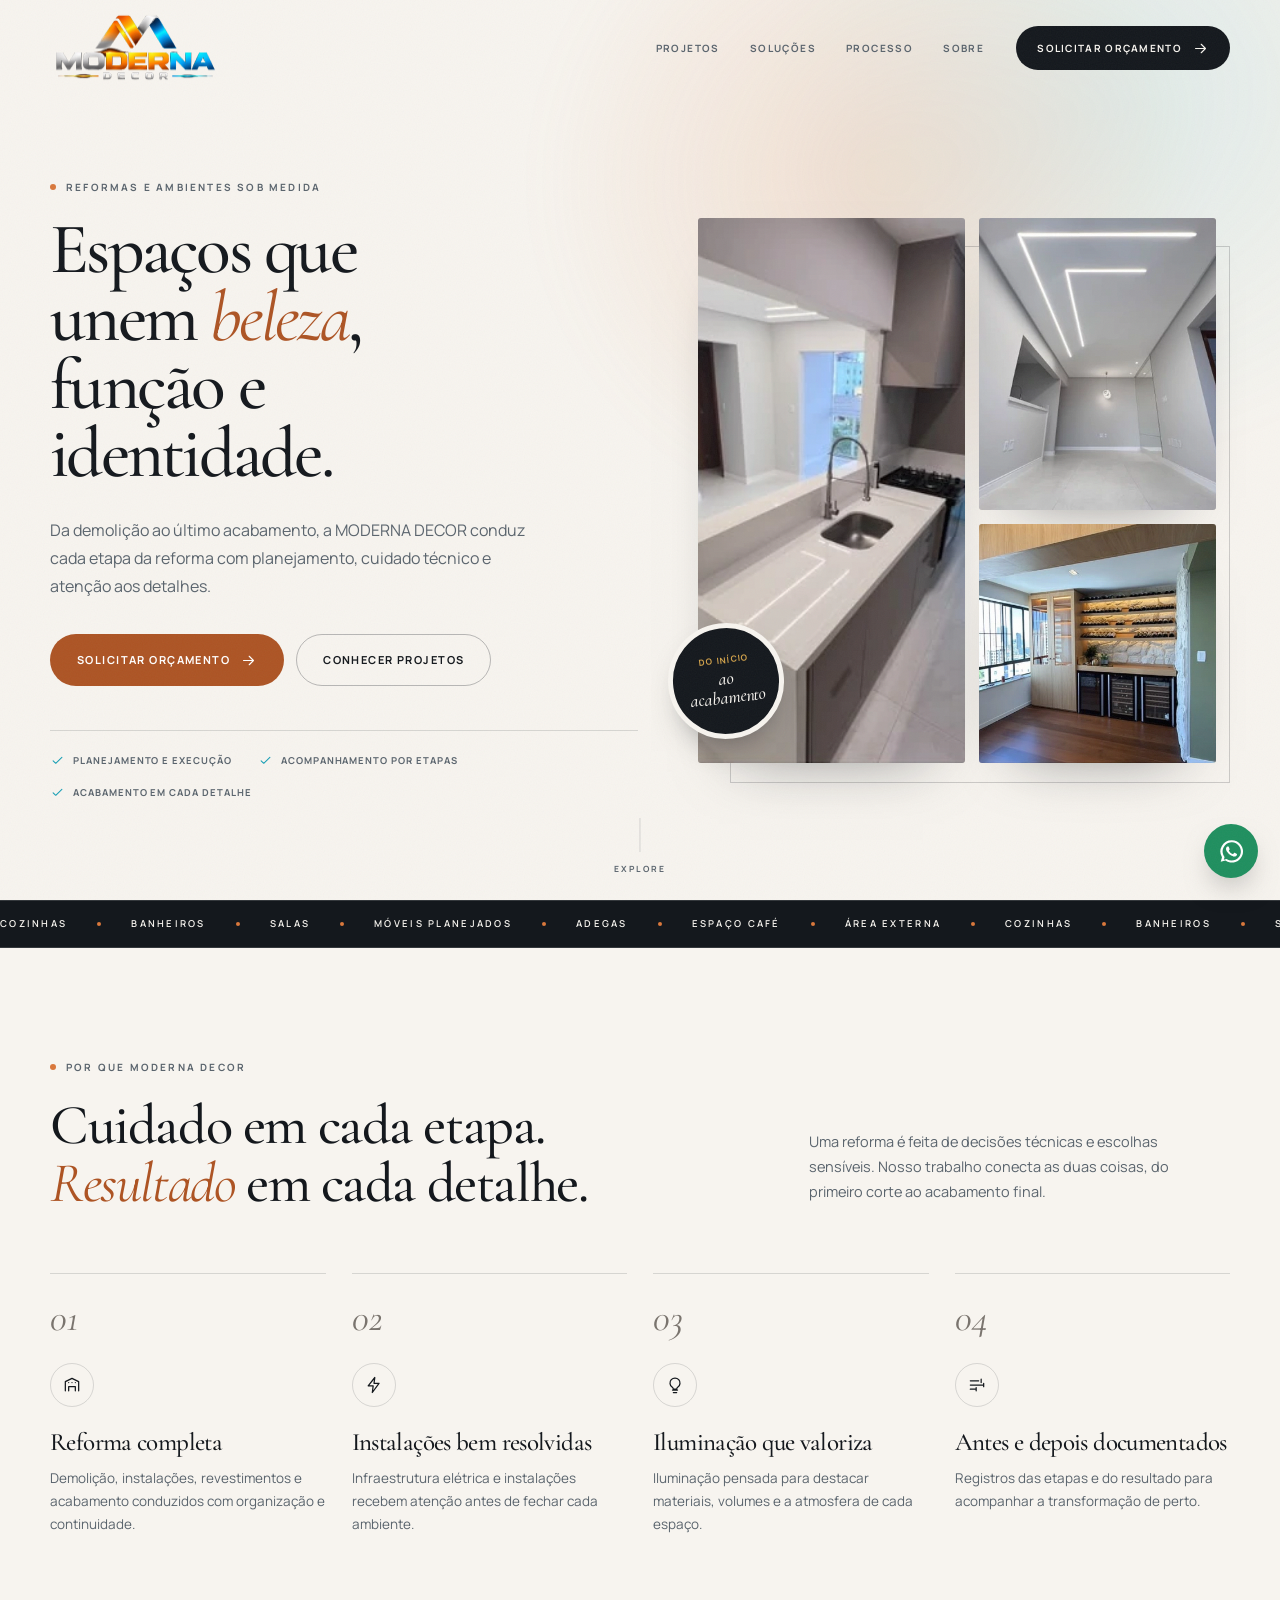
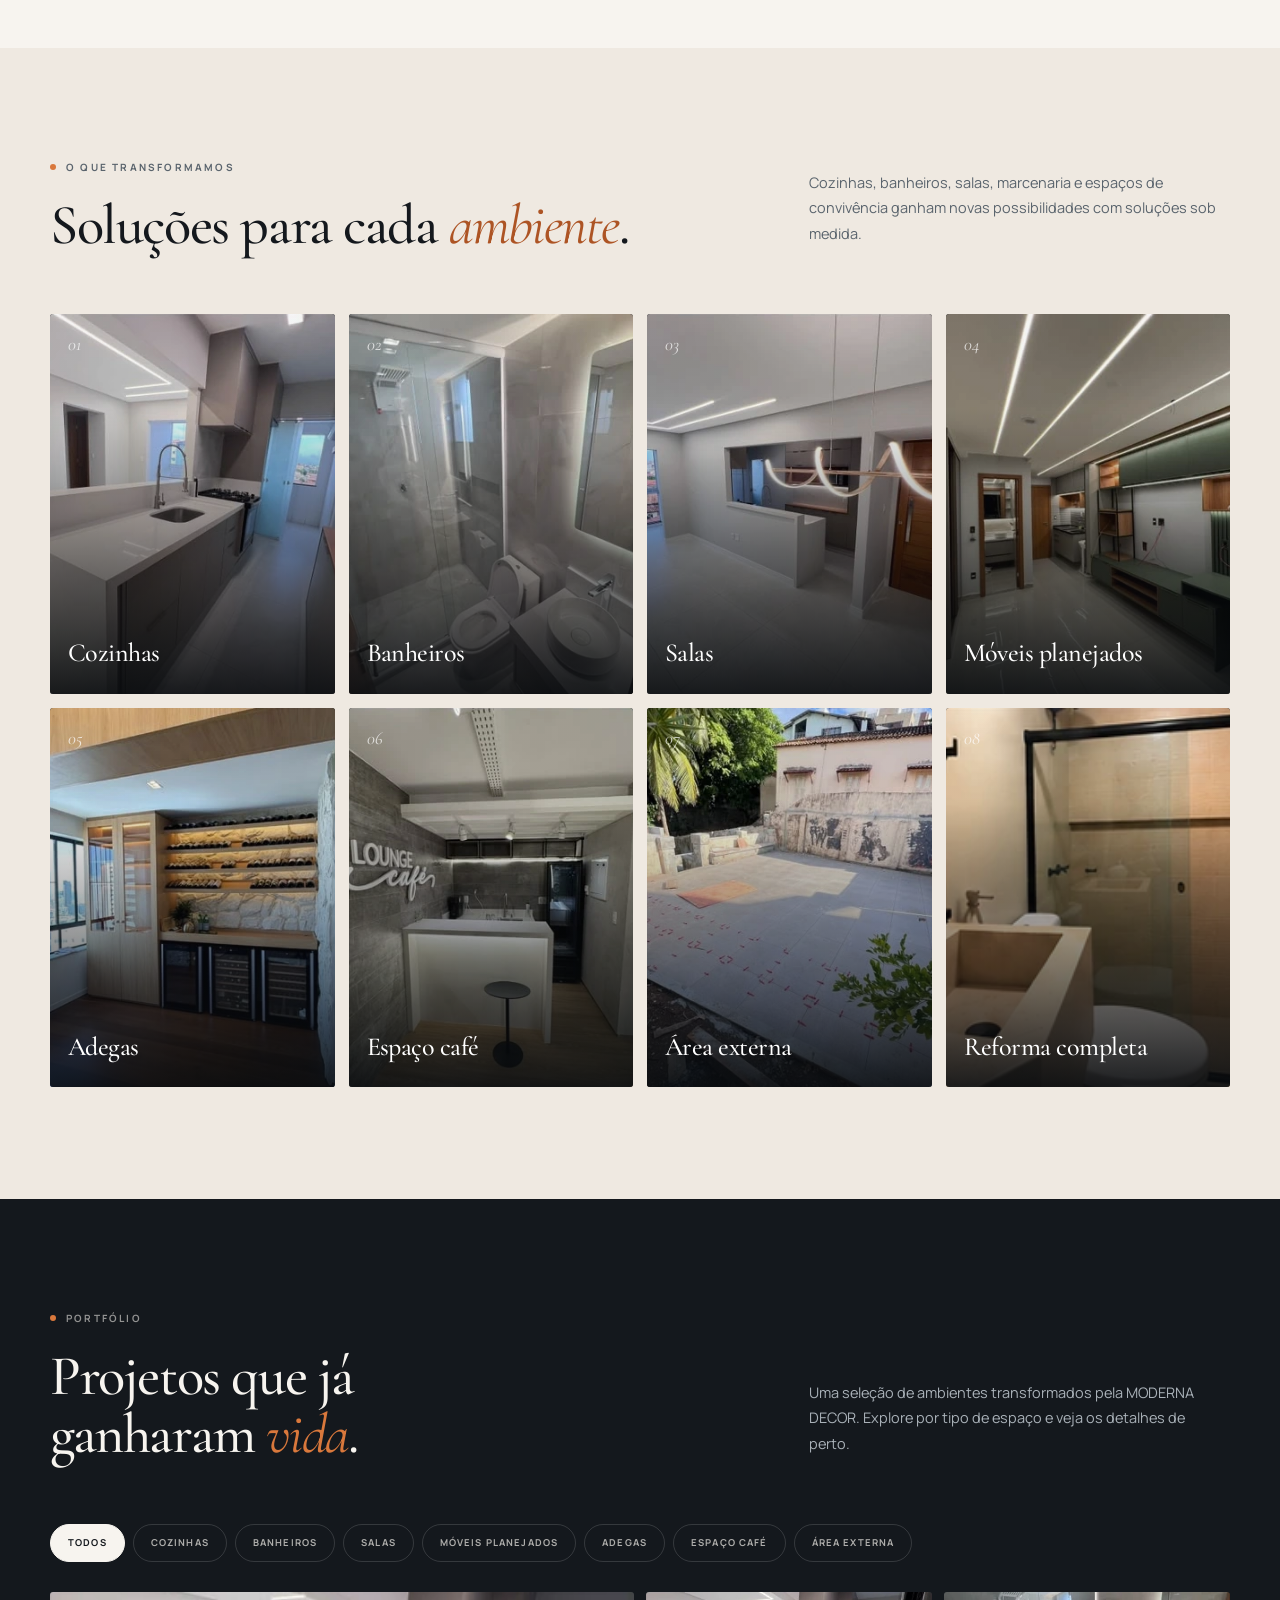
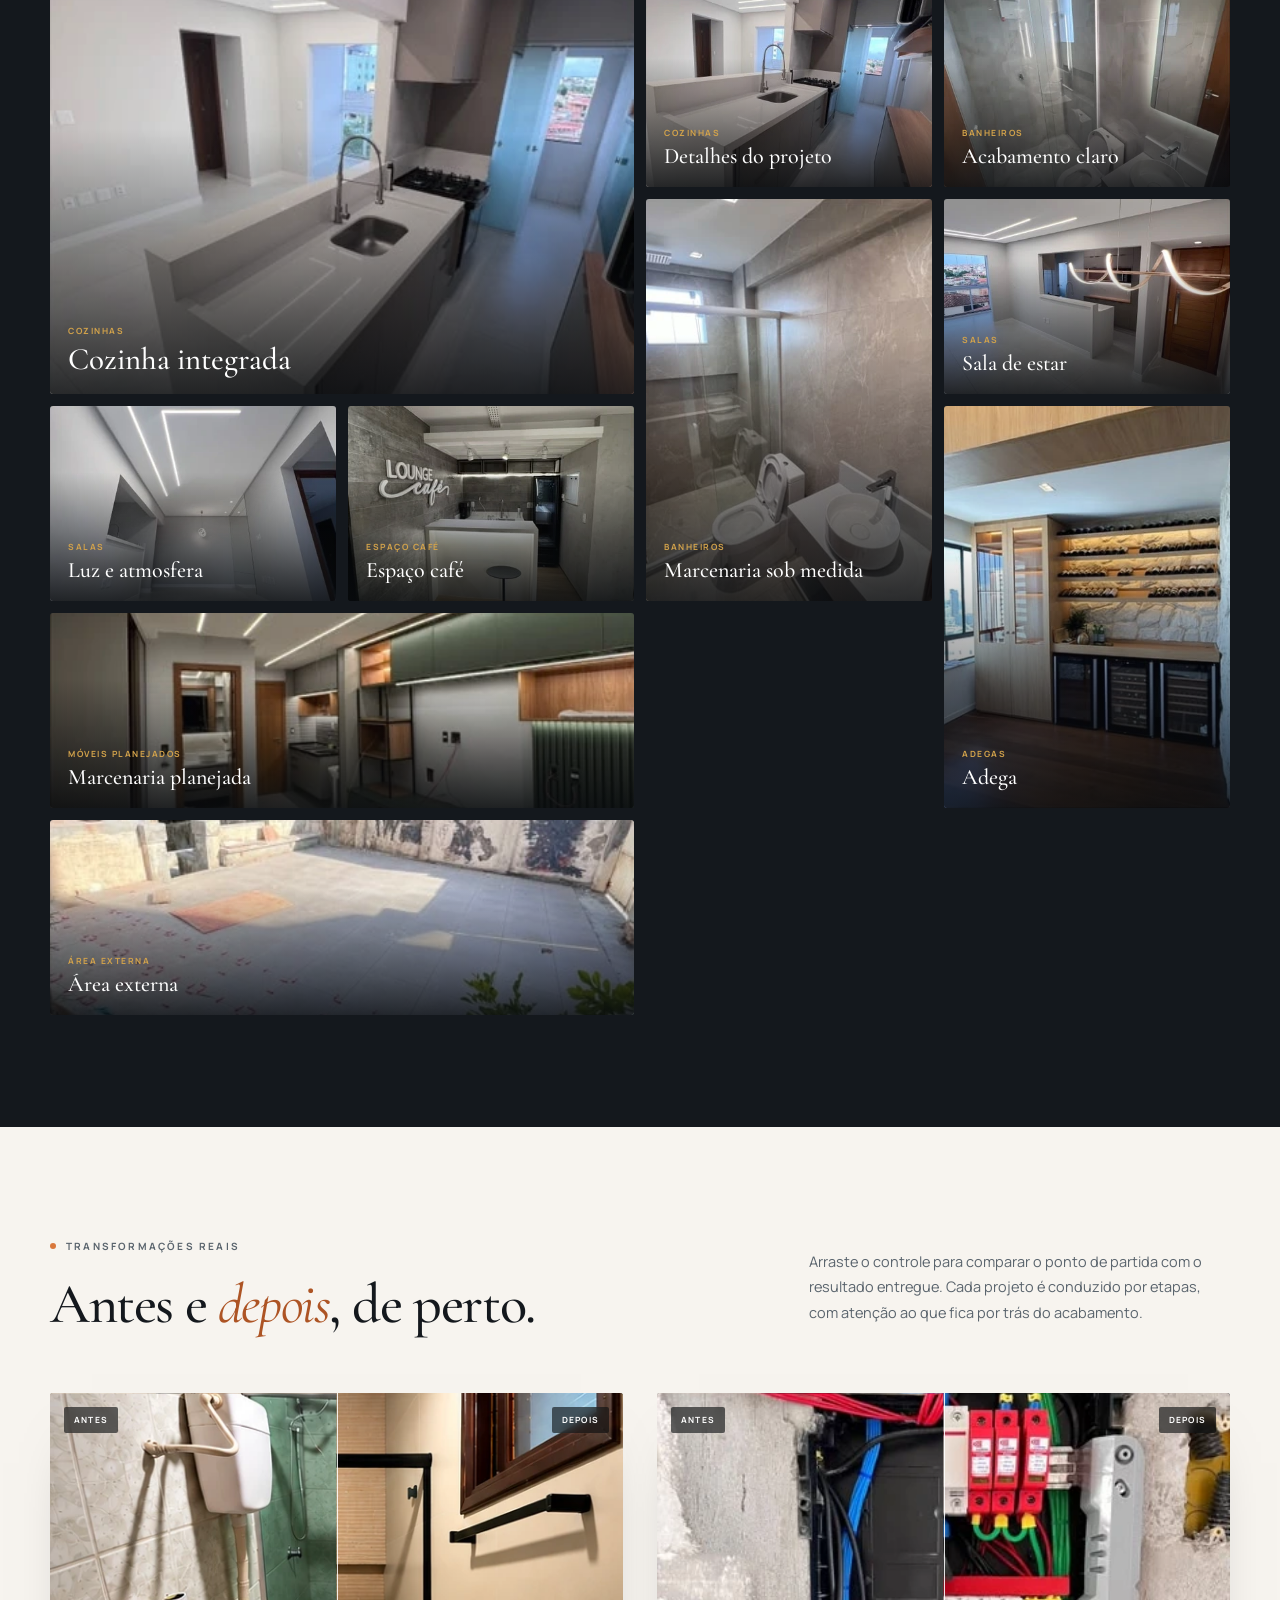
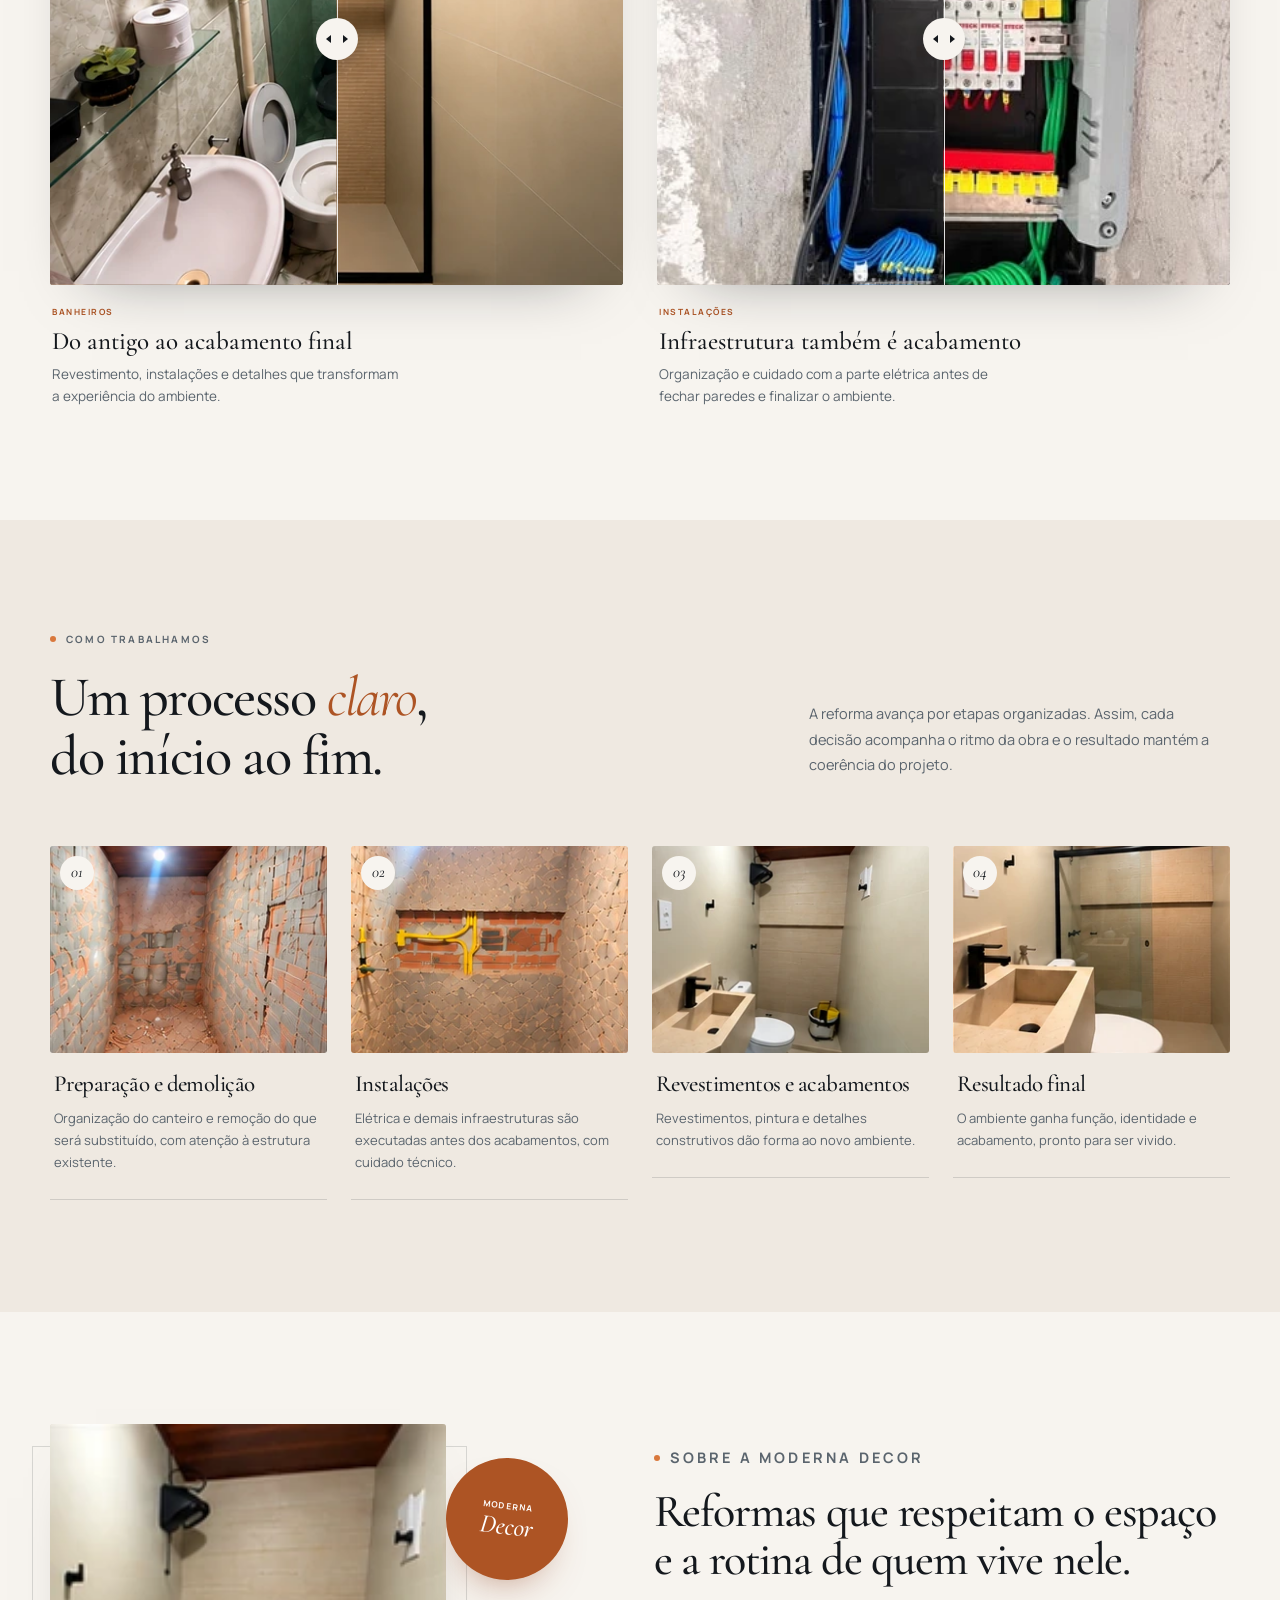
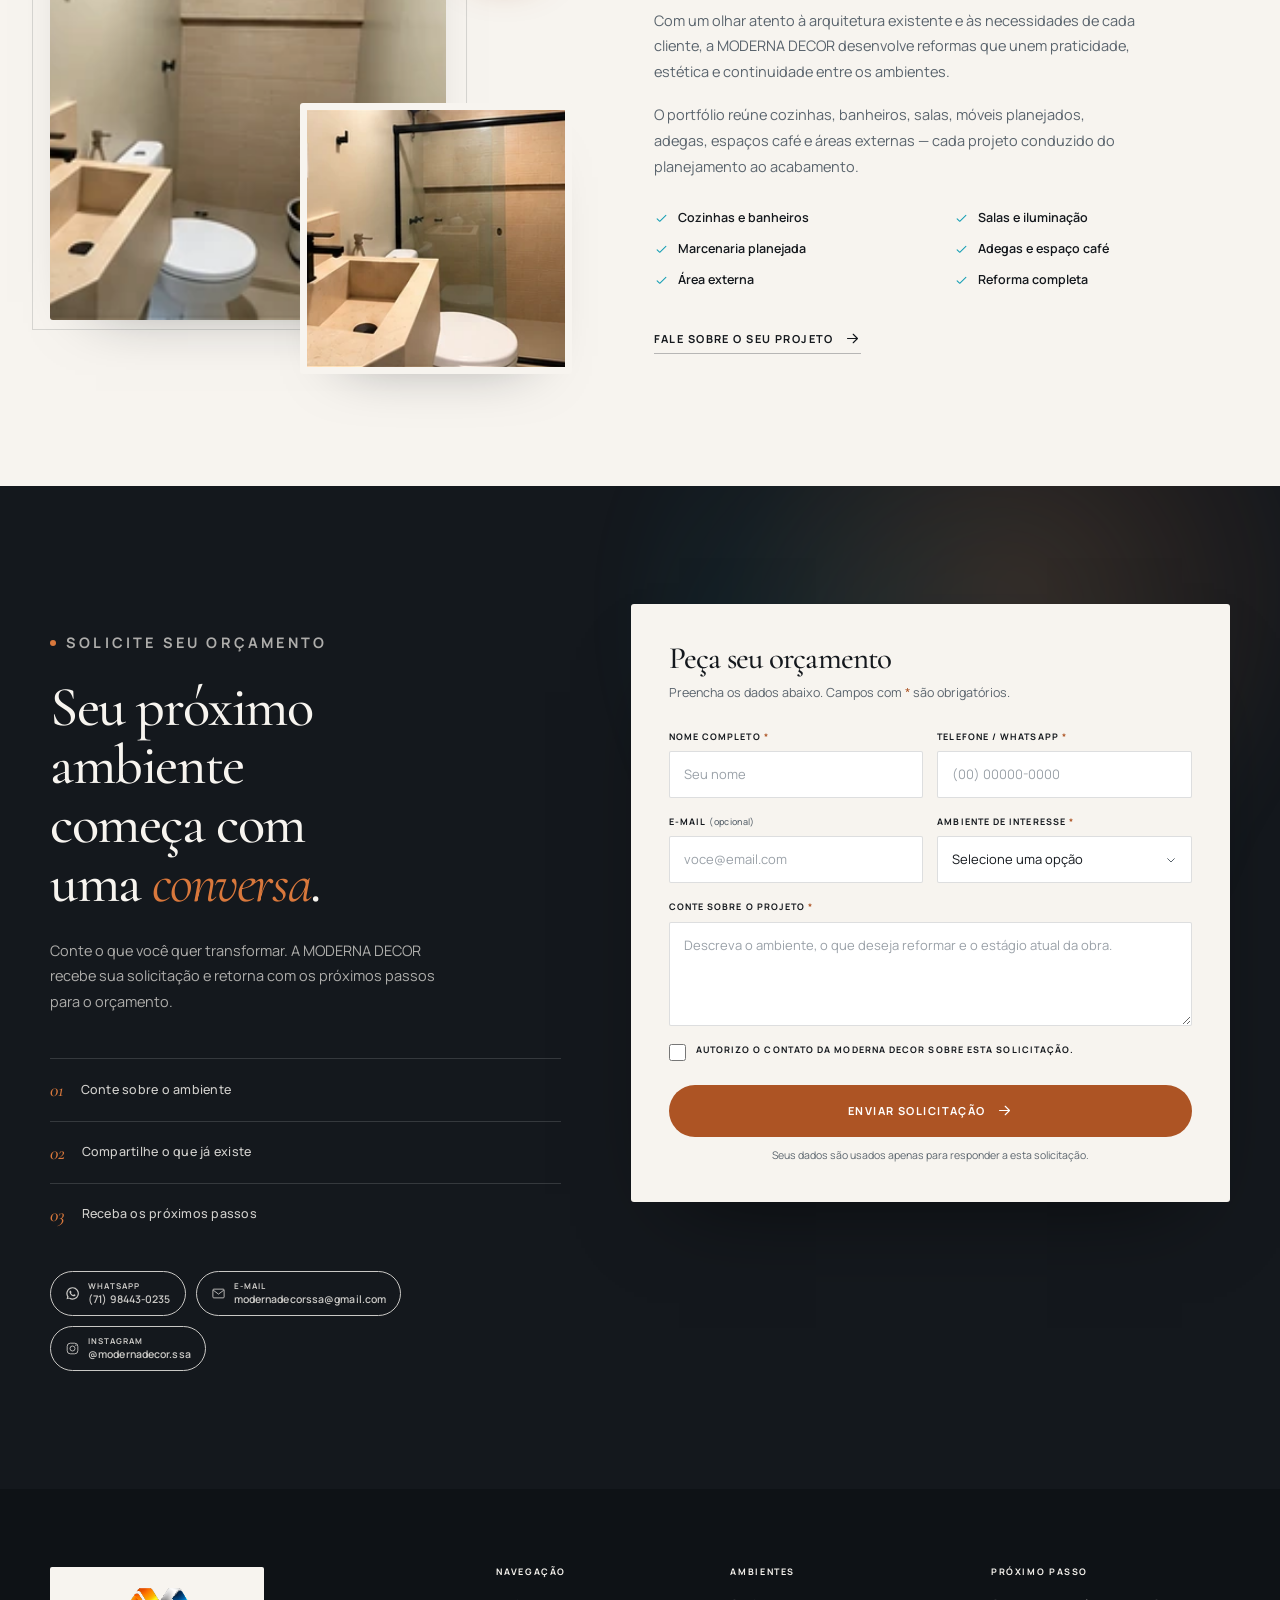
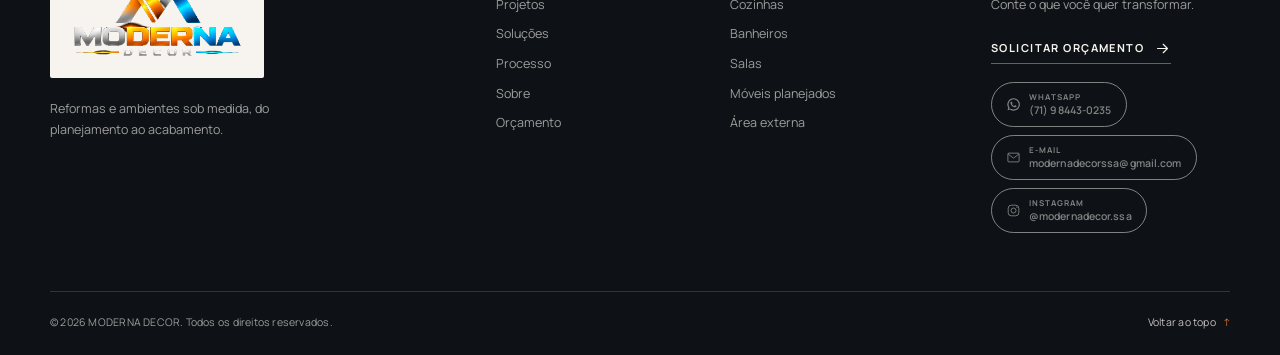
==== index.html @ 0ec61a16 "Site institucional MODERNA DECOR" ====
<!DOCTYPE html>
<html lang="pt-BR">
<head>
  <meta charset="UTF-8">
  <meta name="viewport" content="width=device-width, initial-scale=1.0">
  <title>MODERNA DECOR | Reformas e ambientes sob medida</title>
  <meta name="description" content="Reformas com planejamento, execução e acabamento: cozinhas, banheiros, salas, móveis planejados, adegas, espaço café e área externa. Solicite seu orçamento à MODERNA DECOR.">
  <meta name="theme-color" content="#14181d">
  <meta property="og:type" content="website">
  <meta property="og:locale" content="pt_BR">
  <meta property="og:site_name" content="MODERNA DECOR">
  <meta property="og:title" content="MODERNA DECOR | Reformas e ambientes sob medida">
  <meta property="og:description" content="Da demolição ao último acabamento, transformamos ambientes com planejamento, cuidado técnico e atenção aos detalhes.">
  <meta property="og:image" content="assets/images/marca/og-moderna-decor.jpg">
  <meta property="og:image:type" content="image/jpeg">
  <meta property="og:image:width" content="1200">
  <meta property="og:image:height" content="630">
  <meta property="og:image:alt" content="MODERNA DECOR — reformas e ambientes sob medida">
  <meta name="twitter:card" content="summary_large_image">
  <meta name="twitter:image" content="assets/images/marca/og-moderna-decor.jpg">
  <link rel="icon" href="assets/images/marca/favicon.ico" sizes="any">
  <link rel="icon" type="image/png" sizes="32x32" href="assets/images/marca/favicon-32.png">
  <link rel="apple-touch-icon" href="assets/images/marca/apple-touch-icon.png">
  <link rel="preload" href="assets/fonts/cormorant-garamond-latin.woff2" as="font" type="font/woff2" crossorigin>
  <link rel="preload" href="assets/fonts/cormorant-garamond-italic-latin.woff2" as="font" type="font/woff2" crossorigin>
  <link rel="preload" href="assets/fonts/manrope-latin.woff2" as="font" type="font/woff2" crossorigin>
  <script>document.documentElement.classList.add("js");</script>
  <link rel="stylesheet" href="css/styles.css">
  <script src="js/config.js" defer></script>
  <script src="js/main.js" defer></script>
  <script type="application/ld+json">
  {
    "@context": "https://schema.org",
    "@type": "Organization",
    "name": "MODERNA DECOR",
    "description": "Reformas e ambientes sob medida, com atuação em cozinhas, banheiros, salas, móveis planejados, adegas, espaço café e área externa.",
    "email": "modernadecorssa@gmail.com",
    "telephone": "+55-71-98443-0235",
    "sameAs": [
      "https://www.instagram.com/modernadecor.ssa/"
    ],
    "logo": "assets/images/marca/logo-moderna-decor.png",
    "image": "assets/images/ambientes/cozinha-01.webp"
  }
  </script>
</head>
<body>
  <a class="skip-link" href="#conteudo">Pular para o conteúdo</a>

  <header class="site-header" data-header>
    <div class="container site-header__inner">
      <a class="brand" href="#inicio" aria-label="MODERNA DECOR — página inicial">
        <img src="assets/images/marca/logo-transparente.png" width="680" height="315" alt="MODERNA DECOR">
      </a>

      <nav class="main-nav" aria-label="Navegação principal" data-nav>
        <a href="#projetos">Projetos</a>
        <a href="#solucoes">Soluções</a>
        <a href="#processo">Processo</a>
        <a href="#sobre">Sobre</a>
      </nav>

      <div class="site-header__actions">
        <a class="btn btn--primary btn--small header-cta" href="#contato">
          Solicitar orçamento
          <svg aria-hidden="true" viewBox="0 0 24 24" fill="none"><path d="M5 12h14M13 6l6 6-6 6" stroke="currentColor" stroke-width="1.6" stroke-linecap="round" stroke-linejoin="round"/></svg>
        </a>
        <button class="menu-toggle" type="button" aria-label="Abrir menu" aria-expanded="false" aria-controls="menu-mobile" data-menu-toggle>
          <span></span><span></span>
        </button>
      </div>
    </div>

    <div class="mobile-menu" id="menu-mobile" aria-hidden="true" data-menu inert>
      <div class="mobile-menu__inner">
        <p class="mobile-menu__eyebrow">Navegue pelo site</p>
        <nav class="mobile-menu__nav" aria-label="Navegação móvel">
          <a href="#projetos"><span>01</span>Projetos</a>
          <a href="#solucoes"><span>02</span>Soluções</a>
          <a href="#processo"><span>03</span>Processo</a>
          <a href="#sobre"><span>04</span>Sobre</a>
          <a href="#contato"><span>05</span>Contato</a>
        </nav>
        <a class="btn btn--accent" href="#contato">Solicitar orçamento</a>
        <div class="mobile-menu__channels" data-contact-channels hidden></div>
      </div>
    </div>
  </header>

  <main id="conteudo">
    <section class="hero" id="inicio" aria-labelledby="hero-title">
      <div class="hero__glow" aria-hidden="true"></div>
      <div class="container hero__inner">
        <div class="hero__content" data-reveal>
          <p class="eyebrow"><span class="eyebrow__dot"></span>Reformas e ambientes sob medida</p>
          <h1 id="hero-title">Espaços que unem <em>beleza</em>, função e identidade.</h1>
          <p class="hero__lead">Da demolição ao último acabamento, a MODERNA DECOR conduz cada etapa da reforma com planejamento, cuidado técnico e atenção aos detalhes.</p>

          <div class="hero__actions">
            <a class="btn btn--accent" href="#contato">
              Solicitar orçamento
              <svg aria-hidden="true" viewBox="0 0 24 24" fill="none"><path d="M5 12h14M13 6l6 6-6 6" stroke="currentColor" stroke-width="1.6" stroke-linecap="round" stroke-linejoin="round"/></svg>
            </a>
            <a class="btn btn--ghost" href="#projetos">Conhecer projetos</a>
          </div>

          <ul class="hero__meta" aria-label="Diferenciais do atendimento">
            <li>
              <svg aria-hidden="true" viewBox="0 0 24 24" fill="none"><path d="m5 12.5 4.2 4L19 7" stroke="currentColor" stroke-width="1.7" stroke-linecap="round" stroke-linejoin="round"/></svg>
              Planejamento e execução
            </li>
            <li>
              <svg aria-hidden="true" viewBox="0 0 24 24" fill="none"><path d="m5 12.5 4.2 4L19 7" stroke="currentColor" stroke-width="1.7" stroke-linecap="round" stroke-linejoin="round"/></svg>
              Acompanhamento por etapas
            </li>
            <li>
              <svg aria-hidden="true" viewBox="0 0 24 24" fill="none"><path d="m5 12.5 4.2 4L19 7" stroke="currentColor" stroke-width="1.7" stroke-linecap="round" stroke-linejoin="round"/></svg>
              Acabamento em cada detalhe
            </li>
          </ul>
        </div>

        <div class="hero__visual" role="group" aria-label="Seleção de ambientes reformados pela MODERNA DECOR" data-reveal>
          <figure class="hero__figure hero__figure--main">
            <img src="assets/images/ambientes/cozinha-01.webp" width="424" height="424" alt="Cozinha reformada pela MODERNA DECOR" fetchpriority="high">
          </figure>
          <figure class="hero__figure hero__figure--top">
            <img src="assets/images/ambientes/sala-iluminacao.webp" width="424" height="423" alt="Sala com iluminação valorizada" fetchpriority="high">
          </figure>
          <figure class="hero__figure hero__figure--bottom">
            <img src="assets/images/ambientes/adega.webp" width="424" height="424" alt="Adega planejada" fetchpriority="high">
          </figure>
          <div class="hero__seal" aria-hidden="true">
            <span>Do início</span>
            <strong>ao acabamento</strong>
          </div>
        </div>
      </div>
      <a class="hero__scroll" href="#diferenciais" aria-label="Explore os diferenciais">
        <span></span>
        Explore
      </a>
    </section>

    <div class="marquee" role="group" aria-label="Ambientes atendidos">
      <div class="marquee__track">
        <div class="marquee__group">
          <span>Cozinhas</span><i></i><span>Banheiros</span><i></i><span>Salas</span><i></i><span>Móveis planejados</span><i></i><span>Adegas</span><i></i><span>Espaço café</span><i></i><span>Área externa</span><i></i>
        </div>
        <div class="marquee__group" aria-hidden="true">
          <span>Cozinhas</span><i></i><span>Banheiros</span><i></i><span>Salas</span><i></i><span>Móveis planejados</span><i></i><span>Adegas</span><i></i><span>Espaço café</span><i></i><span>Área externa</span><i></i>
        </div>
      </div>
    </div>

    <section class="section features" id="diferenciais" aria-labelledby="features-title">
      <div class="container">
        <div class="section-heading" data-reveal>
          <div>
            <p class="eyebrow"><span class="eyebrow__dot"></span>Por que MODERNA DECOR</p>
            <h2 id="features-title">Cuidado em cada etapa.<br><em>Resultado</em> em cada detalhe.</h2>
          </div>
          <p class="section-heading__text">Uma reforma é feita de decisões técnicas e escolhas sensíveis. Nosso trabalho conecta as duas coisas, do primeiro corte ao acabamento final.</p>
        </div>

        <div class="features__grid">
          <article class="feature-card" data-reveal>
            <span class="feature-card__number">01</span>
            <span class="feature-card__icon" aria-hidden="true">
              <svg viewBox="0 0 24 24" fill="none"><path d="M4 19V8l8-4 8 4v11M8 19v-5h8v5M8 9h.01M12 9h.01M16 9h.01" stroke="currentColor" stroke-width="1.5" stroke-linecap="round" stroke-linejoin="round"/></svg>
            </span>
            <h3>Reforma completa</h3>
            <p>Demolição, instalações, revestimentos e acabamento conduzidos com organização e continuidade.</p>
          </article>
          <article class="feature-card" data-reveal>
            <span class="feature-card__number">02</span>
            <span class="feature-card__icon" aria-hidden="true">
              <svg viewBox="0 0 24 24" fill="none"><path d="M13 3 5 13h6l-1 8 8-11h-6l1-7Z" stroke="currentColor" stroke-width="1.5" stroke-linecap="round" stroke-linejoin="round"/></svg>
            </span>
            <h3>Instalações bem resolvidas</h3>
            <p>Infraestrutura elétrica e instalações recebem atenção antes de fechar cada ambiente.</p>
          </article>
          <article class="feature-card" data-reveal>
            <span class="feature-card__number">03</span>
            <span class="feature-card__icon" aria-hidden="true">
              <svg viewBox="0 0 24 24" fill="none"><path d="M9 18h6M10 21h4M8.5 14.5A6 6 0 1 1 15.5 14.5c-.9.7-1.5 1.5-1.5 2.5h-4c0-1-.6-1.8-1.5-2.5Z" stroke="currentColor" stroke-width="1.5" stroke-linecap="round" stroke-linejoin="round"/></svg>
            </span>
            <h3>Iluminação que valoriza</h3>
            <p>Iluminação pensada para destacar materiais, volumes e a atmosfera de cada espaço.</p>
          </article>
          <article class="feature-card" data-reveal>
            <span class="feature-card__number">04</span>
            <span class="feature-card__icon" aria-hidden="true">
              <svg viewBox="0 0 24 24" fill="none"><path d="M4 7h10M4 12h16M4 17h7M17 5v4M20 10v4M11 15v4" stroke="currentColor" stroke-width="1.5" stroke-linecap="round" stroke-linejoin="round"/></svg>
            </span>
            <h3>Antes e depois documentados</h3>
            <p>Registros das etapas e do resultado para acompanhar a transformação de perto.</p>
          </article>
        </div>
      </div>
    </section>

    <section class="section solutions" id="solucoes" aria-labelledby="solutions-title">
      <div class="container">
        <div class="section-heading" data-reveal>
          <div>
            <p class="eyebrow"><span class="eyebrow__dot"></span>O que transformamos</p>
            <h2 id="solutions-title">Soluções para cada <em>ambiente</em>.</h2>
          </div>
          <p class="section-heading__text">Cozinhas, banheiros, salas, marcenaria e espaços de convivência ganham novas possibilidades com soluções sob medida.</p>
        </div>

        <div class="solutions__grid">
          <a class="solution-card" href="#projetos" data-filter-link="cozinhas" data-reveal>
            <img src="assets/images/ambientes/cozinha-02.webp" width="424" height="422" alt="Cozinha reformada" loading="lazy">
            <span class="solution-card__index">01</span>
            <span class="solution-card__content">
              <strong>Cozinhas</strong>
              <span>Funcionalidade, materiais e acabamentos para a rotina.</span>
            </span>
            <span class="solution-card__arrow" aria-hidden="true">
              <svg viewBox="0 0 24 24" fill="none"><path d="M5 12h14M13 6l6 6-6 6" stroke="currentColor" stroke-width="1.6" stroke-linecap="round" stroke-linejoin="round"/></svg>
            </span>
          </a>

          <a class="solution-card" href="#projetos" data-filter-link="banheiros" data-reveal>
            <img src="assets/images/ambientes/banheiro-01.webp" width="424" height="424" alt="Banheiro reformado" loading="lazy">
            <span class="solution-card__index">02</span>
            <span class="solution-card__content">
              <strong>Banheiros</strong>
              <span>Conforto e sofisticação do revestimento à iluminação.</span>
            </span>
            <span class="solution-card__arrow" aria-hidden="true">
              <svg viewBox="0 0 24 24" fill="none"><path d="M5 12h14M13 6l6 6-6 6" stroke="currentColor" stroke-width="1.6" stroke-linecap="round" stroke-linejoin="round"/></svg>
            </span>
          </a>

          <a class="solution-card" href="#projetos" data-filter-link="salas" data-reveal>
            <img src="assets/images/ambientes/sala-01.webp" width="424" height="422" alt="Sala de estar reformada" loading="lazy">
            <span class="solution-card__index">03</span>
            <span class="solution-card__content">
              <strong>Salas</strong>
              <span>Ambientes integrados, acolhedores e com luz bem resolvida.</span>
            </span>
            <span class="solution-card__arrow" aria-hidden="true">
              <svg viewBox="0 0 24 24" fill="none"><path d="M5 12h14M13 6l6 6-6 6" stroke="currentColor" stroke-width="1.6" stroke-linecap="round" stroke-linejoin="round"/></svg>
            </span>
          </a>

          <a class="solution-card" href="#projetos" data-filter-link="moveis" data-reveal>
            <img src="assets/images/ambientes/moveis-planejados.webp" width="424" height="424" alt="Móveis planejados" loading="lazy">
            <span class="solution-card__index">04</span>
            <span class="solution-card__content">
              <strong>Móveis planejados</strong>
              <span>Soluções sob medida para aproveitar cada espaço.</span>
            </span>
            <span class="solution-card__arrow" aria-hidden="true">
              <svg viewBox="0 0 24 24" fill="none"><path d="M5 12h14M13 6l6 6-6 6" stroke="currentColor" stroke-width="1.6" stroke-linecap="round" stroke-linejoin="round"/></svg>
            </span>
          </a>

          <a class="solution-card" href="#projetos" data-filter-link="adegas" data-reveal>
            <img src="assets/images/ambientes/adega.webp" width="424" height="424" alt="Adega planejada" loading="lazy">
            <span class="solution-card__index">05</span>
            <span class="solution-card__content">
              <strong>Adegas</strong>
              <span>Armazenamento e convivência com personalidade.</span>
            </span>
            <span class="solution-card__arrow" aria-hidden="true">
              <svg viewBox="0 0 24 24" fill="none"><path d="M5 12h14M13 6l6 6-6 6" stroke="currentColor" stroke-width="1.6" stroke-linecap="round" stroke-linejoin="round"/></svg>
            </span>
          </a>

          <a class="solution-card" href="#projetos" data-filter-link="cafe" data-reveal>
            <img src="assets/images/ambientes/espaco-cafe.webp" width="424" height="422" alt="Espaço café reformado" loading="lazy">
            <span class="solution-card__index">06</span>
            <span class="solution-card__content">
              <strong>Espaço café</strong>
              <span>Cantinhos de pausa com conforto e identidade.</span>
            </span>
            <span class="solution-card__arrow" aria-hidden="true">
              <svg viewBox="0 0 24 24" fill="none"><path d="M5 12h14M13 6l6 6-6 6" stroke="currentColor" stroke-width="1.6" stroke-linecap="round" stroke-linejoin="round"/></svg>
            </span>
          </a>

          <a class="solution-card" href="#projetos" data-filter-link="externa" data-reveal>
            <img src="assets/images/ambientes/area-externa.webp" width="424" height="423" alt="Área externa reformada" loading="lazy">
            <span class="solution-card__index">07</span>
            <span class="solution-card__content">
              <strong>Área externa</strong>
              <span>Uma extensão da casa para viver e receber.</span>
            </span>
            <span class="solution-card__arrow" aria-hidden="true">
              <svg viewBox="0 0 24 24" fill="none"><path d="M5 12h14M13 6l6 6-6 6" stroke="currentColor" stroke-width="1.6" stroke-linecap="round" stroke-linejoin="round"/></svg>
            </span>
          </a>

          <a class="solution-card" href="#projetos" data-filter-link="todos" data-reveal>
            <img src="assets/images/projetos/reforma-resultado.webp" width="287" height="233" alt="Resultado de reforma completa" loading="lazy">
            <span class="solution-card__index">08</span>
            <span class="solution-card__content">
              <strong>Reforma completa</strong>
              <span>Do primeiro corte ao resultado final, com acompanhamento por etapas.</span>
            </span>
            <span class="solution-card__arrow" aria-hidden="true">
              <svg viewBox="0 0 24 24" fill="none"><path d="M5 12h14M13 6l6 6-6 6" stroke="currentColor" stroke-width="1.6" stroke-linecap="round" stroke-linejoin="round"/></svg>
            </span>
          </a>
        </div>
      </div>
    </section>

    <section class="section projects" id="projetos" aria-labelledby="projects-title">
      <div class="container">
        <div class="section-heading section-heading--light" data-reveal>
          <div>
            <p class="eyebrow"><span class="eyebrow__dot"></span>Portfólio</p>
            <h2 id="projects-title">Projetos que já<br>ganharam <em>vida</em>.</h2>
          </div>
          <p class="section-heading__text">Uma seleção de ambientes transformados pela MODERNA DECOR. Explore por tipo de espaço e veja os detalhes de perto.</p>
        </div>

        <div class="filters" role="group" aria-label="Filtrar projetos por ambiente" data-filters>
          <button class="filter is-active" type="button" data-filter="todos" aria-pressed="true">Todos</button>
          <button class="filter" type="button" data-filter="cozinhas" aria-pressed="false">Cozinhas</button>
          <button class="filter" type="button" data-filter="banheiros" aria-pressed="false">Banheiros</button>
          <button class="filter" type="button" data-filter="salas" aria-pressed="false">Salas</button>
          <button class="filter" type="button" data-filter="moveis" aria-pressed="false">Móveis planejados</button>
          <button class="filter" type="button" data-filter="adegas" aria-pressed="false">Adegas</button>
          <button class="filter" type="button" data-filter="cafe" aria-pressed="false">Espaço café</button>
          <button class="filter" type="button" data-filter="externa" aria-pressed="false">Área externa</button>
        </div>
        <p class="visually-hidden" role="status" aria-live="polite" data-filter-status>10 projetos exibidos</p>

        <div class="gallery" data-gallery>
          <button class="gallery__item gallery__item--featured" type="button" data-category="cozinhas" data-full="assets/images/ambientes/cozinha-01.webp" data-title="Cozinha integrada" data-category-label="Cozinhas" aria-haspopup="dialog">
            <img src="assets/images/ambientes/cozinha-01.webp" width="424" height="424" alt="Cozinha integrada reformada" loading="lazy">
            <span class="gallery__overlay">
              <span class="gallery__category">Cozinhas</span>
              <strong class="gallery__title">Cozinha integrada</strong>
              <span class="gallery__zoom" aria-hidden="true">
                <svg viewBox="0 0 24 24" fill="none"><circle cx="11" cy="11" r="6" stroke="currentColor" stroke-width="1.5"/><path d="m16 16 4 4M11 8v6M8 11h6" stroke="currentColor" stroke-width="1.5" stroke-linecap="round"/></svg>
              </span>
            </span>
          </button>

          <button class="gallery__item" type="button" data-category="cozinhas" data-full="assets/images/ambientes/cozinha-02.webp" data-title="Cozinha: detalhes do projeto" data-category-label="Cozinhas" aria-haspopup="dialog">
            <img src="assets/images/ambientes/cozinha-02.webp" width="424" height="422" alt="Detalhes de cozinha planejada" loading="lazy">
            <span class="gallery__overlay">
              <span class="gallery__category">Cozinhas</span>
              <strong class="gallery__title">Detalhes do projeto</strong>
            </span>
          </button>

          <button class="gallery__item" type="button" data-category="banheiros" data-full="assets/images/ambientes/banheiro-01.webp" data-title="Banheiro com acabamento claro" data-category-label="Banheiros" aria-haspopup="dialog">
            <img src="assets/images/ambientes/banheiro-01.webp" width="424" height="424" alt="Banheiro reformado com acabamento claro" loading="lazy">
            <span class="gallery__overlay">
              <span class="gallery__category">Banheiros</span>
              <strong class="gallery__title">Acabamento claro</strong>
            </span>
          </button>

          <button class="gallery__item gallery__item--tall" type="button" data-category="banheiros" data-full="assets/images/ambientes/banheiro-02.webp" data-title="Banheiro e marcenaria sob medida" data-category-label="Banheiros" aria-haspopup="dialog">
            <img src="assets/images/ambientes/banheiro-02.webp" width="424" height="423" alt="Banheiro com marcenaria planejada" loading="lazy">
            <span class="gallery__overlay">
              <span class="gallery__category">Banheiros</span>
              <strong class="gallery__title">Marcenaria sob medida</strong>
            </span>
          </button>

          <button class="gallery__item" type="button" data-category="salas" data-full="assets/images/ambientes/sala-01.webp" data-title="Sala de estar" data-category-label="Salas" aria-haspopup="dialog">
            <img src="assets/images/ambientes/sala-01.webp" width="424" height="422" alt="Sala de estar reformada" loading="lazy">
            <span class="gallery__overlay">
              <span class="gallery__category">Salas</span>
              <strong class="gallery__title">Sala de estar</strong>
            </span>
          </button>

          <button class="gallery__item" type="button" data-category="salas" data-full="assets/images/ambientes/sala-iluminacao.webp" data-title="Luz e atmosfera" data-category-label="Salas" aria-haspopup="dialog">
            <img src="assets/images/ambientes/sala-iluminacao.webp" width="424" height="423" alt="Sala com iluminação valorizada" loading="lazy">
            <span class="gallery__overlay">
              <span class="gallery__category">Salas</span>
              <strong class="gallery__title">Luz e atmosfera</strong>
            </span>
          </button>

          <button class="gallery__item gallery__item--wide" type="button" data-category="moveis" data-full="assets/images/ambientes/moveis-planejados.webp" data-title="Marcenaria planejada" data-category-label="Móveis planejados" aria-haspopup="dialog">
            <img src="assets/images/ambientes/moveis-planejados.webp" width="424" height="424" alt="Móveis planejados em ambiente integrado" loading="lazy">
            <span class="gallery__overlay">
              <span class="gallery__category">Móveis planejados</span>
              <strong class="gallery__title">Marcenaria planejada</strong>
            </span>
          </button>

          <button class="gallery__item gallery__item--tall" type="button" data-category="adegas" data-full="assets/images/ambientes/adega.webp" data-title="Adega" data-category-label="Adegas" aria-haspopup="dialog">
            <img src="assets/images/ambientes/adega.webp" width="424" height="424" alt="Adega planejada" loading="lazy">
            <span class="gallery__overlay">
              <span class="gallery__category">Adegas</span>
              <strong class="gallery__title">Adega</strong>
            </span>
          </button>

          <button class="gallery__item" type="button" data-category="cafe" data-full="assets/images/ambientes/espaco-cafe.webp" data-title="Espaço café" data-category-label="Espaço café" aria-haspopup="dialog">
            <img src="assets/images/ambientes/espaco-cafe.webp" width="424" height="422" alt="Espaço café reformado" loading="lazy">
            <span class="gallery__overlay">
              <span class="gallery__category">Espaço café</span>
              <strong class="gallery__title">Espaço café</strong>
            </span>
          </button>

          <button class="gallery__item gallery__item--wide" type="button" data-category="externa" data-full="assets/images/ambientes/area-externa.webp" data-title="Área externa" data-category-label="Área externa" aria-haspopup="dialog">
            <img src="assets/images/ambientes/area-externa.webp" width="424" height="423" alt="Área externa reformada" loading="lazy">
            <span class="gallery__overlay">
              <span class="gallery__category">Área externa</span>
              <strong class="gallery__title">Área externa</strong>
            </span>
          </button>
        </div>
      </div>
    </section>

    <section class="section before-after" id="antes-depois" aria-labelledby="before-after-title">
      <div class="container">
        <div class="section-heading" data-reveal>
          <div>
            <p class="eyebrow"><span class="eyebrow__dot"></span>Transformações reais</p>
            <h2 id="before-after-title">Antes e <em>depois</em>, de perto.</h2>
          </div>
          <p class="section-heading__text">Arraste o controle para comparar o ponto de partida com o resultado entregue. Cada projeto é conduzido por etapas, com atenção ao que fica por trás do acabamento.</p>
        </div>

        <div class="comparisons">
          <figure class="comparison" data-reveal>
            <div class="compare" data-compare style="--pos: 50%">
              <img class="compare__img" src="assets/images/antes-depois/banheiro-depois.webp" width="598" height="513" alt="Banheiro depois da reforma" loading="lazy">
              <div class="compare__before" aria-hidden="true">
                <img src="assets/images/antes-depois/banheiro-antes.webp" width="552" height="513" alt="" loading="lazy">
              </div>
              <span class="compare__label compare__label--before">Antes</span>
              <span class="compare__label compare__label--after">Depois</span>
              <span class="compare__line" aria-hidden="true"><span class="compare__handle"></span></span>
              <input class="compare__range" type="range" min="0" max="100" value="50" step="1" aria-label="Comparar banheiro antes e depois da reforma" data-compare-range>
            </div>
            <figcaption class="comparison__caption">
              <span class="comparison__tag">Banheiros</span>
              <strong>Do antigo ao acabamento final</strong>
              <p>Revestimento, instalações e detalhes que transformam a experiência do ambiente.</p>
            </figcaption>
          </figure>

          <figure class="comparison" data-reveal>
            <div class="compare" data-compare style="--pos: 50%">
              <img class="compare__img" src="assets/images/antes-depois/quadro-eletrico-depois.webp" width="424" height="423" alt="Quadro elétrico depois da reforma" loading="lazy">
              <div class="compare__before" aria-hidden="true">
                <img src="assets/images/antes-depois/quadro-eletrico-antes.webp" width="424" height="422" alt="" loading="lazy">
              </div>
              <span class="compare__label compare__label--before">Antes</span>
              <span class="compare__label compare__label--after">Depois</span>
              <span class="compare__line" aria-hidden="true"><span class="compare__handle"></span></span>
              <input class="compare__range" type="range" min="0" max="100" value="50" step="1" aria-label="Comparar quadro elétrico antes e depois da reforma" data-compare-range>
            </div>
            <figcaption class="comparison__caption">
              <span class="comparison__tag">Instalações</span>
              <strong>Infraestrutura também é acabamento</strong>
              <p>Organização e cuidado com a parte elétrica antes de fechar paredes e finalizar o ambiente.</p>
            </figcaption>
          </figure>
        </div>
      </div>
    </section>

    <section class="section process" id="processo" aria-labelledby="process-title">
      <div class="container">
        <div class="section-heading" data-reveal>
          <div>
            <p class="eyebrow"><span class="eyebrow__dot"></span>Como trabalhamos</p>
            <h2 id="process-title">Um processo <em>claro</em>,<br>do início ao fim.</h2>
          </div>
          <p class="section-heading__text">A reforma avança por etapas organizadas. Assim, cada decisão acompanha o ritmo da obra e o resultado mantém a coerência do projeto.</p>
        </div>

        <ol class="process__list">
          <li class="process-step" data-reveal>
            <div class="process-step__image">
              <img src="assets/images/etapas/etapa-demolicao.webp" width="286" height="233" alt="Etapa de demolição da reforma" loading="lazy">
              <span class="process-step__number">01</span>
            </div>
            <div class="process-step__content">
              <h3>Preparação e demolição</h3>
              <p>Organização do canteiro e remoção do que será substituído, com atenção à estrutura existente.</p>
            </div>
          </li>

          <li class="process-step" data-reveal>
            <div class="process-step__image">
              <img src="assets/images/etapas/etapa-instalacoes.webp" width="284" height="233" alt="Etapa de instalações da reforma" loading="lazy">
              <span class="process-step__number">02</span>
            </div>
            <div class="process-step__content">
              <h3>Instalações</h3>
              <p>Elétrica e demais infraestruturas são executadas antes dos acabamentos, com cuidado técnico.</p>
            </div>
          </li>

          <li class="process-step" data-reveal>
            <div class="process-step__image">
              <img src="assets/images/etapas/etapa-revestimento.webp" width="281" height="233" alt="Etapa de revestimento da reforma" loading="lazy">
              <span class="process-step__number">03</span>
            </div>
            <div class="process-step__content">
              <h3>Revestimentos e acabamentos</h3>
              <p>Revestimentos, pintura e detalhes construtivos dão forma ao novo ambiente.</p>
            </div>
          </li>

          <li class="process-step" data-reveal>
            <div class="process-step__image">
              <img src="assets/images/etapas/etapa-resultado.webp" width="287" height="233" alt="Resultado final da reforma" loading="lazy">
              <span class="process-step__number">04</span>
            </div>
            <div class="process-step__content">
              <h3>Resultado final</h3>
              <p>O ambiente ganha função, identidade e acabamento, pronto para ser vivido.</p>
            </div>
          </li>
        </ol>
      </div>
    </section>

    <section class="section about" id="sobre" aria-labelledby="about-title">
      <div class="container about__inner">
        <div class="about__visual" data-reveal>
          <figure class="about__figure about__figure--large">
            <img src="assets/images/etapas/etapa-revestimento.webp" width="281" height="233" alt="Detalhe de revestimento em obra da MODERNA DECOR" loading="lazy">
          </figure>
          <figure class="about__figure about__figure--small">
            <img src="assets/images/projetos/reforma-resultado.webp" width="287" height="233" alt="Ambiente finalizado após reforma" loading="lazy">
          </figure>
          <span class="about__stamp" aria-hidden="true">
            <span>Moderna</span>
            <strong>Decor</strong>
          </span>
        </div>

        <div class="about__content" data-reveal>
          <p class="eyebrow"><span class="eyebrow__dot"></span>Sobre a MODERNA DECOR</p>
          <h2 id="about-title">Reformas que respeitam o espaço e a rotina de quem vive nele.</h2>
          <p>Com um olhar atento à arquitetura existente e às necessidades de cada cliente, a MODERNA DECOR desenvolve reformas que unem praticidade, estética e continuidade entre os ambientes.</p>
          <p>O portfólio reúne cozinhas, banheiros, salas, móveis planejados, adegas, espaços café e áreas externas — cada projeto conduzido do planejamento ao acabamento.</p>

          <ul class="about__list">
            <li>
              <svg aria-hidden="true" viewBox="0 0 24 24" fill="none"><path d="m5 12.5 4.2 4L19 7" stroke="currentColor" stroke-width="1.7" stroke-linecap="round" stroke-linejoin="round"/></svg>
              Cozinhas e banheiros
            </li>
            <li>
              <svg aria-hidden="true" viewBox="0 0 24 24" fill="none"><path d="m5 12.5 4.2 4L19 7" stroke="currentColor" stroke-width="1.7" stroke-linecap="round" stroke-linejoin="round"/></svg>
              Salas e iluminação
            </li>
            <li>
              <svg aria-hidden="true" viewBox="0 0 24 24" fill="none"><path d="m5 12.5 4.2 4L19 7" stroke="currentColor" stroke-width="1.7" stroke-linecap="round" stroke-linejoin="round"/></svg>
              Marcenaria planejada
            </li>
            <li>
              <svg aria-hidden="true" viewBox="0 0 24 24" fill="none"><path d="m5 12.5 4.2 4L19 7" stroke="currentColor" stroke-width="1.7" stroke-linecap="round" stroke-linejoin="round"/></svg>
              Adegas e espaço café
            </li>
            <li>
              <svg aria-hidden="true" viewBox="0 0 24 24" fill="none"><path d="m5 12.5 4.2 4L19 7" stroke="currentColor" stroke-width="1.7" stroke-linecap="round" stroke-linejoin="round"/></svg>
              Área externa
            </li>
            <li>
              <svg aria-hidden="true" viewBox="0 0 24 24" fill="none"><path d="m5 12.5 4.2 4L19 7" stroke="currentColor" stroke-width="1.7" stroke-linecap="round" stroke-linejoin="round"/></svg>
              Reforma completa
            </li>
          </ul>

          <a class="text-link" href="#contato">
            Fale sobre o seu projeto
            <svg aria-hidden="true" viewBox="0 0 24 24" fill="none"><path d="M5 12h14M13 6l6 6-6 6" stroke="currentColor" stroke-width="1.6" stroke-linecap="round" stroke-linejoin="round"/></svg>
          </a>
        </div>
      </div>
    </section>

    <section class="section quote" id="contato" aria-labelledby="quote-title">
      <div class="quote__glow" aria-hidden="true"></div>
      <div class="container quote__inner">
        <div class="quote__content" data-reveal>
          <p class="eyebrow eyebrow--light"><span class="eyebrow__dot"></span>Solicite seu orçamento</p>
          <h2 id="quote-title">Seu próximo ambiente começa com uma <em>conversa</em>.</h2>
          <p>Conte o que você quer transformar. A MODERNA DECOR recebe sua solicitação e retorna com os próximos passos para o orçamento.</p>

          <ol class="quote__steps">
            <li><span>01</span>Conte sobre o ambiente</li>
            <li><span>02</span>Compartilhe o que já existe</li>
            <li><span>03</span>Receba os próximos passos</li>
          </ol>

          <div class="quote__channels" data-contact-channels hidden></div>
        </div>

        <div class="quote__form-card" data-reveal>
          <form class="quote-form" name="orcamento" method="POST" action="obrigado.html" data-netlify="true" netlify-honeypot="bot-field" data-quote-form>
            <input type="hidden" name="form-name" value="orcamento">
            <p class="hidden-field">
              <label>Não preencha este campo: <input type="text" name="bot-field" tabindex="-1" autocomplete="off"></label>
            </p>

            <div class="quote-form__header">
              <h3>Peça seu orçamento</h3>
              <p>Preencha os dados abaixo. Campos com <span aria-hidden="true">*</span> são obrigatórios.</p>
            </div>

            <div class="form-grid">
              <div class="field">
                <label for="nome">Nome completo <span aria-hidden="true">*</span></label>
                <input id="nome" name="nome" type="text" autocomplete="name" placeholder="Seu nome" required>
              </div>

              <div class="field">
                <label for="telefone">Telefone / WhatsApp <span aria-hidden="true">*</span></label>
                <input id="telefone" name="telefone" type="tel" inputmode="tel" autocomplete="tel" placeholder="(00) 00000-0000" required data-phone>
              </div>

              <div class="field">
                <label for="email">E-mail <span class="field__optional">(opcional)</span></label>
                <input id="email" name="email" type="email" autocomplete="email" placeholder="voce@email.com">
              </div>

              <div class="field">
                <label for="ambiente">Ambiente de interesse <span aria-hidden="true">*</span></label>
                <div class="select-wrap">
                  <select id="ambiente" name="ambiente" required>
                    <option value="" selected disabled>Selecione uma opção</option>
                    <option>Cozinha</option>
                    <option>Banheiro</option>
                    <option>Sala</option>
                    <option>Móveis planejados</option>
                    <option>Adega</option>
                    <option>Espaço café</option>
                    <option>Área externa</option>
                    <option>Reforma completa</option>
                    <option>Outro ambiente</option>
                  </select>
                  <svg aria-hidden="true" viewBox="0 0 24 24" fill="none"><path d="m7 10 5 5 5-5" stroke="currentColor" stroke-width="1.5" stroke-linecap="round" stroke-linejoin="round"/></svg>
                </div>
              </div>

              <div class="field field--full">
                <label for="mensagem">Conte sobre o projeto <span aria-hidden="true">*</span></label>
                <textarea id="mensagem" name="mensagem" rows="4" placeholder="Descreva o ambiente, o que deseja reformar e o estágio atual da obra." required></textarea>
              </div>

              <div class="field field--full">
                <label class="checkbox">
                  <input type="checkbox" name="consentimento" value="sim" required>
                  <span>Autorizo o contato da MODERNA DECOR sobre esta solicitação.</span>
                </label>
              </div>

              <div class="field field--full">
                <p class="form-error" role="alert" hidden data-form-error></p>
                <button class="btn btn--accent btn--full" type="submit" data-form-submit>
                  Enviar solicitação
                  <svg aria-hidden="true" viewBox="0 0 24 24" fill="none"><path d="M5 12h14M13 6l6 6-6 6" stroke="currentColor" stroke-width="1.6" stroke-linecap="round" stroke-linejoin="round"/></svg>
                </button>
                <p class="form-note">Seus dados são usados apenas para responder a esta solicitação.</p>
              </div>
            </div>
          </form>

          <div class="form-success" hidden data-form-success aria-live="polite" tabindex="-1">
            <span class="form-success__icon" aria-hidden="true">
              <svg viewBox="0 0 24 24" fill="none"><path d="m5 12.5 4.2 4L19 7" stroke="currentColor" stroke-width="1.8" stroke-linecap="round" stroke-linejoin="round"/></svg>
            </span>
            <h3>Solicitação recebida</h3>
            <p data-success-message>Obrigado. A MODERNA DECOR entrará em contato pelos dados informados.</p>
            <button class="btn btn--ghost btn--small" type="button" data-form-reset>Enviar outra solicitação</button>
          </div>
        </div>
      </div>
    </section>
  </main>

  <footer class="site-footer">
    <div class="container">
      <div class="site-footer__top">
        <div class="site-footer__brand">
          <a class="footer-logo" href="#inicio" aria-label="MODERNA DECOR — voltar ao início">
            <img src="assets/images/marca/logo-transparente.png" width="680" height="315" alt="MODERNA DECOR" loading="lazy">
          </a>
          <p>Reformas e ambientes sob medida, do planejamento ao acabamento.</p>
        </div>

        <div class="site-footer__column">
          <h3>Navegação</h3>
          <nav aria-label="Navegação do rodapé">
            <a href="#projetos">Projetos</a>
            <a href="#solucoes">Soluções</a>
            <a href="#processo">Processo</a>
            <a href="#sobre">Sobre</a>
            <a href="#contato">Orçamento</a>
          </nav>
        </div>

        <div class="site-footer__column">
          <h3>Ambientes</h3>
          <nav aria-label="Ambientes atendidos">
            <a href="#projetos" data-footer-filter="cozinhas">Cozinhas</a>
            <a href="#projetos" data-footer-filter="banheiros">Banheiros</a>
            <a href="#projetos" data-footer-filter="salas">Salas</a>
            <a href="#projetos" data-footer-filter="moveis">Móveis planejados</a>
            <a href="#projetos" data-footer-filter="externa">Área externa</a>
          </nav>
        </div>

        <div class="site-footer__column site-footer__cta">
          <h3>Próximo passo</h3>
          <p>Conte o que você quer transformar.</p>
          <a class="text-link text-link--light" href="#contato">
            Solicitar orçamento
            <svg aria-hidden="true" viewBox="0 0 24 24" fill="none"><path d="M5 12h14M13 6l6 6-6 6" stroke="currentColor" stroke-width="1.6" stroke-linecap="round" stroke-linejoin="round"/></svg>
          </a>
          <div class="site-footer__channels" data-contact-channels hidden></div>
        </div>
      </div>

      <div class="site-footer__bottom">
        <p>&copy; <span data-year>2026</span> MODERNA DECOR. Todos os direitos reservados.</p>
        <a href="#inicio">Voltar ao topo <span aria-hidden="true">↑</span></a>
      </div>
    </div>
  </footer>

  <aside class="whatsapp-float-wrap" aria-label="Contato rápido">
    <a class="whatsapp-float" href="#" target="_blank" rel="noopener noreferrer" aria-label="Falar com a MODERNA DECOR pelo WhatsApp" data-whatsapp hidden>
      <svg aria-hidden="true" viewBox="0 0 24 24" fill="currentColor"><path d="M12.04 2a9.9 9.9 0 0 0-8.5 15l-1.1 4 4.1-1.08A9.9 9.9 0 1 0 12.04 2Zm0 18.02a8.1 8.1 0 0 1-4.12-1.13l-.3-.18-2.43.64.65-2.37-.2-.31a8.1 8.1 0 1 1 6.4 3.35Zm4.44-6.07c-.24-.12-1.44-.71-1.66-.79-.22-.08-.39-.12-.55.12-.16.24-.63.79-.77.95-.14.16-.28.18-.53.06a6.62 6.62 0 0 1-1.94-1.2 7.3 7.3 0 0 1-1.34-1.67c-.14-.24-.02-.37.1-.49.11-.11.24-.28.36-.42.12-.14.16-.24.24-.4.08-.16.04-.3-.02-.42-.06-.12-.55-1.32-.75-1.8-.2-.47-.4-.4-.55-.41h-.47c-.16 0-.42.06-.64.3-.22.24-.84.82-.84 2s.86 2.32.98 2.48c.12.16 1.69 2.58 4.1 3.62.57.25 1.02.4 1.37.51.58.18 1.1.16 1.51.1.46-.07 1.42-.58 1.62-1.14.2-.56.2-1.04.14-1.14-.06-.1-.22-.16-.46-.28Z"/></svg>
    </a>
  </aside>

  <dialog class="lightbox" aria-labelledby="lightbox-title" data-lightbox>
    <div class="lightbox__inner">
      <button class="lightbox__close" type="button" aria-label="Fechar galeria" data-lightbox-close>
        <svg aria-hidden="true" viewBox="0 0 24 24" fill="none"><path d="m6 6 12 12M18 6 6 18" stroke="currentColor" stroke-width="1.6" stroke-linecap="round"/></svg>
      </button>
      <button class="lightbox__nav lightbox__nav--prev" type="button" aria-label="Projeto anterior" data-lightbox-prev>
        <svg aria-hidden="true" viewBox="0 0 24 24" fill="none"><path d="M19 12H5M11 6l-6 6 6 6" stroke="currentColor" stroke-width="1.6" stroke-linecap="round" stroke-linejoin="round"/></svg>
      </button>
      <figure class="lightbox__figure">
        <img src="[data-uri]" width="424" height="424" alt="" data-lightbox-image>
        <figcaption>
          <span class="lightbox__category" data-lightbox-category></span>
          <strong id="lightbox-title" data-lightbox-title></strong>
          <span class="lightbox__counter" data-lightbox-counter></span>
        </figcaption>
      </figure>
      <button class="lightbox__nav lightbox__nav--next" type="button" aria-label="Próximo projeto" data-lightbox-next>
        <svg aria-hidden="true" viewBox="0 0 24 24" fill="none"><path d="M5 12h14M13 6l6 6-6 6" stroke="currentColor" stroke-width="1.6" stroke-linecap="round" stroke-linejoin="round"/></svg>
      </button>
    </div>
  </dialog>

  <noscript>
    <div class="noscript-note">Ative o JavaScript para explorar a galeria com filtros e comparações antes e depois. O formulário de orçamento continua disponível.</div>
  </noscript>
</body>
</html>
---- css/styles.css ----
@font-face {
  font-family: "Cormorant Garamond";
  font-style: normal;
  font-weight: 300 700;
  font-display: swap;
  src: url("../assets/fonts/cormorant-garamond-latin.woff2") format("woff2");
  unicode-range: U+0000-00FF, U+0131, U+0152-0153, U+02BB-02BC, U+02C6, U+02DA, U+02DC, U+0304, U+0308, U+0329, U+2000-206F, U+20AC, U+2122, U+2191, U+2193, U+2212, U+2215, U+FEFF, U+FFFD;
}

@font-face {
  font-family: "Cormorant Garamond";
  font-style: italic;
  font-weight: 300 700;
  font-display: swap;
  src: url("../assets/fonts/cormorant-garamond-italic-latin.woff2") format("woff2");
  unicode-range: U+0000-00FF, U+0131, U+0152-0153, U+02BB-02BC, U+02C6, U+02DA, U+02DC, U+0304, U+0308, U+0329, U+2000-206F, U+20AC, U+2122, U+2191, U+2193, U+2212, U+2215, U+FEFF, U+FFFD;
}

@font-face {
  font-family: "Manrope";
  font-style: normal;
  font-weight: 200 800;
  font-display: swap;
  src: url("../assets/fonts/manrope-latin.woff2") format("woff2");
  unicode-range: U+0000-00FF, U+0131, U+0152-0153, U+02BB-02BC, U+02C6, U+02DA, U+02DC, U+0304, U+0308, U+0329, U+2000-206F, U+20AC, U+2122, U+2191, U+2193, U+2212, U+2215, U+FEFF, U+FFFD;
}

:root {
  --ink: #14181d;
  --ink-2: #1b2128;
  --ink-3: #29313a;
  --paper: #f7f4ef;
  --paper-2: #efe9e1;
  --paper-3: #e5ded3;
  --white: #ffffff;
  --orange: #d9783c;
  --orange-deep: #ad5424;
  --orange-darker: #8f3f1c;
  --cyan: #159fb5;
  --gold: #d3a34b;
  --green: #2f7d5b;
  --muted: #5a646d;
  --muted-light: #a9b1b8;
  --line: rgba(20, 24, 29, 0.14);
  --line-strong: rgba(20, 24, 29, 0.28);
  --line-light: rgba(255, 255, 255, 0.14);
  --shadow: 0 34px 90px -44px rgba(20, 24, 29, 0.5);
  --radius: 3px;
  --ease: cubic-bezier(0.22, 1, 0.36, 1);
  --header-h: 96px;
}

*,
*::before,
*::after {
  box-sizing: border-box;
}

html {
  scroll-behavior: smooth;
  scroll-padding-top: calc(var(--header-h) + 8px);
  -webkit-text-size-adjust: 100%;
}

body {
  margin: 0;
  background: var(--paper);
  color: var(--ink);
  font-family: "Manrope", "Segoe UI", system-ui, -apple-system, sans-serif;
  font-size: 16px;
  font-weight: 400;
  line-height: 1.65;
  overflow-x: hidden;
  -webkit-font-smoothing: antialiased;
  text-rendering: optimizeLegibility;
}

body::before {
  content: "";
  position: fixed;
  inset: 0;
  z-index: 9999;
  pointer-events: none;
  opacity: 0.045;
  background-image: url("data:image/svg+xml,%3Csvg xmlns='http://www.w3.org/2000/svg' width='140' height='140'%3E%3Cfilter id='n'%3E%3CfeTurbulence type='fractalNoise' baseFrequency='.85' numOctaves='2' stitchTiles='stitch'/%3E%3C/filter%3E%3Crect width='100%25' height='100%25' filter='url(%23n)'/%3E%3C/svg%3E");
}

body.menu-open,
body.lightbox-open {
  overflow: hidden;
}

img {
  max-width: 100%;
  display: block;
}

a {
  color: inherit;
  text-decoration: none;
}

button,
input,
select,
textarea {
  font: inherit;
  color: inherit;
}

button {
  cursor: pointer;
}

::selection {
  background: var(--orange-deep);
  color: var(--white);
}

:focus-visible {
  outline: 2px solid var(--orange);
  outline-offset: 4px;
}

[hidden] {
  display: none !important;
}

.skip-link {
  position: fixed;
  top: 12px;
  left: 12px;
  z-index: 200;
  padding: 12px 18px;
  background: var(--ink);
  color: var(--paper);
  border-radius: var(--radius);
  transform: translateY(-160%);
  transition: transform 0.3s var(--ease);
}

.skip-link:focus {
  transform: none;
}

.container {
  width: min(1180px, calc(100% - 56px));
  margin-inline: auto;
}

.visually-hidden {
  position: absolute !important;
  width: 1px;
  height: 1px;
  padding: 0;
  margin: -1px;
  overflow: hidden;
  clip: rect(0, 0, 0, 0);
  white-space: nowrap;
  border: 0;
}

.hidden-field {
  position: absolute !important;
  left: -9999px;
  opacity: 0;
  height: 0;
  overflow: hidden;
}

h1,
h2,
h3,
h4,
p,
figure,
blockquote {
  margin: 0;
}

h1,
h2,
h3 {
  font-family: "Cormorant Garamond", Georgia, "Times New Roman", serif;
  font-weight: 500;
  line-height: 1.04;
  letter-spacing: -0.025em;
}

h2 {
  font-size: clamp(2.45rem, 4.4vw, 4.15rem);
}

h2 em,
h1 em {
  font-style: italic;
  font-weight: 400;
  color: var(--orange-deep);
}

.projects h2 em,
.quote h2 em {
  color: var(--orange);
}

.eyebrow--center {
  justify-content: center;
}

.eyebrow {
  display: flex;
  align-items: center;
  gap: 10px;
  margin-bottom: 22px;
  color: var(--muted);
  font-size: 10px;
  font-weight: 700;
  letter-spacing: 0.22em;
  line-height: 1.4;
  text-transform: uppercase;
}

.eyebrow__dot {
  width: 6px;
  height: 6px;
  flex: 0 0 auto;
  border-radius: 50%;
  background: var(--orange);
}

.eyebrow--light {
  color: rgba(247, 244, 239, 0.62);
}

.btn {
  display: inline-flex;
  align-items: center;
  justify-content: center;
  gap: 10px;
  min-height: 52px;
  padding: 14px 26px;
  border: 1px solid transparent;
  border-radius: 999px;
  font-size: 11px;
  font-weight: 700;
  letter-spacing: 0.13em;
  line-height: 1.2;
  text-transform: uppercase;
  transition: background 0.35s var(--ease), color 0.35s var(--ease), border-color 0.35s var(--ease), transform 0.35s var(--ease);
}

.btn svg {
  width: 17px;
  height: 17px;
  transition: transform 0.35s var(--ease);
}

.btn:hover svg {
  transform: translateX(4px);
}

.btn:active {
  transform: translateY(1px);
}

.btn--small {
  min-height: 44px;
  padding: 11px 20px;
  font-size: 10px;
}

.btn--primary {
  background: var(--ink);
  color: var(--paper);
}

.btn--primary:hover {
  background: var(--orange-deep);
  color: var(--white);
}

.btn--accent {
  background: var(--orange-deep);
  color: var(--white);
}

.btn--accent:hover {
  background: var(--orange-darker);
}

.btn--ghost {
  border-color: var(--line-strong);
  color: var(--ink);
}

.btn--ghost:hover {
  background: var(--ink);
  border-color: var(--ink);
  color: var(--paper);
}

.btn--full {
  width: 100%;
}

.text-link {
  display: inline-flex;
  align-items: center;
  gap: 10px;
  padding-bottom: 5px;
  border-bottom: 1px solid var(--line-strong);
  font-size: 11px;
  font-weight: 700;
  letter-spacing: 0.13em;
  text-transform: uppercase;
  transition: color 0.3s var(--ease), border-color 0.3s var(--ease);
}

.text-link svg {
  width: 17px;
  height: 17px;
  transition: transform 0.35s var(--ease);
}

.text-link:hover {
  color: var(--orange-deep);
  border-color: var(--orange);
}

.text-link:hover svg {
  transform: translateX(4px);
}

.text-link--light {
  color: var(--paper);
  border-color: rgba(255, 255, 255, 0.34);
}

.text-link--light:hover {
  color: var(--gold);
  border-color: var(--gold);
}

/* Header */
.site-header {
  position: fixed;
  top: 0;
  right: 0;
  left: 0;
  z-index: 100;
  border-bottom: 1px solid transparent;
  transition: background 0.4s var(--ease), border-color 0.4s var(--ease), box-shadow 0.4s var(--ease);
}

.site-header.is-scrolled {
  background: rgba(247, 244, 239, 0.92);
  border-color: var(--line);
  box-shadow: 0 12px 40px -30px rgba(20, 24, 29, 0.4);
  backdrop-filter: blur(16px);
  -webkit-backdrop-filter: blur(16px);
}

.site-header__inner {
  display: flex;
  align-items: center;
  height: var(--header-h);
  gap: 32px;
}

.brand {
  flex: 0 0 auto;
  display: block;
}

.brand img {
  width: 170px;
  height: auto;
}

.main-nav {
  display: flex;
  align-items: center;
  gap: 30px;
  margin-left: auto;
}

.main-nav a {
  position: relative;
  padding: 6px 0;
  color: var(--muted);
  font-size: 10px;
  font-weight: 700;
  letter-spacing: 0.14em;
  text-transform: uppercase;
  transition: color 0.25s ease;
}

.main-nav a::after {
  content: "";
  position: absolute;
  right: 0;
  bottom: 0;
  left: 0;
  height: 1px;
  background: var(--orange);
  transform: scaleX(0);
  transform-origin: left;
  transition: transform 0.35s var(--ease);
}

.main-nav a:hover,
.main-nav a[aria-current="true"] {
  color: var(--ink);
}

.main-nav a:hover::after,
.main-nav a[aria-current="true"]::after {
  transform: scaleX(1);
}

.site-header__actions {
  display: flex;
  align-items: center;
  gap: 14px;
}

.menu-toggle {
  display: none;
  position: relative;
  width: 46px;
  height: 46px;
  padding: 0;
  border: 1px solid var(--line-strong);
  border-radius: 50%;
  background: transparent;
}

.menu-toggle span {
  position: absolute;
  left: 13px;
  width: 18px;
  height: 1px;
  background: var(--ink);
  transition: transform 0.35s var(--ease), top 0.35s var(--ease);
}

.menu-toggle span:first-child {
  top: 20px;
}

.menu-toggle span:last-child {
  top: 25px;
}

body.menu-open .menu-toggle span:first-child {
  top: 22px;
  transform: rotate(45deg);
}

body.menu-open .menu-toggle span:last-child {
  top: 22px;
  transform: rotate(-45deg);
}

.mobile-menu {
  position: fixed;
  inset: 0;
  z-index: 90;
  display: flex;
  padding: calc(var(--header-h) + 32px) 28px 36px;
  background: var(--paper);
  visibility: hidden;
  opacity: 0;
  transform: translateY(-14px);
  transition: opacity 0.35s var(--ease), transform 0.35s var(--ease), visibility 0.35s;
  overflow-y: auto;
}

body.menu-open .mobile-menu {
  visibility: visible;
  opacity: 1;
  transform: none;
}

.mobile-menu__inner {
  display: flex;
  flex-direction: column;
  width: 100%;
  max-width: 560px;
  margin-inline: auto;
}

.mobile-menu__eyebrow {
  margin-bottom: 28px;
  color: var(--muted);
  font-size: 10px;
  font-weight: 700;
  letter-spacing: 0.2em;
  text-transform: uppercase;
}

.mobile-menu__nav {
  display: flex;
  flex-direction: column;
  margin-bottom: 36px;
}

.mobile-menu__nav a {
  display: flex;
  align-items: baseline;
  gap: 18px;
  padding: 15px 0;
  border-bottom: 1px solid var(--line);
  font-family: "Cormorant Garamond", Georgia, serif;
  font-size: 36px;
  line-height: 1.1;
  transition: color 0.25s ease, padding-left 0.3s var(--ease);
}

.mobile-menu__nav a span {
  color: var(--orange-deep);
  font-family: "Manrope", sans-serif;
  font-size: 10px;
  font-weight: 700;
  letter-spacing: 0.1em;
}

.mobile-menu__nav a:hover {
  padding-left: 8px;
  color: var(--orange-deep);
}

.mobile-menu .btn {
  align-self: flex-start;
}

.mobile-menu__channels {
  display: flex;
  flex-wrap: wrap;
  gap: 8px;
  margin-top: 24px;
}

/* Hero */
.hero {
  position: relative;
  display: flex;
  align-items: center;
  min-height: 100vh;
  min-height: 100svh;
  padding: calc(var(--header-h) + 62px) 0 78px;
  overflow: hidden;
}

.hero__glow {
  position: absolute;
  top: -20%;
  right: -10%;
  width: 70vw;
  height: 80vh;
  border-radius: 50%;
  background:
    radial-gradient(circle at 40% 50%, rgba(217, 120, 60, 0.16), transparent 52%),
    radial-gradient(circle at 68% 38%, rgba(21, 159, 181, 0.1), transparent 48%);
  filter: blur(20px);
  pointer-events: none;
}

.hero__inner {
  position: relative;
  display: grid;
  grid-template-columns: 1.05fr 0.95fr;
  align-items: center;
  gap: 60px;
}

.hero__content {
  position: relative;
  z-index: 2;
}

.hero h1 {
  max-width: 12ch;
  font-size: clamp(3.2rem, 5.6vw, 5.7rem);
  line-height: 0.95;
  letter-spacing: -0.038em;
}

.hero__lead {
  max-width: 50ch;
  margin: 28px 0 34px;
  color: var(--muted);
  font-size: 16px;
  line-height: 1.75;
}

.hero__actions {
  display: flex;
  flex-wrap: wrap;
  gap: 12px;
}

.hero__meta {
  display: flex;
  flex-wrap: wrap;
  gap: 16px 26px;
  margin: 44px 0 0;
  padding: 22px 0 0;
  border-top: 1px solid var(--line);
  list-style: none;
}

.hero__meta li {
  display: flex;
  align-items: center;
  gap: 8px;
  color: var(--muted);
  font-size: 9.5px;
  font-weight: 700;
  letter-spacing: 0.1em;
  text-transform: uppercase;
}

.hero__meta svg {
  width: 15px;
  height: 15px;
  color: var(--cyan);
}

.hero__visual {
  position: relative;
  display: grid;
  grid-template-columns: 1.06fr 0.94fr;
  grid-template-rows: 1.1fr 0.9fr;
  gap: 14px;
  min-height: 545px;
  padding-right: 14px;
}

.hero__visual::before {
  content: "";
  position: absolute;
  top: 28px;
  right: 0;
  bottom: -20px;
  left: 32px;
  border: 1px solid rgba(20, 24, 29, 0.19);
  pointer-events: none;
}

.hero__figure {
  position: relative;
  margin: 0;
  overflow: hidden;
  background: var(--paper-3);
  border-radius: var(--radius);
  box-shadow: 0 30px 60px -42px rgba(20, 24, 29, 0.55);
}

.hero__figure img {
  width: 100%;
  height: 100%;
  object-fit: cover;
  transition: transform 1.2s var(--ease);
}

.hero__figure:hover img {
  transform: scale(1.035);
}

.hero__figure--main {
  grid-row: span 2;
}

.hero__seal {
  position: absolute;
  bottom: 24px;
  left: -30px;
  z-index: 3;
  display: flex;
  flex-direction: column;
  align-items: center;
  justify-content: center;
  width: 116px;
  height: 116px;
  padding: 14px;
  border: 5px solid var(--paper);
  border-radius: 50%;
  background: var(--ink);
  color: var(--paper);
  text-align: center;
  transform: rotate(-7deg);
  box-shadow: 0 16px 36px -22px rgba(20, 24, 29, 0.8);
}

.hero__seal span {
  color: var(--gold);
  font-size: 8.5px;
  font-weight: 700;
  letter-spacing: 0.16em;
  line-height: 1.3;
  text-transform: uppercase;
}

.hero__seal strong {
  margin-top: 3px;
  font-family: "Cormorant Garamond", Georgia, serif;
  font-size: 18px;
  font-style: italic;
  font-weight: 500;
  line-height: 1.05;
}

.hero__scroll {
  position: absolute;
  bottom: 24px;
  left: 50%;
  display: flex;
  flex-direction: column;
  align-items: center;
  gap: 10px;
  color: var(--muted);
  font-size: 8.5px;
  font-weight: 700;
  letter-spacing: 0.22em;
  text-transform: uppercase;
  transform: translateX(-50%);
}

.hero__scroll span {
  position: relative;
  width: 1px;
  height: 34px;
  overflow: hidden;
  background: var(--line);
}

.hero__scroll span::after {
  content: "";
  position: absolute;
  top: -100%;
  left: 0;
  width: 100%;
  height: 60%;
  background: var(--orange);
  animation: scrollLine 2.4s var(--ease) infinite;
}

@keyframes scrollLine {
  0% { top: -60%; }
  60%, 100% { top: 110%; }
}

/* Marquee */
.marquee {
  overflow: hidden;
  padding: 15px 0;
  border-top: 1px solid var(--line-light);
  border-bottom: 1px solid var(--line-light);
  background: var(--ink);
  color: var(--paper);
}

.marquee__track {
  display: flex;
  width: max-content;
  animation: marquee 34s linear infinite;
}

.marquee:hover .marquee__track {
  animation-play-state: paused;
}

.marquee__group {
  display: flex;
  align-items: center;
  gap: 30px;
  padding-right: 30px;
  white-space: nowrap;
}

.marquee__group span {
  font-size: 9.5px;
  font-weight: 600;
  letter-spacing: 0.24em;
  text-transform: uppercase;
}

.marquee__group i {
  width: 4px;
  height: 4px;
  flex: 0 0 auto;
  border-radius: 50%;
  background: var(--orange);
}

@keyframes marquee {
  to { transform: translateX(-50%); }
}

/* Shared sections */
.section {
  position: relative;
  padding: 112px 0;
}

.section-heading {
  display: grid;
  grid-template-columns: minmax(0, 1.25fr) minmax(260px, 0.75fr);
  align-items: end;
  gap: 56px;
  margin-bottom: 60px;
}

.section-heading__text {
  max-width: 46ch;
  padding-bottom: 8px;
  color: var(--muted);
  font-size: 14.5px;
  line-height: 1.75;
}

.section-heading--light h2 {
  color: var(--paper);
}

.section-heading--light .section-heading__text {
  color: var(--muted-light);
}

/* Features */
.features {
  background: var(--paper);
}

.features__grid {
  display: grid;
  grid-template-columns: repeat(4, minmax(0, 1fr));
  gap: 26px;
}

.feature-card {
  position: relative;
  padding: 25px 0 0;
  border-top: 1px solid var(--line);
  transition: transform 0.4s var(--ease);
}

.feature-card:hover {
  transform: translateY(-5px);
}

.feature-card__number {
  display: block;
  margin-bottom: 26px;
  color: #7a746e;
  font-family: "Cormorant Garamond", Georgia, serif;
  font-size: 38px;
  font-style: italic;
  line-height: 1;
  transition: color 0.35s ease;
}

.feature-card:hover .feature-card__number {
  color: var(--orange-deep);
}

.feature-card__icon {
  display: inline-flex;
  align-items: center;
  justify-content: center;
  width: 44px;
  height: 44px;
  margin-bottom: 22px;
  border: 1px solid var(--line);
  border-radius: 50%;
  transition: background 0.35s var(--ease), color 0.35s var(--ease), border-color 0.35s var(--ease);
}

.feature-card__icon svg {
  width: 20px;
  height: 20px;
}

.feature-card:hover .feature-card__icon {
  background: var(--ink);
  border-color: var(--ink);
  color: var(--paper);
}

.feature-card h3 {
  margin-bottom: 12px;
  font-size: 25px;
}

.feature-card p {
  color: var(--muted);
  font-size: 13.5px;
  line-height: 1.7;
}

/* Solutions */
.solutions {
  background: var(--paper-2);
}

.solutions__grid {
  display: grid;
  grid-template-columns: repeat(4, minmax(0, 1fr));
  gap: 14px;
}

.solution-card {
  position: relative;
  display: block;
  aspect-ratio: 3 / 4;
  overflow: hidden;
  border-radius: var(--radius);
  background: var(--ink);
  color: var(--white);
  isolation: isolate;
}

.solution-card::after {
  content: "";
  position: absolute;
  inset: 0;
  z-index: 1;
  background: linear-gradient(to top, rgba(8, 11, 14, 0.91) 0%, rgba(8, 11, 14, 0.36) 45%, rgba(8, 11, 14, 0.04) 75%);
  transition: opacity 0.45s var(--ease);
}

.solution-card img {
  position: absolute;
  inset: 0;
  width: 100%;
  height: 100%;
  object-fit: cover;
  transition: transform 1.1s var(--ease);
}

.solution-card:hover img,
.solution-card:focus-visible img {
  transform: scale(1.055);
}

.solution-card__index {
  position: absolute;
  top: 16px;
  left: 18px;
  z-index: 2;
  color: rgba(255, 255, 255, 0.72);
  font-family: "Cormorant Garamond", Georgia, serif;
  font-size: 18px;
  font-style: italic;
}

.solution-card__content {
  position: absolute;
  right: 18px;
  bottom: 20px;
  left: 18px;
  z-index: 2;
  display: flex;
  flex-direction: column;
  gap: 7px;
}

.solution-card__content strong {
  font-family: "Cormorant Garamond", Georgia, serif;
  font-size: 26px;
  font-weight: 500;
  line-height: 1.05;
  letter-spacing: -0.02em;
}

.solution-card__content span {
  max-height: 0;
  overflow: hidden;
  color: rgba(255, 255, 255, 0.76);
  font-size: 12px;
  line-height: 1.5;
  opacity: 0;
  transition: max-height 0.45s var(--ease), opacity 0.35s var(--ease);
}

.solution-card:hover .solution-card__content span,
.solution-card:focus-visible .solution-card__content span {
  max-height: 60px;
  opacity: 1;
}

.solution-card__arrow {
  position: absolute;
  right: 16px;
  bottom: 16px;
  z-index: 3;
  display: flex;
  align-items: center;
  justify-content: center;
  width: 36px;
  height: 36px;
  border: 1px solid rgba(255, 255, 255, 0.42);
  border-radius: 50%;
  opacity: 0;
  transform: translate(-4px, 4px);
  transition: opacity 0.35s var(--ease), transform 0.35s var(--ease), background 0.35s var(--ease), border-color 0.35s var(--ease);
}

.solution-card__arrow svg {
  width: 16px;
  height: 16px;
}

.solution-card:hover .solution-card__arrow,
.solution-card:focus-visible .solution-card__arrow {
  background: var(--orange);
  border-color: var(--orange);
  opacity: 1;
  transform: none;
}

/* Projects */
.projects {
  background: var(--ink);
  color: var(--paper);
}

.projects .eyebrow {
  color: rgba(247, 244, 239, 0.56);
}

.filters {
  display: flex;
  flex-wrap: wrap;
  gap: 8px;
  margin-bottom: 30px;
}

.filter {
  padding: 10px 17px;
  border: 1px solid var(--line-light);
  border-radius: 999px;
  background: transparent;
  color: rgba(247, 244, 239, 0.68);
  font-size: 9.5px;
  font-weight: 700;
  letter-spacing: 0.12em;
  text-transform: uppercase;
  transition: background 0.3s var(--ease), color 0.3s var(--ease), border-color 0.3s var(--ease);
}

.filter:hover {
  border-color: rgba(255, 255, 255, 0.42);
  color: var(--paper);
}

.filter.is-active {
  background: var(--paper);
  border-color: var(--paper);
  color: var(--ink);
}

.gallery {
  display: grid;
  grid-template-columns: repeat(4, minmax(0, 1fr));
  grid-auto-rows: 195px;
  grid-auto-flow: dense;
  gap: 12px;
}

.gallery__item {
  position: relative;
  display: block;
  overflow: hidden;
  padding: 0;
  border: 0;
  border-radius: var(--radius);
  background: var(--ink-2);
  color: var(--white);
  text-align: left;
  isolation: isolate;
}

.gallery__item img {
  position: absolute;
  inset: 0;
  width: 100%;
  height: 100%;
  object-fit: cover;
  filter: saturate(0.94);
  transition: transform 1.1s var(--ease), filter 0.5s var(--ease);
}

.gallery__item:hover img,
.gallery__item:focus-visible img {
  transform: scale(1.045);
  filter: saturate(1.02);
}

.gallery__item--featured {
  grid-column: span 2;
  grid-row: span 2;
}

.gallery__item--wide {
  grid-column: span 2;
}

.gallery__item--tall {
  grid-row: span 2;
}

.gallery__overlay {
  position: absolute;
  inset: 0;
  z-index: 2;
  display: flex;
  flex-direction: column;
  justify-content: flex-end;
  gap: 4px;
  padding: 18px;
  background: linear-gradient(to top, rgba(8, 11, 14, 0.84), rgba(8, 11, 14, 0) 66%);
  transition: background 0.4s var(--ease);
}

.gallery__item:hover .gallery__overlay,
.gallery__item:focus-visible .gallery__overlay {
  background: linear-gradient(to top, rgba(8, 11, 14, 0.92), rgba(8, 11, 14, 0.12) 76%);
}

.gallery__category {
  color: var(--gold);
  font-size: 8.5px;
  font-weight: 700;
  letter-spacing: 0.18em;
  text-transform: uppercase;
}

.gallery__title {
  font-family: "Cormorant Garamond", Georgia, serif;
  font-size: 22px;
  font-weight: 500;
  line-height: 1.1;
}

.gallery__item--featured .gallery__title {
  font-size: 31px;
}

.gallery__zoom {
  position: absolute;
  top: 14px;
  right: 14px;
  display: flex;
  align-items: center;
  justify-content: center;
  width: 38px;
  height: 38px;
  border: 1px solid rgba(255, 255, 255, 0.42);
  border-radius: 50%;
  background: rgba(8, 11, 14, 0.28);
  opacity: 0;
  transform: translateY(5px);
  backdrop-filter: blur(5px);
  transition: opacity 0.35s var(--ease), transform 0.35s var(--ease), background 0.35s var(--ease);
}

.gallery__zoom svg {
  width: 17px;
  height: 17px;
}

.gallery__item:hover .gallery__zoom,
.gallery__item:focus-visible .gallery__zoom {
  background: var(--orange);
  border-color: var(--orange);
  opacity: 1;
  transform: none;
}

/* Before and after */
.before-after {
  background: var(--paper);
}

.comparisons {
  display: grid;
  grid-template-columns: repeat(2, minmax(0, 1fr));
  gap: 34px;
}

.comparison {
  margin: 0;
}

.compare {
  position: relative;
  aspect-ratio: 598 / 513;
  overflow: hidden;
  border-radius: var(--radius);
  background: var(--ink);
  box-shadow: 0 28px 60px -42px rgba(20, 24, 29, 0.5);
  touch-action: pan-y;
}

.compare__img,
.compare__before img {
  position: absolute;
  inset: 0;
  width: 100%;
  height: 100%;
  object-fit: cover;
}

.compare__before {
  position: absolute;
  inset: 0;
  z-index: 2;
  clip-path: inset(0 calc(100% - var(--pos)) 0 0);
}

.compare__label {
  position: absolute;
  top: 14px;
  z-index: 4;
  padding: 6px 10px;
  border-radius: 2px;
  background: rgba(10, 13, 16, 0.62);
  color: var(--white);
  font-size: 8.5px;
  font-weight: 700;
  letter-spacing: 0.14em;
  text-transform: uppercase;
  backdrop-filter: blur(5px);
}

.compare__label--before {
  left: 14px;
}

.compare__label--after {
  right: 14px;
}

.compare__line {
  position: absolute;
  top: 0;
  bottom: 0;
  left: var(--pos);
  z-index: 3;
  width: 1px;
  background: rgba(255, 255, 255, 0.86);
  pointer-events: none;
}

.compare__handle {
  position: absolute;
  top: 50%;
  left: 50%;
  display: block;
  width: 42px;
  height: 42px;
  border-radius: 50%;
  background: var(--paper);
  box-shadow: 0 6px 24px rgba(0, 0, 0, 0.28);
  transform: translate(-50%, -50%);
}

.compare__handle::before,
.compare__handle::after {
  content: "";
  position: absolute;
  top: 50%;
  width: 0;
  height: 0;
  border-top: 4px solid transparent;
  border-bottom: 4px solid transparent;
}

.compare__handle::before {
  left: 10px;
  border-right: 5px solid var(--ink);
  transform: translateY(-50%);
}

.compare__handle::after {
  right: 10px;
  border-left: 5px solid var(--ink);
  transform: translateY(-50%);
}

.compare__range {
  position: absolute;
  inset: 0;
  z-index: 5;
  width: 100%;
  height: 100%;
  margin: 0;
  opacity: 0;
  cursor: ew-resize;
}

.compare:focus-within {
  outline: 2px solid var(--orange);
  outline-offset: 4px;
}

.comparison__caption {
  padding: 20px 2px 0;
}

.comparison__tag {
  display: block;
  margin-bottom: 8px;
  color: var(--orange-deep);
  font-size: 8.5px;
  font-weight: 700;
  letter-spacing: 0.18em;
  text-transform: uppercase;
}

.comparison__caption strong {
  display: block;
  margin-bottom: 7px;
  font-family: "Cormorant Garamond", Georgia, serif;
  font-size: 25px;
  font-weight: 500;
  line-height: 1.15;
}

.comparison__caption p {
  max-width: 44ch;
  color: var(--muted);
  font-size: 13.5px;
  line-height: 1.7;
}

/* Process */
.process {
  background: var(--paper-2);
}

.process__list {
  display: grid;
  grid-template-columns: repeat(4, minmax(0, 1fr));
  gap: 24px;
  margin: 0;
  padding: 0;
  list-style: none;
}

.process-step {
  position: relative;
}

.process-step__image {
  position: relative;
  aspect-ratio: 4 / 3;
  overflow: hidden;
  border-radius: var(--radius);
  background: var(--paper-3);
}

.process-step__image img {
  width: 100%;
  height: 100%;
  object-fit: cover;
  transition: transform 0.9s var(--ease);
}

.process-step:hover .process-step__image img {
  transform: scale(1.04);
}

.process-step__number {
  position: absolute;
  top: 10px;
  left: 10px;
  display: flex;
  align-items: center;
  justify-content: center;
  width: 34px;
  height: 34px;
  border-radius: 50%;
  background: var(--paper);
  color: var(--ink);
  font-family: "Cormorant Garamond", Georgia, serif;
  font-size: 16px;
  font-style: italic;
}

.process-step__content {
  padding: 20px 4px 0;
  border-bottom: 1px solid var(--line);
  padding-bottom: 26px;
}

.process-step__content h3 {
  margin-bottom: 10px;
  font-size: 23px;
}

.process-step__content p {
  color: var(--muted);
  font-size: 13px;
  line-height: 1.7;
}

/* About */
.about {
  background: var(--paper);
}

.about__inner {
  display: grid;
  grid-template-columns: minmax(0, 0.95fr) minmax(0, 1.05fr);
  align-items: center;
  gap: 82px;
}

.about__visual {
  position: relative;
  min-height: 550px;
}

.about__visual::before {
  content: "";
  position: absolute;
  top: 22px;
  right: 20%;
  bottom: 8%;
  left: -18px;
  border: 1px solid var(--line);
  pointer-events: none;
}

.about__figure {
  position: absolute;
  margin: 0;
  overflow: hidden;
  border-radius: var(--radius);
  background: var(--paper-3);
  box-shadow: 0 28px 60px -46px rgba(20, 24, 29, 0.5);
}

.about__figure img {
  width: 100%;
  height: 100%;
  object-fit: cover;
}

.about__figure--large {
  top: 0;
  left: 0;
  width: 76%;
  aspect-ratio: 4 / 5;
}

.about__figure--small {
  right: 0;
  bottom: 0;
  width: 52%;
  aspect-ratio: 1 / 1;
  border: 7px solid var(--paper);
}

.about__stamp {
  position: absolute;
  top: 34px;
  right: 4px;
  z-index: 3;
  display: flex;
  flex-direction: column;
  align-items: center;
  justify-content: center;
  width: 122px;
  height: 122px;
  padding: 14px;
  border-radius: 50%;
  background: var(--orange-deep);
  color: var(--white);
  text-align: center;
  transform: rotate(7deg);
  box-shadow: 0 20px 40px -24px rgba(143, 63, 28, 0.7);
}

.about__stamp span {
  font-size: 8.5px;
  font-weight: 700;
  letter-spacing: 0.15em;
  text-transform: uppercase;
}

.about__stamp strong {
  font-family: "Cormorant Garamond", Georgia, serif;
  font-size: 26px;
  font-style: italic;
  font-weight: 500;
  line-height: 1;
}

.about__content h2 {
  margin-bottom: 24px;
  font-size: clamp(2.2rem, 3.6vw, 3.55rem);
}

.about__content > p {
  max-width: 54ch;
  margin-bottom: 17px;
  color: var(--muted);
  font-size: 14.5px;
  line-height: 1.78;
}

.about__list {
  display: grid;
  grid-template-columns: repeat(2, minmax(0, 1fr));
  gap: 12px 24px;
  margin: 30px 0 34px;
  padding: 0;
  list-style: none;
}

.about__list li {
  display: flex;
  align-items: flex-start;
  gap: 9px;
  color: var(--ink);
  font-size: 12.5px;
  font-weight: 600;
  line-height: 1.5;
}

.about__list svg {
  width: 15px;
  height: 15px;
  margin-top: 2px;
  flex: 0 0 auto;
  color: var(--cyan);
}

/* Quote */
.quote {
  padding: 118px 0;
  background: var(--ink);
  color: var(--paper);
  overflow: hidden;
}

.quote__glow {
  position: absolute;
  top: -30%;
  right: -10%;
  width: 60vw;
  height: 90vh;
  border-radius: 50%;
  background:
    radial-gradient(circle at 50% 50%, rgba(217, 120, 60, 0.17), transparent 55%),
    radial-gradient(circle at 30% 68%, rgba(21, 159, 181, 0.12), transparent 50%);
  filter: blur(30px);
  pointer-events: none;
}

.quote__inner {
  position: relative;
  display: grid;
  grid-template-columns: minmax(0, 0.92fr) minmax(0, 1.08fr);
  align-items: start;
  gap: 70px;
}

.quote__content h2 {
  max-width: 12ch;
  color: var(--paper);
  font-size: clamp(2.5rem, 4.4vw, 4.1rem);
}

.quote__content > p {
  max-width: 44ch;
  margin-top: 26px;
  color: rgba(247, 244, 239, 0.68);
  font-size: 14.5px;
  line-height: 1.75;
}

.quote__steps {
  margin: 44px 0 0;
  padding: 0;
  list-style: none;
}

.quote__steps li {
  display: flex;
  align-items: center;
  gap: 16px;
  padding: 15px 0;
  border-top: 1px solid var(--line-light);
  color: rgba(247, 244, 239, 0.84);
  font-size: 12.5px;
  font-weight: 500;
  letter-spacing: 0.02em;
}

.quote__steps span {
  color: var(--orange);
  font-family: "Cormorant Garamond", Georgia, serif;
  font-size: 19px;
  font-style: italic;
}

.quote__channels {
  display: flex;
  flex-wrap: wrap;
  gap: 10px;
  margin-top: 26px;
}

.quote__form-card {
  padding: 38px;
  border-radius: var(--radius);
  background: var(--paper);
  color: var(--ink);
  box-shadow: 0 40px 90px -48px rgba(0, 0, 0, 0.65);
}

.quote-form__header {
  margin-bottom: 26px;
}

.quote-form__header h3 {
  font-size: 31px;
  line-height: 1.05;
}

.quote-form__header p {
  margin-top: 8px;
  color: var(--muted);
  font-size: 12.5px;
}

.quote-form__header p span {
  color: var(--orange-deep);
}

.form-grid {
  display: grid;
  grid-template-columns: repeat(2, minmax(0, 1fr));
  gap: 17px 14px;
}

.field {
  display: flex;
  flex-direction: column;
  min-width: 0;
}

.field--full {
  grid-column: 1 / -1;
}

.field label {
  margin-bottom: 7px;
  color: var(--ink);
  font-size: 9px;
  font-weight: 700;
  letter-spacing: 0.12em;
  text-transform: uppercase;
}

.field label > span[aria-hidden] {
  color: var(--orange-deep);
}

.field__optional {
  color: var(--muted);
  font-weight: 500;
  letter-spacing: 0.04em;
  text-transform: none;
}

.field input,
.field select,
.field textarea {
  width: 100%;
  border: 1px solid var(--line);
  border-radius: 2px;
  background: var(--white);
  padding: 13px 14px;
  color: var(--ink);
  font-size: 13px;
  line-height: 1.4;
  transition: border-color 0.25s ease, box-shadow 0.25s ease;
}

.field input::placeholder,
.field textarea::placeholder {
  color: #9aa1a8;
}

.field input:focus,
.field select:focus,
.field textarea:focus {
  outline: none;
  border-color: var(--ink);
  box-shadow: 0 0 0 3px rgba(217, 120, 60, 0.13);
}

.field textarea {
  min-height: 104px;
  resize: vertical;
}

.select-wrap {
  position: relative;
}

.select-wrap select {
  appearance: none;
  -webkit-appearance: none;
  padding-right: 38px;
  cursor: pointer;
}

.select-wrap svg {
  position: absolute;
  top: 50%;
  right: 13px;
  width: 16px;
  height: 16px;
  color: var(--muted);
  pointer-events: none;
  transform: translateY(-50%);
}

.checkbox {
  display: flex;
  align-items: flex-start;
  gap: 10px;
  color: var(--muted);
  font-size: 11.5px;
  line-height: 1.5;
  cursor: pointer;
}

.checkbox input {
  width: 17px;
  height: 17px;
  margin: 1px 0 0;
  flex: 0 0 auto;
  accent-color: var(--orange);
}

.form-note {
  margin-top: 10px;
  color: var(--muted);
  font-size: 10.5px;
  text-align: center;
}

.form-error {
  margin-bottom: 10px;
  padding: 10px 12px;
  border: 1px solid rgba(168, 55, 34, 0.22);
  border-radius: 2px;
  background: rgba(168, 55, 34, 0.07);
  color: #8d3524;
  font-size: 11.5px;
  line-height: 1.5;
  text-align: center;
}

.btn[disabled] {
  cursor: wait;
  opacity: 0.62;
}

.form-success {
  padding: 36px 10px 24px;
  text-align: center;
}

.form-success:focus {
  outline: none;
}

.form-success__icon {
  display: inline-flex;
  align-items: center;
  justify-content: center;
  width: 64px;
  height: 64px;
  margin-bottom: 22px;
  border-radius: 50%;
  background: rgba(47, 125, 91, 0.12);
  color: var(--green);
}

.form-success__icon svg {
  width: 30px;
  height: 30px;
}

.form-success h3 {
  margin-bottom: 10px;
  font-size: 31px;
}

.form-success p {
  max-width: 40ch;
  margin: 0 auto 24px;
  color: var(--muted);
  font-size: 13.5px;
}

/* Footer */
.site-footer {
  padding: 78px 0 24px;
  background: #0e1216;
  color: rgba(247, 244, 239, 0.62);
}

.site-footer__top {
  display: grid;
  grid-template-columns: 1.5fr 0.7fr 0.8fr 0.9fr;
  gap: 48px;
}

.site-footer__brand p {
  max-width: 30ch;
  margin-top: 20px;
  font-size: 12.5px;
  line-height: 1.7;
}

.footer-logo {
  display: inline-flex;
  padding: 14px 18px;
  border-radius: 2px;
  background: var(--paper);
}

.footer-logo img {
  width: 178px;
  height: auto;
}

.site-footer__column h3 {
  margin-bottom: 18px;
  color: var(--paper);
  font-family: "Manrope", sans-serif;
  font-size: 9px;
  font-weight: 700;
  letter-spacing: 0.18em;
  text-transform: uppercase;
}

.site-footer__column nav {
  display: flex;
  flex-direction: column;
  gap: 9px;
}

.site-footer__column nav a {
  width: fit-content;
  font-size: 12.5px;
  transition: color 0.25s ease;
}

.site-footer__column nav a:hover {
  color: var(--paper);
}

.site-footer__cta p {
  margin-bottom: 18px;
  font-size: 12.5px;
}

.site-footer__channels {
  display: flex;
  flex-wrap: wrap;
  gap: 8px;
  margin-top: 18px;
}

.site-footer__bottom {
  display: flex;
  align-items: center;
  justify-content: space-between;
  gap: 18px;
  margin-top: 58px;
  padding-top: 22px;
  border-top: 1px solid var(--line-light);
  font-size: 10.5px;
  letter-spacing: 0.02em;
}

.site-footer__bottom a {
  display: inline-flex;
  align-items: center;
  gap: 7px;
  color: rgba(247, 244, 239, 0.78);
  transition: color 0.25s ease;
}

.site-footer__bottom a:hover {
  color: var(--paper);
}

.site-footer__bottom a span {
  color: var(--orange);
}

/* Contact channels generated by JS */
.contact-channel {
  display: inline-flex;
  align-items: center;
  gap: 8px;
  padding: 9px 14px;
  border: 1px solid currentColor;
  border-radius: 999px;
  font-size: 9.5px;
  font-weight: 700;
  letter-spacing: 0.11em;
  text-transform: uppercase;
  opacity: 0.8;
  transition: opacity 0.25s ease, background 0.25s ease, color 0.25s ease;
}

.contact-channel svg {
  width: 15px;
  height: 15px;
  flex: 0 0 auto;
}

.contact-channel__text {
  display: flex;
  flex-direction: column;
  gap: 2px;
  line-height: 1.25;
}

.contact-channel__label {
  font-size: 8px;
  letter-spacing: 0.13em;
}

.contact-channel__value {
  font-size: 10.5px;
  font-weight: 600;
  letter-spacing: 0.01em;
  text-transform: none;
}

.contact-channel:hover {
  opacity: 1;
}

.quote .contact-channel:hover,
.site-footer .contact-channel:hover {
  background: var(--orange-deep);
  border-color: var(--orange-deep);
  color: var(--white);
}

/* WhatsApp */
.whatsapp-float {
  position: fixed;
  right: 22px;
  bottom: 22px;
  z-index: 80;
  display: flex;
  align-items: center;
  justify-content: center;
  width: 54px;
  height: 54px;
  border-radius: 50%;
  background: #1f8f5f;
  color: var(--white);
  box-shadow: 0 14px 32px -14px rgba(0, 0, 0, 0.55);
  transition: transform 0.3s var(--ease), background 0.3s ease;
}

.whatsapp-float:hover {
  background: #17754d;
  transform: translateY(-3px);
}

.whatsapp-float svg {
  width: 27px;
  height: 27px;
}

/* Lightbox */
.lightbox {
  width: min(1000px, 92vw);
  max-width: none;
  max-height: 92vh;
  padding: 0;
  border: 0;
  background: transparent;
  color: var(--paper);
}

.lightbox::backdrop {
  background: rgba(7, 9, 12, 0.92);
  backdrop-filter: blur(5px);
  -webkit-backdrop-filter: blur(5px);
}

.lightbox[open] {
  animation: lightboxIn 0.35s var(--ease);
}

@keyframes lightboxIn {
  from { opacity: 0; transform: translateY(14px) scale(0.985); }
  to { opacity: 1; transform: none; }
}

.lightbox__inner {
  position: relative;
  max-height: 92vh;
  overflow: auto;
  border-radius: var(--radius);
  background: var(--ink);
}

.lightbox__figure {
  margin: 0;
}

.lightbox__figure img {
  width: 100%;
  max-height: 74vh;
  object-fit: contain;
  background: #0a0d10;
}

.lightbox__figure figcaption {
  display: flex;
  align-items: center;
  gap: 14px;
  padding: 18px 26px 22px;
}

.lightbox__category {
  padding: 5px 9px;
  border: 1px solid rgba(255, 255, 255, 0.22);
  border-radius: 999px;
  color: var(--gold);
  font-size: 8px;
  font-weight: 700;
  letter-spacing: 0.13em;
  text-transform: uppercase;
}

.lightbox__figure strong {
  font-family: "Cormorant Garamond", Georgia, serif;
  font-size: 24px;
  font-weight: 500;
  line-height: 1.1;
}

.lightbox__counter {
  margin-left: auto;
  color: var(--muted-light);
  font-size: 10px;
  letter-spacing: 0.12em;
}

.lightbox__close,
.lightbox__nav {
  position: absolute;
  z-index: 3;
  display: flex;
  align-items: center;
  justify-content: center;
  width: 44px;
  height: 44px;
  padding: 0;
  border: 1px solid rgba(255, 255, 255, 0.25);
  border-radius: 50%;
  background: rgba(10, 13, 16, 0.62);
  color: var(--paper);
  backdrop-filter: blur(6px);
  transition: background 0.25s ease, border-color 0.25s ease;
}

.lightbox__close:hover,
.lightbox__nav:hover {
  background: var(--orange);
  border-color: var(--orange);
}

.lightbox__close {
  top: 14px;
  right: 14px;
}

.lightbox__nav {
  top: 44%;
  transform: translateY(-50%);
}

.lightbox__nav--prev {
  left: 14px;
}

.lightbox__nav--next {
  right: 14px;
}

.lightbox__close svg,
.lightbox__nav svg {
  width: 19px;
  height: 19px;
}

/* Reveal */
.js [data-reveal] {
  opacity: 0;
  transform: translateY(28px);
  transition: opacity 0.9s var(--ease), transform 0.9s var(--ease);
}

.js [data-reveal].is-visible {
  opacity: 1;
  transform: none;
}

.noscript-note {
  position: fixed;
  right: 16px;
  bottom: 16px;
  left: 16px;
  z-index: 120;
  padding: 14px 18px;
  border-radius: var(--radius);
  background: var(--ink);
  color: var(--paper);
  font-size: 12px;
  text-align: center;
}

/* Thank-you page */
.thanks-page {
  display: flex;
  align-items: center;
  justify-content: center;
  min-height: 100svh;
  padding: calc(var(--header-h) + 60px) 0 70px;
  background:
    radial-gradient(circle at 68% 32%, rgba(217, 120, 60, 0.14), transparent 42%),
    radial-gradient(circle at 30% 70%, rgba(21, 159, 181, 0.1), transparent 44%),
    var(--paper);
}

.thanks-card {
  max-width: 660px;
  margin-inline: auto;
  padding: 54px 44px;
  border: 1px solid var(--line);
  border-radius: var(--radius);
  background: rgba(255, 255, 255, 0.62);
  text-align: center;
  box-shadow: var(--shadow);
}

.thanks-card__icon {
  display: inline-flex;
  align-items: center;
  justify-content: center;
  width: 72px;
  height: 72px;
  margin-bottom: 24px;
  border-radius: 50%;
  background: rgba(47, 125, 91, 0.12);
  color: var(--green);
}

.thanks-card__icon svg {
  width: 34px;
  height: 34px;
}

.thanks-card h1 {
  margin-bottom: 18px;
  font-size: clamp(2.6rem, 6vw, 4.2rem);
}

.thanks-card p {
  max-width: 48ch;
  margin: 0 auto 30px;
  color: var(--muted);
  font-size: 15px;
  line-height: 1.75;
}

.thanks-card__actions {
  display: flex;
  flex-wrap: wrap;
  justify-content: center;
  gap: 10px;
}

.thanks-header {
  position: absolute;
  top: 0;
  right: 0;
  left: 0;
  z-index: 2;
}

.thanks-header__inner {
  display: flex;
  align-items: center;
  height: var(--header-h);
}

.thanks-header img {
  width: 150px;
  height: auto;
}

@media (max-width: 640px) {
  .thanks-card {
    padding: 38px 22px;
  }

  .thanks-card__actions {
    flex-direction: column;
    align-items: stretch;
  }
}

/* Responsive */
@media (max-width: 1100px) {
  :root {
    --header-h: 88px;
  }

  .container {
    width: min(1180px, calc(100% - 44px));
  }

  .brand img {
    width: 154px;
  }

  .main-nav {
    gap: 22px;
  }

  .hero {
    padding-top: calc(var(--header-h) + 54px);
  }

  .hero__inner {
    gap: 42px;
  }

  .hero__visual {
    min-height: 505px;
  }

  .features__grid {
    gap: 20px;
  }

  .solutions__grid {
    gap: 12px;
  }

  .gallery {
    grid-auto-rows: 170px;
  }

  .about__inner {
    gap: 54px;
  }

  .quote__inner {
    gap: 46px;
  }
}

@media (max-width: 980px) {
  .main-nav,
  .header-cta {
    display: none;
  }

  .menu-toggle {
    display: block;
  }

  .site-header__actions {
    margin-left: auto;
  }

  .hero {
    min-height: auto;
    padding: calc(var(--header-h) + 66px) 0 86px;
  }

  .hero__inner {
    grid-template-columns: 1fr;
    gap: 52px;
  }

  .hero h1 {
    max-width: 13ch;
  }

  .hero__lead {
    max-width: 58ch;
  }

  .hero__visual {
    width: min(100%, 640px);
    min-height: 500px;
    margin-left: auto;
  }

  .hero__scroll {
    display: none;
  }

  .section {
    padding: 92px 0;
  }

  .section-heading {
    grid-template-columns: 1fr;
    gap: 20px;
    margin-bottom: 46px;
  }

  .section-heading__text {
    max-width: 58ch;
  }

  .features__grid {
    grid-template-columns: repeat(2, minmax(0, 1fr));
    gap: 30px 24px;
  }

  .solutions__grid {
    grid-template-columns: repeat(3, minmax(0, 1fr));
  }

  .gallery {
    grid-template-columns: repeat(3, minmax(0, 1fr));
    grid-auto-rows: 185px;
  }

  .gallery__item--featured {
    grid-column: span 2;
    grid-row: span 2;
  }

  .comparisons {
    gap: 26px;
  }

  .process__list {
    grid-template-columns: repeat(2, minmax(0, 1fr));
    gap: 32px 24px;
  }

  .about__inner {
    grid-template-columns: 1fr;
    gap: 58px;
  }

  .about__visual {
    min-height: 520px;
    max-width: 600px;
  }

  .about__content {
    max-width: 720px;
  }

  .quote__inner {
    grid-template-columns: 1fr;
    gap: 48px;
  }

  .quote__content h2 {
    max-width: 15ch;
  }

  .quote__form-card {
    max-width: 720px;
  }

  .site-footer__top {
    grid-template-columns: 1.3fr 0.8fr 0.9fr;
  }

  .site-footer__cta {
    grid-column: 1 / -1;
    padding-top: 30px;
    border-top: 1px solid var(--line-light);
  }
}

@media (max-width: 760px) {
  :root {
    --header-h: 78px;
  }

  .container {
    width: calc(100% - 40px);
  }

  .brand img {
    width: 138px;
  }

  .hero {
    padding-top: calc(var(--header-h) + 46px);
  }

  .hero h1 {
    font-size: clamp(2.9rem, 10vw, 4.3rem);
  }

  .hero__lead {
    font-size: 14.5px;
  }

  .hero__meta {
    gap: 12px 18px;
  }

  .hero__visual {
    min-height: 430px;
    gap: 10px;
    padding-right: 8px;
  }

  .hero__visual::before {
    left: 20px;
    bottom: -14px;
  }

  .hero__seal {
    width: 96px;
    height: 96px;
    bottom: 14px;
    left: -10px;
    border-width: 4px;
  }

  .hero__seal span {
    font-size: 7px;
  }

  .hero__seal strong {
    font-size: 15px;
  }

  .section {
    padding: 78px 0;
  }

  .section-heading {
    margin-bottom: 38px;
  }

  .solutions__grid {
    grid-template-columns: repeat(2, minmax(0, 1fr));
    gap: 10px;
  }

  .solution-card__content strong {
    font-size: 23px;
  }

  .solution-card__content span {
    display: none;
  }

  .solution-card__arrow {
    opacity: 1;
    transform: none;
  }

  .filters {
    flex-wrap: nowrap;
    margin-inline: -20px;
    padding: 0 20px 6px;
    overflow-x: auto;
    scrollbar-width: none;
  }

  .filters::-webkit-scrollbar {
    display: none;
  }

  .filter {
    flex: 0 0 auto;
  }

  .gallery {
    grid-template-columns: repeat(2, minmax(0, 1fr));
    grid-auto-rows: 170px;
    gap: 9px;
  }

  .gallery__item--featured {
    grid-column: span 2;
    grid-row: span 2;
  }

  .gallery__item--wide {
    grid-column: span 2;
  }

  .gallery__item--tall {
    grid-row: span 1;
  }

  .gallery__item--featured .gallery__title {
    font-size: 26px;
  }

  .gallery__overlay {
    padding: 14px;
  }

  .gallery__title {
    font-size: 19px;
  }

  .gallery__zoom {
    width: 34px;
    height: 34px;
    opacity: 1;
    transform: none;
  }

  .comparisons {
    grid-template-columns: 1fr;
    gap: 38px;
  }

  .process__list {
    grid-template-columns: 1fr;
    gap: 30px;
  }

  .process-step {
    display: grid;
    grid-template-columns: 0.85fr 1fr;
    align-items: center;
    gap: 20px;
  }

  .process-step__content {
    padding: 0;
    border-bottom: 0;
  }

  .about__visual {
    min-height: 430px;
  }

  .about__stamp {
    width: 100px;
    height: 100px;
    top: 18px;
    right: -4px;
  }

  .about__stamp strong {
    font-size: 21px;
  }

  .quote {
    padding: 86px 0;
  }

  .quote__form-card {
    padding: 28px;
  }

  .form-grid {
    grid-template-columns: 1fr;
  }

  .field--full {
    grid-column: auto;
  }

  .site-footer {
    padding-top: 60px;
  }

  .site-footer__top {
    grid-template-columns: 1fr 1fr;
    gap: 38px 28px;
  }

  .site-footer__brand {
    grid-column: 1 / -1;
  }

  .site-footer__cta {
    grid-column: 1 / -1;
  }

  .site-footer__bottom {
    flex-direction: column;
    align-items: flex-start;
    gap: 10px;
  }

  .lightbox__figure img {
    max-height: 64vh;
  }

  .lightbox__figure figcaption {
    flex-wrap: wrap;
    padding: 16px 18px 20px;
  }

  .lightbox__counter {
    width: 100%;
    margin-left: 0;
  }

  .lightbox__nav {
    top: 36%;
  }
}

@media (max-width: 520px) {
  .hero__actions {
    flex-direction: column;
    align-items: stretch;
  }

  .hero__actions .btn {
    width: 100%;
  }

  .hero__visual {
    min-height: 380px;
  }

  .hero__meta {
    flex-direction: column;
    align-items: flex-start;
  }

  .hero__seal {
    display: none;
  }

  .solutions__grid {
    grid-template-columns: 1fr 1fr;
  }

  .solution-card {
    aspect-ratio: 4 / 5;
  }

  .solution-card__content {
    right: 13px;
    bottom: 14px;
    left: 13px;
  }

  .solution-card__content strong {
    font-size: 20px;
  }

  .solution-card__index {
    top: 12px;
    left: 13px;
  }

  .solution-card__arrow {
    display: none;
  }

  .gallery {
    grid-auto-rows: 150px;
  }

  .gallery__title {
    font-size: 17px;
  }

  .gallery__item--featured .gallery__title {
    font-size: 23px;
  }

  .features__grid {
    grid-template-columns: 1fr;
    gap: 28px;
  }

  .process-step {
    grid-template-columns: 1fr;
    gap: 14px;
  }

  .about__list {
    grid-template-columns: 1fr;
  }

  .about__visual {
    min-height: 360px;
  }

  .about__stamp {
    display: none;
  }

  .quote__form-card {
    padding: 22px 18px;
  }

  .quote-form__header h3 {
    font-size: 27px;
  }

  .mobile-menu__nav a {
    font-size: 31px;
  }

  .site-footer__top {
    grid-template-columns: 1fr;
  }

  .footer-logo img {
    width: 158px;
  }

}

@media (prefers-reduced-motion: reduce) {
  html {
    scroll-behavior: auto;
  }

  *,
  *::before,
  *::after {
    animation-duration: 0.001ms !important;
    animation-iteration-count: 1 !important;
    transition-duration: 0.001ms !important;
    scroll-behavior: auto !important;
  }

  .js [data-reveal] {
    opacity: 1;
    transform: none;
  }

  .marquee__track {
    animation: none;
  }
}
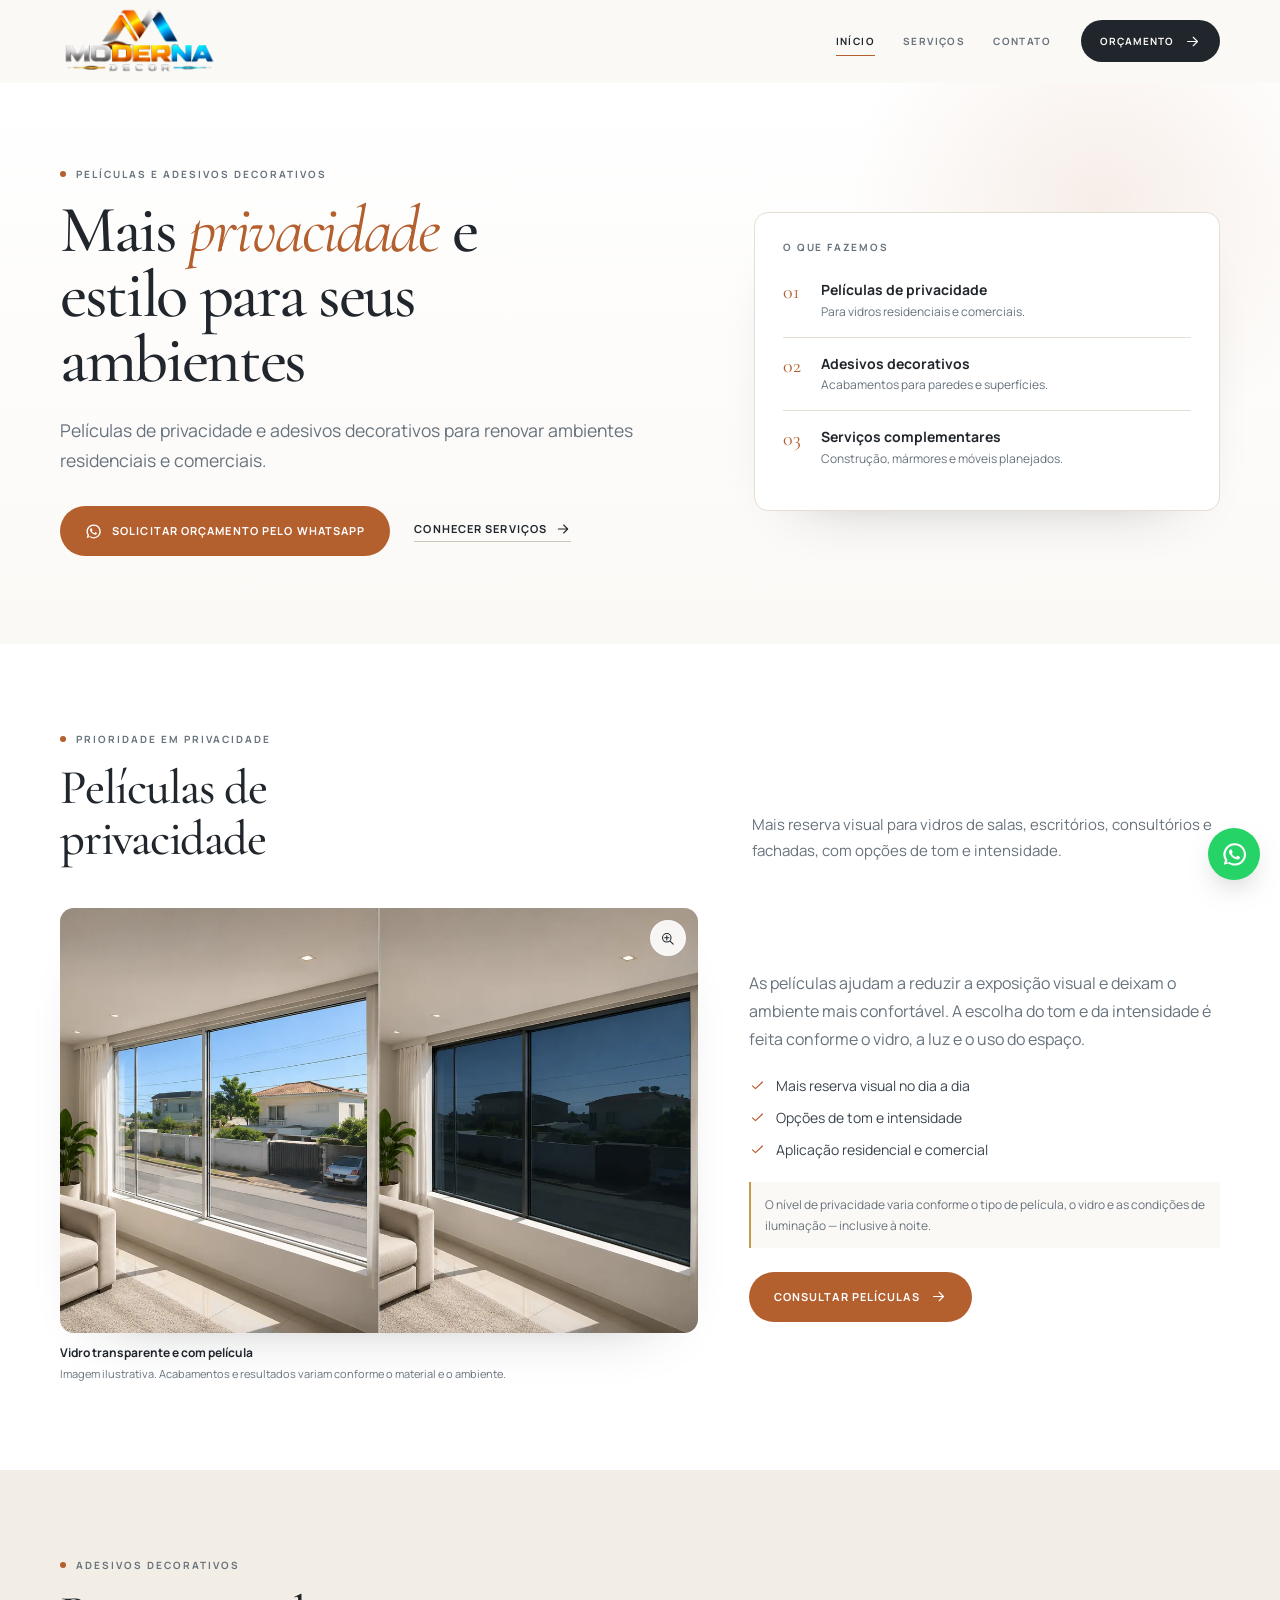
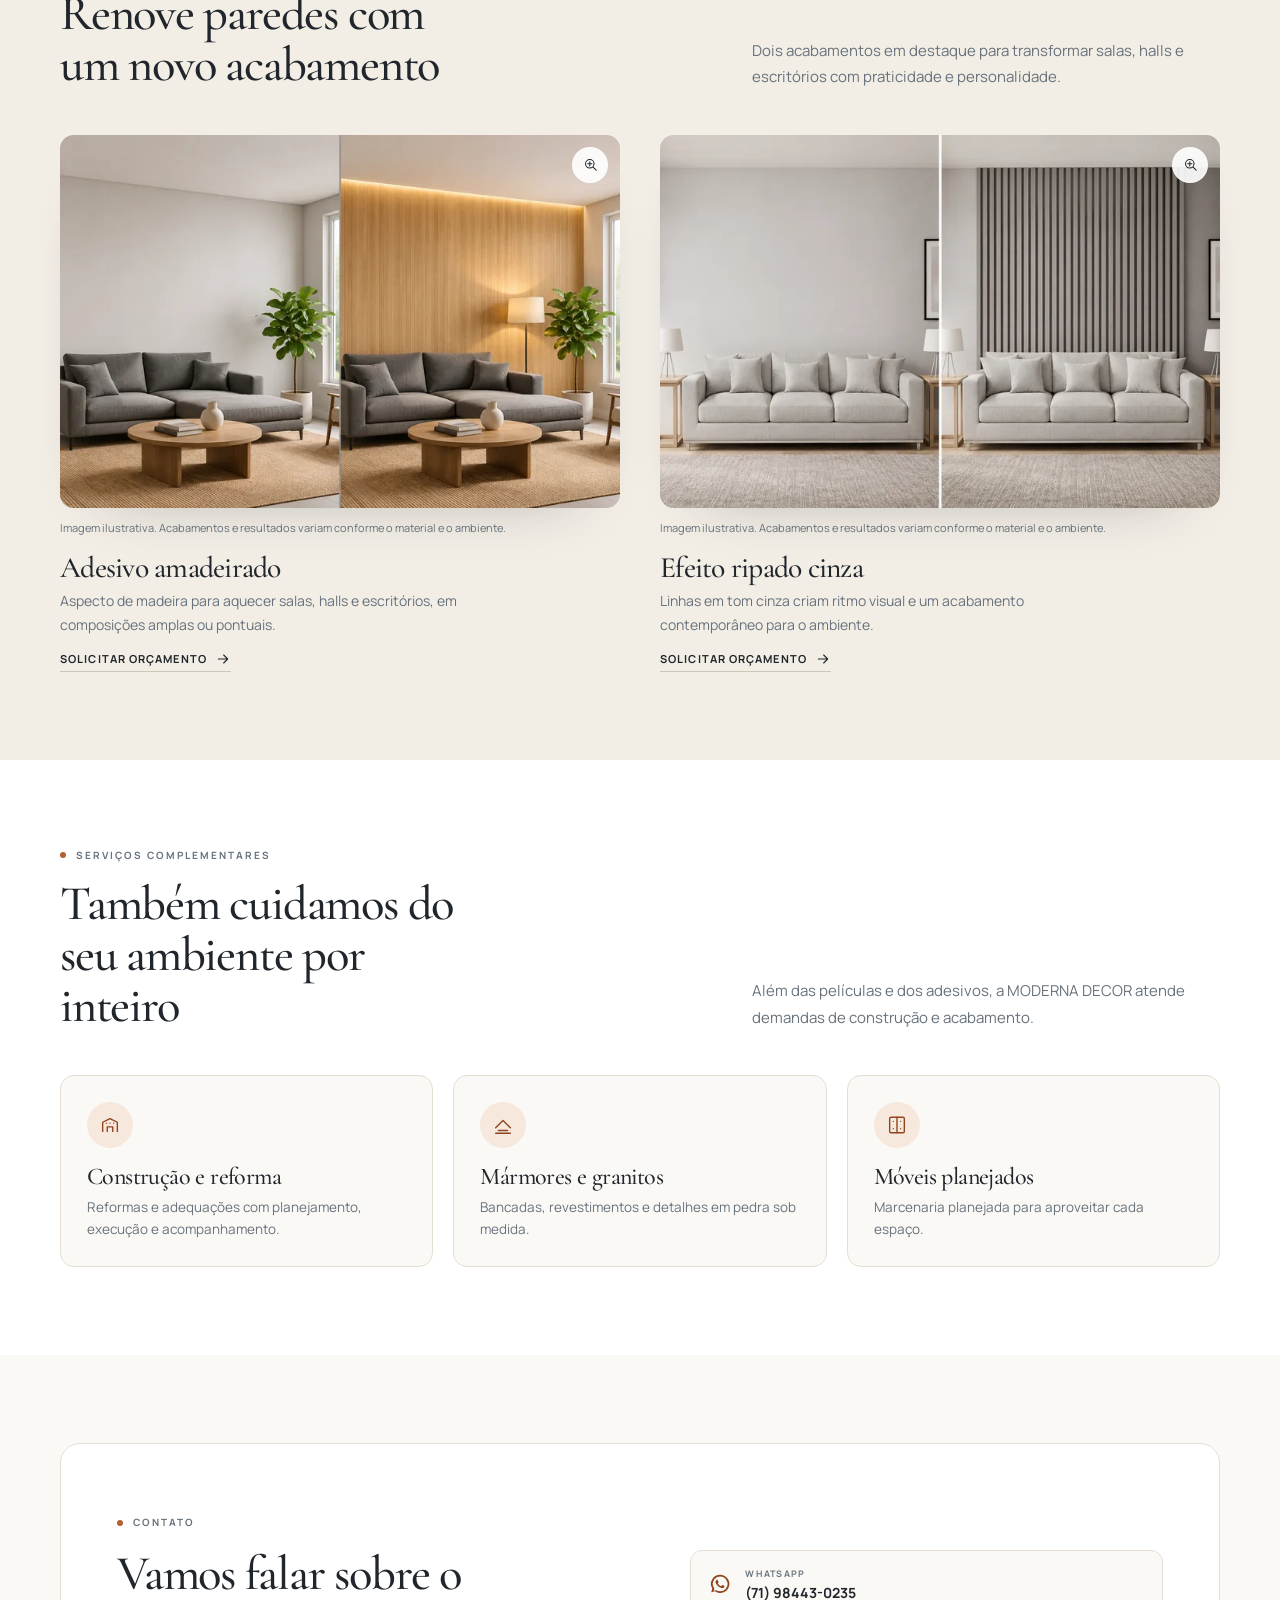
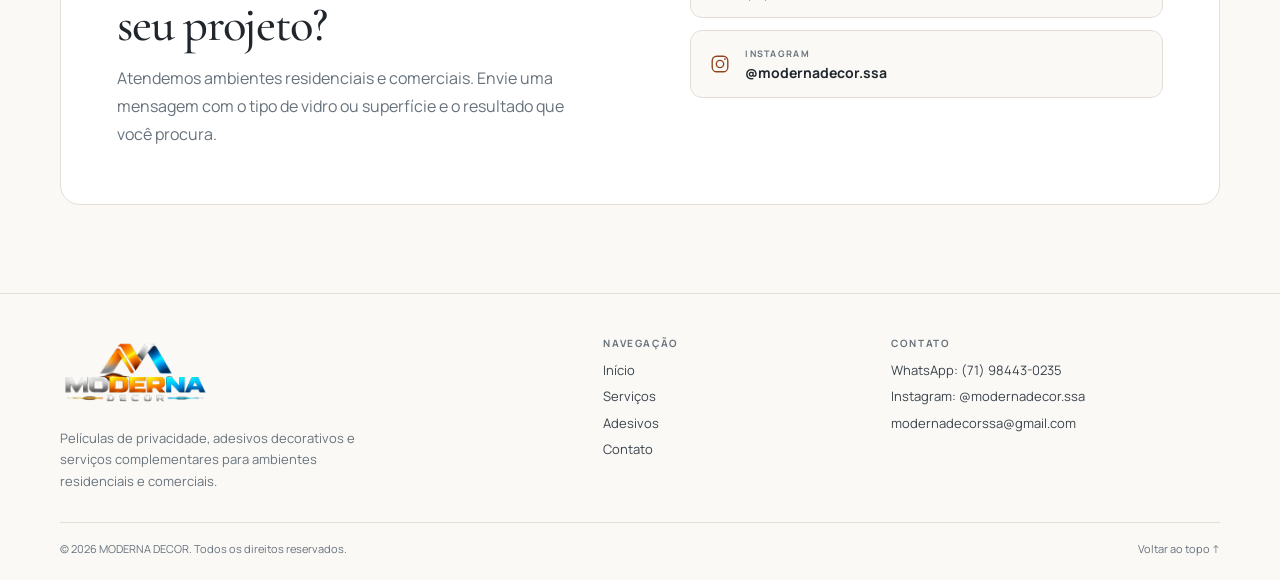
==== commit 414670a2: "Atualiza apresentacao para peliculas e adesivos decorativos" ====
--- a/index.html
+++ b/index.html
@@ -3,19 +3,20 @@
 <head>
   <meta charset="UTF-8">
   <meta name="viewport" content="width=device-width, initial-scale=1.0">
-  <title>MODERNA DECOR | Reformas e ambientes sob medida</title>
-  <meta name="description" content="Reformas com planejamento, execução e acabamento: cozinhas, banheiros, salas, móveis planejados, adegas, espaço café e área externa. Solicite seu orçamento à MODERNA DECOR.">
-  <meta name="theme-color" content="#14181d">
+  <title>MODERNA DECOR | Películas de privacidade e adesivos decorativos</title>
+  <meta name="description" content="Películas de privacidade para vidros e adesivos decorativos para paredes. Atendimento residencial e comercial. Solicite orçamento pelo WhatsApp.">
+  <meta name="robots" content="noindex, nofollow">
+  <meta name="theme-color" content="#fbf9f6">
   <meta property="og:type" content="website">
   <meta property="og:locale" content="pt_BR">
   <meta property="og:site_name" content="MODERNA DECOR">
-  <meta property="og:title" content="MODERNA DECOR | Reformas e ambientes sob medida">
-  <meta property="og:description" content="Da demolição ao último acabamento, transformamos ambientes com planejamento, cuidado técnico e atenção aos detalhes.">
+  <meta property="og:title" content="MODERNA DECOR | Películas de privacidade e adesivos decorativos">
+  <meta property="og:description" content="Mais privacidade e estilo para seus ambientes. Películas para vidros e adesivos decorativos para ambientes residenciais e comerciais.">
   <meta property="og:image" content="assets/images/marca/og-moderna-decor.jpg">
   <meta property="og:image:type" content="image/jpeg">
   <meta property="og:image:width" content="1200">
   <meta property="og:image:height" content="630">
-  <meta property="og:image:alt" content="MODERNA DECOR — reformas e ambientes sob medida">
+  <meta property="og:image:alt" content="MODERNA DECOR — películas de privacidade e adesivos decorativos">
   <meta name="twitter:card" content="summary_large_image">
   <meta name="twitter:image" content="assets/images/marca/og-moderna-decor.jpg">
   <link rel="icon" href="assets/images/marca/favicon.ico" sizes="any">
@@ -33,14 +34,14 @@
     "@context": "https://schema.org",
     "@type": "Organization",
     "name": "MODERNA DECOR",
-    "description": "Reformas e ambientes sob medida, com atuação em cozinhas, banheiros, salas, móveis planejados, adegas, espaço café e área externa.",
+    "description": "Películas de privacidade, adesivos decorativos e serviços complementares de construção, mármores e granitos e móveis planejados.",
     "email": "modernadecorssa@gmail.com",
     "telephone": "+55-71-98443-0235",
     "sameAs": [
       "https://www.instagram.com/modernadecor.ssa/"
     ],
     "logo": "assets/images/marca/logo-moderna-decor.png",
-    "image": "assets/images/ambientes/cozinha-01.webp"
+    "image": "assets/images/montagens/pelicula-privacidade.webp"
   }
   </script>
 </head>
@@ -53,16 +54,15 @@
         <img src="assets/images/marca/logo-transparente.png" width="680" height="315" alt="MODERNA DECOR">
       </a>
 
-      <nav class="main-nav" aria-label="Navegação principal" data-nav>
-        <a href="#projetos">Projetos</a>
-        <a href="#solucoes">Soluções</a>
-        <a href="#processo">Processo</a>
-        <a href="#sobre">Sobre</a>
+      <nav class="main-nav" aria-label="Navegação principal">
+        <a href="#inicio">Início</a>
+        <a href="#servicos">Serviços</a>
+        <a href="#contato">Contato</a>
       </nav>
 
       <div class="site-header__actions">
-        <a class="btn btn--primary btn--small header-cta" href="#contato">
-          Solicitar orçamento
+        <a class="btn btn--primary btn--small header-cta" href="https://wa.me/5571984430235" target="_blank" rel="noopener noreferrer" data-whatsapp>
+          Orçamento
           <svg aria-hidden="true" viewBox="0 0 24 24" fill="none"><path d="M5 12h14M13 6l6 6-6 6" stroke="currentColor" stroke-width="1.6" stroke-linecap="round" stroke-linejoin="round"/></svg>
         </a>
         <button class="menu-toggle" type="button" aria-label="Abrir menu" aria-expanded="false" aria-controls="menu-mobile" data-menu-toggle>
@@ -73,610 +73,237 @@
 
     <div class="mobile-menu" id="menu-mobile" aria-hidden="true" data-menu inert>
       <div class="mobile-menu__inner">
-        <p class="mobile-menu__eyebrow">Navegue pelo site</p>
+        <p class="mobile-menu__eyebrow">Menu</p>
         <nav class="mobile-menu__nav" aria-label="Navegação móvel">
-          <a href="#projetos"><span>01</span>Projetos</a>
-          <a href="#solucoes"><span>02</span>Soluções</a>
-          <a href="#processo"><span>03</span>Processo</a>
-          <a href="#sobre"><span>04</span>Sobre</a>
-          <a href="#contato"><span>05</span>Contato</a>
+          <a href="#inicio">Início</a>
+          <a href="#servicos">Serviços</a>
+          <a href="#contato">Contato</a>
         </nav>
-        <a class="btn btn--accent" href="#contato">Solicitar orçamento</a>
-        <div class="mobile-menu__channels" data-contact-channels hidden></div>
+        <a class="btn btn--primary" href="https://wa.me/5571984430235" target="_blank" rel="noopener noreferrer" data-whatsapp>
+          Solicitar orçamento pelo WhatsApp
+        </a>
       </div>
     </div>
   </header>
 
   <main id="conteudo">
     <section class="hero" id="inicio" aria-labelledby="hero-title">
-      <div class="hero__glow" aria-hidden="true"></div>
       <div class="container hero__inner">
-        <div class="hero__content" data-reveal>
-          <p class="eyebrow"><span class="eyebrow__dot"></span>Reformas e ambientes sob medida</p>
-          <h1 id="hero-title">Espaços que unem <em>beleza</em>, função e identidade.</h1>
-          <p class="hero__lead">Da demolição ao último acabamento, a MODERNA DECOR conduz cada etapa da reforma com planejamento, cuidado técnico e atenção aos detalhes.</p>
+        <div class="hero__content">
+          <p class="eyebrow"><span class="eyebrow__dot"></span>Películas e adesivos decorativos</p>
+          <h1 id="hero-title">Mais <em>privacidade</em> e estilo para seus ambientes</h1>
+          <p class="hero__lead">Películas de privacidade e adesivos decorativos para renovar ambientes residenciais e comerciais.</p>
 
           <div class="hero__actions">
-            <a class="btn btn--accent" href="#contato">
-              Solicitar orçamento
+            <a class="btn btn--brand" href="https://wa.me/5571984430235" target="_blank" rel="noopener noreferrer" data-whatsapp>
+              <svg aria-hidden="true" viewBox="0 0 24 24" fill="currentColor"><path d="M12.04 2a9.9 9.9 0 0 0-8.5 15l-1.1 4 4.1-1.08A9.9 9.9 0 1 0 12.04 2Zm0 18.02a8.1 8.1 0 0 1-4.12-1.13l-.3-.18-2.43.64.65-2.37-.2-.31a8.1 8.1 0 1 1 6.4 3.35Zm4.44-6.07c-.24-.12-1.44-.71-1.66-.79-.22-.08-.39-.12-.55.12-.16.24-.63.79-.77.95-.14.16-.28.18-.53.06a6.62 6.62 0 0 1-1.94-1.2 7.3 7.3 0 0 1-1.34-1.67c-.14-.24-.02-.37.1-.49.11-.11.24-.28.36-.42.12-.14.16-.24.24-.4.08-.16.04-.3-.02-.42-.06-.12-.55-1.32-.75-1.8-.2-.47-.4-.4-.55-.41h-.47c-.16 0-.42.06-.64.3-.22.24-.84.82-.84 2s.86 2.32.98 2.48c.12.16 1.69 2.58 4.1 3.62.57.25 1.02.4 1.37.51.58.18 1.1.16 1.51.1.46-.07 1.42-.58 1.62-1.14.2-.56.2-1.04.14-1.14-.06-.1-.22-.16-.46-.28Z"/></svg>
+              Solicitar orçamento pelo WhatsApp
+            </a>
+            <a class="text-link" href="#servicos">
+              Conhecer serviços
               <svg aria-hidden="true" viewBox="0 0 24 24" fill="none"><path d="M5 12h14M13 6l6 6-6 6" stroke="currentColor" stroke-width="1.6" stroke-linecap="round" stroke-linejoin="round"/></svg>
             </a>
-            <a class="btn btn--ghost" href="#projetos">Conhecer projetos</a>
-          </div>
-
-          <ul class="hero__meta" aria-label="Diferenciais do atendimento">
+          </div>
+        </div>
+
+        <div class="hero__panel" aria-label="Resumo dos serviços">
+          <p class="hero__panel-title">O que fazemos</p>
+          <ol class="hero__list">
             <li>
-              <svg aria-hidden="true" viewBox="0 0 24 24" fill="none"><path d="m5 12.5 4.2 4L19 7" stroke="currentColor" stroke-width="1.7" stroke-linecap="round" stroke-linejoin="round"/></svg>
-              Planejamento e execução
+              <span>01</span>
+              <div>
+                <strong>Películas de privacidade</strong>
+                <small>Para vidros residenciais e comerciais.</small>
+              </div>
             </li>
             <li>
-              <svg aria-hidden="true" viewBox="0 0 24 24" fill="none"><path d="m5 12.5 4.2 4L19 7" stroke="currentColor" stroke-width="1.7" stroke-linecap="round" stroke-linejoin="round"/></svg>
-              Acompanhamento por etapas
+              <span>02</span>
+              <div>
+                <strong>Adesivos decorativos</strong>
+                <small>Acabamentos para paredes e superfícies.</small>
+              </div>
             </li>
             <li>
-              <svg aria-hidden="true" viewBox="0 0 24 24" fill="none"><path d="m5 12.5 4.2 4L19 7" stroke="currentColor" stroke-width="1.7" stroke-linecap="round" stroke-linejoin="round"/></svg>
-              Acabamento em cada detalhe
+              <span>03</span>
+              <div>
+                <strong>Serviços complementares</strong>
+                <small>Construção, mármores e móveis planejados.</small>
+              </div>
             </li>
-          </ul>
-        </div>
-
-        <div class="hero__visual" role="group" aria-label="Seleção de ambientes reformados pela MODERNA DECOR" data-reveal>
-          <figure class="hero__figure hero__figure--main">
-            <img src="assets/images/ambientes/cozinha-01.webp" width="424" height="424" alt="Cozinha reformada pela MODERNA DECOR" fetchpriority="high">
-          </figure>
-          <figure class="hero__figure hero__figure--top">
-            <img src="assets/images/ambientes/sala-iluminacao.webp" width="424" height="423" alt="Sala com iluminação valorizada" fetchpriority="high">
-          </figure>
-          <figure class="hero__figure hero__figure--bottom">
-            <img src="assets/images/ambientes/adega.webp" width="424" height="424" alt="Adega planejada" fetchpriority="high">
-          </figure>
-          <div class="hero__seal" aria-hidden="true">
-            <span>Do início</span>
-            <strong>ao acabamento</strong>
-          </div>
-        </div>
-      </div>
-      <a class="hero__scroll" href="#diferenciais" aria-label="Explore os diferenciais">
-        <span></span>
-        Explore
-      </a>
-    </section>
-
-    <div class="marquee" role="group" aria-label="Ambientes atendidos">
-      <div class="marquee__track">
-        <div class="marquee__group">
-          <span>Cozinhas</span><i></i><span>Banheiros</span><i></i><span>Salas</span><i></i><span>Móveis planejados</span><i></i><span>Adegas</span><i></i><span>Espaço café</span><i></i><span>Área externa</span><i></i>
-        </div>
-        <div class="marquee__group" aria-hidden="true">
-          <span>Cozinhas</span><i></i><span>Banheiros</span><i></i><span>Salas</span><i></i><span>Móveis planejados</span><i></i><span>Adegas</span><i></i><span>Espaço café</span><i></i><span>Área externa</span><i></i>
-        </div>
-      </div>
-    </div>
-
-    <section class="section features" id="diferenciais" aria-labelledby="features-title">
+          </ol>
+        </div>
+      </div>
+    </section>
+
+    <section class="section section--white" id="servicos" aria-labelledby="privacy-title">
       <div class="container">
-        <div class="section-heading" data-reveal>
+        <div class="section-heading">
           <div>
-            <p class="eyebrow"><span class="eyebrow__dot"></span>Por que MODERNA DECOR</p>
-            <h2 id="features-title">Cuidado em cada etapa.<br><em>Resultado</em> em cada detalhe.</h2>
-          </div>
-          <p class="section-heading__text">Uma reforma é feita de decisões técnicas e escolhas sensíveis. Nosso trabalho conecta as duas coisas, do primeiro corte ao acabamento final.</p>
-        </div>
-
-        <div class="features__grid">
-          <article class="feature-card" data-reveal>
-            <span class="feature-card__number">01</span>
-            <span class="feature-card__icon" aria-hidden="true">
-              <svg viewBox="0 0 24 24" fill="none"><path d="M4 19V8l8-4 8 4v11M8 19v-5h8v5M8 9h.01M12 9h.01M16 9h.01" stroke="currentColor" stroke-width="1.5" stroke-linecap="round" stroke-linejoin="round"/></svg>
-            </span>
-            <h3>Reforma completa</h3>
-            <p>Demolição, instalações, revestimentos e acabamento conduzidos com organização e continuidade.</p>
-          </article>
-          <article class="feature-card" data-reveal>
-            <span class="feature-card__number">02</span>
-            <span class="feature-card__icon" aria-hidden="true">
-              <svg viewBox="0 0 24 24" fill="none"><path d="M13 3 5 13h6l-1 8 8-11h-6l1-7Z" stroke="currentColor" stroke-width="1.5" stroke-linecap="round" stroke-linejoin="round"/></svg>
-            </span>
-            <h3>Instalações bem resolvidas</h3>
-            <p>Infraestrutura elétrica e instalações recebem atenção antes de fechar cada ambiente.</p>
-          </article>
-          <article class="feature-card" data-reveal>
-            <span class="feature-card__number">03</span>
-            <span class="feature-card__icon" aria-hidden="true">
-              <svg viewBox="0 0 24 24" fill="none"><path d="M9 18h6M10 21h4M8.5 14.5A6 6 0 1 1 15.5 14.5c-.9.7-1.5 1.5-1.5 2.5h-4c0-1-.6-1.8-1.5-2.5Z" stroke="currentColor" stroke-width="1.5" stroke-linecap="round" stroke-linejoin="round"/></svg>
-            </span>
-            <h3>Iluminação que valoriza</h3>
-            <p>Iluminação pensada para destacar materiais, volumes e a atmosfera de cada espaço.</p>
-          </article>
-          <article class="feature-card" data-reveal>
-            <span class="feature-card__number">04</span>
-            <span class="feature-card__icon" aria-hidden="true">
-              <svg viewBox="0 0 24 24" fill="none"><path d="M4 7h10M4 12h16M4 17h7M17 5v4M20 10v4M11 15v4" stroke="currentColor" stroke-width="1.5" stroke-linecap="round" stroke-linejoin="round"/></svg>
-            </span>
-            <h3>Antes e depois documentados</h3>
-            <p>Registros das etapas e do resultado para acompanhar a transformação de perto.</p>
-          </article>
-        </div>
-      </div>
-    </section>
-
-    <section class="section solutions" id="solucoes" aria-labelledby="solutions-title">
-      <div class="container">
-        <div class="section-heading" data-reveal>
-          <div>
-            <p class="eyebrow"><span class="eyebrow__dot"></span>O que transformamos</p>
-            <h2 id="solutions-title">Soluções para cada <em>ambiente</em>.</h2>
-          </div>
-          <p class="section-heading__text">Cozinhas, banheiros, salas, marcenaria e espaços de convivência ganham novas possibilidades com soluções sob medida.</p>
-        </div>
-
-        <div class="solutions__grid">
-          <a class="solution-card" href="#projetos" data-filter-link="cozinhas" data-reveal>
-            <img src="assets/images/ambientes/cozinha-02.webp" width="424" height="422" alt="Cozinha reformada" loading="lazy">
-            <span class="solution-card__index">01</span>
-            <span class="solution-card__content">
-              <strong>Cozinhas</strong>
-              <span>Funcionalidade, materiais e acabamentos para a rotina.</span>
-            </span>
-            <span class="solution-card__arrow" aria-hidden="true">
-              <svg viewBox="0 0 24 24" fill="none"><path d="M5 12h14M13 6l6 6-6 6" stroke="currentColor" stroke-width="1.6" stroke-linecap="round" stroke-linejoin="round"/></svg>
-            </span>
-          </a>
-
-          <a class="solution-card" href="#projetos" data-filter-link="banheiros" data-reveal>
-            <img src="assets/images/ambientes/banheiro-01.webp" width="424" height="424" alt="Banheiro reformado" loading="lazy">
-            <span class="solution-card__index">02</span>
-            <span class="solution-card__content">
-              <strong>Banheiros</strong>
-              <span>Conforto e sofisticação do revestimento à iluminação.</span>
-            </span>
-            <span class="solution-card__arrow" aria-hidden="true">
-              <svg viewBox="0 0 24 24" fill="none"><path d="M5 12h14M13 6l6 6-6 6" stroke="currentColor" stroke-width="1.6" stroke-linecap="round" stroke-linejoin="round"/></svg>
-            </span>
-          </a>
-
-          <a class="solution-card" href="#projetos" data-filter-link="salas" data-reveal>
-            <img src="assets/images/ambientes/sala-01.webp" width="424" height="422" alt="Sala de estar reformada" loading="lazy">
-            <span class="solution-card__index">03</span>
-            <span class="solution-card__content">
-              <strong>Salas</strong>
-              <span>Ambientes integrados, acolhedores e com luz bem resolvida.</span>
-            </span>
-            <span class="solution-card__arrow" aria-hidden="true">
-              <svg viewBox="0 0 24 24" fill="none"><path d="M5 12h14M13 6l6 6-6 6" stroke="currentColor" stroke-width="1.6" stroke-linecap="round" stroke-linejoin="round"/></svg>
-            </span>
-          </a>
-
-          <a class="solution-card" href="#projetos" data-filter-link="moveis" data-reveal>
-            <img src="assets/images/ambientes/moveis-planejados.webp" width="424" height="424" alt="Móveis planejados" loading="lazy">
-            <span class="solution-card__index">04</span>
-            <span class="solution-card__content">
-              <strong>Móveis planejados</strong>
-              <span>Soluções sob medida para aproveitar cada espaço.</span>
-            </span>
-            <span class="solution-card__arrow" aria-hidden="true">
-              <svg viewBox="0 0 24 24" fill="none"><path d="M5 12h14M13 6l6 6-6 6" stroke="currentColor" stroke-width="1.6" stroke-linecap="round" stroke-linejoin="round"/></svg>
-            </span>
-          </a>
-
-          <a class="solution-card" href="#projetos" data-filter-link="adegas" data-reveal>
-            <img src="assets/images/ambientes/adega.webp" width="424" height="424" alt="Adega planejada" loading="lazy">
-            <span class="solution-card__index">05</span>
-            <span class="solution-card__content">
-              <strong>Adegas</strong>
-              <span>Armazenamento e convivência com personalidade.</span>
-            </span>
-            <span class="solution-card__arrow" aria-hidden="true">
-              <svg viewBox="0 0 24 24" fill="none"><path d="M5 12h14M13 6l6 6-6 6" stroke="currentColor" stroke-width="1.6" stroke-linecap="round" stroke-linejoin="round"/></svg>
-            </span>
-          </a>
-
-          <a class="solution-card" href="#projetos" data-filter-link="cafe" data-reveal>
-            <img src="assets/images/ambientes/espaco-cafe.webp" width="424" height="422" alt="Espaço café reformado" loading="lazy">
-            <span class="solution-card__index">06</span>
-            <span class="solution-card__content">
-              <strong>Espaço café</strong>
-              <span>Cantinhos de pausa com conforto e identidade.</span>
-            </span>
-            <span class="solution-card__arrow" aria-hidden="true">
-              <svg viewBox="0 0 24 24" fill="none"><path d="M5 12h14M13 6l6 6-6 6" stroke="currentColor" stroke-width="1.6" stroke-linecap="round" stroke-linejoin="round"/></svg>
-            </span>
-          </a>
-
-          <a class="solution-card" href="#projetos" data-filter-link="externa" data-reveal>
-            <img src="assets/images/ambientes/area-externa.webp" width="424" height="423" alt="Área externa reformada" loading="lazy">
-            <span class="solution-card__index">07</span>
-            <span class="solution-card__content">
-              <strong>Área externa</strong>
-              <span>Uma extensão da casa para viver e receber.</span>
-            </span>
-            <span class="solution-card__arrow" aria-hidden="true">
-              <svg viewBox="0 0 24 24" fill="none"><path d="M5 12h14M13 6l6 6-6 6" stroke="currentColor" stroke-width="1.6" stroke-linecap="round" stroke-linejoin="round"/></svg>
-            </span>
-          </a>
-
-          <a class="solution-card" href="#projetos" data-filter-link="todos" data-reveal>
-            <img src="assets/images/projetos/reforma-resultado.webp" width="287" height="233" alt="Resultado de reforma completa" loading="lazy">
-            <span class="solution-card__index">08</span>
-            <span class="solution-card__content">
-              <strong>Reforma completa</strong>
-              <span>Do primeiro corte ao resultado final, com acompanhamento por etapas.</span>
-            </span>
-            <span class="solution-card__arrow" aria-hidden="true">
-              <svg viewBox="0 0 24 24" fill="none"><path d="M5 12h14M13 6l6 6-6 6" stroke="currentColor" stroke-width="1.6" stroke-linecap="round" stroke-linejoin="round"/></svg>
-            </span>
-          </a>
-        </div>
-      </div>
-    </section>
-
-    <section class="section projects" id="projetos" aria-labelledby="projects-title">
-      <div class="container">
-        <div class="section-heading section-heading--light" data-reveal>
-          <div>
-            <p class="eyebrow"><span class="eyebrow__dot"></span>Portfólio</p>
-            <h2 id="projects-title">Projetos que já<br>ganharam <em>vida</em>.</h2>
-          </div>
-          <p class="section-heading__text">Uma seleção de ambientes transformados pela MODERNA DECOR. Explore por tipo de espaço e veja os detalhes de perto.</p>
-        </div>
-
-        <div class="filters" role="group" aria-label="Filtrar projetos por ambiente" data-filters>
-          <button class="filter is-active" type="button" data-filter="todos" aria-pressed="true">Todos</button>
-          <button class="filter" type="button" data-filter="cozinhas" aria-pressed="false">Cozinhas</button>
-          <button class="filter" type="button" data-filter="banheiros" aria-pressed="false">Banheiros</button>
-          <button class="filter" type="button" data-filter="salas" aria-pressed="false">Salas</button>
-          <button class="filter" type="button" data-filter="moveis" aria-pressed="false">Móveis planejados</button>
-          <button class="filter" type="button" data-filter="adegas" aria-pressed="false">Adegas</button>
-          <button class="filter" type="button" data-filter="cafe" aria-pressed="false">Espaço café</button>
-          <button class="filter" type="button" data-filter="externa" aria-pressed="false">Área externa</button>
-        </div>
-        <p class="visually-hidden" role="status" aria-live="polite" data-filter-status>10 projetos exibidos</p>
-
-        <div class="gallery" data-gallery>
-          <button class="gallery__item gallery__item--featured" type="button" data-category="cozinhas" data-full="assets/images/ambientes/cozinha-01.webp" data-title="Cozinha integrada" data-category-label="Cozinhas" aria-haspopup="dialog">
-            <img src="assets/images/ambientes/cozinha-01.webp" width="424" height="424" alt="Cozinha integrada reformada" loading="lazy">
-            <span class="gallery__overlay">
-              <span class="gallery__category">Cozinhas</span>
-              <strong class="gallery__title">Cozinha integrada</strong>
-              <span class="gallery__zoom" aria-hidden="true">
+            <p class="eyebrow"><span class="eyebrow__dot"></span>Prioridade em privacidade</p>
+            <h2 id="privacy-title">Películas de privacidade</h2>
+          </div>
+          <p class="section-heading__text">Mais reserva visual para vidros de salas, escritórios, consultórios e fachadas, com opções de tom e intensidade.</p>
+        </div>
+
+        <div class="privacy__layout">
+          <figure class="media media--wide">
+            <button class="media__trigger" type="button" data-lightbox-trigger data-full="assets/images/montagens/pelicula-privacidade.webp" data-alt="Comparação ilustrativa de ambiente com vidros: à esquerda, vidro transparente; à direita, vidro com película de privacidade." data-caption="Vidro transparente e vidro com película de privacidade" aria-label="Ampliar imagem ilustrativa de comparação de vidro transparente e com película de privacidade">
+              <img src="assets/images/montagens/pelicula-privacidade.webp" srcset="assets/images/montagens/pelicula-privacidade-720.webp 720w, assets/images/montagens/pelicula-privacidade.webp 1200w" sizes="(max-width: 820px) 100vw, 58vw" width="1200" height="800" alt="Comparação ilustrativa de ambiente com vidros: à esquerda, vidro transparente; à direita, vidro com película de privacidade." fetchpriority="high">
+              <span class="media__hint" aria-hidden="true">
                 <svg viewBox="0 0 24 24" fill="none"><circle cx="11" cy="11" r="6" stroke="currentColor" stroke-width="1.5"/><path d="m16 16 4 4M11 8v6M8 11h6" stroke="currentColor" stroke-width="1.5" stroke-linecap="round"/></svg>
               </span>
-            </span>
-          </button>
-
-          <button class="gallery__item" type="button" data-category="cozinhas" data-full="assets/images/ambientes/cozinha-02.webp" data-title="Cozinha: detalhes do projeto" data-category-label="Cozinhas" aria-haspopup="dialog">
-            <img src="assets/images/ambientes/cozinha-02.webp" width="424" height="422" alt="Detalhes de cozinha planejada" loading="lazy">
-            <span class="gallery__overlay">
-              <span class="gallery__category">Cozinhas</span>
-              <strong class="gallery__title">Detalhes do projeto</strong>
-            </span>
-          </button>
-
-          <button class="gallery__item" type="button" data-category="banheiros" data-full="assets/images/ambientes/banheiro-01.webp" data-title="Banheiro com acabamento claro" data-category-label="Banheiros" aria-haspopup="dialog">
-            <img src="assets/images/ambientes/banheiro-01.webp" width="424" height="424" alt="Banheiro reformado com acabamento claro" loading="lazy">
-            <span class="gallery__overlay">
-              <span class="gallery__category">Banheiros</span>
-              <strong class="gallery__title">Acabamento claro</strong>
-            </span>
-          </button>
-
-          <button class="gallery__item gallery__item--tall" type="button" data-category="banheiros" data-full="assets/images/ambientes/banheiro-02.webp" data-title="Banheiro e marcenaria sob medida" data-category-label="Banheiros" aria-haspopup="dialog">
-            <img src="assets/images/ambientes/banheiro-02.webp" width="424" height="423" alt="Banheiro com marcenaria planejada" loading="lazy">
-            <span class="gallery__overlay">
-              <span class="gallery__category">Banheiros</span>
-              <strong class="gallery__title">Marcenaria sob medida</strong>
-            </span>
-          </button>
-
-          <button class="gallery__item" type="button" data-category="salas" data-full="assets/images/ambientes/sala-01.webp" data-title="Sala de estar" data-category-label="Salas" aria-haspopup="dialog">
-            <img src="assets/images/ambientes/sala-01.webp" width="424" height="422" alt="Sala de estar reformada" loading="lazy">
-            <span class="gallery__overlay">
-              <span class="gallery__category">Salas</span>
-              <strong class="gallery__title">Sala de estar</strong>
-            </span>
-          </button>
-
-          <button class="gallery__item" type="button" data-category="salas" data-full="assets/images/ambientes/sala-iluminacao.webp" data-title="Luz e atmosfera" data-category-label="Salas" aria-haspopup="dialog">
-            <img src="assets/images/ambientes/sala-iluminacao.webp" width="424" height="423" alt="Sala com iluminação valorizada" loading="lazy">
-            <span class="gallery__overlay">
-              <span class="gallery__category">Salas</span>
-              <strong class="gallery__title">Luz e atmosfera</strong>
-            </span>
-          </button>
-
-          <button class="gallery__item gallery__item--wide" type="button" data-category="moveis" data-full="assets/images/ambientes/moveis-planejados.webp" data-title="Marcenaria planejada" data-category-label="Móveis planejados" aria-haspopup="dialog">
-            <img src="assets/images/ambientes/moveis-planejados.webp" width="424" height="424" alt="Móveis planejados em ambiente integrado" loading="lazy">
-            <span class="gallery__overlay">
-              <span class="gallery__category">Móveis planejados</span>
-              <strong class="gallery__title">Marcenaria planejada</strong>
-            </span>
-          </button>
-
-          <button class="gallery__item gallery__item--tall" type="button" data-category="adegas" data-full="assets/images/ambientes/adega.webp" data-title="Adega" data-category-label="Adegas" aria-haspopup="dialog">
-            <img src="assets/images/ambientes/adega.webp" width="424" height="424" alt="Adega planejada" loading="lazy">
-            <span class="gallery__overlay">
-              <span class="gallery__category">Adegas</span>
-              <strong class="gallery__title">Adega</strong>
-            </span>
-          </button>
-
-          <button class="gallery__item" type="button" data-category="cafe" data-full="assets/images/ambientes/espaco-cafe.webp" data-title="Espaço café" data-category-label="Espaço café" aria-haspopup="dialog">
-            <img src="assets/images/ambientes/espaco-cafe.webp" width="424" height="422" alt="Espaço café reformado" loading="lazy">
-            <span class="gallery__overlay">
-              <span class="gallery__category">Espaço café</span>
-              <strong class="gallery__title">Espaço café</strong>
-            </span>
-          </button>
-
-          <button class="gallery__item gallery__item--wide" type="button" data-category="externa" data-full="assets/images/ambientes/area-externa.webp" data-title="Área externa" data-category-label="Área externa" aria-haspopup="dialog">
-            <img src="assets/images/ambientes/area-externa.webp" width="424" height="423" alt="Área externa reformada" loading="lazy">
-            <span class="gallery__overlay">
-              <span class="gallery__category">Área externa</span>
-              <strong class="gallery__title">Área externa</strong>
-            </span>
-          </button>
-        </div>
-      </div>
-    </section>
-
-    <section class="section before-after" id="antes-depois" aria-labelledby="before-after-title">
-      <div class="container">
-        <div class="section-heading" data-reveal>
-          <div>
-            <p class="eyebrow"><span class="eyebrow__dot"></span>Transformações reais</p>
-            <h2 id="before-after-title">Antes e <em>depois</em>, de perto.</h2>
-          </div>
-          <p class="section-heading__text">Arraste o controle para comparar o ponto de partida com o resultado entregue. Cada projeto é conduzido por etapas, com atenção ao que fica por trás do acabamento.</p>
-        </div>
-
-        <div class="comparisons">
-          <figure class="comparison" data-reveal>
-            <div class="compare" data-compare style="--pos: 50%">
-              <img class="compare__img" src="assets/images/antes-depois/banheiro-depois.webp" width="598" height="513" alt="Banheiro depois da reforma" loading="lazy">
-              <div class="compare__before" aria-hidden="true">
-                <img src="assets/images/antes-depois/banheiro-antes.webp" width="552" height="513" alt="" loading="lazy">
-              </div>
-              <span class="compare__label compare__label--before">Antes</span>
-              <span class="compare__label compare__label--after">Depois</span>
-              <span class="compare__line" aria-hidden="true"><span class="compare__handle"></span></span>
-              <input class="compare__range" type="range" min="0" max="100" value="50" step="1" aria-label="Comparar banheiro antes e depois da reforma" data-compare-range>
-            </div>
-            <figcaption class="comparison__caption">
-              <span class="comparison__tag">Banheiros</span>
-              <strong>Do antigo ao acabamento final</strong>
-              <p>Revestimento, instalações e detalhes que transformam a experiência do ambiente.</p>
+            </button>
+            <figcaption class="media__caption">
+              <strong>Vidro transparente e com película</strong>
+              <span class="media__note">Imagem ilustrativa. Acabamentos e resultados variam conforme o material e o ambiente.</span>
             </figcaption>
           </figure>
 
-          <figure class="comparison" data-reveal>
-            <div class="compare" data-compare style="--pos: 50%">
-              <img class="compare__img" src="assets/images/antes-depois/quadro-eletrico-depois.webp" width="424" height="423" alt="Quadro elétrico depois da reforma" loading="lazy">
-              <div class="compare__before" aria-hidden="true">
-                <img src="assets/images/antes-depois/quadro-eletrico-antes.webp" width="424" height="422" alt="" loading="lazy">
-              </div>
-              <span class="compare__label compare__label--before">Antes</span>
-              <span class="compare__label compare__label--after">Depois</span>
-              <span class="compare__line" aria-hidden="true"><span class="compare__handle"></span></span>
-              <input class="compare__range" type="range" min="0" max="100" value="50" step="1" aria-label="Comparar quadro elétrico antes e depois da reforma" data-compare-range>
+          <div class="privacy__content">
+            <p>As películas ajudam a reduzir a exposição visual e deixam o ambiente mais confortável. A escolha do tom e da intensidade é feita conforme o vidro, a luz e o uso do espaço.</p>
+            <ul class="privacy__list">
+              <li>
+                <svg aria-hidden="true" viewBox="0 0 24 24" fill="none"><path d="m5 12.5 4.2 4L19 7" stroke="currentColor" stroke-width="1.7" stroke-linecap="round" stroke-linejoin="round"/></svg>
+                Mais reserva visual no dia a dia
+              </li>
+              <li>
+                <svg aria-hidden="true" viewBox="0 0 24 24" fill="none"><path d="m5 12.5 4.2 4L19 7" stroke="currentColor" stroke-width="1.7" stroke-linecap="round" stroke-linejoin="round"/></svg>
+                Opções de tom e intensidade
+              </li>
+              <li>
+                <svg aria-hidden="true" viewBox="0 0 24 24" fill="none"><path d="m5 12.5 4.2 4L19 7" stroke="currentColor" stroke-width="1.7" stroke-linecap="round" stroke-linejoin="round"/></svg>
+                Aplicação residencial e comercial
+              </li>
+            </ul>
+            <p class="privacy__note">O nível de privacidade varia conforme o tipo de película, o vidro e as condições de iluminação — inclusive à noite.</p>
+            <a class="btn btn--brand" href="https://wa.me/5571984430235" target="_blank" rel="noopener noreferrer" data-whatsapp>
+              Consultar películas
+              <svg aria-hidden="true" viewBox="0 0 24 24" fill="none"><path d="M5 12h14M13 6l6 6-6 6" stroke="currentColor" stroke-width="1.6" stroke-linecap="round" stroke-linejoin="round"/></svg>
+            </a>
+          </div>
+        </div>
+      </div>
+    </section>
+
+    <section class="section section--tint" id="adesivos" aria-labelledby="adhesives-title">
+      <div class="container">
+        <div class="section-heading">
+          <div>
+            <p class="eyebrow"><span class="eyebrow__dot"></span>Adesivos decorativos</p>
+            <h2 id="adhesives-title">Renove paredes com um novo acabamento</h2>
+          </div>
+          <p class="section-heading__text">Dois acabamentos em destaque para transformar salas, halls e escritórios com praticidade e personalidade.</p>
+        </div>
+
+        <div class="media-grid">
+          <article class="ad-card">
+            <figure class="media">
+              <button class="media__trigger" type="button" data-lightbox-trigger data-full="assets/images/montagens/adesivo-amadeirado.webp" data-alt="Comparação ilustrativa de sala com sofá cinza: à esquerda, parede lisa; à direita, parede com adesivo de aspecto amadeirado." data-caption="Sala com parede lisa e acabamento amadeirado" aria-label="Ampliar imagem ilustrativa de parede lisa e parede com adesivo amadeirado">
+                <img src="assets/images/montagens/adesivo-amadeirado.webp" srcset="assets/images/montagens/adesivo-amadeirado-720.webp 720w, assets/images/montagens/adesivo-amadeirado.webp 1200w" sizes="(max-width: 760px) 100vw, 46vw" width="1200" height="800" alt="Comparação ilustrativa de sala com sofá cinza: à esquerda, parede lisa; à direita, parede com adesivo de aspecto amadeirado." loading="lazy">
+                <span class="media__hint" aria-hidden="true">
+                  <svg viewBox="0 0 24 24" fill="none"><circle cx="11" cy="11" r="6" stroke="currentColor" stroke-width="1.5"/><path d="m16 16 4 4M11 8v6M8 11h6" stroke="currentColor" stroke-width="1.5" stroke-linecap="round"/></svg>
+                </span>
+              </button>
+              <figcaption class="media__caption">
+                <span class="media__note">Imagem ilustrativa. Acabamentos e resultados variam conforme o material e o ambiente.</span>
+              </figcaption>
+            </figure>
+            <div class="ad-card__body">
+              <h3>Adesivo amadeirado</h3>
+              <p>Aspecto de madeira para aquecer salas, halls e escritórios, em composições amplas ou pontuais.</p>
+              <a class="text-link" href="https://wa.me/5571984430235" target="_blank" rel="noopener noreferrer" data-whatsapp>
+                Solicitar orçamento
+                <svg aria-hidden="true" viewBox="0 0 24 24" fill="none"><path d="M5 12h14M13 6l6 6-6 6" stroke="currentColor" stroke-width="1.6" stroke-linecap="round" stroke-linejoin="round"/></svg>
+              </a>
             </div>
-            <figcaption class="comparison__caption">
-              <span class="comparison__tag">Instalações</span>
-              <strong>Infraestrutura também é acabamento</strong>
-              <p>Organização e cuidado com a parte elétrica antes de fechar paredes e finalizar o ambiente.</p>
-            </figcaption>
-          </figure>
-        </div>
-      </div>
-    </section>
-
-    <section class="section process" id="processo" aria-labelledby="process-title">
+          </article>
+
+          <article class="ad-card">
+            <figure class="media">
+              <button class="media__trigger" type="button" data-lightbox-trigger data-full="assets/images/montagens/adesivo-ripado-cinza.webp" data-alt="Comparação ilustrativa de sala com sofá claro: à esquerda, parede lisa; à direita, parede com adesivo de efeito ripado cinza." data-caption="Sala com parede lisa e efeito ripado cinza" aria-label="Ampliar imagem ilustrativa de parede lisa e parede com efeito ripado cinza">
+                <img src="assets/images/montagens/adesivo-ripado-cinza.webp" srcset="assets/images/montagens/adesivo-ripado-cinza-720.webp 720w, assets/images/montagens/adesivo-ripado-cinza.webp 1200w" sizes="(max-width: 760px) 100vw, 46vw" width="1200" height="800" alt="Comparação ilustrativa de sala com sofá claro: à esquerda, parede lisa; à direita, parede com adesivo de efeito ripado cinza." loading="lazy">
+                <span class="media__hint" aria-hidden="true">
+                  <svg viewBox="0 0 24 24" fill="none"><circle cx="11" cy="11" r="6" stroke="currentColor" stroke-width="1.5"/><path d="m16 16 4 4M11 8v6M8 11h6" stroke="currentColor" stroke-width="1.5" stroke-linecap="round"/></svg>
+                </span>
+              </button>
+              <figcaption class="media__caption">
+                <span class="media__note">Imagem ilustrativa. Acabamentos e resultados variam conforme o material e o ambiente.</span>
+              </figcaption>
+            </figure>
+            <div class="ad-card__body">
+              <h3>Efeito ripado cinza</h3>
+              <p>Linhas em tom cinza criam ritmo visual e um acabamento contemporâneo para o ambiente.</p>
+              <a class="text-link" href="https://wa.me/5571984430235" target="_blank" rel="noopener noreferrer" data-whatsapp>
+                Solicitar orçamento
+                <svg aria-hidden="true" viewBox="0 0 24 24" fill="none"><path d="M5 12h14M13 6l6 6-6 6" stroke="currentColor" stroke-width="1.6" stroke-linecap="round" stroke-linejoin="round"/></svg>
+              </a>
+            </div>
+          </article>
+        </div>
+      </div>
+    </section>
+
+    <section class="section section--white" id="outros-servicos" aria-labelledby="services-title">
       <div class="container">
-        <div class="section-heading" data-reveal>
+        <div class="section-heading">
           <div>
-            <p class="eyebrow"><span class="eyebrow__dot"></span>Como trabalhamos</p>
-            <h2 id="process-title">Um processo <em>claro</em>,<br>do início ao fim.</h2>
-          </div>
-          <p class="section-heading__text">A reforma avança por etapas organizadas. Assim, cada decisão acompanha o ritmo da obra e o resultado mantém a coerência do projeto.</p>
-        </div>
-
-        <ol class="process__list">
-          <li class="process-step" data-reveal>
-            <div class="process-step__image">
-              <img src="assets/images/etapas/etapa-demolicao.webp" width="286" height="233" alt="Etapa de demolição da reforma" loading="lazy">
-              <span class="process-step__number">01</span>
-            </div>
-            <div class="process-step__content">
-              <h3>Preparação e demolição</h3>
-              <p>Organização do canteiro e remoção do que será substituído, com atenção à estrutura existente.</p>
-            </div>
+            <p class="eyebrow"><span class="eyebrow__dot"></span>Serviços complementares</p>
+            <h2 id="services-title">Também cuidamos do seu ambiente por inteiro</h2>
+          </div>
+          <p class="section-heading__text">Além das películas e dos adesivos, a MODERNA DECOR atende demandas de construção e acabamento.</p>
+        </div>
+
+        <ul class="services-grid">
+          <li class="service-card">
+            <span class="service-card__icon" aria-hidden="true">
+              <svg viewBox="0 0 24 24" fill="none"><path d="M4 19V9l8-4 8 4v10M9 19v-5h6v5M8 10h.01M12 10h.01M16 10h.01" stroke="currentColor" stroke-width="1.5" stroke-linecap="round" stroke-linejoin="round"/></svg>
+            </span>
+            <h3>Construção e reforma</h3>
+            <p>Reformas e adequações com planejamento, execução e acompanhamento.</p>
           </li>
-
-          <li class="process-step" data-reveal>
-            <div class="process-step__image">
-              <img src="assets/images/etapas/etapa-instalacoes.webp" width="284" height="233" alt="Etapa de instalações da reforma" loading="lazy">
-              <span class="process-step__number">02</span>
-            </div>
-            <div class="process-step__content">
-              <h3>Instalações</h3>
-              <p>Elétrica e demais infraestruturas são executadas antes dos acabamentos, com cuidado técnico.</p>
-            </div>
+          <li class="service-card">
+            <span class="service-card__icon" aria-hidden="true">
+              <svg viewBox="0 0 24 24" fill="none"><path d="M4 15 12 7l8 8M7 18h10M4 21h16" stroke="currentColor" stroke-width="1.5" stroke-linecap="round" stroke-linejoin="round"/></svg>
+            </span>
+            <h3>Mármores e granitos</h3>
+            <p>Bancadas, revestimentos e detalhes em pedra sob medida.</p>
           </li>
-
-          <li class="process-step" data-reveal>
-            <div class="process-step__image">
-              <img src="assets/images/etapas/etapa-revestimento.webp" width="281" height="233" alt="Etapa de revestimento da reforma" loading="lazy">
-              <span class="process-step__number">03</span>
-            </div>
-            <div class="process-step__content">
-              <h3>Revestimentos e acabamentos</h3>
-              <p>Revestimentos, pintura e detalhes construtivos dão forma ao novo ambiente.</p>
-            </div>
+          <li class="service-card">
+            <span class="service-card__icon" aria-hidden="true">
+              <svg viewBox="0 0 24 24" fill="none"><rect x="4" y="3.5" width="16" height="17" rx="1.5" stroke="currentColor" stroke-width="1.5"/><path d="M12 3.5v17M8 8h.01M16 8h.01M8 16h.01M16 16h.01" stroke="currentColor" stroke-width="1.5" stroke-linecap="round"/></svg>
+            </span>
+            <h3>Móveis planejados</h3>
+            <p>Marcenaria planejada para aproveitar cada espaço.</p>
           </li>
-
-          <li class="process-step" data-reveal>
-            <div class="process-step__image">
-              <img src="assets/images/etapas/etapa-resultado.webp" width="287" height="233" alt="Resultado final da reforma" loading="lazy">
-              <span class="process-step__number">04</span>
-            </div>
-            <div class="process-step__content">
-              <h3>Resultado final</h3>
-              <p>O ambiente ganha função, identidade e acabamento, pronto para ser vivido.</p>
-            </div>
-          </li>
-        </ol>
-      </div>
-    </section>
-
-    <section class="section about" id="sobre" aria-labelledby="about-title">
-      <div class="container about__inner">
-        <div class="about__visual" data-reveal>
-          <figure class="about__figure about__figure--large">
-            <img src="assets/images/etapas/etapa-revestimento.webp" width="281" height="233" alt="Detalhe de revestimento em obra da MODERNA DECOR" loading="lazy">
-          </figure>
-          <figure class="about__figure about__figure--small">
-            <img src="assets/images/projetos/reforma-resultado.webp" width="287" height="233" alt="Ambiente finalizado após reforma" loading="lazy">
-          </figure>
-          <span class="about__stamp" aria-hidden="true">
-            <span>Moderna</span>
-            <strong>Decor</strong>
-          </span>
-        </div>
-
-        <div class="about__content" data-reveal>
-          <p class="eyebrow"><span class="eyebrow__dot"></span>Sobre a MODERNA DECOR</p>
-          <h2 id="about-title">Reformas que respeitam o espaço e a rotina de quem vive nele.</h2>
-          <p>Com um olhar atento à arquitetura existente e às necessidades de cada cliente, a MODERNA DECOR desenvolve reformas que unem praticidade, estética e continuidade entre os ambientes.</p>
-          <p>O portfólio reúne cozinhas, banheiros, salas, móveis planejados, adegas, espaços café e áreas externas — cada projeto conduzido do planejamento ao acabamento.</p>
-
-          <ul class="about__list">
-            <li>
-              <svg aria-hidden="true" viewBox="0 0 24 24" fill="none"><path d="m5 12.5 4.2 4L19 7" stroke="currentColor" stroke-width="1.7" stroke-linecap="round" stroke-linejoin="round"/></svg>
-              Cozinhas e banheiros
-            </li>
-            <li>
-              <svg aria-hidden="true" viewBox="0 0 24 24" fill="none"><path d="m5 12.5 4.2 4L19 7" stroke="currentColor" stroke-width="1.7" stroke-linecap="round" stroke-linejoin="round"/></svg>
-              Salas e iluminação
-            </li>
-            <li>
-              <svg aria-hidden="true" viewBox="0 0 24 24" fill="none"><path d="m5 12.5 4.2 4L19 7" stroke="currentColor" stroke-width="1.7" stroke-linecap="round" stroke-linejoin="round"/></svg>
-              Marcenaria planejada
-            </li>
-            <li>
-              <svg aria-hidden="true" viewBox="0 0 24 24" fill="none"><path d="m5 12.5 4.2 4L19 7" stroke="currentColor" stroke-width="1.7" stroke-linecap="round" stroke-linejoin="round"/></svg>
-              Adegas e espaço café
-            </li>
-            <li>
-              <svg aria-hidden="true" viewBox="0 0 24 24" fill="none"><path d="m5 12.5 4.2 4L19 7" stroke="currentColor" stroke-width="1.7" stroke-linecap="round" stroke-linejoin="round"/></svg>
-              Área externa
-            </li>
-            <li>
-              <svg aria-hidden="true" viewBox="0 0 24 24" fill="none"><path d="m5 12.5 4.2 4L19 7" stroke="currentColor" stroke-width="1.7" stroke-linecap="round" stroke-linejoin="round"/></svg>
-              Reforma completa
-            </li>
-          </ul>
-
-          <a class="text-link" href="#contato">
-            Fale sobre o seu projeto
-            <svg aria-hidden="true" viewBox="0 0 24 24" fill="none"><path d="M5 12h14M13 6l6 6-6 6" stroke="currentColor" stroke-width="1.6" stroke-linecap="round" stroke-linejoin="round"/></svg>
-          </a>
-        </div>
-      </div>
-    </section>
-
-    <section class="section quote" id="contato" aria-labelledby="quote-title">
-      <div class="quote__glow" aria-hidden="true"></div>
-      <div class="container quote__inner">
-        <div class="quote__content" data-reveal>
-          <p class="eyebrow eyebrow--light"><span class="eyebrow__dot"></span>Solicite seu orçamento</p>
-          <h2 id="quote-title">Seu próximo ambiente começa com uma <em>conversa</em>.</h2>
-          <p>Conte o que você quer transformar. A MODERNA DECOR recebe sua solicitação e retorna com os próximos passos para o orçamento.</p>
-
-          <ol class="quote__steps">
-            <li><span>01</span>Conte sobre o ambiente</li>
-            <li><span>02</span>Compartilhe o que já existe</li>
-            <li><span>03</span>Receba os próximos passos</li>
-          </ol>
-
-          <div class="quote__channels" data-contact-channels hidden></div>
-        </div>
-
-        <div class="quote__form-card" data-reveal>
-          <form class="quote-form" name="orcamento" method="POST" action="obrigado.html" data-netlify="true" netlify-honeypot="bot-field" data-quote-form>
-            <input type="hidden" name="form-name" value="orcamento">
-            <p class="hidden-field">
-              <label>Não preencha este campo: <input type="text" name="bot-field" tabindex="-1" autocomplete="off"></label>
-            </p>
-
-            <div class="quote-form__header">
-              <h3>Peça seu orçamento</h3>
-              <p>Preencha os dados abaixo. Campos com <span aria-hidden="true">*</span> são obrigatórios.</p>
-            </div>
-
-            <div class="form-grid">
-              <div class="field">
-                <label for="nome">Nome completo <span aria-hidden="true">*</span></label>
-                <input id="nome" name="nome" type="text" autocomplete="name" placeholder="Seu nome" required>
-              </div>
-
-              <div class="field">
-                <label for="telefone">Telefone / WhatsApp <span aria-hidden="true">*</span></label>
-                <input id="telefone" name="telefone" type="tel" inputmode="tel" autocomplete="tel" placeholder="(00) 00000-0000" required data-phone>
-              </div>
-
-              <div class="field">
-                <label for="email">E-mail <span class="field__optional">(opcional)</span></label>
-                <input id="email" name="email" type="email" autocomplete="email" placeholder="voce@email.com">
-              </div>
-
-              <div class="field">
-                <label for="ambiente">Ambiente de interesse <span aria-hidden="true">*</span></label>
-                <div class="select-wrap">
-                  <select id="ambiente" name="ambiente" required>
-                    <option value="" selected disabled>Selecione uma opção</option>
-                    <option>Cozinha</option>
-                    <option>Banheiro</option>
-                    <option>Sala</option>
-                    <option>Móveis planejados</option>
-                    <option>Adega</option>
-                    <option>Espaço café</option>
-                    <option>Área externa</option>
-                    <option>Reforma completa</option>
-                    <option>Outro ambiente</option>
-                  </select>
-                  <svg aria-hidden="true" viewBox="0 0 24 24" fill="none"><path d="m7 10 5 5 5-5" stroke="currentColor" stroke-width="1.5" stroke-linecap="round" stroke-linejoin="round"/></svg>
-                </div>
-              </div>
-
-              <div class="field field--full">
-                <label for="mensagem">Conte sobre o projeto <span aria-hidden="true">*</span></label>
-                <textarea id="mensagem" name="mensagem" rows="4" placeholder="Descreva o ambiente, o que deseja reformar e o estágio atual da obra." required></textarea>
-              </div>
-
-              <div class="field field--full">
-                <label class="checkbox">
-                  <input type="checkbox" name="consentimento" value="sim" required>
-                  <span>Autorizo o contato da MODERNA DECOR sobre esta solicitação.</span>
-                </label>
-              </div>
-
-              <div class="field field--full">
-                <p class="form-error" role="alert" hidden data-form-error></p>
-                <button class="btn btn--accent btn--full" type="submit" data-form-submit>
-                  Enviar solicitação
-                  <svg aria-hidden="true" viewBox="0 0 24 24" fill="none"><path d="M5 12h14M13 6l6 6-6 6" stroke="currentColor" stroke-width="1.6" stroke-linecap="round" stroke-linejoin="round"/></svg>
-                </button>
-                <p class="form-note">Seus dados são usados apenas para responder a esta solicitação.</p>
-              </div>
-            </div>
-          </form>
-
-          <div class="form-success" hidden data-form-success aria-live="polite" tabindex="-1">
-            <span class="form-success__icon" aria-hidden="true">
-              <svg viewBox="0 0 24 24" fill="none"><path d="m5 12.5 4.2 4L19 7" stroke="currentColor" stroke-width="1.8" stroke-linecap="round" stroke-linejoin="round"/></svg>
-            </span>
-            <h3>Solicitação recebida</h3>
-            <p data-success-message>Obrigado. A MODERNA DECOR entrará em contato pelos dados informados.</p>
-            <button class="btn btn--ghost btn--small" type="button" data-form-reset>Enviar outra solicitação</button>
+        </ul>
+      </div>
+    </section>
+
+    <section class="section section--contact" id="contato" aria-labelledby="contact-title">
+      <div class="container">
+        <div class="contact-panel">
+          <div class="contact-panel__content">
+            <p class="eyebrow"><span class="eyebrow__dot"></span>Contato</p>
+            <h2 id="contact-title">Vamos falar sobre o seu projeto?</h2>
+            <p>Atendemos ambientes residenciais e comerciais. Envie uma mensagem com o tipo de vidro ou superfície e o resultado que você procura.</p>
+          </div>
+
+          <div class="contact-channels">
+            <a class="contact-channel" href="https://wa.me/5571984430235" target="_blank" rel="noopener noreferrer" data-whatsapp>
+              <svg aria-hidden="true" viewBox="0 0 24 24" fill="currentColor"><path d="M12.04 2a9.9 9.9 0 0 0-8.5 15l-1.1 4 4.1-1.08A9.9 9.9 0 1 0 12.04 2Zm0 18.02a8.1 8.1 0 0 1-4.12-1.13l-.3-.18-2.43.64.65-2.37-.2-.31a8.1 8.1 0 1 1 6.4 3.35Zm4.44-6.07c-.24-.12-1.44-.71-1.66-.79-.22-.08-.39-.12-.55.12-.16.24-.63.79-.77.95-.14.16-.28.18-.53.06a6.62 6.62 0 0 1-1.94-1.2 7.3 7.3 0 0 1-1.34-1.67c-.14-.24-.02-.37.1-.49.11-.11.24-.28.36-.42.12-.14.16-.24.24-.4.08-.16.04-.3-.02-.42-.06-.12-.55-1.32-.75-1.8-.2-.47-.4-.4-.55-.41h-.47c-.16 0-.42.06-.64.3-.22.24-.84.82-.84 2s.86 2.32.98 2.48c.12.16 1.69 2.58 4.1 3.62.57.25 1.02.4 1.37.51.58.18 1.1.16 1.51.1.46-.07 1.42-.58 1.62-1.14.2-.56.2-1.04.14-1.14-.06-.1-.22-.16-.46-.28Z"/></svg>
+              <span class="contact-channel__text">
+                <span class="contact-channel__label">WhatsApp</span>
+                <span class="contact-channel__value">(71) 98443-0235</span>
+              </span>
+            </a>
+
+            <a class="contact-channel" href="https://instagram.com/modernadecor.ssa" target="_blank" rel="noopener noreferrer" data-instagram>
+              <svg aria-hidden="true" viewBox="0 0 24 24" fill="none"><rect x="3.5" y="3.5" width="17" height="17" rx="5" stroke="currentColor" stroke-width="1.5"/><circle cx="12" cy="12" r="4" stroke="currentColor" stroke-width="1.5"/><circle cx="17.4" cy="6.6" r="1" fill="currentColor"/></svg>
+              <span class="contact-channel__text">
+                <span class="contact-channel__label">Instagram</span>
+                <span class="contact-channel__value">@modernadecor.ssa</span>
+              </span>
+            </a>
           </div>
         </div>
       </div>
@@ -690,39 +317,26 @@
           <a class="footer-logo" href="#inicio" aria-label="MODERNA DECOR — voltar ao início">
             <img src="assets/images/marca/logo-transparente.png" width="680" height="315" alt="MODERNA DECOR" loading="lazy">
           </a>
-          <p>Reformas e ambientes sob medida, do planejamento ao acabamento.</p>
+          <p>Películas de privacidade, adesivos decorativos e serviços complementares para ambientes residenciais e comerciais.</p>
         </div>
 
         <div class="site-footer__column">
           <h3>Navegação</h3>
           <nav aria-label="Navegação do rodapé">
-            <a href="#projetos">Projetos</a>
-            <a href="#solucoes">Soluções</a>
-            <a href="#processo">Processo</a>
-            <a href="#sobre">Sobre</a>
-            <a href="#contato">Orçamento</a>
+            <a href="#inicio">Início</a>
+            <a href="#servicos">Serviços</a>
+            <a href="#adesivos">Adesivos</a>
+            <a href="#contato">Contato</a>
           </nav>
         </div>
 
         <div class="site-footer__column">
-          <h3>Ambientes</h3>
-          <nav aria-label="Ambientes atendidos">
-            <a href="#projetos" data-footer-filter="cozinhas">Cozinhas</a>
-            <a href="#projetos" data-footer-filter="banheiros">Banheiros</a>
-            <a href="#projetos" data-footer-filter="salas">Salas</a>
-            <a href="#projetos" data-footer-filter="moveis">Móveis planejados</a>
-            <a href="#projetos" data-footer-filter="externa">Área externa</a>
-          </nav>
-        </div>
-
-        <div class="site-footer__column site-footer__cta">
-          <h3>Próximo passo</h3>
-          <p>Conte o que você quer transformar.</p>
-          <a class="text-link text-link--light" href="#contato">
-            Solicitar orçamento
-            <svg aria-hidden="true" viewBox="0 0 24 24" fill="none"><path d="M5 12h14M13 6l6 6-6 6" stroke="currentColor" stroke-width="1.6" stroke-linecap="round" stroke-linejoin="round"/></svg>
-          </a>
-          <div class="site-footer__channels" data-contact-channels hidden></div>
+          <h3>Contato</h3>
+          <div class="site-footer__links">
+            <a href="https://wa.me/5571984430235" target="_blank" rel="noopener noreferrer" data-whatsapp>WhatsApp: (71) 98443-0235</a>
+            <a href="https://instagram.com/modernadecor.ssa" target="_blank" rel="noopener noreferrer" data-instagram>Instagram: @modernadecor.ssa</a>
+            <a href="mailto:modernadecorssa@gmail.com">modernadecorssa@gmail.com</a>
+          </div>
         </div>
       </div>
 
@@ -733,36 +347,27 @@
     </div>
   </footer>
 
-  <aside class="whatsapp-float-wrap" aria-label="Contato rápido">
-    <a class="whatsapp-float" href="#" target="_blank" rel="noopener noreferrer" aria-label="Falar com a MODERNA DECOR pelo WhatsApp" data-whatsapp hidden>
-      <svg aria-hidden="true" viewBox="0 0 24 24" fill="currentColor"><path d="M12.04 2a9.9 9.9 0 0 0-8.5 15l-1.1 4 4.1-1.08A9.9 9.9 0 1 0 12.04 2Zm0 18.02a8.1 8.1 0 0 1-4.12-1.13l-.3-.18-2.43.64.65-2.37-.2-.31a8.1 8.1 0 1 1 6.4 3.35Zm4.44-6.07c-.24-.12-1.44-.71-1.66-.79-.22-.08-.39-.12-.55.12-.16.24-.63.79-.77.95-.14.16-.28.18-.53.06a6.62 6.62 0 0 1-1.94-1.2 7.3 7.3 0 0 1-1.34-1.67c-.14-.24-.02-.37.1-.49.11-.11.24-.28.36-.42.12-.14.16-.24.24-.4.08-.16.04-.3-.02-.42-.06-.12-.55-1.32-.75-1.8-.2-.47-.4-.4-.55-.41h-.47c-.16 0-.42.06-.64.3-.22.24-.84.82-.84 2s.86 2.32.98 2.48c.12.16 1.69 2.58 4.1 3.62.57.25 1.02.4 1.37.51.58.18 1.1.16 1.51.1.46-.07 1.42-.58 1.62-1.14.2-.56.2-1.04.14-1.14-.06-.1-.22-.16-.46-.28Z"/></svg>
-    </a>
-  </aside>
-
-  <dialog class="lightbox" aria-labelledby="lightbox-title" data-lightbox>
+  <a class="whatsapp-float" href="https://wa.me/5571984430235" target="_blank" rel="noopener noreferrer" aria-label="Falar com a MODERNA DECOR pelo WhatsApp" data-whatsapp>
+    <svg aria-hidden="true" viewBox="0 0 24 24" fill="currentColor"><path d="M12.04 2a9.9 9.9 0 0 0-8.5 15l-1.1 4 4.1-1.08A9.9 9.9 0 1 0 12.04 2Zm0 18.02a8.1 8.1 0 0 1-4.12-1.13l-.3-.18-2.43.64.65-2.37-.2-.31a8.1 8.1 0 1 1 6.4 3.35Zm4.44-6.07c-.24-.12-1.44-.71-1.66-.79-.22-.08-.39-.12-.55.12-.16.24-.63.79-.77.95-.14.16-.28.18-.53.06a6.62 6.62 0 0 1-1.94-1.2 7.3 7.3 0 0 1-1.34-1.67c-.14-.24-.02-.37.1-.49.11-.11.24-.28.36-.42.12-.14.16-.24.24-.4.08-.16.04-.3-.02-.42-.06-.12-.55-1.32-.75-1.8-.2-.47-.4-.4-.55-.41h-.47c-.16 0-.42.06-.64.3-.22.24-.84.82-.84 2s.86 2.32.98 2.48c.12.16 1.69 2.58 4.1 3.62.57.25 1.02.4 1.37.51.58.18 1.1.16 1.51.1.46-.07 1.42-.58 1.62-1.14.2-.56.2-1.04.14-1.14-.06-.1-.22-.16-.46-.28Z"/></svg>
+  </a>
+
+  <dialog class="lightbox" aria-labelledby="lightbox-caption" data-lightbox>
     <div class="lightbox__inner">
-      <button class="lightbox__close" type="button" aria-label="Fechar galeria" data-lightbox-close>
-        <svg aria-hidden="true" viewBox="0 0 24 24" fill="none"><path d="m6 6 12 12M18 6 6 18" stroke="currentColor" stroke-width="1.6" stroke-linecap="round"/></svg>
-      </button>
-      <button class="lightbox__nav lightbox__nav--prev" type="button" aria-label="Projeto anterior" data-lightbox-prev>
-        <svg aria-hidden="true" viewBox="0 0 24 24" fill="none"><path d="M19 12H5M11 6l-6 6 6 6" stroke="currentColor" stroke-width="1.6" stroke-linecap="round" stroke-linejoin="round"/></svg>
+      <button class="lightbox__close" type="button" aria-label="Fechar imagem" data-lightbox-close>
+        <svg aria-hidden="true" viewBox="0 0 24 24" fill="none"><path d="m6 6 12 12M18 6 6 18" stroke="currentColor" stroke-width="1.8" stroke-linecap="round"/></svg>
       </button>
       <figure class="lightbox__figure">
-        <img src="[data-uri]" width="424" height="424" alt="" data-lightbox-image>
-        <figcaption>
-          <span class="lightbox__category" data-lightbox-category></span>
-          <strong id="lightbox-title" data-lightbox-title></strong>
-          <span class="lightbox__counter" data-lightbox-counter></span>
+        <img src="[data-uri]" width="1200" height="800" alt="" data-lightbox-image>
+        <figcaption class="lightbox__caption">
+          <strong id="lightbox-caption" data-lightbox-caption></strong>
+          <span>Imagem ilustrativa. Acabamentos e resultados variam conforme o material e o ambiente.</span>
         </figcaption>
       </figure>
-      <button class="lightbox__nav lightbox__nav--next" type="button" aria-label="Próximo projeto" data-lightbox-next>
-        <svg aria-hidden="true" viewBox="0 0 24 24" fill="none"><path d="M5 12h14M13 6l6 6-6 6" stroke="currentColor" stroke-width="1.6" stroke-linecap="round" stroke-linejoin="round"/></svg>
-      </button>
     </div>
   </dialog>
 
   <noscript>
-    <div class="noscript-note">Ative o JavaScript para explorar a galeria com filtros e comparações antes e depois. O formulário de orçamento continua disponível.</div>
+    <div class="noscript-note">Ative o JavaScript para abrir o menu e ampliar as imagens. Todo o conteúdo principal permanece visível.</div>
   </noscript>
 </body>
 </html>
--- a/css/styles.css
+++ b/css/styles.css
@@ -26,28 +26,23 @@
 }
 
 :root {
-  --ink: #14181d;
-  --ink-2: #1b2128;
-  --ink-3: #29313a;
-  --paper: #f7f4ef;
-  --paper-2: #efe9e1;
-  --paper-3: #e5ded3;
+  --ink: #20262c;
+  --ink-soft: #3b444d;
+  --muted: #67727c;
+  --paper: #fbf9f6;
+  --paper-2: #f2ede5;
+  --paper-3: #e8e1d7;
   --white: #ffffff;
-  --orange: #d9783c;
-  --orange-deep: #ad5424;
-  --orange-darker: #8f3f1c;
-  --cyan: #159fb5;
-  --gold: #d3a34b;
-  --green: #2f7d5b;
-  --muted: #5a646d;
-  --muted-light: #a9b1b8;
-  --line: rgba(20, 24, 29, 0.14);
-  --line-strong: rgba(20, 24, 29, 0.28);
-  --line-light: rgba(255, 255, 255, 0.14);
-  --shadow: 0 34px 90px -44px rgba(20, 24, 29, 0.5);
-  --radius: 3px;
+  --brand: #b45f2e;
+  --brand-deep: #8f451f;
+  --brand-soft: #f6e8dc;
+  --gold: #c99a4b;
+  --line: #e5ded4;
+  --line-strong: #cfc5b8;
+  --radius: 14px;
+  --header-h: 82px;
+  --shadow-soft: 0 26px 60px -48px rgba(32, 38, 44, 0.45);
   --ease: cubic-bezier(0.22, 1, 0.36, 1);
-  --header-h: 96px;
 }
 
 *,
@@ -58,7 +53,7 @@
 
 html {
   scroll-behavior: smooth;
-  scroll-padding-top: calc(var(--header-h) + 8px);
+  scroll-padding-top: calc(var(--header-h) + 16px);
   -webkit-text-size-adjust: 100%;
 }
 
@@ -69,20 +64,10 @@
   font-family: "Manrope", "Segoe UI", system-ui, -apple-system, sans-serif;
   font-size: 16px;
   font-weight: 400;
-  line-height: 1.65;
+  line-height: 1.7;
   overflow-x: hidden;
   -webkit-font-smoothing: antialiased;
   text-rendering: optimizeLegibility;
-}
-
-body::before {
-  content: "";
-  position: fixed;
-  inset: 0;
-  z-index: 9999;
-  pointer-events: none;
-  opacity: 0.045;
-  background-image: url("data:image/svg+xml,%3Csvg xmlns='http://www.w3.org/2000/svg' width='140' height='140'%3E%3Cfilter id='n'%3E%3CfeTurbulence type='fractalNoise' baseFrequency='.85' numOctaves='2' stitchTiles='stitch'/%3E%3C/filter%3E%3Crect width='100%25' height='100%25' filter='url(%23n)'/%3E%3C/svg%3E");
 }
 
 body.menu-open,
@@ -113,12 +98,12 @@
 }
 
 ::selection {
-  background: var(--orange-deep);
+  background: var(--brand);
   color: var(--white);
 }
 
 :focus-visible {
-  outline: 2px solid var(--orange);
+  outline: 2px solid var(--brand);
   outline-offset: 4px;
 }
 
@@ -130,12 +115,12 @@
   position: fixed;
   top: 12px;
   left: 12px;
-  z-index: 200;
+  z-index: 300;
   padding: 12px 18px;
+  border-radius: 10px;
   background: var(--ink);
   color: var(--paper);
-  border-radius: var(--radius);
-  transform: translateY(-160%);
+  transform: translateY(-180%);
   transition: transform 0.3s var(--ease);
 }
 
@@ -144,28 +129,8 @@
 }
 
 .container {
-  width: min(1180px, calc(100% - 56px));
+  width: min(1160px, calc(100% - 56px));
   margin-inline: auto;
-}
-
-.visually-hidden {
-  position: absolute !important;
-  width: 1px;
-  height: 1px;
-  padding: 0;
-  margin: -1px;
-  overflow: hidden;
-  clip: rect(0, 0, 0, 0);
-  white-space: nowrap;
-  border: 0;
-}
-
-.hidden-field {
-  position: absolute !important;
-  left: -9999px;
-  opacity: 0;
-  height: 0;
-  overflow: hidden;
 }
 
 h1,
@@ -183,39 +148,26 @@
 h3 {
   font-family: "Cormorant Garamond", Georgia, "Times New Roman", serif;
   font-weight: 500;
-  line-height: 1.04;
   letter-spacing: -0.025em;
-}
-
-h2 {
-  font-size: clamp(2.45rem, 4.4vw, 4.15rem);
+  line-height: 1.05;
 }
 
 h2 em,
 h1 em {
   font-style: italic;
   font-weight: 400;
-  color: var(--orange-deep);
-}
-
-.projects h2 em,
-.quote h2 em {
-  color: var(--orange);
-}
-
-.eyebrow--center {
-  justify-content: center;
+  color: var(--brand);
 }
 
 .eyebrow {
   display: flex;
   align-items: center;
   gap: 10px;
-  margin-bottom: 22px;
+  margin-bottom: 16px;
   color: var(--muted);
   font-size: 10px;
   font-weight: 700;
-  letter-spacing: 0.22em;
+  letter-spacing: 0.2em;
   line-height: 1.4;
   text-transform: uppercase;
 }
@@ -225,11 +177,11 @@
   height: 6px;
   flex: 0 0 auto;
   border-radius: 50%;
-  background: var(--orange);
-}
-
-.eyebrow--light {
-  color: rgba(247, 244, 239, 0.62);
+  background: var(--brand);
+}
+
+.eyebrow--center {
+  justify-content: center;
 }
 
 .btn {
@@ -237,26 +189,28 @@
   align-items: center;
   justify-content: center;
   gap: 10px;
-  min-height: 52px;
-  padding: 14px 26px;
+  min-height: 50px;
+  padding: 13px 24px;
   border: 1px solid transparent;
   border-radius: 999px;
   font-size: 11px;
   font-weight: 700;
-  letter-spacing: 0.13em;
-  line-height: 1.2;
+  letter-spacing: 0.1em;
+  line-height: 1.3;
+  text-align: center;
   text-transform: uppercase;
-  transition: background 0.35s var(--ease), color 0.35s var(--ease), border-color 0.35s var(--ease), transform 0.35s var(--ease);
+  transition: background 0.3s var(--ease), color 0.3s var(--ease), border-color 0.3s var(--ease), transform 0.3s var(--ease);
 }
 
 .btn svg {
   width: 17px;
   height: 17px;
-  transition: transform 0.35s var(--ease);
+  flex: 0 0 auto;
+  transition: transform 0.3s var(--ease);
 }
 
 .btn:hover svg {
-  transform: translateX(4px);
+  transform: translateX(3px);
 }
 
 .btn:active {
@@ -264,8 +218,8 @@
 }
 
 .btn--small {
-  min-height: 44px;
-  padding: 11px 20px;
+  min-height: 42px;
+  padding: 10px 18px;
   font-size: 10px;
 }
 
@@ -275,96 +229,70 @@
 }
 
 .btn--primary:hover {
-  background: var(--orange-deep);
+  background: var(--brand-deep);
   color: var(--white);
 }
 
-.btn--accent {
-  background: var(--orange-deep);
+.btn--brand {
+  background: var(--brand);
   color: var(--white);
 }
 
-.btn--accent:hover {
-  background: var(--orange-darker);
-}
-
-.btn--ghost {
-  border-color: var(--line-strong);
-  color: var(--ink);
-}
-
-.btn--ghost:hover {
-  background: var(--ink);
-  border-color: var(--ink);
-  color: var(--paper);
-}
-
-.btn--full {
-  width: 100%;
+.btn--brand:hover {
+  background: var(--brand-deep);
 }
 
 .text-link {
   display: inline-flex;
   align-items: center;
-  gap: 10px;
-  padding-bottom: 5px;
+  gap: 8px;
+  padding-bottom: 4px;
   border-bottom: 1px solid var(--line-strong);
   font-size: 11px;
   font-weight: 700;
-  letter-spacing: 0.13em;
+  letter-spacing: 0.1em;
+  line-height: 1.4;
   text-transform: uppercase;
-  transition: color 0.3s var(--ease), border-color 0.3s var(--ease);
+  transition: color 0.25s ease, border-color 0.25s ease;
 }
 
 .text-link svg {
-  width: 17px;
-  height: 17px;
-  transition: transform 0.35s var(--ease);
+  width: 16px;
+  height: 16px;
+  transition: transform 0.3s var(--ease);
 }
 
 .text-link:hover {
-  color: var(--orange-deep);
-  border-color: var(--orange);
+  color: var(--brand-deep);
+  border-color: var(--brand);
 }
 
 .text-link:hover svg {
-  transform: translateX(4px);
-}
-
-.text-link--light {
-  color: var(--paper);
-  border-color: rgba(255, 255, 255, 0.34);
-}
-
-.text-link--light:hover {
-  color: var(--gold);
-  border-color: var(--gold);
-}
-
-/* Header */
+  transform: translateX(3px);
+}
+
 .site-header {
-  position: fixed;
+  position: sticky;
   top: 0;
-  right: 0;
-  left: 0;
   z-index: 100;
   border-bottom: 1px solid transparent;
-  transition: background 0.4s var(--ease), border-color 0.4s var(--ease), box-shadow 0.4s var(--ease);
+  background: rgba(251, 249, 246, 0.94);
+  transition: border-color 0.3s ease, box-shadow 0.3s ease, background 0.3s ease;
+  backdrop-filter: blur(14px);
+  -webkit-backdrop-filter: blur(14px);
 }
 
 .site-header.is-scrolled {
-  background: rgba(247, 244, 239, 0.92);
   border-color: var(--line);
-  box-shadow: 0 12px 40px -30px rgba(20, 24, 29, 0.4);
-  backdrop-filter: blur(16px);
-  -webkit-backdrop-filter: blur(16px);
+  background: rgba(251, 249, 246, 0.98);
+  box-shadow: 0 10px 30px -28px rgba(32, 38, 44, 0.4);
 }
 
 .site-header__inner {
   display: flex;
   align-items: center;
+  gap: 30px;
   height: var(--header-h);
-  gap: 32px;
 }
 
 .brand {
@@ -373,14 +301,14 @@
 }
 
 .brand img {
-  width: 170px;
+  width: 158px;
   height: auto;
 }
 
 .main-nav {
   display: flex;
   align-items: center;
-  gap: 30px;
+  gap: 28px;
   margin-left: auto;
 }
 
@@ -402,10 +330,10 @@
   bottom: 0;
   left: 0;
   height: 1px;
-  background: var(--orange);
+  background: var(--brand);
   transform: scaleX(0);
   transform-origin: left;
-  transition: transform 0.35s var(--ease);
+  transition: transform 0.3s var(--ease);
 }
 
 .main-nav a:hover,
@@ -421,14 +349,14 @@
 .site-header__actions {
   display: flex;
   align-items: center;
-  gap: 14px;
+  gap: 12px;
 }
 
 .menu-toggle {
   display: none;
   position: relative;
-  width: 46px;
-  height: 46px;
+  width: 44px;
+  height: 44px;
   padding: 0;
   border: 1px solid var(--line-strong);
   border-radius: 50%;
@@ -437,28 +365,28 @@
 
 .menu-toggle span {
   position: absolute;
-  left: 13px;
+  left: 12px;
   width: 18px;
   height: 1px;
   background: var(--ink);
-  transition: transform 0.35s var(--ease), top 0.35s var(--ease);
+  transition: transform 0.3s var(--ease), top 0.3s var(--ease);
 }
 
 .menu-toggle span:first-child {
-  top: 20px;
+  top: 19px;
 }
 
 .menu-toggle span:last-child {
-  top: 25px;
+  top: 24px;
 }
 
 body.menu-open .menu-toggle span:first-child {
-  top: 22px;
+  top: 21px;
   transform: rotate(45deg);
 }
 
 body.menu-open .menu-toggle span:last-child {
-  top: 22px;
+  top: 21px;
   transform: rotate(-45deg);
 }
 
@@ -467,12 +395,12 @@
   inset: 0;
   z-index: 90;
   display: flex;
-  padding: calc(var(--header-h) + 32px) 28px 36px;
+  padding: calc(var(--header-h) + 32px) 28px 40px;
   background: var(--paper);
   visibility: hidden;
   opacity: 0;
-  transform: translateY(-14px);
-  transition: opacity 0.35s var(--ease), transform 0.35s var(--ease), visibility 0.35s;
+  transform: translateY(-12px);
+  transition: opacity 0.3s var(--ease), transform 0.3s var(--ease), visibility 0.3s;
   overflow-y: auto;
 }
 
@@ -486,12 +414,12 @@
   display: flex;
   flex-direction: column;
   width: 100%;
-  max-width: 560px;
+  max-width: 520px;
   margin-inline: auto;
 }
 
 .mobile-menu__eyebrow {
-  margin-bottom: 28px;
+  margin-bottom: 20px;
   color: var(--muted);
   font-size: 10px;
   font-weight: 700;
@@ -502,14 +430,11 @@
 .mobile-menu__nav {
   display: flex;
   flex-direction: column;
-  margin-bottom: 36px;
+  margin-bottom: 32px;
 }
 
 .mobile-menu__nav a {
-  display: flex;
-  align-items: baseline;
-  gap: 18px;
-  padding: 15px 0;
+  padding: 16px 0;
   border-bottom: 1px solid var(--line);
   font-family: "Cormorant Garamond", Georgia, serif;
   font-size: 36px;
@@ -517,1473 +442,506 @@
   transition: color 0.25s ease, padding-left 0.3s var(--ease);
 }
 
-.mobile-menu__nav a span {
-  color: var(--orange-deep);
+.mobile-menu__nav a:hover {
+  padding-left: 8px;
+  color: var(--brand-deep);
+}
+
+.mobile-menu .btn {
+  align-self: flex-start;
+}
+
+.hero {
+  position: relative;
+  padding: clamp(48px, 7vw, 84px) 0 clamp(56px, 7vw, 88px);
+  background: linear-gradient(180deg, var(--white) 0%, var(--paper) 100%);
+  overflow: hidden;
+}
+
+.hero::after {
+  content: "";
+  position: absolute;
+  top: -140px;
+  right: -80px;
+  width: 520px;
+  height: 520px;
+  border-radius: 50%;
+  background: radial-gradient(circle, rgba(180, 95, 46, 0.1), transparent 68%);
+  pointer-events: none;
+}
+
+.hero__inner {
+  position: relative;
+  z-index: 1;
+  display: grid;
+  grid-template-columns: minmax(0, 1.15fr) minmax(280px, 0.85fr);
+  align-items: center;
+  gap: clamp(32px, 5vw, 72px);
+}
+
+.hero h1 {
+  max-width: 15ch;
+  font-size: clamp(2.8rem, 5.2vw, 4.8rem);
+  line-height: 0.98;
+  letter-spacing: -0.035em;
+}
+
+.hero__lead {
+  max-width: 54ch;
+  margin: 22px 0 30px;
+  color: var(--muted);
+  font-size: clamp(1rem, 1.5vw, 1.1rem);
+  line-height: 1.75;
+}
+
+.hero__actions {
+  display: flex;
+  flex-wrap: wrap;
+  align-items: center;
+  gap: 18px 24px;
+}
+
+.hero__panel {
+  padding: 26px 28px;
+  border: 1px solid var(--line);
+  border-radius: var(--radius);
+  background: var(--white);
+  box-shadow: var(--shadow-soft);
+}
+
+.hero__panel-title {
+  margin-bottom: 8px;
+  color: var(--muted);
+  font-size: 10px;
+  font-weight: 700;
+  letter-spacing: 0.18em;
+  text-transform: uppercase;
+}
+
+.hero__list {
+  margin: 0;
+  padding: 0;
+  list-style: none;
+}
+
+.hero__list li {
+  display: flex;
+  align-items: flex-start;
+  gap: 14px;
+  padding: 16px 0;
+  border-top: 1px solid var(--line);
+}
+
+.hero__list li:first-child {
+  border-top: 0;
+}
+
+.hero__list > li > span {
+  min-width: 24px;
+  padding-top: 2px;
+  color: var(--brand);
+  font-family: "Cormorant Garamond", Georgia, serif;
+  font-size: 20px;
+  line-height: 1;
+}
+
+.hero__list strong {
+  display: block;
+  font-size: 14px;
+  font-weight: 700;
+  line-height: 1.4;
+}
+
+.hero__list small {
+  display: block;
+  margin-top: 3px;
+  color: var(--muted);
+  font-size: 12px;
+  line-height: 1.5;
+}
+
+.section {
+  padding: clamp(56px, 7vw, 88px) 0;
+}
+
+.section--white {
+  background: var(--white);
+}
+
+.section--tint {
+  background: var(--paper-2);
+}
+
+.section--contact {
+  background: var(--paper);
+}
+
+.section-heading {
+  display: grid;
+  grid-template-columns: minmax(0, 1fr) minmax(0, 0.8fr);
+  gap: 24px 48px;
+  align-items: end;
+  margin-bottom: clamp(28px, 4vw, 44px);
+}
+
+.section-heading h2 {
+  max-width: 18ch;
+  font-size: clamp(2rem, 3.8vw, 3.25rem);
+}
+
+.section-heading__text {
+  max-width: 52ch;
+  margin-left: auto;
+  color: var(--muted);
+  font-size: 15px;
+  line-height: 1.75;
+}
+
+.privacy__layout {
+  display: grid;
+  grid-template-columns: minmax(0, 1.15fr) minmax(0, 0.85fr);
+  gap: clamp(28px, 4vw, 52px);
+  align-items: center;
+}
+
+.privacy__content p {
+  color: var(--muted);
+  line-height: 1.75;
+}
+
+.privacy__list {
+  display: grid;
+  gap: 11px;
+  margin: 22px 0;
+  padding: 0;
+  list-style: none;
+}
+
+.privacy__list li {
+  display: flex;
+  align-items: flex-start;
+  gap: 10px;
+  color: var(--ink-soft);
+  font-size: 14px;
+  line-height: 1.5;
+}
+
+.privacy__list svg {
+  width: 17px;
+  height: 17px;
+  flex: 0 0 auto;
+  margin-top: 2px;
+  color: var(--brand);
+}
+
+.privacy__note {
+  margin-bottom: 24px;
+  padding: 12px 14px;
+  border-left: 2px solid var(--gold);
+  background: var(--paper);
+  color: var(--muted) !important;
+  font-size: 12px;
+  line-height: 1.65;
+}
+
+.media {
+  margin: 0;
+}
+
+.media__trigger {
+  position: relative;
+  display: block;
+  width: 100%;
+  padding: 0;
+  border: 0;
+  border-radius: var(--radius);
+  background: var(--paper-3);
+  box-shadow: var(--shadow-soft);
+  overflow: hidden;
+  cursor: zoom-in;
+}
+
+.media__trigger img {
+  width: 100%;
+  height: auto;
+  aspect-ratio: 3 / 2;
+  object-fit: cover;
+}
+
+.media__hint {
+  position: absolute;
+  top: 12px;
+  right: 12px;
+  display: grid;
+  place-items: center;
+  width: 36px;
+  height: 36px;
+  border: 1px solid rgba(255, 255, 255, 0.6);
+  border-radius: 50%;
+  background: rgba(255, 255, 255, 0.9);
+  color: var(--ink);
+  transition: background 0.25s ease, color 0.25s ease;
+}
+
+.media__hint svg {
+  width: 17px;
+  height: 17px;
+}
+
+.media__trigger:hover .media__hint,
+.media__trigger:focus-visible .media__hint {
+  background: var(--brand);
+  color: var(--white);
+}
+
+.media__caption {
+  display: grid;
+  gap: 3px;
+  margin-top: 11px;
+}
+
+.media__caption strong {
+  font-size: 12px;
+  font-weight: 700;
+  line-height: 1.5;
+}
+
+.media__note {
+  color: var(--muted);
+  font-size: 11px;
+  line-height: 1.55;
+}
+
+.media-grid {
+  display: grid;
+  grid-template-columns: repeat(2, minmax(0, 1fr));
+  gap: clamp(24px, 4vw, 40px);
+}
+
+.ad-card__body {
+  padding-top: 16px;
+}
+
+.ad-card h3 {
+  font-size: clamp(1.5rem, 2.4vw, 1.85rem);
+}
+
+.ad-card p {
+  max-width: 46ch;
+  margin-top: 6px;
+  color: var(--muted);
+  font-size: 14px;
+  line-height: 1.7;
+}
+
+.ad-card .text-link {
+  margin-top: 14px;
+}
+
+.services-grid {
+  display: grid;
+  grid-template-columns: repeat(3, minmax(0, 1fr));
+  gap: 20px;
+  margin: 0;
+  padding: 0;
+  list-style: none;
+}
+
+.service-card {
+  padding: 26px;
+  border: 1px solid var(--line);
+  border-radius: var(--radius);
+  background: var(--paper);
+}
+
+.service-card__icon {
+  display: grid;
+  place-items: center;
+  width: 46px;
+  height: 46px;
+  margin-bottom: 16px;
+  border-radius: 50%;
+  background: var(--brand-soft);
+  color: var(--brand-deep);
+}
+
+.service-card__icon svg {
+  width: 22px;
+  height: 22px;
+}
+
+.service-card h3 {
+  font-size: 1.5rem;
+}
+
+.service-card p {
+  margin-top: 7px;
+  color: var(--muted);
+  font-size: 13.5px;
+  line-height: 1.65;
+}
+
+.contact-panel {
+  display: grid;
+  grid-template-columns: minmax(0, 1.05fr) minmax(0, 0.95fr);
+  gap: clamp(28px, 4vw, 56px);
+  padding: clamp(28px, 5vw, 56px);
+  border: 1px solid var(--line);
+  border-radius: calc(var(--radius) + 6px);
+  background: var(--white);
+}
+
+.contact-panel h2 {
+  max-width: 16ch;
+  font-size: clamp(2rem, 3.8vw, 3.25rem);
+}
+
+.contact-panel__content p {
+  max-width: 48ch;
+  margin-top: 14px;
+  color: var(--muted);
+  line-height: 1.75;
+}
+
+.contact-channels {
+  display: grid;
+  gap: 12px;
+  align-content: center;
+}
+
+.contact-channel {
+  display: flex;
+  align-items: center;
+  gap: 14px;
+  padding: 15px 18px;
+  border: 1px solid var(--line);
+  border-radius: 12px;
+  background: var(--paper);
+  transition: border-color 0.25s ease, background 0.25s ease, transform 0.25s var(--ease);
+}
+
+.contact-channel:hover {
+  border-color: var(--brand);
+  background: var(--brand-soft);
+  transform: translateY(-1px);
+}
+
+.contact-channel svg {
+  width: 22px;
+  height: 22px;
+  flex: 0 0 auto;
+  color: var(--brand-deep);
+}
+
+.contact-channel__text {
+  display: grid;
+  gap: 1px;
+}
+
+.contact-channel__label {
+  color: var(--muted);
+  font-size: 9px;
+  font-weight: 700;
+  letter-spacing: 0.14em;
+  text-transform: uppercase;
+}
+
+.contact-channel__value {
+  font-size: 14px;
+  font-weight: 700;
+  line-height: 1.4;
+}
+
+.site-footer {
+  padding: 44px 0 22px;
+  border-top: 1px solid var(--line);
+  background: var(--paper);
+}
+
+.site-footer__top {
+  display: grid;
+  grid-template-columns: 1.4fr 0.7fr 0.9fr;
+  gap: 32px;
+  padding-bottom: 30px;
+  border-bottom: 1px solid var(--line);
+}
+
+.footer-logo {
+  display: inline-block;
+}
+
+.footer-logo img {
+  width: 150px;
+  height: auto;
+}
+
+.site-footer__brand p {
+  max-width: 38ch;
+  margin-top: 12px;
+  color: var(--muted);
+  font-size: 13px;
+  line-height: 1.65;
+}
+
+.site-footer h3 {
+  margin-bottom: 12px;
+  color: var(--muted);
   font-family: "Manrope", sans-serif;
   font-size: 10px;
   font-weight: 700;
-  letter-spacing: 0.1em;
-}
-
-.mobile-menu__nav a:hover {
-  padding-left: 8px;
-  color: var(--orange-deep);
-}
-
-.mobile-menu .btn {
-  align-self: flex-start;
-}
-
-.mobile-menu__channels {
-  display: flex;
-  flex-wrap: wrap;
-  gap: 8px;
-  margin-top: 24px;
-}
-
-/* Hero */
-.hero {
-  position: relative;
-  display: flex;
-  align-items: center;
-  min-height: 100vh;
-  min-height: 100svh;
-  padding: calc(var(--header-h) + 62px) 0 78px;
-  overflow: hidden;
-}
-
-.hero__glow {
-  position: absolute;
-  top: -20%;
-  right: -10%;
-  width: 70vw;
-  height: 80vh;
-  border-radius: 50%;
-  background:
-    radial-gradient(circle at 40% 50%, rgba(217, 120, 60, 0.16), transparent 52%),
-    radial-gradient(circle at 68% 38%, rgba(21, 159, 181, 0.1), transparent 48%);
-  filter: blur(20px);
-  pointer-events: none;
-}
-
-.hero__inner {
-  position: relative;
-  display: grid;
-  grid-template-columns: 1.05fr 0.95fr;
-  align-items: center;
-  gap: 60px;
-}
-
-.hero__content {
-  position: relative;
-  z-index: 2;
-}
-
-.hero h1 {
-  max-width: 12ch;
-  font-size: clamp(3.2rem, 5.6vw, 5.7rem);
-  line-height: 0.95;
-  letter-spacing: -0.038em;
-}
-
-.hero__lead {
-  max-width: 50ch;
-  margin: 28px 0 34px;
-  color: var(--muted);
-  font-size: 16px;
-  line-height: 1.75;
-}
-
-.hero__actions {
-  display: flex;
-  flex-wrap: wrap;
-  gap: 12px;
-}
-
-.hero__meta {
-  display: flex;
-  flex-wrap: wrap;
-  gap: 16px 26px;
-  margin: 44px 0 0;
-  padding: 22px 0 0;
-  border-top: 1px solid var(--line);
-  list-style: none;
-}
-
-.hero__meta li {
-  display: flex;
-  align-items: center;
-  gap: 8px;
-  color: var(--muted);
-  font-size: 9.5px;
-  font-weight: 700;
-  letter-spacing: 0.1em;
+  letter-spacing: 0.16em;
   text-transform: uppercase;
 }
 
-.hero__meta svg {
-  width: 15px;
-  height: 15px;
-  color: var(--cyan);
-}
-
-.hero__visual {
-  position: relative;
-  display: grid;
-  grid-template-columns: 1.06fr 0.94fr;
-  grid-template-rows: 1.1fr 0.9fr;
-  gap: 14px;
-  min-height: 545px;
-  padding-right: 14px;
-}
-
-.hero__visual::before {
-  content: "";
-  position: absolute;
-  top: 28px;
-  right: 0;
-  bottom: -20px;
-  left: 32px;
-  border: 1px solid rgba(20, 24, 29, 0.19);
-  pointer-events: none;
-}
-
-.hero__figure {
-  position: relative;
-  margin: 0;
-  overflow: hidden;
-  background: var(--paper-3);
-  border-radius: var(--radius);
-  box-shadow: 0 30px 60px -42px rgba(20, 24, 29, 0.55);
-}
-
-.hero__figure img {
-  width: 100%;
-  height: 100%;
-  object-fit: cover;
-  transition: transform 1.2s var(--ease);
-}
-
-.hero__figure:hover img {
-  transform: scale(1.035);
-}
-
-.hero__figure--main {
-  grid-row: span 2;
-}
-
-.hero__seal {
-  position: absolute;
-  bottom: 24px;
-  left: -30px;
-  z-index: 3;
-  display: flex;
-  flex-direction: column;
-  align-items: center;
-  justify-content: center;
-  width: 116px;
-  height: 116px;
-  padding: 14px;
-  border: 5px solid var(--paper);
-  border-radius: 50%;
-  background: var(--ink);
-  color: var(--paper);
-  text-align: center;
-  transform: rotate(-7deg);
-  box-shadow: 0 16px 36px -22px rgba(20, 24, 29, 0.8);
-}
-
-.hero__seal span {
-  color: var(--gold);
-  font-size: 8.5px;
-  font-weight: 700;
-  letter-spacing: 0.16em;
-  line-height: 1.3;
-  text-transform: uppercase;
-}
-
-.hero__seal strong {
-  margin-top: 3px;
-  font-family: "Cormorant Garamond", Georgia, serif;
-  font-size: 18px;
-  font-style: italic;
-  font-weight: 500;
-  line-height: 1.05;
-}
-
-.hero__scroll {
-  position: absolute;
-  bottom: 24px;
-  left: 50%;
-  display: flex;
-  flex-direction: column;
-  align-items: center;
-  gap: 10px;
-  color: var(--muted);
-  font-size: 8.5px;
-  font-weight: 700;
-  letter-spacing: 0.22em;
-  text-transform: uppercase;
-  transform: translateX(-50%);
-}
-
-.hero__scroll span {
-  position: relative;
-  width: 1px;
-  height: 34px;
-  overflow: hidden;
-  background: var(--line);
-}
-
-.hero__scroll span::after {
-  content: "";
-  position: absolute;
-  top: -100%;
-  left: 0;
-  width: 100%;
-  height: 60%;
-  background: var(--orange);
-  animation: scrollLine 2.4s var(--ease) infinite;
-}
-
-@keyframes scrollLine {
-  0% { top: -60%; }
-  60%, 100% { top: 110%; }
-}
-
-/* Marquee */
-.marquee {
-  overflow: hidden;
-  padding: 15px 0;
-  border-top: 1px solid var(--line-light);
-  border-bottom: 1px solid var(--line-light);
-  background: var(--ink);
-  color: var(--paper);
-}
-
-.marquee__track {
-  display: flex;
-  width: max-content;
-  animation: marquee 34s linear infinite;
-}
-
-.marquee:hover .marquee__track {
-  animation-play-state: paused;
-}
-
-.marquee__group {
-  display: flex;
-  align-items: center;
-  gap: 30px;
-  padding-right: 30px;
-  white-space: nowrap;
-}
-
-.marquee__group span {
-  font-size: 9.5px;
-  font-weight: 600;
-  letter-spacing: 0.24em;
-  text-transform: uppercase;
-}
-
-.marquee__group i {
-  width: 4px;
-  height: 4px;
-  flex: 0 0 auto;
-  border-radius: 50%;
-  background: var(--orange);
-}
-
-@keyframes marquee {
-  to { transform: translateX(-50%); }
-}
-
-/* Shared sections */
-.section {
-  position: relative;
-  padding: 112px 0;
-}
-
-.section-heading {
-  display: grid;
-  grid-template-columns: minmax(0, 1.25fr) minmax(260px, 0.75fr);
-  align-items: end;
-  gap: 56px;
-  margin-bottom: 60px;
-}
-
-.section-heading__text {
-  max-width: 46ch;
-  padding-bottom: 8px;
-  color: var(--muted);
-  font-size: 14.5px;
-  line-height: 1.75;
-}
-
-.section-heading--light h2 {
-  color: var(--paper);
-}
-
-.section-heading--light .section-heading__text {
-  color: var(--muted-light);
-}
-
-/* Features */
-.features {
-  background: var(--paper);
-}
-
-.features__grid {
-  display: grid;
-  grid-template-columns: repeat(4, minmax(0, 1fr));
-  gap: 26px;
-}
-
-.feature-card {
-  position: relative;
-  padding: 25px 0 0;
-  border-top: 1px solid var(--line);
-  transition: transform 0.4s var(--ease);
-}
-
-.feature-card:hover {
-  transform: translateY(-5px);
-}
-
-.feature-card__number {
-  display: block;
-  margin-bottom: 26px;
-  color: #7a746e;
-  font-family: "Cormorant Garamond", Georgia, serif;
-  font-size: 38px;
-  font-style: italic;
-  line-height: 1;
-  transition: color 0.35s ease;
-}
-
-.feature-card:hover .feature-card__number {
-  color: var(--orange-deep);
-}
-
-.feature-card__icon {
-  display: inline-flex;
-  align-items: center;
-  justify-content: center;
-  width: 44px;
-  height: 44px;
-  margin-bottom: 22px;
-  border: 1px solid var(--line);
-  border-radius: 50%;
-  transition: background 0.35s var(--ease), color 0.35s var(--ease), border-color 0.35s var(--ease);
-}
-
-.feature-card__icon svg {
-  width: 20px;
-  height: 20px;
-}
-
-.feature-card:hover .feature-card__icon {
-  background: var(--ink);
-  border-color: var(--ink);
-  color: var(--paper);
-}
-
-.feature-card h3 {
-  margin-bottom: 12px;
-  font-size: 25px;
-}
-
-.feature-card p {
-  color: var(--muted);
-  font-size: 13.5px;
-  line-height: 1.7;
-}
-
-/* Solutions */
-.solutions {
-  background: var(--paper-2);
-}
-
-.solutions__grid {
-  display: grid;
-  grid-template-columns: repeat(4, minmax(0, 1fr));
-  gap: 14px;
-}
-
-.solution-card {
-  position: relative;
-  display: block;
-  aspect-ratio: 3 / 4;
-  overflow: hidden;
-  border-radius: var(--radius);
-  background: var(--ink);
-  color: var(--white);
-  isolation: isolate;
-}
-
-.solution-card::after {
-  content: "";
-  position: absolute;
-  inset: 0;
-  z-index: 1;
-  background: linear-gradient(to top, rgba(8, 11, 14, 0.91) 0%, rgba(8, 11, 14, 0.36) 45%, rgba(8, 11, 14, 0.04) 75%);
-  transition: opacity 0.45s var(--ease);
-}
-
-.solution-card img {
-  position: absolute;
-  inset: 0;
-  width: 100%;
-  height: 100%;
-  object-fit: cover;
-  transition: transform 1.1s var(--ease);
-}
-
-.solution-card:hover img,
-.solution-card:focus-visible img {
-  transform: scale(1.055);
-}
-
-.solution-card__index {
-  position: absolute;
-  top: 16px;
-  left: 18px;
-  z-index: 2;
-  color: rgba(255, 255, 255, 0.72);
-  font-family: "Cormorant Garamond", Georgia, serif;
-  font-size: 18px;
-  font-style: italic;
-}
-
-.solution-card__content {
-  position: absolute;
-  right: 18px;
-  bottom: 20px;
-  left: 18px;
-  z-index: 2;
-  display: flex;
-  flex-direction: column;
+.site-footer nav,
+.site-footer__links {
+  display: grid;
   gap: 7px;
 }
 
-.solution-card__content strong {
-  font-family: "Cormorant Garamond", Georgia, serif;
-  font-size: 26px;
-  font-weight: 500;
-  line-height: 1.05;
-  letter-spacing: -0.02em;
-}
-
-.solution-card__content span {
-  max-height: 0;
-  overflow: hidden;
-  color: rgba(255, 255, 255, 0.76);
-  font-size: 12px;
+.site-footer nav a,
+.site-footer__links a {
+  width: fit-content;
+  color: var(--ink-soft);
+  font-size: 13px;
   line-height: 1.5;
-  opacity: 0;
-  transition: max-height 0.45s var(--ease), opacity 0.35s var(--ease);
-}
-
-.solution-card:hover .solution-card__content span,
-.solution-card:focus-visible .solution-card__content span {
-  max-height: 60px;
-  opacity: 1;
-}
-
-.solution-card__arrow {
-  position: absolute;
-  right: 16px;
-  bottom: 16px;
-  z-index: 3;
-  display: flex;
-  align-items: center;
-  justify-content: center;
-  width: 36px;
-  height: 36px;
-  border: 1px solid rgba(255, 255, 255, 0.42);
-  border-radius: 50%;
-  opacity: 0;
-  transform: translate(-4px, 4px);
-  transition: opacity 0.35s var(--ease), transform 0.35s var(--ease), background 0.35s var(--ease), border-color 0.35s var(--ease);
-}
-
-.solution-card__arrow svg {
-  width: 16px;
-  height: 16px;
-}
-
-.solution-card:hover .solution-card__arrow,
-.solution-card:focus-visible .solution-card__arrow {
-  background: var(--orange);
-  border-color: var(--orange);
-  opacity: 1;
-  transform: none;
-}
-
-/* Projects */
-.projects {
-  background: var(--ink);
-  color: var(--paper);
-}
-
-.projects .eyebrow {
-  color: rgba(247, 244, 239, 0.56);
-}
-
-.filters {
-  display: flex;
-  flex-wrap: wrap;
-  gap: 8px;
-  margin-bottom: 30px;
-}
-
-.filter {
-  padding: 10px 17px;
-  border: 1px solid var(--line-light);
-  border-radius: 999px;
-  background: transparent;
-  color: rgba(247, 244, 239, 0.68);
-  font-size: 9.5px;
-  font-weight: 700;
-  letter-spacing: 0.12em;
-  text-transform: uppercase;
-  transition: background 0.3s var(--ease), color 0.3s var(--ease), border-color 0.3s var(--ease);
-}
-
-.filter:hover {
-  border-color: rgba(255, 255, 255, 0.42);
-  color: var(--paper);
-}
-
-.filter.is-active {
-  background: var(--paper);
-  border-color: var(--paper);
-  color: var(--ink);
-}
-
-.gallery {
-  display: grid;
-  grid-template-columns: repeat(4, minmax(0, 1fr));
-  grid-auto-rows: 195px;
-  grid-auto-flow: dense;
-  gap: 12px;
-}
-
-.gallery__item {
-  position: relative;
-  display: block;
-  overflow: hidden;
-  padding: 0;
-  border: 0;
-  border-radius: var(--radius);
-  background: var(--ink-2);
-  color: var(--white);
-  text-align: left;
-  isolation: isolate;
-}
-
-.gallery__item img {
-  position: absolute;
-  inset: 0;
-  width: 100%;
-  height: 100%;
-  object-fit: cover;
-  filter: saturate(0.94);
-  transition: transform 1.1s var(--ease), filter 0.5s var(--ease);
-}
-
-.gallery__item:hover img,
-.gallery__item:focus-visible img {
-  transform: scale(1.045);
-  filter: saturate(1.02);
-}
-
-.gallery__item--featured {
-  grid-column: span 2;
-  grid-row: span 2;
-}
-
-.gallery__item--wide {
-  grid-column: span 2;
-}
-
-.gallery__item--tall {
-  grid-row: span 2;
-}
-
-.gallery__overlay {
-  position: absolute;
-  inset: 0;
-  z-index: 2;
-  display: flex;
-  flex-direction: column;
-  justify-content: flex-end;
-  gap: 4px;
-  padding: 18px;
-  background: linear-gradient(to top, rgba(8, 11, 14, 0.84), rgba(8, 11, 14, 0) 66%);
-  transition: background 0.4s var(--ease);
-}
-
-.gallery__item:hover .gallery__overlay,
-.gallery__item:focus-visible .gallery__overlay {
-  background: linear-gradient(to top, rgba(8, 11, 14, 0.92), rgba(8, 11, 14, 0.12) 76%);
-}
-
-.gallery__category {
-  color: var(--gold);
-  font-size: 8.5px;
-  font-weight: 700;
-  letter-spacing: 0.18em;
-  text-transform: uppercase;
-}
-
-.gallery__title {
-  font-family: "Cormorant Garamond", Georgia, serif;
-  font-size: 22px;
-  font-weight: 500;
-  line-height: 1.1;
-}
-
-.gallery__item--featured .gallery__title {
-  font-size: 31px;
-}
-
-.gallery__zoom {
-  position: absolute;
-  top: 14px;
-  right: 14px;
-  display: flex;
-  align-items: center;
-  justify-content: center;
-  width: 38px;
-  height: 38px;
-  border: 1px solid rgba(255, 255, 255, 0.42);
-  border-radius: 50%;
-  background: rgba(8, 11, 14, 0.28);
-  opacity: 0;
-  transform: translateY(5px);
-  backdrop-filter: blur(5px);
-  transition: opacity 0.35s var(--ease), transform 0.35s var(--ease), background 0.35s var(--ease);
-}
-
-.gallery__zoom svg {
-  width: 17px;
-  height: 17px;
-}
-
-.gallery__item:hover .gallery__zoom,
-.gallery__item:focus-visible .gallery__zoom {
-  background: var(--orange);
-  border-color: var(--orange);
-  opacity: 1;
-  transform: none;
-}
-
-/* Before and after */
-.before-after {
-  background: var(--paper);
-}
-
-.comparisons {
-  display: grid;
-  grid-template-columns: repeat(2, minmax(0, 1fr));
-  gap: 34px;
-}
-
-.comparison {
-  margin: 0;
-}
-
-.compare {
-  position: relative;
-  aspect-ratio: 598 / 513;
-  overflow: hidden;
-  border-radius: var(--radius);
-  background: var(--ink);
-  box-shadow: 0 28px 60px -42px rgba(20, 24, 29, 0.5);
-  touch-action: pan-y;
-}
-
-.compare__img,
-.compare__before img {
-  position: absolute;
-  inset: 0;
-  width: 100%;
-  height: 100%;
-  object-fit: cover;
-}
-
-.compare__before {
-  position: absolute;
-  inset: 0;
-  z-index: 2;
-  clip-path: inset(0 calc(100% - var(--pos)) 0 0);
-}
-
-.compare__label {
-  position: absolute;
-  top: 14px;
-  z-index: 4;
-  padding: 6px 10px;
-  border-radius: 2px;
-  background: rgba(10, 13, 16, 0.62);
-  color: var(--white);
-  font-size: 8.5px;
-  font-weight: 700;
-  letter-spacing: 0.14em;
-  text-transform: uppercase;
-  backdrop-filter: blur(5px);
-}
-
-.compare__label--before {
-  left: 14px;
-}
-
-.compare__label--after {
-  right: 14px;
-}
-
-.compare__line {
-  position: absolute;
-  top: 0;
-  bottom: 0;
-  left: var(--pos);
-  z-index: 3;
-  width: 1px;
-  background: rgba(255, 255, 255, 0.86);
-  pointer-events: none;
-}
-
-.compare__handle {
-  position: absolute;
-  top: 50%;
-  left: 50%;
-  display: block;
-  width: 42px;
-  height: 42px;
-  border-radius: 50%;
-  background: var(--paper);
-  box-shadow: 0 6px 24px rgba(0, 0, 0, 0.28);
-  transform: translate(-50%, -50%);
-}
-
-.compare__handle::before,
-.compare__handle::after {
-  content: "";
-  position: absolute;
-  top: 50%;
-  width: 0;
-  height: 0;
-  border-top: 4px solid transparent;
-  border-bottom: 4px solid transparent;
-}
-
-.compare__handle::before {
-  left: 10px;
-  border-right: 5px solid var(--ink);
-  transform: translateY(-50%);
-}
-
-.compare__handle::after {
-  right: 10px;
-  border-left: 5px solid var(--ink);
-  transform: translateY(-50%);
-}
-
-.compare__range {
-  position: absolute;
-  inset: 0;
-  z-index: 5;
-  width: 100%;
-  height: 100%;
-  margin: 0;
-  opacity: 0;
-  cursor: ew-resize;
-}
-
-.compare:focus-within {
-  outline: 2px solid var(--orange);
-  outline-offset: 4px;
-}
-
-.comparison__caption {
-  padding: 20px 2px 0;
-}
-
-.comparison__tag {
-  display: block;
-  margin-bottom: 8px;
-  color: var(--orange-deep);
-  font-size: 8.5px;
-  font-weight: 700;
-  letter-spacing: 0.18em;
-  text-transform: uppercase;
-}
-
-.comparison__caption strong {
-  display: block;
-  margin-bottom: 7px;
-  font-family: "Cormorant Garamond", Georgia, serif;
-  font-size: 25px;
-  font-weight: 500;
-  line-height: 1.15;
-}
-
-.comparison__caption p {
-  max-width: 44ch;
-  color: var(--muted);
-  font-size: 13.5px;
-  line-height: 1.7;
-}
-
-/* Process */
-.process {
-  background: var(--paper-2);
-}
-
-.process__list {
-  display: grid;
-  grid-template-columns: repeat(4, minmax(0, 1fr));
-  gap: 24px;
-  margin: 0;
-  padding: 0;
-  list-style: none;
-}
-
-.process-step {
-  position: relative;
-}
-
-.process-step__image {
-  position: relative;
-  aspect-ratio: 4 / 3;
-  overflow: hidden;
-  border-radius: var(--radius);
-  background: var(--paper-3);
-}
-
-.process-step__image img {
-  width: 100%;
-  height: 100%;
-  object-fit: cover;
-  transition: transform 0.9s var(--ease);
-}
-
-.process-step:hover .process-step__image img {
-  transform: scale(1.04);
-}
-
-.process-step__number {
-  position: absolute;
-  top: 10px;
-  left: 10px;
-  display: flex;
-  align-items: center;
-  justify-content: center;
-  width: 34px;
-  height: 34px;
-  border-radius: 50%;
-  background: var(--paper);
-  color: var(--ink);
-  font-family: "Cormorant Garamond", Georgia, serif;
-  font-size: 16px;
-  font-style: italic;
-}
-
-.process-step__content {
-  padding: 20px 4px 0;
-  border-bottom: 1px solid var(--line);
-  padding-bottom: 26px;
-}
-
-.process-step__content h3 {
-  margin-bottom: 10px;
-  font-size: 23px;
-}
-
-.process-step__content p {
-  color: var(--muted);
-  font-size: 13px;
-  line-height: 1.7;
-}
-
-/* About */
-.about {
-  background: var(--paper);
-}
-
-.about__inner {
-  display: grid;
-  grid-template-columns: minmax(0, 0.95fr) minmax(0, 1.05fr);
-  align-items: center;
-  gap: 82px;
-}
-
-.about__visual {
-  position: relative;
-  min-height: 550px;
-}
-
-.about__visual::before {
-  content: "";
-  position: absolute;
-  top: 22px;
-  right: 20%;
-  bottom: 8%;
-  left: -18px;
-  border: 1px solid var(--line);
-  pointer-events: none;
-}
-
-.about__figure {
-  position: absolute;
-  margin: 0;
-  overflow: hidden;
-  border-radius: var(--radius);
-  background: var(--paper-3);
-  box-shadow: 0 28px 60px -46px rgba(20, 24, 29, 0.5);
-}
-
-.about__figure img {
-  width: 100%;
-  height: 100%;
-  object-fit: cover;
-}
-
-.about__figure--large {
-  top: 0;
-  left: 0;
-  width: 76%;
-  aspect-ratio: 4 / 5;
-}
-
-.about__figure--small {
-  right: 0;
-  bottom: 0;
-  width: 52%;
-  aspect-ratio: 1 / 1;
-  border: 7px solid var(--paper);
-}
-
-.about__stamp {
-  position: absolute;
-  top: 34px;
-  right: 4px;
-  z-index: 3;
-  display: flex;
-  flex-direction: column;
-  align-items: center;
-  justify-content: center;
-  width: 122px;
-  height: 122px;
-  padding: 14px;
-  border-radius: 50%;
-  background: var(--orange-deep);
-  color: var(--white);
-  text-align: center;
-  transform: rotate(7deg);
-  box-shadow: 0 20px 40px -24px rgba(143, 63, 28, 0.7);
-}
-
-.about__stamp span {
-  font-size: 8.5px;
-  font-weight: 700;
-  letter-spacing: 0.15em;
-  text-transform: uppercase;
-}
-
-.about__stamp strong {
-  font-family: "Cormorant Garamond", Georgia, serif;
-  font-size: 26px;
-  font-style: italic;
-  font-weight: 500;
-  line-height: 1;
-}
-
-.about__content h2 {
-  margin-bottom: 24px;
-  font-size: clamp(2.2rem, 3.6vw, 3.55rem);
-}
-
-.about__content > p {
-  max-width: 54ch;
-  margin-bottom: 17px;
-  color: var(--muted);
-  font-size: 14.5px;
-  line-height: 1.78;
-}
-
-.about__list {
-  display: grid;
-  grid-template-columns: repeat(2, minmax(0, 1fr));
-  gap: 12px 24px;
-  margin: 30px 0 34px;
-  padding: 0;
-  list-style: none;
-}
-
-.about__list li {
-  display: flex;
-  align-items: flex-start;
-  gap: 9px;
-  color: var(--ink);
-  font-size: 12.5px;
-  font-weight: 600;
-  line-height: 1.5;
-}
-
-.about__list svg {
-  width: 15px;
-  height: 15px;
-  margin-top: 2px;
-  flex: 0 0 auto;
-  color: var(--cyan);
-}
-
-/* Quote */
-.quote {
-  padding: 118px 0;
-  background: var(--ink);
-  color: var(--paper);
-  overflow: hidden;
-}
-
-.quote__glow {
-  position: absolute;
-  top: -30%;
-  right: -10%;
-  width: 60vw;
-  height: 90vh;
-  border-radius: 50%;
-  background:
-    radial-gradient(circle at 50% 50%, rgba(217, 120, 60, 0.17), transparent 55%),
-    radial-gradient(circle at 30% 68%, rgba(21, 159, 181, 0.12), transparent 50%);
-  filter: blur(30px);
-  pointer-events: none;
-}
-
-.quote__inner {
-  position: relative;
-  display: grid;
-  grid-template-columns: minmax(0, 0.92fr) minmax(0, 1.08fr);
-  align-items: start;
-  gap: 70px;
-}
-
-.quote__content h2 {
-  max-width: 12ch;
-  color: var(--paper);
-  font-size: clamp(2.5rem, 4.4vw, 4.1rem);
-}
-
-.quote__content > p {
-  max-width: 44ch;
-  margin-top: 26px;
-  color: rgba(247, 244, 239, 0.68);
-  font-size: 14.5px;
-  line-height: 1.75;
-}
-
-.quote__steps {
-  margin: 44px 0 0;
-  padding: 0;
-  list-style: none;
-}
-
-.quote__steps li {
-  display: flex;
-  align-items: center;
-  gap: 16px;
-  padding: 15px 0;
-  border-top: 1px solid var(--line-light);
-  color: rgba(247, 244, 239, 0.84);
-  font-size: 12.5px;
-  font-weight: 500;
-  letter-spacing: 0.02em;
-}
-
-.quote__steps span {
-  color: var(--orange);
-  font-family: "Cormorant Garamond", Georgia, serif;
-  font-size: 19px;
-  font-style: italic;
-}
-
-.quote__channels {
-  display: flex;
-  flex-wrap: wrap;
-  gap: 10px;
-  margin-top: 26px;
-}
-
-.quote__form-card {
-  padding: 38px;
-  border-radius: var(--radius);
-  background: var(--paper);
-  color: var(--ink);
-  box-shadow: 0 40px 90px -48px rgba(0, 0, 0, 0.65);
-}
-
-.quote-form__header {
-  margin-bottom: 26px;
-}
-
-.quote-form__header h3 {
-  font-size: 31px;
-  line-height: 1.05;
-}
-
-.quote-form__header p {
-  margin-top: 8px;
-  color: var(--muted);
-  font-size: 12.5px;
-}
-
-.quote-form__header p span {
-  color: var(--orange-deep);
-}
-
-.form-grid {
-  display: grid;
-  grid-template-columns: repeat(2, minmax(0, 1fr));
-  gap: 17px 14px;
-}
-
-.field {
-  display: flex;
-  flex-direction: column;
-  min-width: 0;
-}
-
-.field--full {
-  grid-column: 1 / -1;
-}
-
-.field label {
-  margin-bottom: 7px;
-  color: var(--ink);
-  font-size: 9px;
-  font-weight: 700;
-  letter-spacing: 0.12em;
-  text-transform: uppercase;
-}
-
-.field label > span[aria-hidden] {
-  color: var(--orange-deep);
-}
-
-.field__optional {
-  color: var(--muted);
-  font-weight: 500;
-  letter-spacing: 0.04em;
-  text-transform: none;
-}
-
-.field input,
-.field select,
-.field textarea {
-  width: 100%;
-  border: 1px solid var(--line);
-  border-radius: 2px;
-  background: var(--white);
-  padding: 13px 14px;
-  color: var(--ink);
-  font-size: 13px;
-  line-height: 1.4;
-  transition: border-color 0.25s ease, box-shadow 0.25s ease;
-}
-
-.field input::placeholder,
-.field textarea::placeholder {
-  color: #9aa1a8;
-}
-
-.field input:focus,
-.field select:focus,
-.field textarea:focus {
-  outline: none;
-  border-color: var(--ink);
-  box-shadow: 0 0 0 3px rgba(217, 120, 60, 0.13);
-}
-
-.field textarea {
-  min-height: 104px;
-  resize: vertical;
-}
-
-.select-wrap {
-  position: relative;
-}
-
-.select-wrap select {
-  appearance: none;
-  -webkit-appearance: none;
-  padding-right: 38px;
-  cursor: pointer;
-}
-
-.select-wrap svg {
-  position: absolute;
-  top: 50%;
-  right: 13px;
-  width: 16px;
-  height: 16px;
-  color: var(--muted);
-  pointer-events: none;
-  transform: translateY(-50%);
-}
-
-.checkbox {
-  display: flex;
-  align-items: flex-start;
-  gap: 10px;
-  color: var(--muted);
-  font-size: 11.5px;
-  line-height: 1.5;
-  cursor: pointer;
-}
-
-.checkbox input {
-  width: 17px;
-  height: 17px;
-  margin: 1px 0 0;
-  flex: 0 0 auto;
-  accent-color: var(--orange);
-}
-
-.form-note {
-  margin-top: 10px;
-  color: var(--muted);
-  font-size: 10.5px;
-  text-align: center;
-}
-
-.form-error {
-  margin-bottom: 10px;
-  padding: 10px 12px;
-  border: 1px solid rgba(168, 55, 34, 0.22);
-  border-radius: 2px;
-  background: rgba(168, 55, 34, 0.07);
-  color: #8d3524;
-  font-size: 11.5px;
-  line-height: 1.5;
-  text-align: center;
-}
-
-.btn[disabled] {
-  cursor: wait;
-  opacity: 0.62;
-}
-
-.form-success {
-  padding: 36px 10px 24px;
-  text-align: center;
-}
-
-.form-success:focus {
-  outline: none;
-}
-
-.form-success__icon {
-  display: inline-flex;
-  align-items: center;
-  justify-content: center;
-  width: 64px;
-  height: 64px;
-  margin-bottom: 22px;
-  border-radius: 50%;
-  background: rgba(47, 125, 91, 0.12);
-  color: var(--green);
-}
-
-.form-success__icon svg {
-  width: 30px;
-  height: 30px;
-}
-
-.form-success h3 {
-  margin-bottom: 10px;
-  font-size: 31px;
-}
-
-.form-success p {
-  max-width: 40ch;
-  margin: 0 auto 24px;
-  color: var(--muted);
-  font-size: 13.5px;
-}
-
-/* Footer */
-.site-footer {
-  padding: 78px 0 24px;
-  background: #0e1216;
-  color: rgba(247, 244, 239, 0.62);
-}
-
-.site-footer__top {
-  display: grid;
-  grid-template-columns: 1.5fr 0.7fr 0.8fr 0.9fr;
-  gap: 48px;
-}
-
-.site-footer__brand p {
-  max-width: 30ch;
-  margin-top: 20px;
-  font-size: 12.5px;
-  line-height: 1.7;
-}
-
-.footer-logo {
-  display: inline-flex;
-  padding: 14px 18px;
-  border-radius: 2px;
-  background: var(--paper);
-}
-
-.footer-logo img {
-  width: 178px;
-  height: auto;
-}
-
-.site-footer__column h3 {
-  margin-bottom: 18px;
-  color: var(--paper);
-  font-family: "Manrope", sans-serif;
-  font-size: 9px;
-  font-weight: 700;
-  letter-spacing: 0.18em;
-  text-transform: uppercase;
-}
-
-.site-footer__column nav {
-  display: flex;
-  flex-direction: column;
-  gap: 9px;
-}
-
-.site-footer__column nav a {
-  width: fit-content;
-  font-size: 12.5px;
   transition: color 0.25s ease;
 }
 
-.site-footer__column nav a:hover {
-  color: var(--paper);
-}
-
-.site-footer__cta p {
-  margin-bottom: 18px;
-  font-size: 12.5px;
-}
-
-.site-footer__channels {
-  display: flex;
-  flex-wrap: wrap;
-  gap: 8px;
-  margin-top: 18px;
+.site-footer nav a:hover,
+.site-footer__links a:hover {
+  color: var(--brand-deep);
 }
 
 .site-footer__bottom {
   display: flex;
   align-items: center;
   justify-content: space-between;
-  gap: 18px;
-  margin-top: 58px;
-  padding-top: 22px;
-  border-top: 1px solid var(--line-light);
-  font-size: 10.5px;
-  letter-spacing: 0.02em;
-}
-
-.site-footer__bottom a {
-  display: inline-flex;
-  align-items: center;
-  gap: 7px;
-  color: rgba(247, 244, 239, 0.78);
-  transition: color 0.25s ease;
+  gap: 16px;
+  padding-top: 18px;
+  color: var(--muted);
+  font-size: 11px;
+  line-height: 1.5;
 }
 
 .site-footer__bottom a:hover {
-  color: var(--paper);
-}
-
-.site-footer__bottom a span {
-  color: var(--orange);
-}
-
-/* Contact channels generated by JS */
-.contact-channel {
-  display: inline-flex;
-  align-items: center;
-  gap: 8px;
-  padding: 9px 14px;
-  border: 1px solid currentColor;
-  border-radius: 999px;
-  font-size: 9.5px;
-  font-weight: 700;
-  letter-spacing: 0.11em;
-  text-transform: uppercase;
-  opacity: 0.8;
-  transition: opacity 0.25s ease, background 0.25s ease, color 0.25s ease;
-}
-
-.contact-channel svg {
-  width: 15px;
-  height: 15px;
-  flex: 0 0 auto;
-}
-
-.contact-channel__text {
-  display: flex;
-  flex-direction: column;
-  gap: 2px;
-  line-height: 1.25;
-}
-
-.contact-channel__label {
-  font-size: 8px;
-  letter-spacing: 0.13em;
-}
-
-.contact-channel__value {
-  font-size: 10.5px;
-  font-weight: 600;
-  letter-spacing: 0.01em;
-  text-transform: none;
-}
-
-.contact-channel:hover {
-  opacity: 1;
-}
-
-.quote .contact-channel:hover,
-.site-footer .contact-channel:hover {
-  background: var(--orange-deep);
-  border-color: var(--orange-deep);
-  color: var(--white);
-}
-
-/* WhatsApp */
+  color: var(--brand-deep);
+}
+
 .whatsapp-float {
   position: fixed;
-  right: 22px;
-  bottom: 22px;
+  right: 20px;
+  bottom: 20px;
   z-index: 80;
-  display: flex;
-  align-items: center;
-  justify-content: center;
-  width: 54px;
-  height: 54px;
+  display: grid;
+  place-items: center;
+  width: 52px;
+  height: 52px;
   border-radius: 50%;
-  background: #1f8f5f;
+  background: #25d366;
   color: var(--white);
-  box-shadow: 0 14px 32px -14px rgba(0, 0, 0, 0.55);
-  transition: transform 0.3s var(--ease), background 0.3s ease;
-}
-
-.whatsapp-float:hover {
-  background: #17754d;
-  transform: translateY(-3px);
+  box-shadow: 0 12px 30px -14px rgba(32, 38, 44, 0.55);
+  transition: transform 0.25s var(--ease), background 0.25s ease;
 }
 
 .whatsapp-float svg {
@@ -1991,230 +949,118 @@
   height: 27px;
 }
 
-/* Lightbox */
+.whatsapp-float:hover {
+  background: #1ebe5b;
+  transform: translateY(-2px);
+}
+
 .lightbox {
-  width: min(1000px, 92vw);
+  width: min(1100px, 94vw);
   max-width: none;
-  max-height: 92vh;
   padding: 0;
   border: 0;
   background: transparent;
-  color: var(--paper);
+  color: var(--ink);
 }
 
 .lightbox::backdrop {
-  background: rgba(7, 9, 12, 0.92);
-  backdrop-filter: blur(5px);
-  -webkit-backdrop-filter: blur(5px);
-}
-
-.lightbox[open] {
-  animation: lightboxIn 0.35s var(--ease);
-}
-
-@keyframes lightboxIn {
-  from { opacity: 0; transform: translateY(14px) scale(0.985); }
-  to { opacity: 1; transform: none; }
+  background: rgba(24, 29, 34, 0.78);
+  backdrop-filter: blur(3px);
+  -webkit-backdrop-filter: blur(3px);
 }
 
 .lightbox__inner {
   position: relative;
-  max-height: 92vh;
-  overflow: auto;
+  padding: 16px;
   border-radius: var(--radius);
-  background: var(--ink);
+  background: var(--white);
+  box-shadow: 0 40px 100px -40px rgba(0, 0, 0, 0.6);
 }
 
 .lightbox__figure {
+  display: flex;
+  flex-direction: column;
+  align-items: center;
   margin: 0;
 }
 
 .lightbox__figure img {
+  width: auto;
+  max-width: 100%;
+  height: auto;
+  max-height: calc(100vh - 190px);
+  border-radius: 8px;
+  object-fit: contain;
+}
+
+.lightbox__caption {
+  display: grid;
+  gap: 3px;
   width: 100%;
-  max-height: 74vh;
-  object-fit: contain;
-  background: #0a0d10;
-}
-
-.lightbox__figure figcaption {
-  display: flex;
-  align-items: center;
-  gap: 14px;
-  padding: 18px 26px 22px;
-}
-
-.lightbox__category {
-  padding: 5px 9px;
-  border: 1px solid rgba(255, 255, 255, 0.22);
-  border-radius: 999px;
-  color: var(--gold);
-  font-size: 8px;
+  padding: 12px 46px 4px 4px;
+  text-align: left;
+}
+
+.lightbox__caption strong {
+  font-size: 13px;
   font-weight: 700;
-  letter-spacing: 0.13em;
-  text-transform: uppercase;
-}
-
-.lightbox__figure strong {
-  font-family: "Cormorant Garamond", Georgia, serif;
-  font-size: 24px;
-  font-weight: 500;
-  line-height: 1.1;
-}
-
-.lightbox__counter {
-  margin-left: auto;
-  color: var(--muted-light);
-  font-size: 10px;
-  letter-spacing: 0.12em;
-}
-
-.lightbox__close,
-.lightbox__nav {
+}
+
+.lightbox__caption span {
+  color: var(--muted);
+  font-size: 11px;
+  line-height: 1.5;
+}
+
+.lightbox__close {
   position: absolute;
-  z-index: 3;
-  display: flex;
-  align-items: center;
-  justify-content: center;
-  width: 44px;
-  height: 44px;
+  top: 10px;
+  right: 10px;
+  z-index: 2;
+  display: grid;
+  place-items: center;
+  width: 40px;
+  height: 40px;
   padding: 0;
-  border: 1px solid rgba(255, 255, 255, 0.25);
+  border: 1px solid var(--line);
   border-radius: 50%;
-  background: rgba(10, 13, 16, 0.62);
-  color: var(--paper);
-  backdrop-filter: blur(6px);
-  transition: background 0.25s ease, border-color 0.25s ease;
-}
-
-.lightbox__close:hover,
-.lightbox__nav:hover {
-  background: var(--orange);
-  border-color: var(--orange);
-}
-
-.lightbox__close {
-  top: 14px;
-  right: 14px;
-}
-
-.lightbox__nav {
-  top: 44%;
-  transform: translateY(-50%);
-}
-
-.lightbox__nav--prev {
-  left: 14px;
-}
-
-.lightbox__nav--next {
-  right: 14px;
-}
-
-.lightbox__close svg,
-.lightbox__nav svg {
-  width: 19px;
-  height: 19px;
-}
-
-/* Reveal */
-.js [data-reveal] {
-  opacity: 0;
-  transform: translateY(28px);
-  transition: opacity 0.9s var(--ease), transform 0.9s var(--ease);
-}
-
-.js [data-reveal].is-visible {
-  opacity: 1;
-  transform: none;
+  background: rgba(255, 255, 255, 0.94);
+  color: var(--ink);
+  transition: background 0.25s ease, color 0.25s ease;
+}
+
+.lightbox__close svg {
+  width: 18px;
+  height: 18px;
+}
+
+.lightbox__close:hover {
+  background: var(--brand);
+  color: var(--white);
 }
 
 .noscript-note {
   position: fixed;
   right: 16px;
-  bottom: 16px;
+  bottom: 84px;
   left: 16px;
-  z-index: 120;
-  padding: 14px 18px;
-  border-radius: var(--radius);
-  background: var(--ink);
-  color: var(--paper);
+  z-index: 70;
+  max-width: 520px;
+  margin-inline: auto;
+  padding: 12px 16px;
+  border: 1px solid var(--line-strong);
+  border-radius: 10px;
+  background: var(--white);
+  color: var(--ink-soft);
   font-size: 12px;
   text-align: center;
-}
-
-/* Thank-you page */
-.thanks-page {
-  display: flex;
-  align-items: center;
-  justify-content: center;
-  min-height: 100svh;
-  padding: calc(var(--header-h) + 60px) 0 70px;
-  background:
-    radial-gradient(circle at 68% 32%, rgba(217, 120, 60, 0.14), transparent 42%),
-    radial-gradient(circle at 30% 70%, rgba(21, 159, 181, 0.1), transparent 44%),
-    var(--paper);
-}
-
-.thanks-card {
-  max-width: 660px;
-  margin-inline: auto;
-  padding: 54px 44px;
-  border: 1px solid var(--line);
-  border-radius: var(--radius);
-  background: rgba(255, 255, 255, 0.62);
-  text-align: center;
-  box-shadow: var(--shadow);
-}
-
-.thanks-card__icon {
-  display: inline-flex;
-  align-items: center;
-  justify-content: center;
-  width: 72px;
-  height: 72px;
-  margin-bottom: 24px;
-  border-radius: 50%;
-  background: rgba(47, 125, 91, 0.12);
-  color: var(--green);
-}
-
-.thanks-card__icon svg {
-  width: 34px;
-  height: 34px;
-}
-
-.thanks-card h1 {
-  margin-bottom: 18px;
-  font-size: clamp(2.6rem, 6vw, 4.2rem);
-}
-
-.thanks-card p {
-  max-width: 48ch;
-  margin: 0 auto 30px;
-  color: var(--muted);
-  font-size: 15px;
-  line-height: 1.75;
-}
-
-.thanks-card__actions {
-  display: flex;
-  flex-wrap: wrap;
-  justify-content: center;
-  gap: 10px;
+  box-shadow: var(--shadow-soft);
 }
 
 .thanks-header {
-  position: absolute;
-  top: 0;
-  right: 0;
-  left: 0;
-  z-index: 2;
-}
-
-.thanks-header__inner {
-  display: flex;
-  align-items: center;
-  height: var(--header-h);
+  padding: 26px 0;
+  border-bottom: 1px solid var(--line);
+  background: var(--paper);
 }
 
 .thanks-header img {
@@ -2222,525 +1068,198 @@
   height: auto;
 }
 
+.thanks-page {
+  display: grid;
+  place-items: center;
+  min-height: 60vh;
+  padding: 56px 0;
+}
+
+.thanks-card {
+  max-width: 620px;
+  margin-inline: auto;
+  padding: clamp(28px, 5vw, 56px);
+  border: 1px solid var(--line);
+  border-radius: var(--radius);
+  background: var(--white);
+  text-align: center;
+  box-shadow: var(--shadow-soft);
+}
+
+.thanks-card__icon {
+  display: grid;
+  place-items: center;
+  width: 56px;
+  height: 56px;
+  margin: 0 auto 20px;
+  border-radius: 50%;
+  background: var(--brand-soft);
+  color: var(--brand-deep);
+}
+
+.thanks-card__icon svg {
+  width: 26px;
+  height: 26px;
+}
+
+.thanks-card h1 {
+  margin-bottom: 14px;
+  font-size: clamp(2rem, 4vw, 3rem);
+}
+
+.thanks-card p {
+  color: var(--muted);
+  line-height: 1.75;
+}
+
+.thanks-card__actions {
+  display: flex;
+  flex-wrap: wrap;
+  justify-content: center;
+  gap: 12px;
+  margin-top: 26px;
+}
+
+@media (max-width: 980px) {
+  .main-nav {
+    display: none;
+  }
+
+  .menu-toggle {
+    display: block;
+  }
+
+  .site-header__actions {
+    margin-left: auto;
+  }
+
+  .hero__inner {
+    grid-template-columns: 1fr;
+  }
+
+  .hero h1 {
+    max-width: 18ch;
+  }
+
+  .hero__panel {
+    max-width: 620px;
+  }
+
+  .privacy__layout {
+    grid-template-columns: 1fr;
+  }
+
+  .privacy__content {
+    max-width: 720px;
+  }
+
+  .services-grid {
+    grid-template-columns: repeat(3, minmax(0, 1fr));
+  }
+}
+
+@media (max-width: 820px) {
+  .section-heading,
+  .contact-panel {
+    grid-template-columns: 1fr;
+  }
+
+  .section-heading__text {
+    margin-left: 0;
+  }
+
+  .media-grid {
+    grid-template-columns: 1fr;
+  }
+
+  .services-grid {
+    grid-template-columns: 1fr;
+  }
+
+  .site-footer__top {
+    grid-template-columns: 1fr 1fr;
+  }
+
+  .site-footer__brand {
+    grid-column: 1 / -1;
+  }
+}
+
 @media (max-width: 640px) {
-  .thanks-card {
-    padding: 38px 22px;
-  }
-
-  .thanks-card__actions {
-    flex-direction: column;
-    align-items: stretch;
-  }
-}
-
-/* Responsive */
-@media (max-width: 1100px) {
   :root {
-    --header-h: 88px;
+    --header-h: 72px;
   }
 
   .container {
-    width: min(1180px, calc(100% - 44px));
+    width: calc(100% - 40px);
   }
 
   .brand img {
-    width: 154px;
-  }
-
-  .main-nav {
-    gap: 22px;
-  }
-
-  .hero {
-    padding-top: calc(var(--header-h) + 54px);
-  }
-
-  .hero__inner {
-    gap: 42px;
-  }
-
-  .hero__visual {
-    min-height: 505px;
-  }
-
-  .features__grid {
-    gap: 20px;
-  }
-
-  .solutions__grid {
-    gap: 12px;
-  }
-
-  .gallery {
-    grid-auto-rows: 170px;
-  }
-
-  .about__inner {
-    gap: 54px;
-  }
-
-  .quote__inner {
-    gap: 46px;
-  }
-}
-
-@media (max-width: 980px) {
-  .main-nav,
+    width: 132px;
+  }
+
   .header-cta {
     display: none;
   }
 
-  .menu-toggle {
-    display: block;
-  }
-
-  .site-header__actions {
-    margin-left: auto;
-  }
-
   .hero {
-    min-height: auto;
-    padding: calc(var(--header-h) + 66px) 0 86px;
-  }
-
-  .hero__inner {
-    grid-template-columns: 1fr;
-    gap: 52px;
+    padding-top: 42px;
   }
 
   .hero h1 {
-    max-width: 13ch;
-  }
-
-  .hero__lead {
-    max-width: 58ch;
-  }
-
-  .hero__visual {
-    width: min(100%, 640px);
-    min-height: 500px;
-    margin-left: auto;
-  }
-
-  .hero__scroll {
-    display: none;
+    font-size: clamp(2.4rem, 11vw, 3.4rem);
+  }
+
+  .hero__actions {
+    align-items: flex-start;
+    flex-direction: column;
+  }
+
+  .hero__panel {
+    padding: 22px;
   }
 
   .section {
-    padding: 92px 0;
-  }
-
-  .section-heading {
-    grid-template-columns: 1fr;
-    gap: 20px;
-    margin-bottom: 46px;
-  }
-
-  .section-heading__text {
-    max-width: 58ch;
-  }
-
-  .features__grid {
-    grid-template-columns: repeat(2, minmax(0, 1fr));
-    gap: 30px 24px;
-  }
-
-  .solutions__grid {
-    grid-template-columns: repeat(3, minmax(0, 1fr));
-  }
-
-  .gallery {
-    grid-template-columns: repeat(3, minmax(0, 1fr));
-    grid-auto-rows: 185px;
-  }
-
-  .gallery__item--featured {
-    grid-column: span 2;
-    grid-row: span 2;
-  }
-
-  .comparisons {
-    gap: 26px;
-  }
-
-  .process__list {
-    grid-template-columns: repeat(2, minmax(0, 1fr));
-    gap: 32px 24px;
-  }
-
-  .about__inner {
-    grid-template-columns: 1fr;
-    gap: 58px;
-  }
-
-  .about__visual {
-    min-height: 520px;
-    max-width: 600px;
-  }
-
-  .about__content {
-    max-width: 720px;
-  }
-
-  .quote__inner {
-    grid-template-columns: 1fr;
-    gap: 48px;
-  }
-
-  .quote__content h2 {
-    max-width: 15ch;
-  }
-
-  .quote__form-card {
-    max-width: 720px;
-  }
-
-  .site-footer__top {
-    grid-template-columns: 1.3fr 0.8fr 0.9fr;
-  }
-
-  .site-footer__cta {
-    grid-column: 1 / -1;
-    padding-top: 30px;
-    border-top: 1px solid var(--line-light);
-  }
-}
-
-@media (max-width: 760px) {
-  :root {
-    --header-h: 78px;
-  }
-
-  .container {
-    width: calc(100% - 40px);
-  }
-
-  .brand img {
-    width: 138px;
-  }
-
-  .hero {
-    padding-top: calc(var(--header-h) + 46px);
-  }
-
-  .hero h1 {
-    font-size: clamp(2.9rem, 10vw, 4.3rem);
-  }
-
-  .hero__lead {
-    font-size: 14.5px;
-  }
-
-  .hero__meta {
-    gap: 12px 18px;
-  }
-
-  .hero__visual {
-    min-height: 430px;
-    gap: 10px;
-    padding-right: 8px;
-  }
-
-  .hero__visual::before {
-    left: 20px;
-    bottom: -14px;
-  }
-
-  .hero__seal {
-    width: 96px;
-    height: 96px;
-    bottom: 14px;
-    left: -10px;
-    border-width: 4px;
-  }
-
-  .hero__seal span {
-    font-size: 7px;
-  }
-
-  .hero__seal strong {
-    font-size: 15px;
-  }
-
-  .section {
-    padding: 78px 0;
-  }
-
-  .section-heading {
-    margin-bottom: 38px;
-  }
-
-  .solutions__grid {
-    grid-template-columns: repeat(2, minmax(0, 1fr));
-    gap: 10px;
-  }
-
-  .solution-card__content strong {
-    font-size: 23px;
-  }
-
-  .solution-card__content span {
-    display: none;
-  }
-
-  .solution-card__arrow {
-    opacity: 1;
-    transform: none;
-  }
-
-  .filters {
-    flex-wrap: nowrap;
-    margin-inline: -20px;
-    padding: 0 20px 6px;
-    overflow-x: auto;
-    scrollbar-width: none;
-  }
-
-  .filters::-webkit-scrollbar {
-    display: none;
-  }
-
-  .filter {
-    flex: 0 0 auto;
-  }
-
-  .gallery {
-    grid-template-columns: repeat(2, minmax(0, 1fr));
-    grid-auto-rows: 170px;
-    gap: 9px;
-  }
-
-  .gallery__item--featured {
-    grid-column: span 2;
-    grid-row: span 2;
-  }
-
-  .gallery__item--wide {
-    grid-column: span 2;
-  }
-
-  .gallery__item--tall {
-    grid-row: span 1;
-  }
-
-  .gallery__item--featured .gallery__title {
-    font-size: 26px;
-  }
-
-  .gallery__overlay {
-    padding: 14px;
-  }
-
-  .gallery__title {
-    font-size: 19px;
-  }
-
-  .gallery__zoom {
-    width: 34px;
-    height: 34px;
-    opacity: 1;
-    transform: none;
-  }
-
-  .comparisons {
-    grid-template-columns: 1fr;
-    gap: 38px;
-  }
-
-  .process__list {
-    grid-template-columns: 1fr;
-    gap: 30px;
-  }
-
-  .process-step {
-    display: grid;
-    grid-template-columns: 0.85fr 1fr;
-    align-items: center;
-    gap: 20px;
-  }
-
-  .process-step__content {
-    padding: 0;
-    border-bottom: 0;
-  }
-
-  .about__visual {
-    min-height: 430px;
-  }
-
-  .about__stamp {
-    width: 100px;
-    height: 100px;
-    top: 18px;
-    right: -4px;
-  }
-
-  .about__stamp strong {
-    font-size: 21px;
-  }
-
-  .quote {
-    padding: 86px 0;
-  }
-
-  .quote__form-card {
-    padding: 28px;
-  }
-
-  .form-grid {
-    grid-template-columns: 1fr;
-  }
-
-  .field--full {
-    grid-column: auto;
-  }
-
-  .site-footer {
-    padding-top: 60px;
-  }
-
-  .site-footer__top {
-    grid-template-columns: 1fr 1fr;
-    gap: 38px 28px;
-  }
-
-  .site-footer__brand {
-    grid-column: 1 / -1;
-  }
-
-  .site-footer__cta {
-    grid-column: 1 / -1;
-  }
-
-  .site-footer__bottom {
-    flex-direction: column;
-    align-items: flex-start;
-    gap: 10px;
-  }
-
-  .lightbox__figure img {
-    max-height: 64vh;
-  }
-
-  .lightbox__figure figcaption {
-    flex-wrap: wrap;
-    padding: 16px 18px 20px;
-  }
-
-  .lightbox__counter {
-    width: 100%;
-    margin-left: 0;
-  }
-
-  .lightbox__nav {
-    top: 36%;
-  }
-}
-
-@media (max-width: 520px) {
-  .hero__actions {
-    flex-direction: column;
-    align-items: stretch;
-  }
-
-  .hero__actions .btn {
-    width: 100%;
-  }
-
-  .hero__visual {
-    min-height: 380px;
-  }
-
-  .hero__meta {
-    flex-direction: column;
-    align-items: flex-start;
-  }
-
-  .hero__seal {
-    display: none;
-  }
-
-  .solutions__grid {
-    grid-template-columns: 1fr 1fr;
-  }
-
-  .solution-card {
-    aspect-ratio: 4 / 5;
-  }
-
-  .solution-card__content {
-    right: 13px;
-    bottom: 14px;
-    left: 13px;
-  }
-
-  .solution-card__content strong {
-    font-size: 20px;
-  }
-
-  .solution-card__index {
-    top: 12px;
-    left: 13px;
-  }
-
-  .solution-card__arrow {
-    display: none;
-  }
-
-  .gallery {
-    grid-auto-rows: 150px;
-  }
-
-  .gallery__title {
-    font-size: 17px;
-  }
-
-  .gallery__item--featured .gallery__title {
-    font-size: 23px;
-  }
-
-  .features__grid {
-    grid-template-columns: 1fr;
-    gap: 28px;
-  }
-
-  .process-step {
-    grid-template-columns: 1fr;
-    gap: 14px;
-  }
-
-  .about__list {
-    grid-template-columns: 1fr;
-  }
-
-  .about__visual {
-    min-height: 360px;
-  }
-
-  .about__stamp {
-    display: none;
-  }
-
-  .quote__form-card {
-    padding: 22px 18px;
-  }
-
-  .quote-form__header h3 {
-    font-size: 27px;
-  }
-
-  .mobile-menu__nav a {
-    font-size: 31px;
+    padding: 52px 0;
+  }
+
+  .section-heading h2,
+  .contact-panel h2 {
+    font-size: clamp(1.85rem, 8vw, 2.6rem);
+  }
+
+  .media__caption strong {
+    font-size: 11px;
   }
 
   .site-footer__top {
     grid-template-columns: 1fr;
-  }
-
-  .footer-logo img {
-    width: 158px;
-  }
-
+    gap: 24px;
+  }
+
+  .site-footer__bottom {
+    align-items: flex-start;
+    flex-direction: column;
+  }
+
+  .whatsapp-float {
+    right: 16px;
+    bottom: 16px;
+    width: 50px;
+    height: 50px;
+  }
+
+  .lightbox__inner {
+    padding: 12px;
+  }
+
+  .lightbox__figure img {
+    max-height: calc(100vh - 210px);
+  }
+
+  .lightbox__caption {
+    padding-right: 4px;
+  }
 }
 
 @media (prefers-reduced-motion: reduce) {
@@ -2751,18 +1270,8 @@
   *,
   *::before,
   *::after {
-    animation-duration: 0.001ms !important;
+    transition-duration: 0.01ms !important;
+    animation-duration: 0.01ms !important;
     animation-iteration-count: 1 !important;
-    transition-duration: 0.001ms !important;
-    scroll-behavior: auto !important;
-  }
-
-  .js [data-reveal] {
-    opacity: 1;
-    transform: none;
-  }
-
-  .marquee__track {
-    animation: none;
-  }
-}
+  }
+}
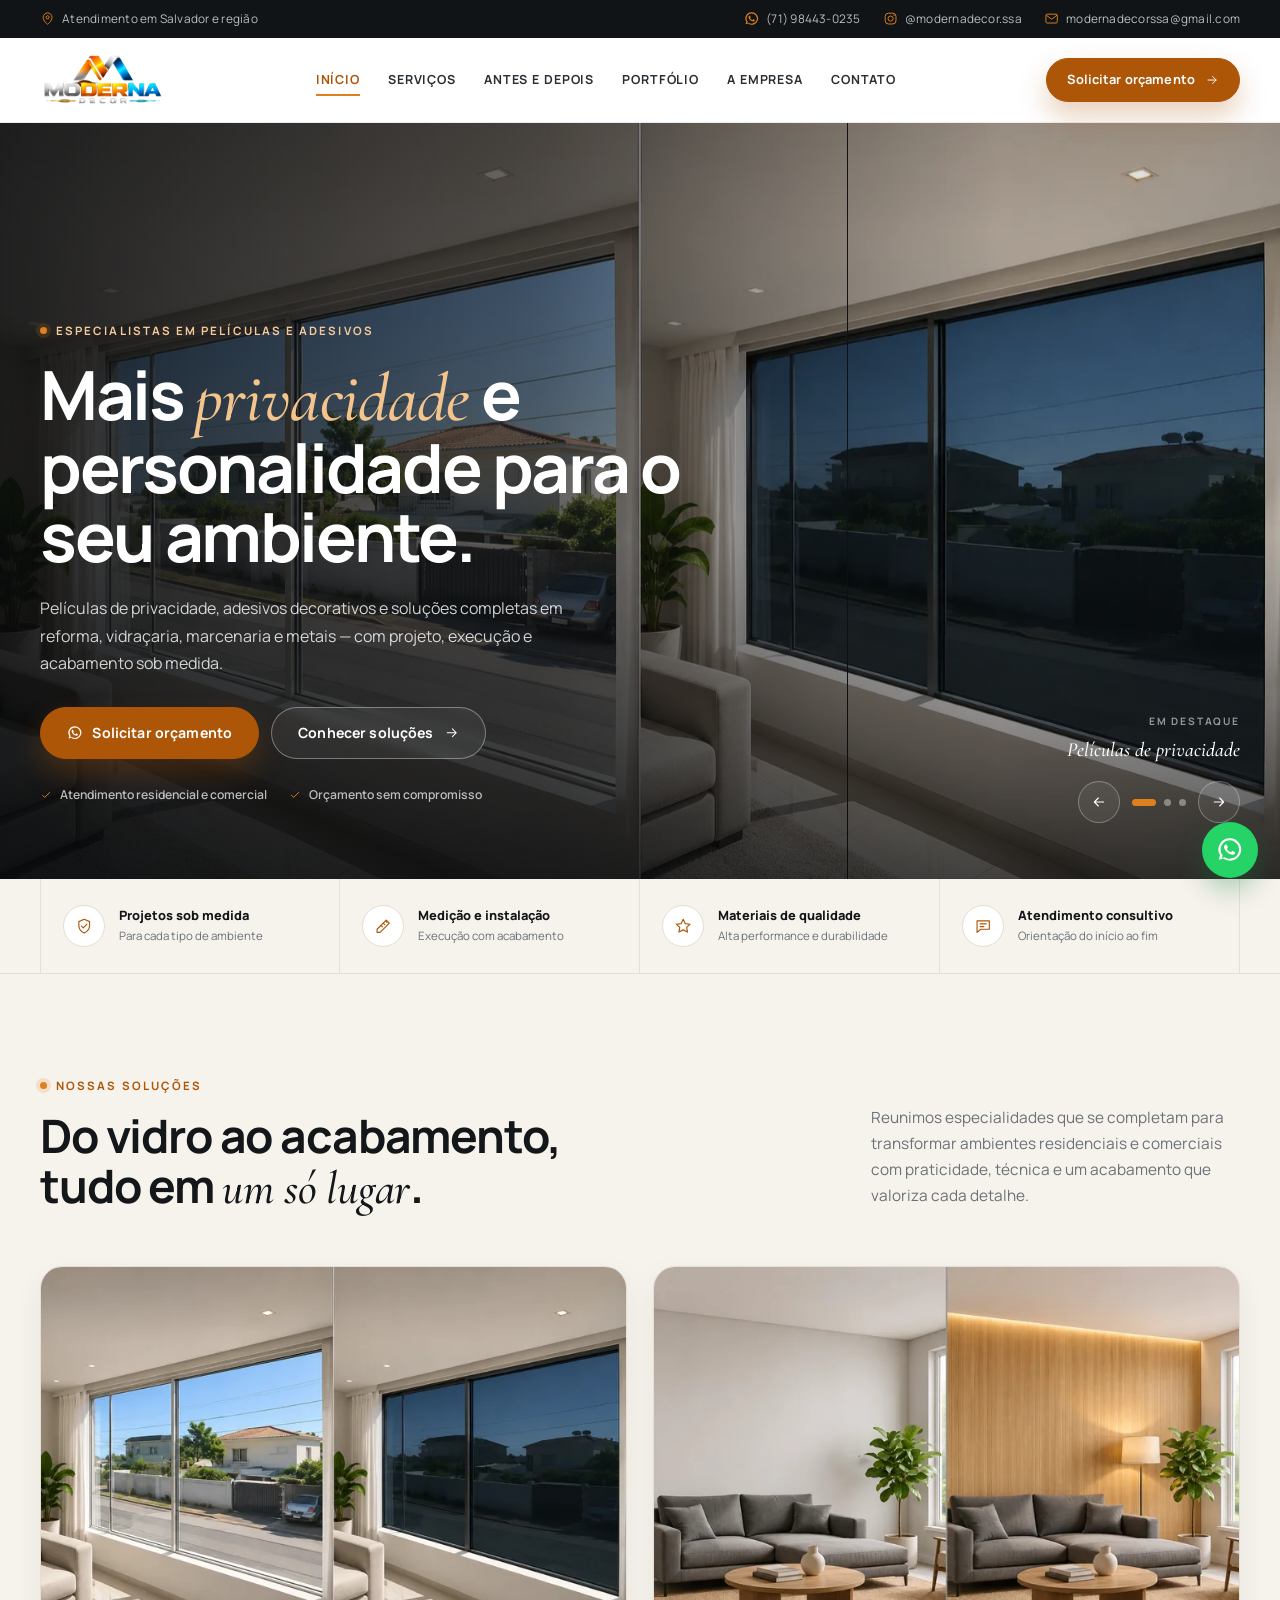
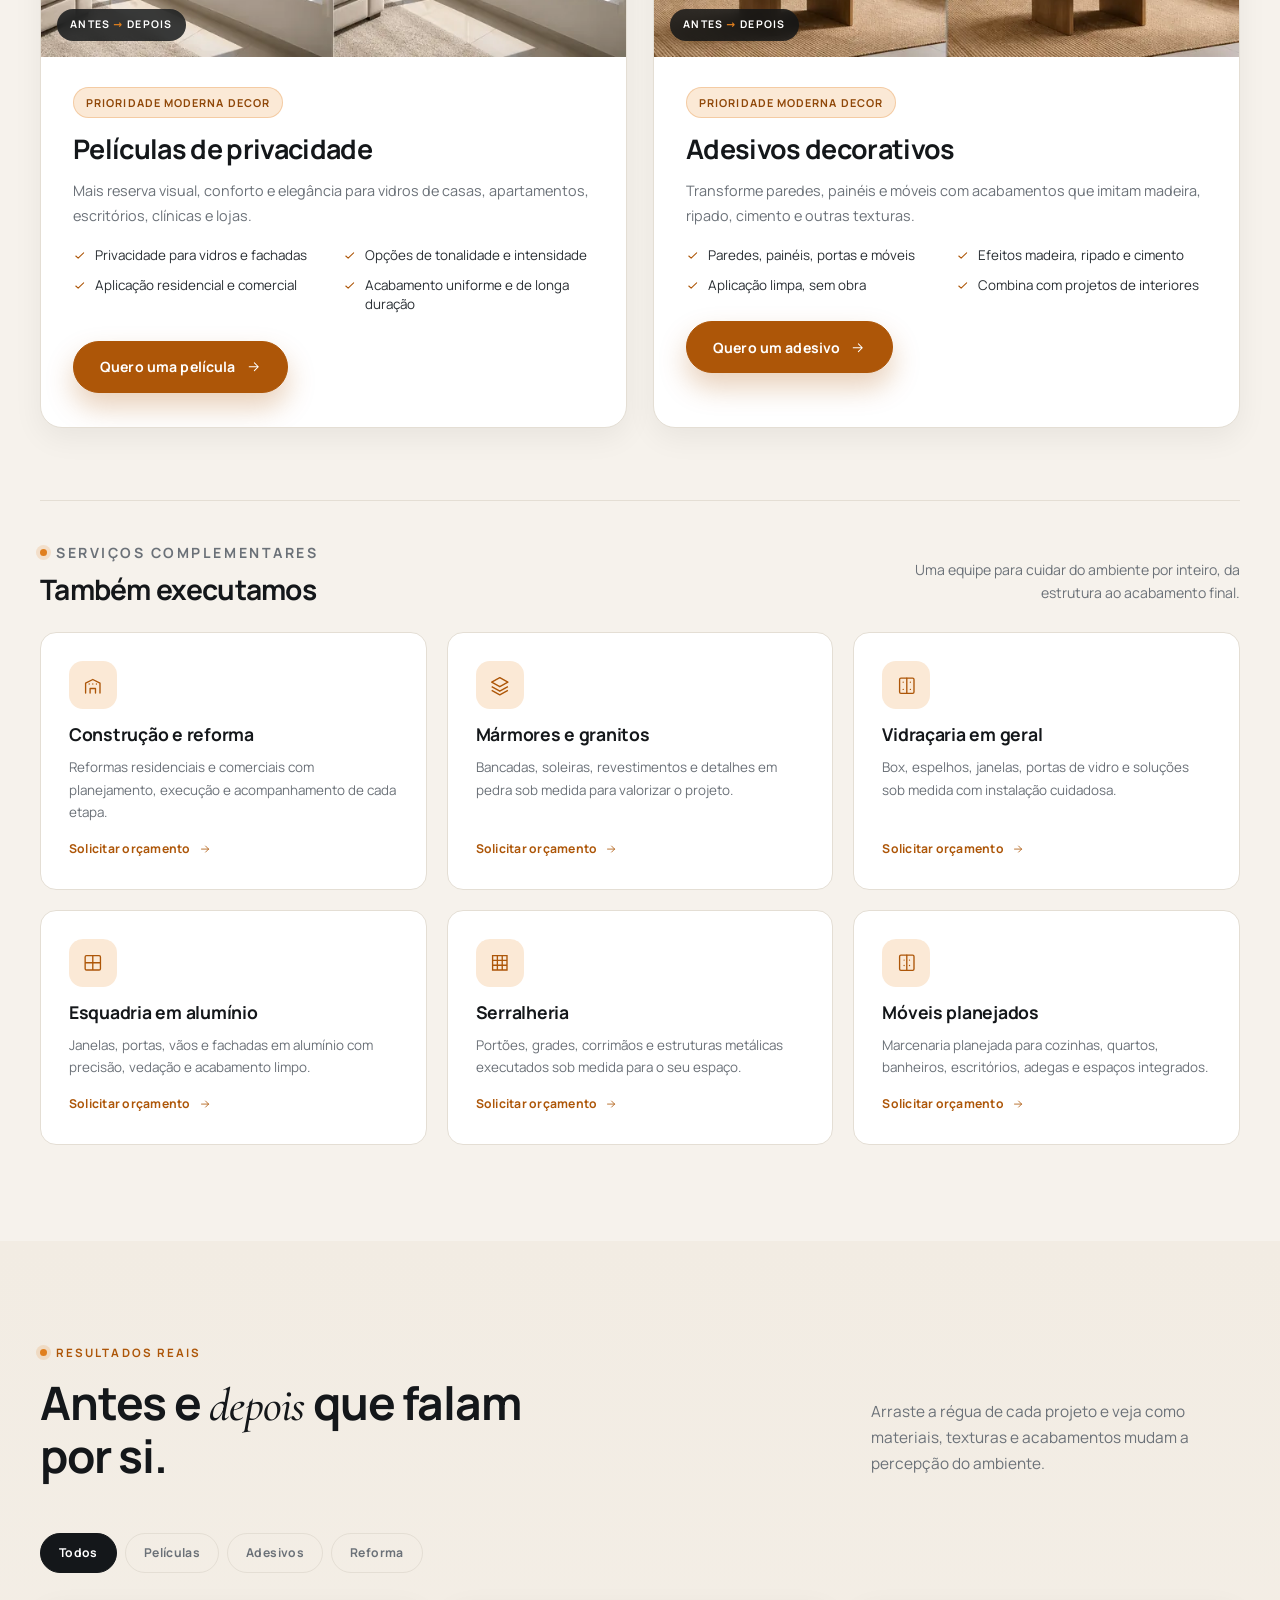
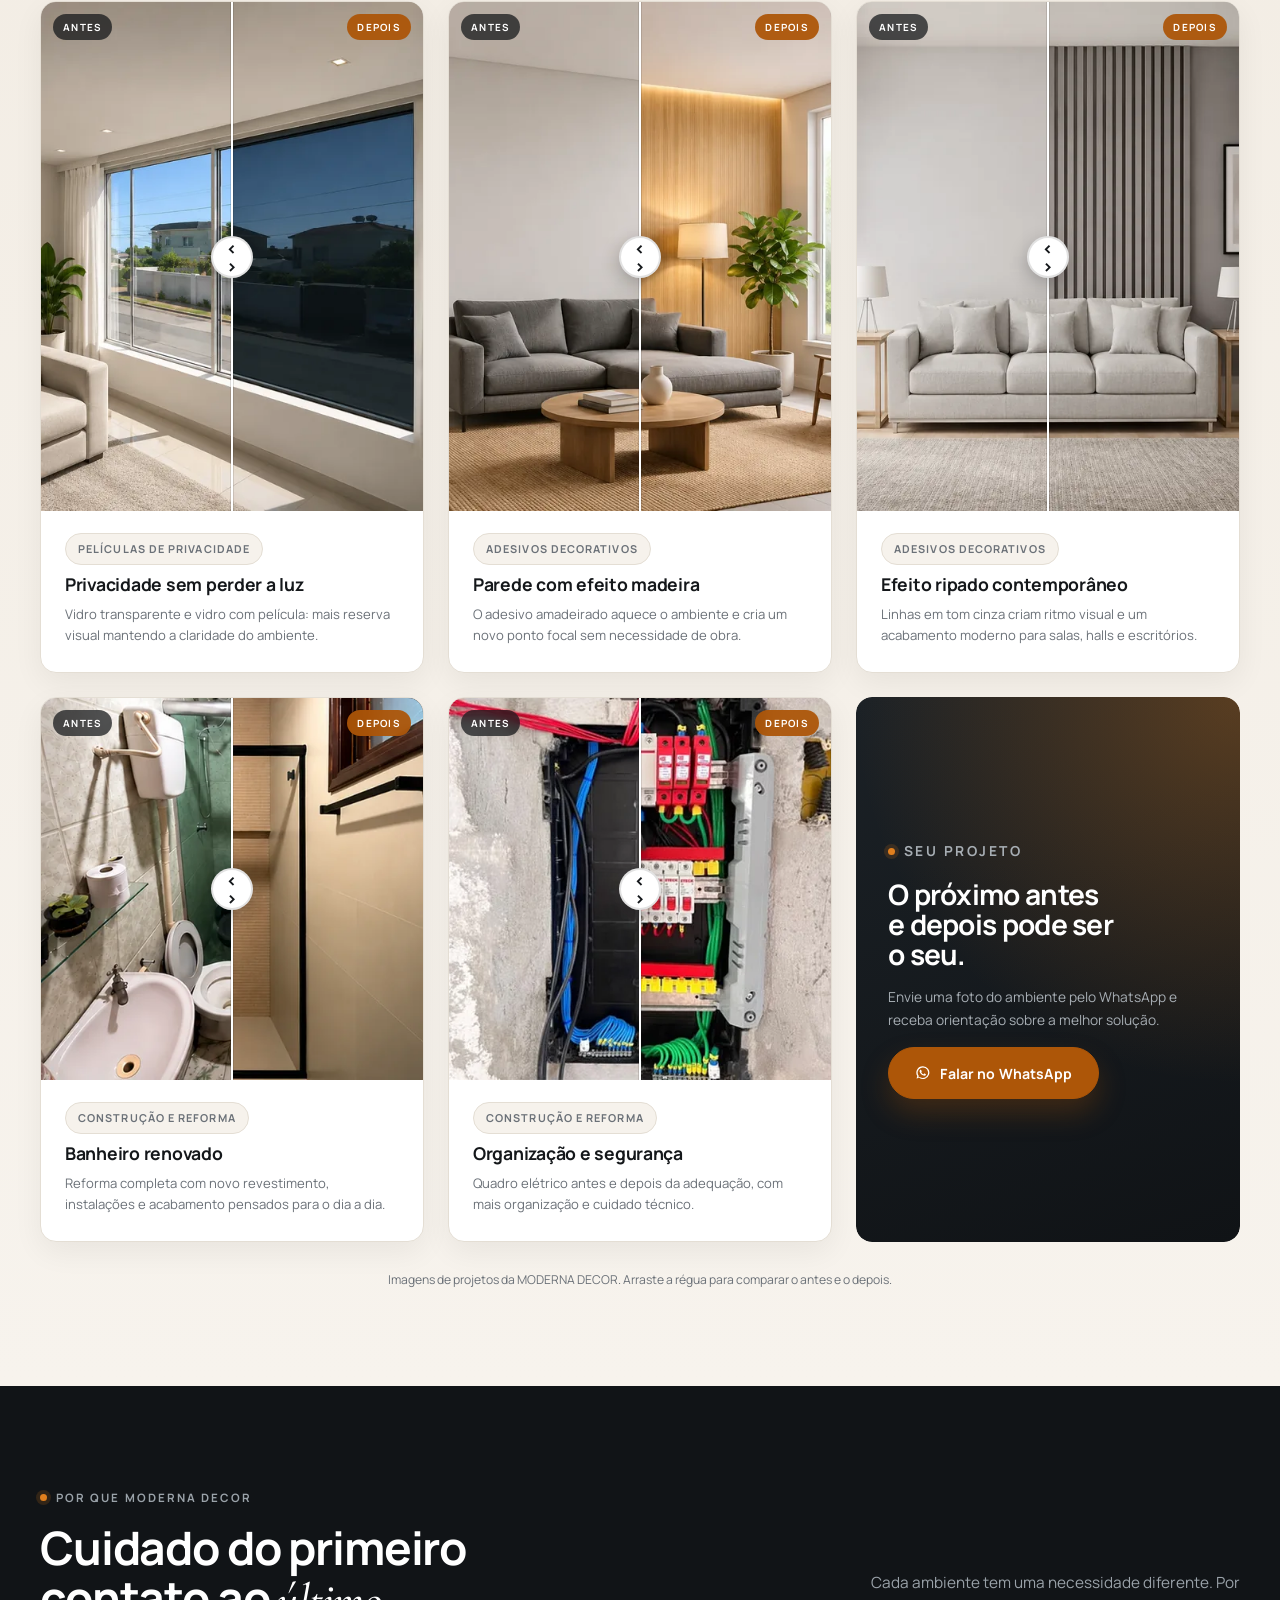
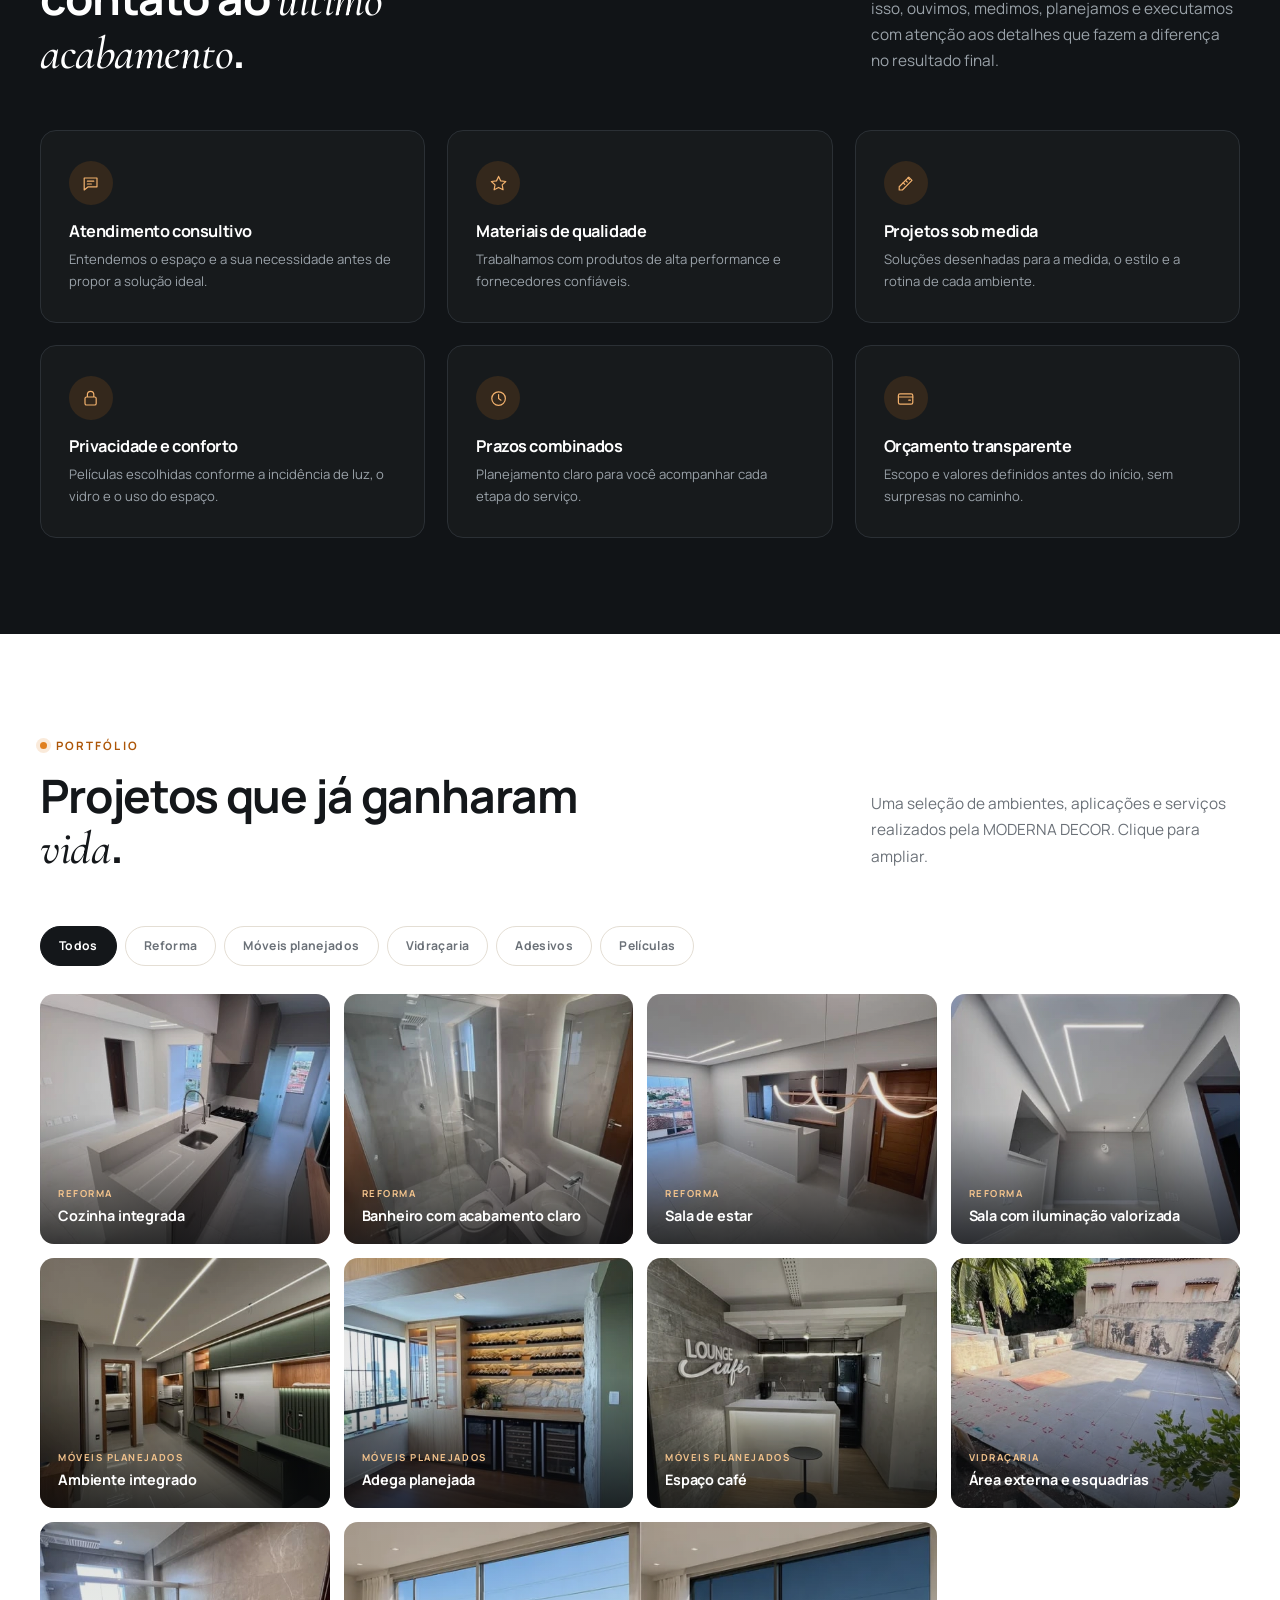
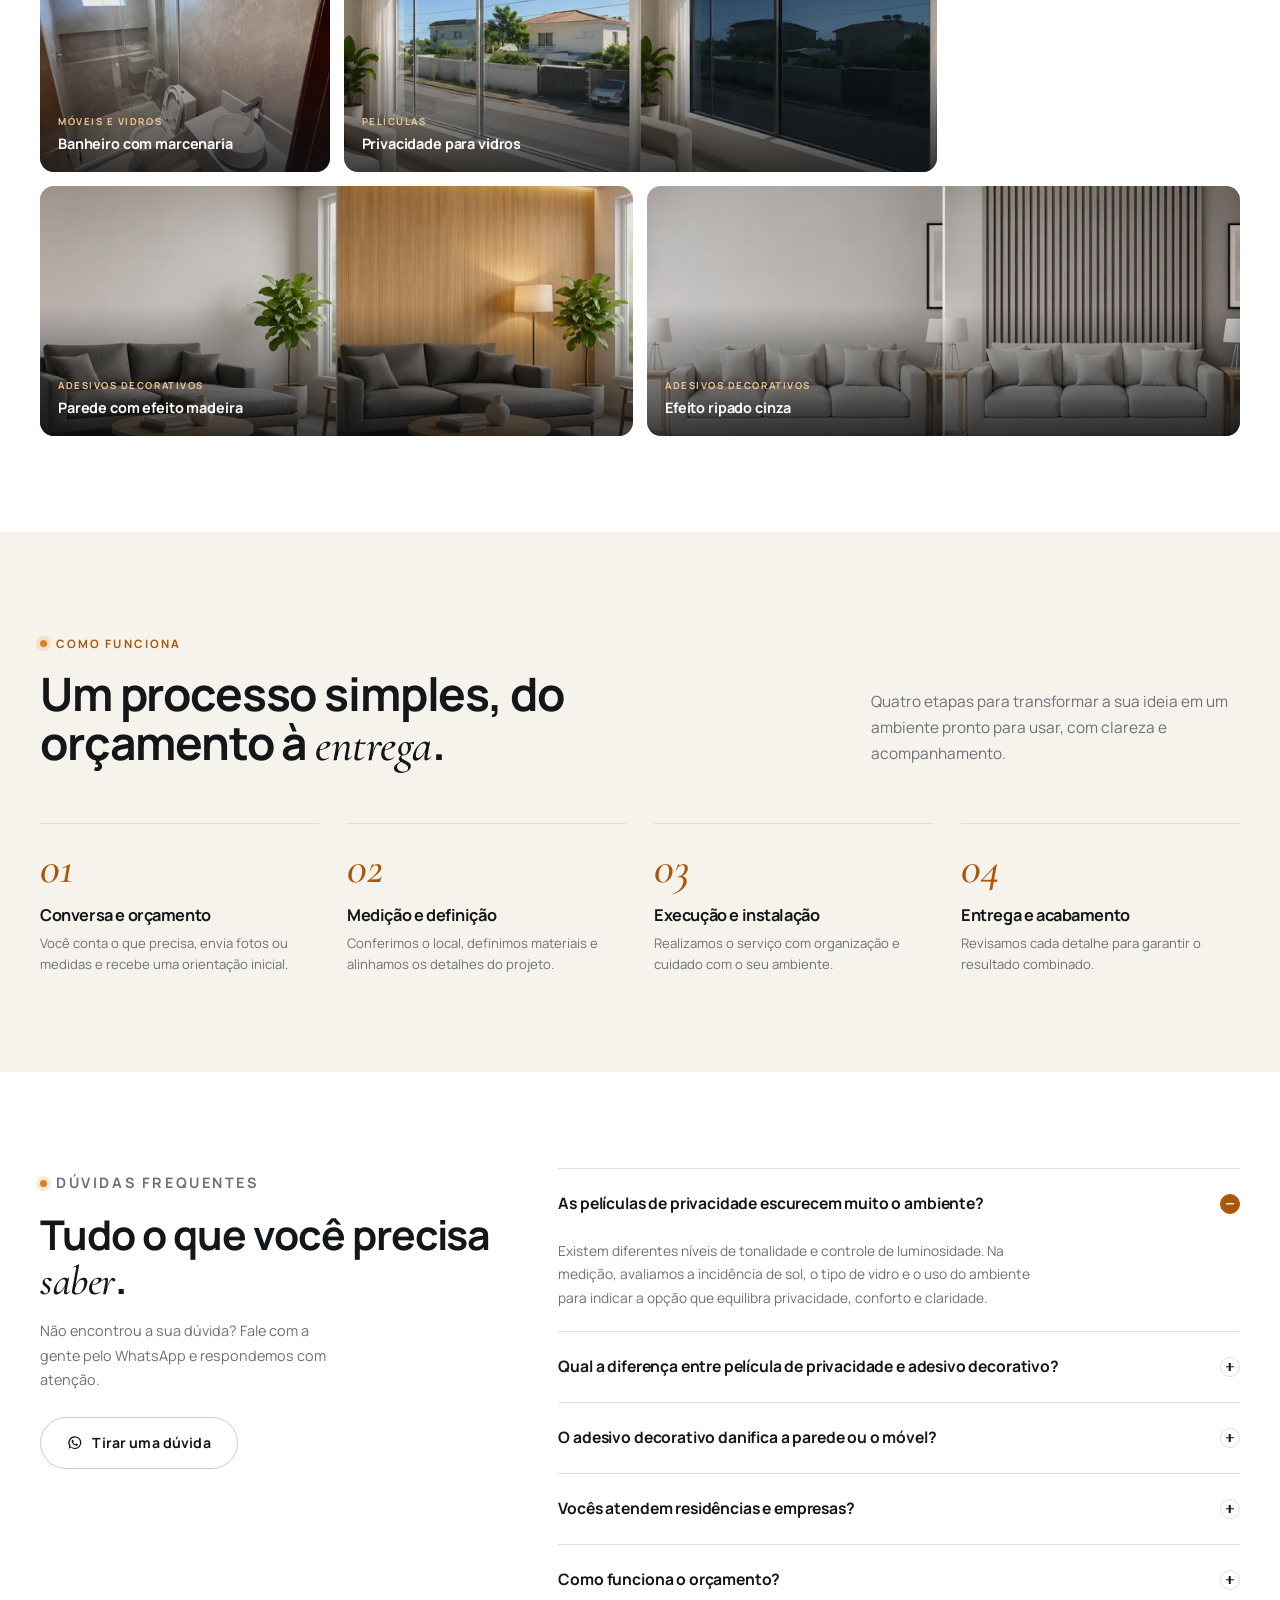
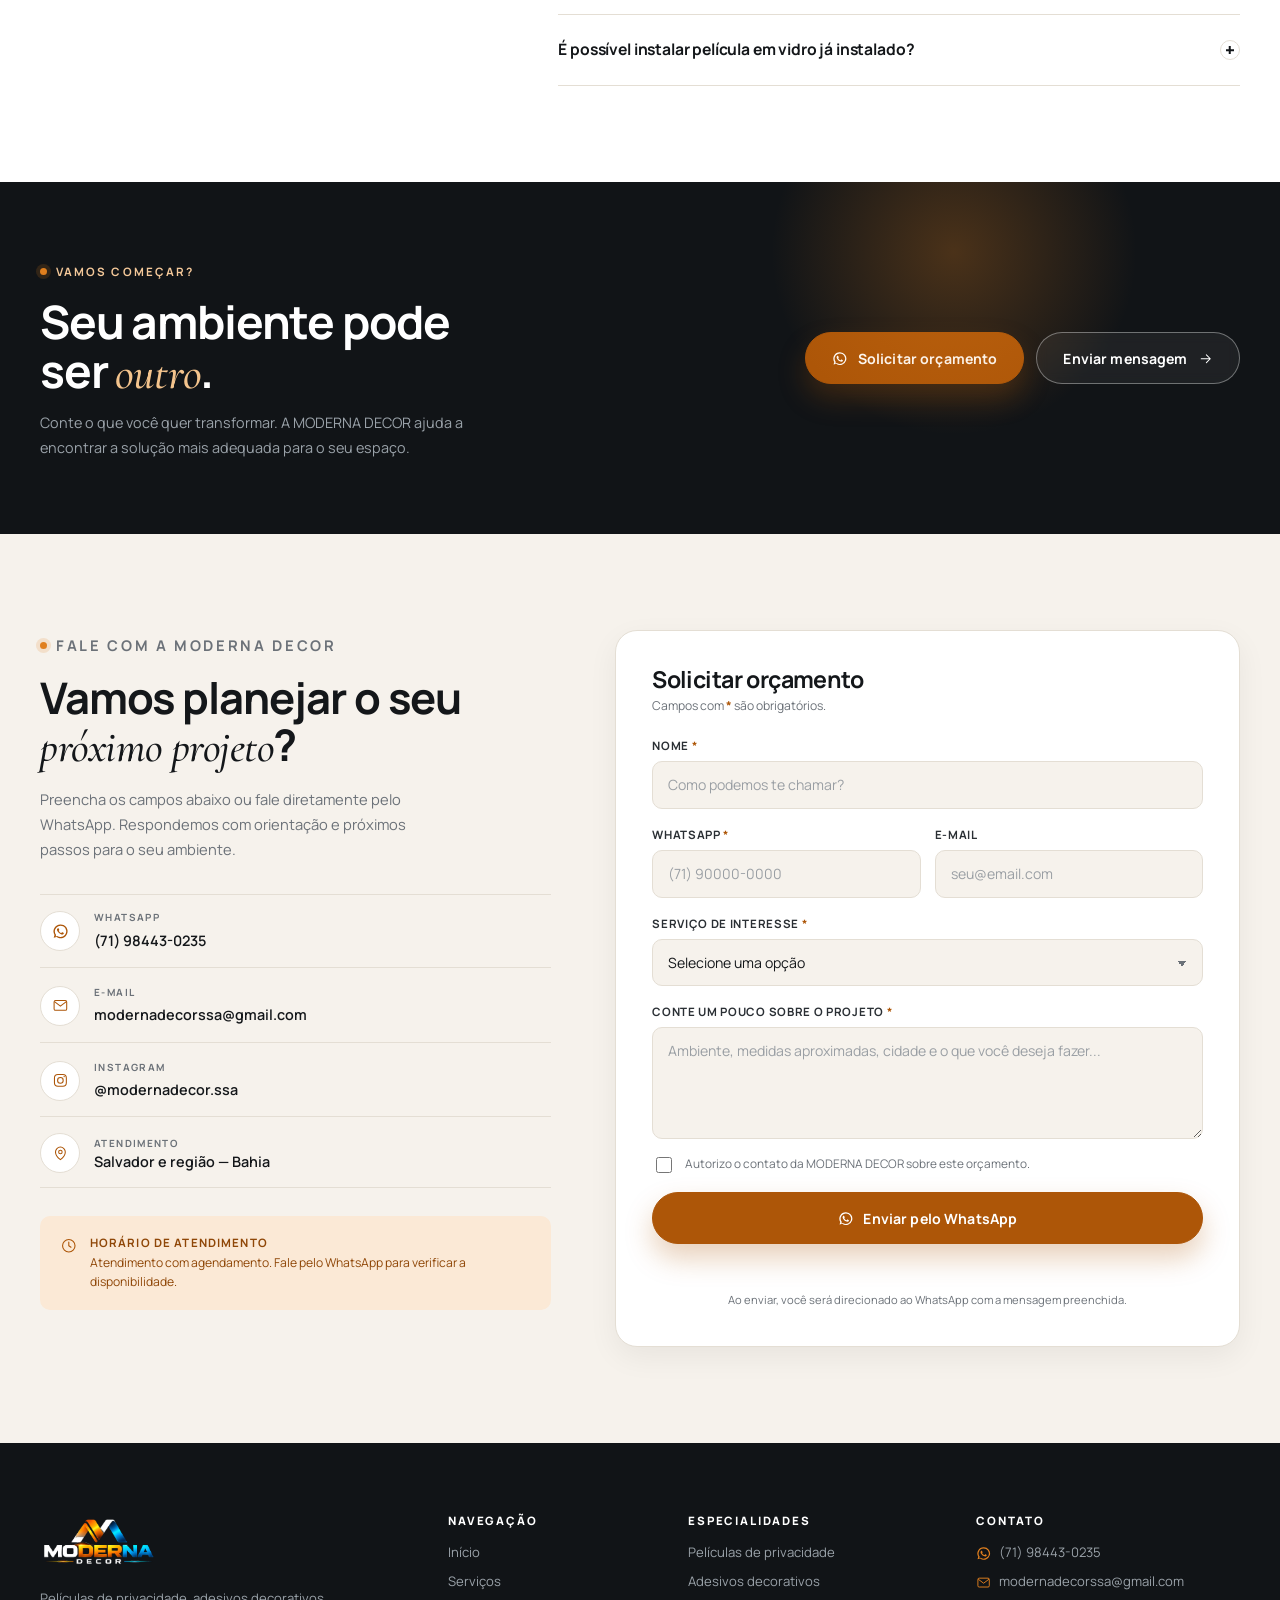
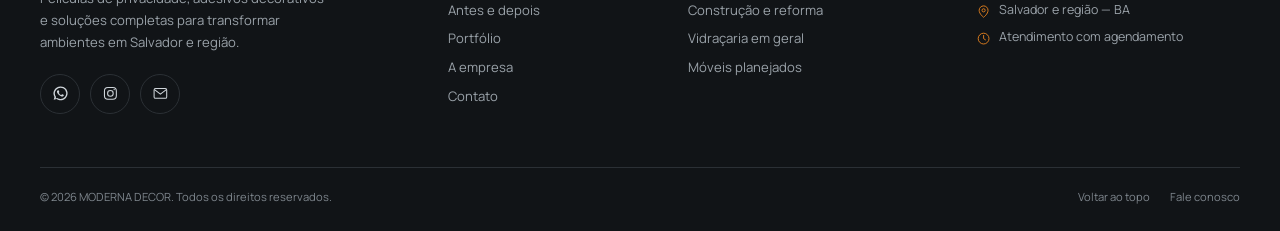
==== commit 6026107e: "Atualiza site com hero automatico, comparacoes e novos assets" ====
--- a/index.html
+++ b/index.html
@@ -3,15 +3,15 @@
 <head>
   <meta charset="UTF-8">
   <meta name="viewport" content="width=device-width, initial-scale=1.0">
-  <title>MODERNA DECOR | Películas de privacidade e adesivos decorativos</title>
-  <meta name="description" content="Películas de privacidade para vidros e adesivos decorativos para paredes. Atendimento residencial e comercial. Solicite orçamento pelo WhatsApp.">
-  <meta name="robots" content="noindex, nofollow">
-  <meta name="theme-color" content="#fbf9f6">
+  <title>MODERNA DECOR | Películas de privacidade, adesivos decorativos e reformas</title>
+  <meta name="description" content="Películas de privacidade, adesivos decorativos, construção e reforma, mármores e granitos, vidraçaria, esquadria de alumínio, serralheria e móveis planejados em Salvador e região. Solicite seu orçamento.">
+  <meta name="robots" content="index, follow">
+  <meta name="theme-color" content="#111417">
   <meta property="og:type" content="website">
   <meta property="og:locale" content="pt_BR">
   <meta property="og:site_name" content="MODERNA DECOR">
   <meta property="og:title" content="MODERNA DECOR | Películas de privacidade e adesivos decorativos">
-  <meta property="og:description" content="Mais privacidade e estilo para seus ambientes. Películas para vidros e adesivos decorativos para ambientes residenciais e comerciais.">
+  <meta property="og:description" content="Mais privacidade, design e acabamento para seus ambientes. Películas para vidros, adesivos decorativos e soluções completas em reforma, vidraçaria, marcenaria e metais.">
   <meta property="og:image" content="assets/images/marca/og-moderna-decor.jpg">
   <meta property="og:image:type" content="image/jpeg">
   <meta property="og:image:width" content="1200">
@@ -22,9 +22,9 @@
   <link rel="icon" href="assets/images/marca/favicon.ico" sizes="any">
   <link rel="icon" type="image/png" sizes="32x32" href="assets/images/marca/favicon-32.png">
   <link rel="apple-touch-icon" href="assets/images/marca/apple-touch-icon.png">
-  <link rel="preload" href="assets/fonts/cormorant-garamond-latin.woff2" as="font" type="font/woff2" crossorigin>
+  <link rel="preload" href="assets/fonts/manrope-latin.woff2" as="font" type="font/woff2" crossorigin>
   <link rel="preload" href="assets/fonts/cormorant-garamond-italic-latin.woff2" as="font" type="font/woff2" crossorigin>
-  <link rel="preload" href="assets/fonts/manrope-latin.woff2" as="font" type="font/woff2" crossorigin>
+  <link rel="preload" href="assets/images/hero/hero-pelicula-960.webp" as="image" type="image/webp" media="(max-width: 820px)">
   <script>document.documentElement.classList.add("js");</script>
   <link rel="stylesheet" href="css/styles.css">
   <script src="js/config.js" defer></script>
@@ -32,22 +32,73 @@
   <script type="application/ld+json">
   {
     "@context": "https://schema.org",
-    "@type": "Organization",
+    "@type": "HomeAndConstructionBusiness",
     "name": "MODERNA DECOR",
-    "description": "Películas de privacidade, adesivos decorativos e serviços complementares de construção, mármores e granitos e móveis planejados.",
+    "description": "Películas de privacidade, adesivos decorativos, construção e reforma, mármores e granitos, vidraçaria em geral, esquadria em alumínio, serralheria e móveis planejados.",
     "email": "modernadecorssa@gmail.com",
     "telephone": "+55-71-98443-0235",
-    "sameAs": [
-      "https://www.instagram.com/modernadecor.ssa/"
-    ],
     "logo": "assets/images/marca/logo-moderna-decor.png",
-    "image": "assets/images/montagens/pelicula-privacidade.webp"
+    "image": "assets/images/marca/og-moderna-decor.jpg",
+    "sameAs": ["https://www.instagram.com/modernadecor.ssa/"],
+    "areaServed": { "@type": "City", "name": "Salvador" },
+    "address": { "@type": "PostalAddress", "addressLocality": "Salvador", "addressRegion": "BA", "addressCountry": "BR" },
+    "hasOfferCatalog": {
+      "@type": "OfferCatalog",
+      "name": "Serviços MODERNA DECOR",
+      "itemListElement": [
+        { "@type": "Offer", "itemOffered": { "@type": "Service", "name": "Películas de privacidade" } },
+        { "@type": "Offer", "itemOffered": { "@type": "Service", "name": "Adesivos decorativos" } },
+        { "@type": "Offer", "itemOffered": { "@type": "Service", "name": "Construção e reforma" } },
+        { "@type": "Offer", "itemOffered": { "@type": "Service", "name": "Mármores e granitos" } },
+        { "@type": "Offer", "itemOffered": { "@type": "Service", "name": "Vidraçaria em geral" } },
+        { "@type": "Offer", "itemOffered": { "@type": "Service", "name": "Esquadria em alumínio" } },
+        { "@type": "Offer", "itemOffered": { "@type": "Service", "name": "Serralheria" } },
+        { "@type": "Offer", "itemOffered": { "@type": "Service", "name": "Móveis planejados" } }
+      ]
+    }
   }
   </script>
 </head>
 <body>
   <a class="skip-link" href="#conteudo">Pular para o conteúdo</a>
 
+  <svg class="svg-sprite" aria-hidden="true" focusable="false">
+    <symbol id="i-whatsapp" viewBox="0 0 24 24"><path fill="currentColor" d="M12.04 2a9.9 9.9 0 0 0-8.5 15l-1.1 4 4.1-1.08A9.9 9.9 0 1 0 12.04 2Zm0 18.02a8.1 8.1 0 0 1-4.12-1.13l-.3-.18-2.43.64.65-2.37-.2-.31a8.1 8.1 0 1 1 6.4 3.35Zm4.44-6.07c-.24-.12-1.44-.71-1.66-.79-.22-.08-.39-.12-.55.12-.16.24-.63.79-.77.95-.14.16-.28.18-.53.06a6.62 6.62 0 0 1-1.94-1.2 7.3 7.3 0 0 1-1.34-1.67c-.14-.24-.02-.37.1-.49.11-.11.24-.28.36-.42.12-.14.16-.24.24-.4.08-.16.04-.3-.02-.42-.06-.12-.55-1.32-.75-1.8-.2-.47-.4-.4-.55-.41h-.47c-.16 0-.42.06-.64.3-.22.24-.84.82-.84 2s.86 2.32.98 2.48c.12.16 1.69 2.58 4.1 3.62.57.25 1.02.4 1.37.51.58.18 1.1.16 1.51.1.46-.07 1.42-.58 1.62-1.14.2-.56.2-1.04.14-1.14-.06-.1-.22-.16-.46-.28Z"/></symbol>
+    <symbol id="i-instagram" viewBox="0 0 24 24"><rect x="3.5" y="3.5" width="17" height="17" rx="5" fill="none" stroke="currentColor" stroke-width="1.5"/><circle cx="12" cy="12" r="4" fill="none" stroke="currentColor" stroke-width="1.5"/><circle cx="17.4" cy="6.6" r="1" fill="currentColor"/></symbol>
+    <symbol id="i-mail" viewBox="0 0 24 24"><rect x="3" y="5" width="18" height="14" rx="2" fill="none" stroke="currentColor" stroke-width="1.5"/><path d="m4 7 8 6 8-6" fill="none" stroke="currentColor" stroke-width="1.5" stroke-linecap="round" stroke-linejoin="round"/></symbol>
+    <symbol id="i-pin" viewBox="0 0 24 24"><path d="M12 21s7-5.2 7-11a7 7 0 1 0-14 0c0 5.8 7 11 7 11Z" fill="none" stroke="currentColor" stroke-width="1.5"/><circle cx="12" cy="10" r="2.5" fill="none" stroke="currentColor" stroke-width="1.5"/></symbol>
+    <symbol id="i-arrow-right" viewBox="0 0 24 24"><path d="M5 12h14M13 6l6 6-6 6" fill="none" stroke="currentColor" stroke-width="1.6" stroke-linecap="round" stroke-linejoin="round"/></symbol>
+    <symbol id="i-arrow-left" viewBox="0 0 24 24"><path d="M19 12H5M11 6l-6 6 6 6" fill="none" stroke="currentColor" stroke-width="1.6" stroke-linecap="round" stroke-linejoin="round"/></symbol>
+    <symbol id="i-arrow-up" viewBox="0 0 24 24"><path d="M12 19V5M6 11l6-6 6 6" fill="none" stroke="currentColor" stroke-width="1.6" stroke-linecap="round" stroke-linejoin="round"/></symbol>
+    <symbol id="i-check" viewBox="0 0 24 24"><path d="m5 12.5 4.2 4L19 7" fill="none" stroke="currentColor" stroke-width="1.9" stroke-linecap="round" stroke-linejoin="round"/></symbol>
+    <symbol id="i-close" viewBox="0 0 24 24"><path d="m6 6 12 12M18 6 6 18" fill="none" stroke="currentColor" stroke-width="1.8" stroke-linecap="round"/></symbol>
+    <symbol id="i-zoom" viewBox="0 0 24 24"><circle cx="11" cy="11" r="6" fill="none" stroke="currentColor" stroke-width="1.5"/><path d="m16 16 4 4M11 8v6M8 11h6" fill="none" stroke="currentColor" stroke-width="1.5" stroke-linecap="round"/></symbol>
+    <symbol id="i-lock" viewBox="0 0 24 24"><rect x="5" y="10" width="14" height="10" rx="2" fill="none" stroke="currentColor" stroke-width="1.5"/><path d="M8 10V7a4 4 0 0 1 8 0v3" fill="none" stroke="currentColor" stroke-width="1.5"/></symbol>
+    <symbol id="i-shield" viewBox="0 0 24 24"><path d="M12 3 5 6v5c0 4.4 3 8 7 10 4-2 7-5.6 7-10V6l-7-3Z" fill="none" stroke="currentColor" stroke-width="1.5" stroke-linejoin="round"/><path d="m8.5 12 2.3 2.2 4.7-4.9" fill="none" stroke="currentColor" stroke-width="1.5" stroke-linecap="round" stroke-linejoin="round"/></symbol>
+    <symbol id="i-build" viewBox="0 0 24 24"><path d="M4 20V9l8-4 8 4v11M9 20v-5h6v5M8 10h.01M12 10h.01M16 10h.01" fill="none" stroke="currentColor" stroke-width="1.5" stroke-linecap="round" stroke-linejoin="round"/></symbol>
+    <symbol id="i-stone" viewBox="0 0 24 24"><path d="m12 3 9 5-9 5-9-5 9-5Z" fill="none" stroke="currentColor" stroke-width="1.5" stroke-linejoin="round"/><path d="m3 13 9 5 9-5" fill="none" stroke="currentColor" stroke-width="1.5" stroke-linejoin="round"/><path d="m3 17 9 5 9-5" fill="none" stroke="currentColor" stroke-width="1.5" stroke-linejoin="round"/></symbol>
+    <symbol id="i-glass" viewBox="0 0 24 24"><rect x="4" y="3.5" width="16" height="17" rx="1.5" fill="none" stroke="currentColor" stroke-width="1.5"/><path d="M12 3.5v17M8 8h.01M16 8h.01M8 16h.01M16 16h.01" fill="none" stroke="currentColor" stroke-width="1.5" stroke-linecap="round"/></symbol>
+    <symbol id="i-window" viewBox="0 0 24 24"><rect x="3.5" y="4" width="17" height="16" rx="1.5" fill="none" stroke="currentColor" stroke-width="1.5"/><path d="M12 4v16M3.5 12h17" fill="none" stroke="currentColor" stroke-width="1.5"/></symbol>
+    <symbol id="i-metal" viewBox="0 0 24 24"><path d="M4 4h16v16H4zM4 9.3h16M4 14.7h16M9.3 4v16M14.7 4v16" fill="none" stroke="currentColor" stroke-width="1.5"/></symbol>
+    <symbol id="i-cabinet" viewBox="0 0 24 24"><rect x="4" y="3.5" width="16" height="17" rx="1.5" fill="none" stroke="currentColor" stroke-width="1.5"/><path d="M12 3.5v17M9 9h.01M15 9h.01M9 15h.01M15 15h.01" fill="none" stroke="currentColor" stroke-width="1.5" stroke-linecap="round"/></symbol>
+    <symbol id="i-ruler" viewBox="0 0 24 24"><path d="m4 16 12-12 4 4L8 20H4v-4Z" fill="none" stroke="currentColor" stroke-width="1.5" stroke-linejoin="round"/><path d="m9 11 2 2M12 8l2 2M15 5l2 2" fill="none" stroke="currentColor" stroke-width="1.5" stroke-linecap="round"/></symbol>
+    <symbol id="i-clock" viewBox="0 0 24 24"><circle cx="12" cy="12" r="8.5" fill="none" stroke="currentColor" stroke-width="1.5"/><path d="M12 7v5l3 2" fill="none" stroke="currentColor" stroke-width="1.5" stroke-linecap="round" stroke-linejoin="round"/></symbol>
+    <symbol id="i-chat" viewBox="0 0 24 24"><path d="M4 5h16v11H9l-5 4V5Z" fill="none" stroke="currentColor" stroke-width="1.5" stroke-linejoin="round"/><path d="M8 9h8M8 12.5h5" fill="none" stroke="currentColor" stroke-width="1.5" stroke-linecap="round"/></symbol>
+    <symbol id="i-wallet" viewBox="0 0 24 24"><rect x="3" y="6" width="18" height="13" rx="2" fill="none" stroke="currentColor" stroke-width="1.5"/><path d="M3 10h18M16 14h2" fill="none" stroke="currentColor" stroke-width="1.5" stroke-linecap="round"/></symbol>
+    <symbol id="i-star" viewBox="0 0 24 24"><path d="m12 3 2.6 5.6L21 9.4l-4.5 4.2 1.1 6.1L12 16.8 6.4 19.7l1.1-6.1L3 9.4l6.4-.8L12 3Z" fill="none" stroke="currentColor" stroke-width="1.5" stroke-linejoin="round"/></symbol>
+  </svg>
+
+  <div class="topbar">
+    <div class="container topbar__inner">
+      <p class="topbar__area"><svg aria-hidden="true"><use href="#i-pin"></use></svg>Atendimento em Salvador e região</p>
+      <div class="topbar__links">
+        <a href="https://wa.me/5571984430235" target="_blank" rel="noopener noreferrer" data-whatsapp><svg aria-hidden="true"><use href="#i-whatsapp"></use></svg>(71) 98443-0235</a>
+        <a href="https://instagram.com/modernadecor.ssa" target="_blank" rel="noopener noreferrer" data-instagram><svg aria-hidden="true"><use href="#i-instagram"></use></svg>@modernadecor.ssa</a>
+        <a class="topbar__email" href="mailto:modernadecorssa@gmail.com"><svg aria-hidden="true"><use href="#i-mail"></use></svg>modernadecorssa@gmail.com</a>
+      </div>
+    </div>
+  </div>
+
   <header class="site-header" data-header>
     <div class="container site-header__inner">
       <a class="brand" href="#inicio" aria-label="MODERNA DECOR — página inicial">
@@ -57,13 +108,16 @@
       <nav class="main-nav" aria-label="Navegação principal">
         <a href="#inicio">Início</a>
         <a href="#servicos">Serviços</a>
+        <a href="#antes-depois">Antes e depois</a>
+        <a href="#portfolio">Portfólio</a>
+        <a href="#diferenciais">A empresa</a>
         <a href="#contato">Contato</a>
       </nav>
 
       <div class="site-header__actions">
-        <a class="btn btn--primary btn--small header-cta" href="https://wa.me/5571984430235" target="_blank" rel="noopener noreferrer" data-whatsapp>
-          Orçamento
-          <svg aria-hidden="true" viewBox="0 0 24 24" fill="none"><path d="M5 12h14M13 6l6 6-6 6" stroke="currentColor" stroke-width="1.6" stroke-linecap="round" stroke-linejoin="round"/></svg>
+        <a class="btn btn--brand btn--small header-cta" href="https://wa.me/5571984430235" target="_blank" rel="noopener noreferrer" data-whatsapp>
+          Solicitar orçamento
+          <svg aria-hidden="true"><use href="#i-arrow-right"></use></svg>
         </a>
         <button class="menu-toggle" type="button" aria-label="Abrir menu" aria-expanded="false" aria-controls="menu-mobile" data-menu-toggle>
           <span></span><span></span>
@@ -73,301 +127,721 @@
 
     <div class="mobile-menu" id="menu-mobile" aria-hidden="true" data-menu inert>
       <div class="mobile-menu__inner">
-        <p class="mobile-menu__eyebrow">Menu</p>
+        <p class="mobile-menu__eyebrow">Navegação</p>
         <nav class="mobile-menu__nav" aria-label="Navegação móvel">
           <a href="#inicio">Início</a>
           <a href="#servicos">Serviços</a>
+          <a href="#antes-depois">Antes e depois</a>
+          <a href="#portfolio">Portfólio</a>
+          <a href="#diferenciais">A empresa</a>
           <a href="#contato">Contato</a>
         </nav>
-        <a class="btn btn--primary" href="https://wa.me/5571984430235" target="_blank" rel="noopener noreferrer" data-whatsapp>
+        <div class="mobile-menu__contact">
+          <a href="https://wa.me/5571984430235" target="_blank" rel="noopener noreferrer" data-whatsapp><svg aria-hidden="true"><use href="#i-whatsapp"></use></svg>(71) 98443-0235</a>
+          <a href="https://instagram.com/modernadecor.ssa" target="_blank" rel="noopener noreferrer" data-instagram><svg aria-hidden="true"><use href="#i-instagram"></use></svg>@modernadecor.ssa</a>
+        </div>
+        <a class="btn btn--brand btn--full" href="https://wa.me/5571984430235" target="_blank" rel="noopener noreferrer" data-whatsapp>
           Solicitar orçamento pelo WhatsApp
+          <svg aria-hidden="true"><use href="#i-arrow-right"></use></svg>
         </a>
       </div>
     </div>
   </header>
-
   <main id="conteudo">
     <section class="hero" id="inicio" aria-labelledby="hero-title">
+      <div class="hero__slides" data-hero-slides aria-hidden="true">
+        <div class="hero__slide is-active">
+          <img src="assets/images/hero/hero-pelicula.webp" srcset="assets/images/hero/hero-pelicula-960.webp 960w, assets/images/hero/hero-pelicula.webp 1536w" sizes="100vw" width="1536" height="1024" alt="" fetchpriority="high">
+        </div>
+        <div class="hero__slide">
+          <img src="assets/images/hero/hero-adesivo-madeira.webp" srcset="assets/images/hero/hero-adesivo-madeira-960.webp 960w, assets/images/hero/hero-adesivo-madeira.webp 1536w" sizes="100vw" width="1536" height="1024" alt="" loading="lazy">
+        </div>
+        <div class="hero__slide">
+          <img src="assets/images/hero/hero-adesivo-ripado.webp" srcset="assets/images/hero/hero-adesivo-ripado-960.webp 960w, assets/images/hero/hero-adesivo-ripado.webp 1536w" sizes="100vw" width="1536" height="1024" alt="" loading="lazy">
+        </div>
+      </div>
+      <div class="hero__scrim" aria-hidden="true"></div>
+
       <div class="container hero__inner">
         <div class="hero__content">
-          <p class="eyebrow"><span class="eyebrow__dot"></span>Películas e adesivos decorativos</p>
-          <h1 id="hero-title">Mais <em>privacidade</em> e estilo para seus ambientes</h1>
-          <p class="hero__lead">Películas de privacidade e adesivos decorativos para renovar ambientes residenciais e comerciais.</p>
-
+          <p class="eyebrow eyebrow--light"><span class="eyebrow__dot"></span>Especialistas em películas e adesivos</p>
+          <h1 id="hero-title">Mais <em>privacidade</em> e personalidade para o seu ambiente.</h1>
+          <p class="hero__lead">Películas de privacidade, adesivos decorativos e soluções completas em reforma, vidraçaria, marcenaria e metais — com projeto, execução e acabamento sob medida.</p>
           <div class="hero__actions">
             <a class="btn btn--brand" href="https://wa.me/5571984430235" target="_blank" rel="noopener noreferrer" data-whatsapp>
-              <svg aria-hidden="true" viewBox="0 0 24 24" fill="currentColor"><path d="M12.04 2a9.9 9.9 0 0 0-8.5 15l-1.1 4 4.1-1.08A9.9 9.9 0 1 0 12.04 2Zm0 18.02a8.1 8.1 0 0 1-4.12-1.13l-.3-.18-2.43.64.65-2.37-.2-.31a8.1 8.1 0 1 1 6.4 3.35Zm4.44-6.07c-.24-.12-1.44-.71-1.66-.79-.22-.08-.39-.12-.55.12-.16.24-.63.79-.77.95-.14.16-.28.18-.53.06a6.62 6.62 0 0 1-1.94-1.2 7.3 7.3 0 0 1-1.34-1.67c-.14-.24-.02-.37.1-.49.11-.11.24-.28.36-.42.12-.14.16-.24.24-.4.08-.16.04-.3-.02-.42-.06-.12-.55-1.32-.75-1.8-.2-.47-.4-.4-.55-.41h-.47c-.16 0-.42.06-.64.3-.22.24-.84.82-.84 2s.86 2.32.98 2.48c.12.16 1.69 2.58 4.1 3.62.57.25 1.02.4 1.37.51.58.18 1.1.16 1.51.1.46-.07 1.42-.58 1.62-1.14.2-.56.2-1.04.14-1.14-.06-.1-.22-.16-.46-.28Z"/></svg>
-              Solicitar orçamento pelo WhatsApp
+              <svg aria-hidden="true"><use href="#i-whatsapp"></use></svg>
+              Solicitar orçamento
             </a>
-            <a class="text-link" href="#servicos">
-              Conhecer serviços
-              <svg aria-hidden="true" viewBox="0 0 24 24" fill="none"><path d="M5 12h14M13 6l6 6-6 6" stroke="currentColor" stroke-width="1.6" stroke-linecap="round" stroke-linejoin="round"/></svg>
+            <a class="btn btn--ghost-light" href="#servicos">
+              Conhecer soluções
+              <svg aria-hidden="true"><use href="#i-arrow-right"></use></svg>
             </a>
           </div>
-        </div>
-
-        <div class="hero__panel" aria-label="Resumo dos serviços">
-          <p class="hero__panel-title">O que fazemos</p>
-          <ol class="hero__list">
-            <li>
-              <span>01</span>
-              <div>
-                <strong>Películas de privacidade</strong>
-                <small>Para vidros residenciais e comerciais.</small>
-              </div>
-            </li>
-            <li>
-              <span>02</span>
-              <div>
-                <strong>Adesivos decorativos</strong>
-                <small>Acabamentos para paredes e superfícies.</small>
-              </div>
-            </li>
-            <li>
-              <span>03</span>
-              <div>
-                <strong>Serviços complementares</strong>
-                <small>Construção, mármores e móveis planejados.</small>
-              </div>
-            </li>
-          </ol>
-        </div>
-      </div>
-    </section>
-
-    <section class="section section--white" id="servicos" aria-labelledby="privacy-title">
+          <ul class="hero__badges">
+            <li><svg aria-hidden="true"><use href="#i-check"></use></svg>Atendimento residencial e comercial</li>
+            <li><svg aria-hidden="true"><use href="#i-check"></use></svg>Orçamento sem compromisso</li>
+          </ul>
+        </div>
+
+        <div class="hero__control">
+          <div class="hero__caption">
+            <span class="hero__caption-label">Em destaque</span>
+            <strong data-hero-label>Películas de privacidade</strong>
+          </div>
+          <div class="hero__nav">
+            <button class="hero__arrow" type="button" aria-label="Slide anterior" data-hero-prev>
+              <svg aria-hidden="true"><use href="#i-arrow-left"></use></svg>
+            </button>
+            <div class="hero__dots" data-hero-dots>
+              <button class="is-active" type="button" aria-label="Ir para o slide 1" aria-pressed="true" data-hero-dot="0"></button>
+              <button type="button" aria-label="Ir para o slide 2" aria-pressed="false" data-hero-dot="1"></button>
+              <button type="button" aria-label="Ir para o slide 3" aria-pressed="false" data-hero-dot="2"></button>
+            </div>
+            <button class="hero__arrow" type="button" aria-label="Próximo slide" data-hero-next>
+              <svg aria-hidden="true"><use href="#i-arrow-right"></use></svg>
+            </button>
+          </div>
+        </div>
+      </div>
+    </section>
+
+    <section class="trust" aria-label="Diferenciais de atendimento">
+      <div class="container trust__grid">
+        <div class="trust__item">
+          <span class="trust__icon" aria-hidden="true"><svg><use href="#i-shield"></use></svg></span>
+          <div><strong>Projetos sob medida</strong><span>Para cada tipo de ambiente</span></div>
+        </div>
+        <div class="trust__item">
+          <span class="trust__icon" aria-hidden="true"><svg><use href="#i-ruler"></use></svg></span>
+          <div><strong>Medição e instalação</strong><span>Execução com acabamento</span></div>
+        </div>
+        <div class="trust__item">
+          <span class="trust__icon" aria-hidden="true"><svg><use href="#i-star"></use></svg></span>
+          <div><strong>Materiais de qualidade</strong><span>Alta performance e durabilidade</span></div>
+        </div>
+        <div class="trust__item">
+          <span class="trust__icon" aria-hidden="true"><svg><use href="#i-chat"></use></svg></span>
+          <div><strong>Atendimento consultivo</strong><span>Orientação do início ao fim</span></div>
+        </div>
+      </div>
+    </section>
+
+    <section class="section section--light" id="servicos" aria-labelledby="services-title">
       <div class="container">
         <div class="section-heading">
           <div>
-            <p class="eyebrow"><span class="eyebrow__dot"></span>Prioridade em privacidade</p>
-            <h2 id="privacy-title">Películas de privacidade</h2>
-          </div>
-          <p class="section-heading__text">Mais reserva visual para vidros de salas, escritórios, consultórios e fachadas, com opções de tom e intensidade.</p>
-        </div>
-
-        <div class="privacy__layout">
-          <figure class="media media--wide">
-            <button class="media__trigger" type="button" data-lightbox-trigger data-full="assets/images/montagens/pelicula-privacidade.webp" data-alt="Comparação ilustrativa de ambiente com vidros: à esquerda, vidro transparente; à direita, vidro com película de privacidade." data-caption="Vidro transparente e vidro com película de privacidade" aria-label="Ampliar imagem ilustrativa de comparação de vidro transparente e com película de privacidade">
-              <img src="assets/images/montagens/pelicula-privacidade.webp" srcset="assets/images/montagens/pelicula-privacidade-720.webp 720w, assets/images/montagens/pelicula-privacidade.webp 1200w" sizes="(max-width: 820px) 100vw, 58vw" width="1200" height="800" alt="Comparação ilustrativa de ambiente com vidros: à esquerda, vidro transparente; à direita, vidro com película de privacidade." fetchpriority="high">
-              <span class="media__hint" aria-hidden="true">
-                <svg viewBox="0 0 24 24" fill="none"><circle cx="11" cy="11" r="6" stroke="currentColor" stroke-width="1.5"/><path d="m16 16 4 4M11 8v6M8 11h6" stroke="currentColor" stroke-width="1.5" stroke-linecap="round"/></svg>
-              </span>
-            </button>
-            <figcaption class="media__caption">
-              <strong>Vidro transparente e com película</strong>
-              <span class="media__note">Imagem ilustrativa. Acabamentos e resultados variam conforme o material e o ambiente.</span>
-            </figcaption>
-          </figure>
-
-          <div class="privacy__content">
-            <p>As películas ajudam a reduzir a exposição visual e deixam o ambiente mais confortável. A escolha do tom e da intensidade é feita conforme o vidro, a luz e o uso do espaço.</p>
-            <ul class="privacy__list">
-              <li>
-                <svg aria-hidden="true" viewBox="0 0 24 24" fill="none"><path d="m5 12.5 4.2 4L19 7" stroke="currentColor" stroke-width="1.7" stroke-linecap="round" stroke-linejoin="round"/></svg>
-                Mais reserva visual no dia a dia
-              </li>
-              <li>
-                <svg aria-hidden="true" viewBox="0 0 24 24" fill="none"><path d="m5 12.5 4.2 4L19 7" stroke="currentColor" stroke-width="1.7" stroke-linecap="round" stroke-linejoin="round"/></svg>
-                Opções de tom e intensidade
-              </li>
-              <li>
-                <svg aria-hidden="true" viewBox="0 0 24 24" fill="none"><path d="m5 12.5 4.2 4L19 7" stroke="currentColor" stroke-width="1.7" stroke-linecap="round" stroke-linejoin="round"/></svg>
-                Aplicação residencial e comercial
-              </li>
-            </ul>
-            <p class="privacy__note">O nível de privacidade varia conforme o tipo de película, o vidro e as condições de iluminação — inclusive à noite.</p>
-            <a class="btn btn--brand" href="https://wa.me/5571984430235" target="_blank" rel="noopener noreferrer" data-whatsapp>
-              Consultar películas
-              <svg aria-hidden="true" viewBox="0 0 24 24" fill="none"><path d="M5 12h14M13 6l6 6-6 6" stroke="currentColor" stroke-width="1.6" stroke-linecap="round" stroke-linejoin="round"/></svg>
-            </a>
-          </div>
-        </div>
-      </div>
-    </section>
-
-    <section class="section section--tint" id="adesivos" aria-labelledby="adhesives-title">
+            <p class="eyebrow"><span class="eyebrow__dot"></span>Nossas soluções</p>
+            <h2 id="services-title">Do vidro ao acabamento, tudo em <em>um só lugar</em>.</h2>
+          </div>
+          <p class="section-heading__text">Reunimos especialidades que se completam para transformar ambientes residenciais e comerciais com praticidade, técnica e um acabamento que valoriza cada detalhe.</p>
+        </div>
+
+        <div class="feature-grid">
+          <article class="feature-card" data-reveal>
+            <figure class="feature-card__media">
+              <img src="assets/images/antes-depois/comparacao-pelicula.webp" srcset="assets/images/antes-depois/comparacao-pelicula-720.webp 720w, assets/images/antes-depois/comparacao-pelicula.webp 1200w" sizes="(max-width: 820px) 92vw, 46vw" width="1200" height="800" alt="Comparação de vidro transparente e vidro com película de privacidade" loading="lazy">
+              <figcaption class="media-badge">Antes <span aria-hidden="true">→</span> Depois</figcaption>
+            </figure>
+            <div class="feature-card__body">
+              <span class="tag tag--brand">Prioridade MODERNA DECOR</span>
+              <h3>Películas de privacidade</h3>
+              <p>Mais reserva visual, conforto e elegância para vidros de casas, apartamentos, escritórios, clínicas e lojas.</p>
+              <ul class="check-list">
+                <li><svg aria-hidden="true"><use href="#i-check"></use></svg>Privacidade para vidros e fachadas</li>
+                <li><svg aria-hidden="true"><use href="#i-check"></use></svg>Opções de tonalidade e intensidade</li>
+                <li><svg aria-hidden="true"><use href="#i-check"></use></svg>Aplicação residencial e comercial</li>
+                <li><svg aria-hidden="true"><use href="#i-check"></use></svg>Acabamento uniforme e de longa duração</li>
+              </ul>
+              <a class="btn btn--brand" href="https://wa.me/5571984430235" target="_blank" rel="noopener noreferrer" data-whatsapp data-service="Películas de privacidade">
+                Quero uma película
+                <svg aria-hidden="true"><use href="#i-arrow-right"></use></svg>
+              </a>
+            </div>
+          </article>
+
+          <article class="feature-card" data-reveal>
+            <figure class="feature-card__media">
+              <img src="assets/images/antes-depois/comparacao-adesivo-madeira.webp" srcset="assets/images/antes-depois/comparacao-adesivo-madeira-720.webp 720w, assets/images/antes-depois/comparacao-adesivo-madeira.webp 1200w" sizes="(max-width: 820px) 92vw, 46vw" width="1200" height="800" alt="Sala antes e depois da aplicação de adesivo decorativo com efeito madeira" loading="lazy">
+              <figcaption class="media-badge">Antes <span aria-hidden="true">→</span> Depois</figcaption>
+            </figure>
+            <div class="feature-card__body">
+              <span class="tag tag--brand">Prioridade MODERNA DECOR</span>
+              <h3>Adesivos decorativos</h3>
+              <p>Transforme paredes, painéis e móveis com acabamentos que imitam madeira, ripado, cimento e outras texturas.</p>
+              <ul class="check-list">
+                <li><svg aria-hidden="true"><use href="#i-check"></use></svg>Paredes, painéis, portas e móveis</li>
+                <li><svg aria-hidden="true"><use href="#i-check"></use></svg>Efeitos madeira, ripado e cimento</li>
+                <li><svg aria-hidden="true"><use href="#i-check"></use></svg>Aplicação limpa, sem obra</li>
+                <li><svg aria-hidden="true"><use href="#i-check"></use></svg>Combina com projetos de interiores</li>
+              </ul>
+              <a class="btn btn--brand" href="https://wa.me/5571984430235" target="_blank" rel="noopener noreferrer" data-whatsapp data-service="Adesivos decorativos">
+                Quero um adesivo
+                <svg aria-hidden="true"><use href="#i-arrow-right"></use></svg>
+              </a>
+            </div>
+          </article>
+        </div>
+
+        <div class="subheading">
+          <div>
+            <p class="eyebrow"><span class="eyebrow__dot"></span>Serviços complementares</p>
+            <h3>Também executamos</h3>
+          </div>
+          <p>Uma equipe para cuidar do ambiente por inteiro, da estrutura ao acabamento final.</p>
+        </div>
+
+        <ul class="services-grid">
+          <li class="service-card" data-reveal>
+            <span class="service-card__icon" aria-hidden="true"><svg><use href="#i-build"></use></svg></span>
+            <h3>Construção e reforma</h3>
+            <p>Reformas residenciais e comerciais com planejamento, execução e acompanhamento de cada etapa.</p>
+            <a class="text-link" href="https://wa.me/5571984430235" target="_blank" rel="noopener noreferrer" data-whatsapp data-service="Construção e reforma">Solicitar orçamento <svg aria-hidden="true"><use href="#i-arrow-right"></use></svg></a>
+          </li>
+          <li class="service-card" data-reveal>
+            <span class="service-card__icon" aria-hidden="true"><svg><use href="#i-stone"></use></svg></span>
+            <h3>Mármores e granitos</h3>
+            <p>Bancadas, soleiras, revestimentos e detalhes em pedra sob medida para valorizar o projeto.</p>
+            <a class="text-link" href="https://wa.me/5571984430235" target="_blank" rel="noopener noreferrer" data-whatsapp data-service="Mármores e granitos">Solicitar orçamento <svg aria-hidden="true"><use href="#i-arrow-right"></use></svg></a>
+          </li>
+          <li class="service-card" data-reveal>
+            <span class="service-card__icon" aria-hidden="true"><svg><use href="#i-glass"></use></svg></span>
+            <h3>Vidraçaria em geral</h3>
+            <p>Box, espelhos, janelas, portas de vidro e soluções sob medida com instalação cuidadosa.</p>
+            <a class="text-link" href="https://wa.me/5571984430235" target="_blank" rel="noopener noreferrer" data-whatsapp data-service="Vidraçaria em geral">Solicitar orçamento <svg aria-hidden="true"><use href="#i-arrow-right"></use></svg></a>
+          </li>
+          <li class="service-card" data-reveal>
+            <span class="service-card__icon" aria-hidden="true"><svg><use href="#i-window"></use></svg></span>
+            <h3>Esquadria em alumínio</h3>
+            <p>Janelas, portas, vãos e fachadas em alumínio com precisão, vedação e acabamento limpo.</p>
+            <a class="text-link" href="https://wa.me/5571984430235" target="_blank" rel="noopener noreferrer" data-whatsapp data-service="Esquadria em alumínio">Solicitar orçamento <svg aria-hidden="true"><use href="#i-arrow-right"></use></svg></a>
+          </li>
+          <li class="service-card" data-reveal>
+            <span class="service-card__icon" aria-hidden="true"><svg><use href="#i-metal"></use></svg></span>
+            <h3>Serralheria</h3>
+            <p>Portões, grades, corrimãos e estruturas metálicas executados sob medida para o seu espaço.</p>
+            <a class="text-link" href="https://wa.me/5571984430235" target="_blank" rel="noopener noreferrer" data-whatsapp data-service="Serralheria">Solicitar orçamento <svg aria-hidden="true"><use href="#i-arrow-right"></use></svg></a>
+          </li>
+          <li class="service-card" data-reveal>
+            <span class="service-card__icon" aria-hidden="true"><svg><use href="#i-cabinet"></use></svg></span>
+            <h3>Móveis planejados</h3>
+            <p>Marcenaria planejada para cozinhas, quartos, banheiros, escritórios, adegas e espaços integrados.</p>
+            <a class="text-link" href="https://wa.me/5571984430235" target="_blank" rel="noopener noreferrer" data-whatsapp data-service="Móveis planejados">Solicitar orçamento <svg aria-hidden="true"><use href="#i-arrow-right"></use></svg></a>
+          </li>
+        </ul>
+      </div>
+    </section>
+    <section class="section section--before" id="antes-depois" aria-labelledby="before-title">
       <div class="container">
         <div class="section-heading">
           <div>
-            <p class="eyebrow"><span class="eyebrow__dot"></span>Adesivos decorativos</p>
-            <h2 id="adhesives-title">Renove paredes com um novo acabamento</h2>
-          </div>
-          <p class="section-heading__text">Dois acabamentos em destaque para transformar salas, halls e escritórios com praticidade e personalidade.</p>
-        </div>
-
-        <div class="media-grid">
-          <article class="ad-card">
-            <figure class="media">
-              <button class="media__trigger" type="button" data-lightbox-trigger data-full="assets/images/montagens/adesivo-amadeirado.webp" data-alt="Comparação ilustrativa de sala com sofá cinza: à esquerda, parede lisa; à direita, parede com adesivo de aspecto amadeirado." data-caption="Sala com parede lisa e acabamento amadeirado" aria-label="Ampliar imagem ilustrativa de parede lisa e parede com adesivo amadeirado">
-                <img src="assets/images/montagens/adesivo-amadeirado.webp" srcset="assets/images/montagens/adesivo-amadeirado-720.webp 720w, assets/images/montagens/adesivo-amadeirado.webp 1200w" sizes="(max-width: 760px) 100vw, 46vw" width="1200" height="800" alt="Comparação ilustrativa de sala com sofá cinza: à esquerda, parede lisa; à direita, parede com adesivo de aspecto amadeirado." loading="lazy">
-                <span class="media__hint" aria-hidden="true">
-                  <svg viewBox="0 0 24 24" fill="none"><circle cx="11" cy="11" r="6" stroke="currentColor" stroke-width="1.5"/><path d="m16 16 4 4M11 8v6M8 11h6" stroke="currentColor" stroke-width="1.5" stroke-linecap="round"/></svg>
-                </span>
-              </button>
-              <figcaption class="media__caption">
-                <span class="media__note">Imagem ilustrativa. Acabamentos e resultados variam conforme o material e o ambiente.</span>
-              </figcaption>
-            </figure>
-            <div class="ad-card__body">
-              <h3>Adesivo amadeirado</h3>
-              <p>Aspecto de madeira para aquecer salas, halls e escritórios, em composições amplas ou pontuais.</p>
-              <a class="text-link" href="https://wa.me/5571984430235" target="_blank" rel="noopener noreferrer" data-whatsapp>
-                Solicitar orçamento
-                <svg aria-hidden="true" viewBox="0 0 24 24" fill="none"><path d="M5 12h14M13 6l6 6-6 6" stroke="currentColor" stroke-width="1.6" stroke-linecap="round" stroke-linejoin="round"/></svg>
+            <p class="eyebrow"><span class="eyebrow__dot"></span>Resultados reais</p>
+            <h2 id="before-title">Antes e <em>depois</em> que falam por si.</h2>
+          </div>
+          <p class="section-heading__text">Arraste a régua de cada projeto e veja como materiais, texturas e acabamentos mudam a percepção do ambiente.</p>
+        </div>
+
+        <div class="filters" data-filters data-target="compare-grid">
+          <button class="filter is-active" type="button" data-filter="todos" aria-pressed="true">Todos</button>
+          <button class="filter" type="button" data-filter="peliculas" aria-pressed="false">Películas</button>
+          <button class="filter" type="button" data-filter="adesivos" aria-pressed="false">Adesivos</button>
+          <button class="filter" type="button" data-filter="reforma" aria-pressed="false">Reforma</button>
+          <p class="visually-hidden" role="status" aria-live="polite" data-filter-status></p>
+        </div>
+
+        <div class="compare-grid" id="compare-grid">
+          <article class="compare-card" data-filter-item data-category="peliculas" data-reveal>
+            <div class="compare compare--portrait" data-compare style="--pos:50%">
+              <img class="compare__img" src="assets/images/antes-depois/pelicula-antes.webp" srcset="assets/images/antes-depois/pelicula-antes-480.webp 480w, assets/images/antes-depois/pelicula-antes.webp 768w" sizes="(max-width: 640px) 92vw, (max-width: 980px) 44vw, 31vw" width="768" height="1024" alt="Vidro transparente antes da aplicação da película de privacidade" loading="lazy">
+              <div class="compare__after">
+                <img class="compare__img" src="assets/images/antes-depois/pelicula-depois.webp" srcset="assets/images/antes-depois/pelicula-depois-480.webp 480w, assets/images/antes-depois/pelicula-depois.webp 768w" sizes="(max-width: 640px) 92vw, (max-width: 980px) 44vw, 31vw" width="768" height="1024" alt="Vidro com película de privacidade aplicada" loading="lazy">
+              </div>
+              <span class="compare__label compare__label--before">Antes</span>
+              <span class="compare__label compare__label--after">Depois</span>
+              <span class="compare__handle" aria-hidden="true"></span>
+              <input class="compare__range" type="range" min="0" max="100" value="50" step="1" aria-label="Comparar vidro antes e depois da película de privacidade" data-compare-range>
+            </div>
+            <div class="compare-card__body">
+              <span class="tag">Películas de privacidade</span>
+              <h3>Privacidade sem perder a luz</h3>
+              <p>Vidro transparente e vidro com película: mais reserva visual mantendo a claridade do ambiente.</p>
+            </div>
+          </article>
+
+          <article class="compare-card" data-filter-item data-category="adesivos" data-reveal>
+            <div class="compare compare--portrait" data-compare style="--pos:50%">
+              <img class="compare__img" src="assets/images/antes-depois/adesivo-madeira-antes.webp" srcset="assets/images/antes-depois/adesivo-madeira-antes-480.webp 480w, assets/images/antes-depois/adesivo-madeira-antes.webp 768w" sizes="(max-width: 640px) 92vw, (max-width: 980px) 44vw, 31vw" width="768" height="1024" alt="Sala com parede lisa antes do adesivo decorativo amadeirado" loading="lazy">
+              <div class="compare__after">
+                <img class="compare__img" src="assets/images/antes-depois/adesivo-madeira-depois.webp" srcset="assets/images/antes-depois/adesivo-madeira-depois-480.webp 480w, assets/images/antes-depois/adesivo-madeira-depois.webp 768w" sizes="(max-width: 640px) 92vw, (max-width: 980px) 44vw, 31vw" width="768" height="1024" alt="Sala com parede revestida com adesivo amadeirado" loading="lazy">
+              </div>
+              <span class="compare__label compare__label--before">Antes</span>
+              <span class="compare__label compare__label--after">Depois</span>
+              <span class="compare__handle" aria-hidden="true"></span>
+              <input class="compare__range" type="range" min="0" max="100" value="50" step="1" aria-label="Comparar sala antes e depois do adesivo amadeirado" data-compare-range>
+            </div>
+            <div class="compare-card__body">
+              <span class="tag">Adesivos decorativos</span>
+              <h3>Parede com efeito madeira</h3>
+              <p>O adesivo amadeirado aquece o ambiente e cria um novo ponto focal sem necessidade de obra.</p>
+            </div>
+          </article>
+
+          <article class="compare-card" data-filter-item data-category="adesivos" data-reveal>
+            <div class="compare compare--portrait" data-compare style="--pos:50%">
+              <img class="compare__img" src="assets/images/antes-depois/adesivo-ripado-antes.webp" srcset="assets/images/antes-depois/adesivo-ripado-antes-480.webp 480w, assets/images/antes-depois/adesivo-ripado-antes.webp 768w" sizes="(max-width: 640px) 92vw, (max-width: 980px) 44vw, 31vw" width="768" height="1024" alt="Sala com parede lisa antes do adesivo ripado cinza" loading="lazy">
+              <div class="compare__after">
+                <img class="compare__img" src="assets/images/antes-depois/adesivo-ripado-depois.webp" srcset="assets/images/antes-depois/adesivo-ripado-depois-480.webp 480w, assets/images/antes-depois/adesivo-ripado-depois.webp 768w" sizes="(max-width: 640px) 92vw, (max-width: 980px) 44vw, 31vw" width="768" height="1024" alt="Sala com parede revestida com adesivo ripado cinza" loading="lazy">
+              </div>
+              <span class="compare__label compare__label--before">Antes</span>
+              <span class="compare__label compare__label--after">Depois</span>
+              <span class="compare__handle" aria-hidden="true"></span>
+              <input class="compare__range" type="range" min="0" max="100" value="50" step="1" aria-label="Comparar sala antes e depois do adesivo ripado cinza" data-compare-range>
+            </div>
+            <div class="compare-card__body">
+              <span class="tag">Adesivos decorativos</span>
+              <h3>Efeito ripado contemporâneo</h3>
+              <p>Linhas em tom cinza criam ritmo visual e um acabamento moderno para salas, halls e escritórios.</p>
+            </div>
+          </article>
+
+          <article class="compare-card" data-filter-item data-category="reforma" data-reveal>
+            <div class="compare compare--square" data-compare style="--pos:50%">
+              <img class="compare__img" src="assets/images/antes-depois/reforma-banheiro-antes.webp" srcset="assets/images/antes-depois/reforma-banheiro-antes-480.webp 480w, assets/images/antes-depois/reforma-banheiro-antes.webp 640w" sizes="(max-width: 640px) 92vw, (max-width: 980px) 44vw, 31vw" width="640" height="640" alt="Banheiro antes da reforma" loading="lazy">
+              <div class="compare__after">
+                <img class="compare__img" src="assets/images/antes-depois/reforma-banheiro-depois.webp" srcset="assets/images/antes-depois/reforma-banheiro-depois-480.webp 480w, assets/images/antes-depois/reforma-banheiro-depois.webp 640w" sizes="(max-width: 640px) 92vw, (max-width: 980px) 44vw, 31vw" width="640" height="640" alt="Banheiro depois da reforma" loading="lazy">
+              </div>
+              <span class="compare__label compare__label--before">Antes</span>
+              <span class="compare__label compare__label--after">Depois</span>
+              <span class="compare__handle" aria-hidden="true"></span>
+              <input class="compare__range" type="range" min="0" max="100" value="50" step="1" aria-label="Comparar banheiro antes e depois da reforma" data-compare-range>
+            </div>
+            <div class="compare-card__body">
+              <span class="tag">Construção e reforma</span>
+              <h3>Banheiro renovado</h3>
+              <p>Reforma completa com novo revestimento, instalações e acabamento pensados para o dia a dia.</p>
+            </div>
+          </article>
+
+          <article class="compare-card" data-filter-item data-category="reforma" data-reveal>
+            <div class="compare compare--square" data-compare style="--pos:50%">
+              <img class="compare__img" src="assets/images/antes-depois/quadro-eletrico-antes.webp" srcset="assets/images/antes-depois/quadro-eletrico-antes-480.webp 480w, assets/images/antes-depois/quadro-eletrico-antes.webp 640w" sizes="(max-width: 640px) 92vw, (max-width: 980px) 44vw, 31vw" width="640" height="640" alt="Quadro elétrico antes da adequação" loading="lazy">
+              <div class="compare__after">
+                <img class="compare__img" src="assets/images/antes-depois/quadro-eletrico-depois.webp" srcset="assets/images/antes-depois/quadro-eletrico-depois-480.webp 480w, assets/images/antes-depois/quadro-eletrico-depois.webp 640w" sizes="(max-width: 640px) 92vw, (max-width: 980px) 44vw, 31vw" width="640" height="640" alt="Quadro elétrico depois da adequação" loading="lazy">
+              </div>
+              <span class="compare__label compare__label--before">Antes</span>
+              <span class="compare__label compare__label--after">Depois</span>
+              <span class="compare__handle" aria-hidden="true"></span>
+              <input class="compare__range" type="range" min="0" max="100" value="50" step="1" aria-label="Comparar quadro elétrico antes e depois" data-compare-range>
+            </div>
+            <div class="compare-card__body">
+              <span class="tag">Construção e reforma</span>
+              <h3>Organização e segurança</h3>
+              <p>Quadro elétrico antes e depois da adequação, com mais organização e cuidado técnico.</p>
+            </div>
+          </article>
+
+          <article class="compare-card compare-card--cta" data-filter-item data-category="todos" data-reveal>
+            <div class="compare-cta">
+              <p class="eyebrow eyebrow--light"><span class="eyebrow__dot"></span>Seu projeto</p>
+              <h3>O próximo antes e depois pode ser o seu.</h3>
+              <p>Envie uma foto do ambiente pelo WhatsApp e receba orientação sobre a melhor solução.</p>
+              <a class="btn btn--brand" href="https://wa.me/5571984430235" target="_blank" rel="noopener noreferrer" data-whatsapp>
+                <svg aria-hidden="true"><use href="#i-whatsapp"></use></svg>
+                Falar no WhatsApp
               </a>
             </div>
           </article>
-
-          <article class="ad-card">
-            <figure class="media">
-              <button class="media__trigger" type="button" data-lightbox-trigger data-full="assets/images/montagens/adesivo-ripado-cinza.webp" data-alt="Comparação ilustrativa de sala com sofá claro: à esquerda, parede lisa; à direita, parede com adesivo de efeito ripado cinza." data-caption="Sala com parede lisa e efeito ripado cinza" aria-label="Ampliar imagem ilustrativa de parede lisa e parede com efeito ripado cinza">
-                <img src="assets/images/montagens/adesivo-ripado-cinza.webp" srcset="assets/images/montagens/adesivo-ripado-cinza-720.webp 720w, assets/images/montagens/adesivo-ripado-cinza.webp 1200w" sizes="(max-width: 760px) 100vw, 46vw" width="1200" height="800" alt="Comparação ilustrativa de sala com sofá claro: à esquerda, parede lisa; à direita, parede com adesivo de efeito ripado cinza." loading="lazy">
-                <span class="media__hint" aria-hidden="true">
-                  <svg viewBox="0 0 24 24" fill="none"><circle cx="11" cy="11" r="6" stroke="currentColor" stroke-width="1.5"/><path d="m16 16 4 4M11 8v6M8 11h6" stroke="currentColor" stroke-width="1.5" stroke-linecap="round"/></svg>
-                </span>
-              </button>
-              <figcaption class="media__caption">
-                <span class="media__note">Imagem ilustrativa. Acabamentos e resultados variam conforme o material e o ambiente.</span>
-              </figcaption>
-            </figure>
-            <div class="ad-card__body">
-              <h3>Efeito ripado cinza</h3>
-              <p>Linhas em tom cinza criam ritmo visual e um acabamento contemporâneo para o ambiente.</p>
-              <a class="text-link" href="https://wa.me/5571984430235" target="_blank" rel="noopener noreferrer" data-whatsapp>
-                Solicitar orçamento
-                <svg aria-hidden="true" viewBox="0 0 24 24" fill="none"><path d="M5 12h14M13 6l6 6-6 6" stroke="currentColor" stroke-width="1.6" stroke-linecap="round" stroke-linejoin="round"/></svg>
-              </a>
-            </div>
-          </article>
-        </div>
-      </div>
-    </section>
-
-    <section class="section section--white" id="outros-servicos" aria-labelledby="services-title">
+        </div>
+
+        <p class="section-note">Imagens de projetos da MODERNA DECOR. Arraste a régua para comparar o antes e o depois.</p>
+      </div>
+    </section>
+    <section class="section section--dark" id="diferenciais" aria-labelledby="features-title">
+      <div class="container">
+        <div class="section-heading section-heading--light">
+          <div>
+            <p class="eyebrow eyebrow--light"><span class="eyebrow__dot"></span>Por que MODERNA DECOR</p>
+            <h2 id="features-title">Cuidado do primeiro contato ao <em>último acabamento</em>.</h2>
+          </div>
+          <p class="section-heading__text">Cada ambiente tem uma necessidade diferente. Por isso, ouvimos, medimos, planejamos e executamos com atenção aos detalhes que fazem a diferença no resultado final.</p>
+        </div>
+
+        <div class="benefits-grid">
+          <article class="benefit" data-reveal>
+            <span class="benefit__icon" aria-hidden="true"><svg><use href="#i-chat"></use></svg></span>
+            <h3>Atendimento consultivo</h3>
+            <p>Entendemos o espaço e a sua necessidade antes de propor a solução ideal.</p>
+          </article>
+          <article class="benefit" data-reveal>
+            <span class="benefit__icon" aria-hidden="true"><svg><use href="#i-star"></use></svg></span>
+            <h3>Materiais de qualidade</h3>
+            <p>Trabalhamos com produtos de alta performance e fornecedores confiáveis.</p>
+          </article>
+          <article class="benefit" data-reveal>
+            <span class="benefit__icon" aria-hidden="true"><svg><use href="#i-ruler"></use></svg></span>
+            <h3>Projetos sob medida</h3>
+            <p>Soluções desenhadas para a medida, o estilo e a rotina de cada ambiente.</p>
+          </article>
+          <article class="benefit" data-reveal>
+            <span class="benefit__icon" aria-hidden="true"><svg><use href="#i-lock"></use></svg></span>
+            <h3>Privacidade e conforto</h3>
+            <p>Películas escolhidas conforme a incidência de luz, o vidro e o uso do espaço.</p>
+          </article>
+          <article class="benefit" data-reveal>
+            <span class="benefit__icon" aria-hidden="true"><svg><use href="#i-clock"></use></svg></span>
+            <h3>Prazos combinados</h3>
+            <p>Planejamento claro para você acompanhar cada etapa do serviço.</p>
+          </article>
+          <article class="benefit" data-reveal>
+            <span class="benefit__icon" aria-hidden="true"><svg><use href="#i-wallet"></use></svg></span>
+            <h3>Orçamento transparente</h3>
+            <p>Escopo e valores definidos antes do início, sem surpresas no caminho.</p>
+          </article>
+        </div>
+      </div>
+    </section>
+
+    <section class="section section--white" id="portfolio" aria-labelledby="portfolio-title">
       <div class="container">
         <div class="section-heading">
           <div>
-            <p class="eyebrow"><span class="eyebrow__dot"></span>Serviços complementares</p>
-            <h2 id="services-title">Também cuidamos do seu ambiente por inteiro</h2>
-          </div>
-          <p class="section-heading__text">Além das películas e dos adesivos, a MODERNA DECOR atende demandas de construção e acabamento.</p>
-        </div>
-
-        <ul class="services-grid">
-          <li class="service-card">
-            <span class="service-card__icon" aria-hidden="true">
-              <svg viewBox="0 0 24 24" fill="none"><path d="M4 19V9l8-4 8 4v10M9 19v-5h6v5M8 10h.01M12 10h.01M16 10h.01" stroke="currentColor" stroke-width="1.5" stroke-linecap="round" stroke-linejoin="round"/></svg>
-            </span>
-            <h3>Construção e reforma</h3>
-            <p>Reformas e adequações com planejamento, execução e acompanhamento.</p>
-          </li>
-          <li class="service-card">
-            <span class="service-card__icon" aria-hidden="true">
-              <svg viewBox="0 0 24 24" fill="none"><path d="M4 15 12 7l8 8M7 18h10M4 21h16" stroke="currentColor" stroke-width="1.5" stroke-linecap="round" stroke-linejoin="round"/></svg>
-            </span>
-            <h3>Mármores e granitos</h3>
-            <p>Bancadas, revestimentos e detalhes em pedra sob medida.</p>
-          </li>
-          <li class="service-card">
-            <span class="service-card__icon" aria-hidden="true">
-              <svg viewBox="0 0 24 24" fill="none"><rect x="4" y="3.5" width="16" height="17" rx="1.5" stroke="currentColor" stroke-width="1.5"/><path d="M12 3.5v17M8 8h.01M16 8h.01M8 16h.01M16 16h.01" stroke="currentColor" stroke-width="1.5" stroke-linecap="round"/></svg>
-            </span>
-            <h3>Móveis planejados</h3>
-            <p>Marcenaria planejada para aproveitar cada espaço.</p>
-          </li>
-        </ul>
-      </div>
-    </section>
-
+            <p class="eyebrow"><span class="eyebrow__dot"></span>Portfólio</p>
+            <h2 id="portfolio-title">Projetos que já ganharam <em>vida</em>.</h2>
+          </div>
+          <p class="section-heading__text">Uma seleção de ambientes, aplicações e serviços realizados pela MODERNA DECOR. Clique para ampliar.</p>
+        </div>
+
+        <div class="filters" data-filters data-target="portfolio-grid">
+          <button class="filter is-active" type="button" data-filter="todos" aria-pressed="true">Todos</button>
+          <button class="filter" type="button" data-filter="reforma" aria-pressed="false">Reforma</button>
+          <button class="filter" type="button" data-filter="moveis" aria-pressed="false">Móveis planejados</button>
+          <button class="filter" type="button" data-filter="vidros" aria-pressed="false">Vidraçaria</button>
+          <button class="filter" type="button" data-filter="adesivos" aria-pressed="false">Adesivos</button>
+          <button class="filter" type="button" data-filter="peliculas" aria-pressed="false">Películas</button>
+          <p class="visually-hidden" role="status" aria-live="polite" data-filter-status></p>
+        </div>
+
+        <div class="gallery" id="portfolio-grid">
+          <button class="gallery__item" type="button" data-filter-item data-category="reforma" data-lightbox-trigger data-full="assets/images/ambientes/cozinha-01.webp" data-title="Cozinha integrada" data-category-label="Reforma" aria-haspopup="dialog">
+            <img src="assets/images/ambientes/cozinha-01.webp" width="424" height="424" alt="Cozinha integrada reformada pela MODERNA DECOR" loading="lazy">
+            <span class="gallery__overlay"><span class="gallery__cat">Reforma</span><strong>Cozinha integrada</strong><span class="gallery__zoom" aria-hidden="true"><svg><use href="#i-zoom"></use></svg></span></span>
+          </button>
+          <button class="gallery__item" type="button" data-filter-item data-category="reforma" data-lightbox-trigger data-full="assets/images/ambientes/banheiro-01.webp" data-title="Banheiro com acabamento claro" data-category-label="Reforma" aria-haspopup="dialog">
+            <img src="assets/images/ambientes/banheiro-01.webp" width="424" height="424" alt="Banheiro reformado com acabamento claro" loading="lazy">
+            <span class="gallery__overlay"><span class="gallery__cat">Reforma</span><strong>Banheiro com acabamento claro</strong><span class="gallery__zoom" aria-hidden="true"><svg><use href="#i-zoom"></use></svg></span></span>
+          </button>
+          <button class="gallery__item" type="button" data-filter-item data-category="reforma" data-lightbox-trigger data-full="assets/images/ambientes/sala-01.webp" data-title="Sala de estar" data-category-label="Reforma" aria-haspopup="dialog">
+            <img src="assets/images/ambientes/sala-01.webp" width="424" height="422" alt="Sala de estar reformada" loading="lazy">
+            <span class="gallery__overlay"><span class="gallery__cat">Reforma</span><strong>Sala de estar</strong><span class="gallery__zoom" aria-hidden="true"><svg><use href="#i-zoom"></use></svg></span></span>
+          </button>
+          <button class="gallery__item" type="button" data-filter-item data-category="reforma" data-lightbox-trigger data-full="assets/images/ambientes/sala-iluminacao.webp" data-title="Sala com iluminação valorizada" data-category-label="Reforma" aria-haspopup="dialog">
+            <img src="assets/images/ambientes/sala-iluminacao.webp" width="424" height="423" alt="Sala com iluminação valorizada após reforma" loading="lazy">
+            <span class="gallery__overlay"><span class="gallery__cat">Reforma</span><strong>Sala com iluminação valorizada</strong><span class="gallery__zoom" aria-hidden="true"><svg><use href="#i-zoom"></use></svg></span></span>
+          </button>
+          <button class="gallery__item" type="button" data-filter-item data-category="moveis" data-lightbox-trigger data-full="assets/images/ambientes/moveis-planejados.webp" data-title="Móveis planejados" data-category-label="Móveis planejados" aria-haspopup="dialog">
+            <img src="assets/images/ambientes/moveis-planejados.webp" width="424" height="424" alt="Móveis planejados em ambiente integrado" loading="lazy">
+            <span class="gallery__overlay"><span class="gallery__cat">Móveis planejados</span><strong>Ambiente integrado</strong><span class="gallery__zoom" aria-hidden="true"><svg><use href="#i-zoom"></use></svg></span></span>
+          </button>
+          <button class="gallery__item" type="button" data-filter-item data-category="moveis" data-lightbox-trigger data-full="assets/images/ambientes/adega.webp" data-title="Adega planejada" data-category-label="Móveis planejados" aria-haspopup="dialog">
+            <img src="assets/images/ambientes/adega.webp" width="424" height="424" alt="Adega planejada sob medida" loading="lazy">
+            <span class="gallery__overlay"><span class="gallery__cat">Móveis planejados</span><strong>Adega planejada</strong><span class="gallery__zoom" aria-hidden="true"><svg><use href="#i-zoom"></use></svg></span></span>
+          </button>
+          <button class="gallery__item" type="button" data-filter-item data-category="moveis" data-lightbox-trigger data-full="assets/images/ambientes/espaco-cafe.webp" data-title="Espaço café" data-category-label="Móveis planejados" aria-haspopup="dialog">
+            <img src="assets/images/ambientes/espaco-cafe.webp" width="424" height="422" alt="Espaço café planejado" loading="lazy">
+            <span class="gallery__overlay"><span class="gallery__cat">Móveis planejados</span><strong>Espaço café</strong><span class="gallery__zoom" aria-hidden="true"><svg><use href="#i-zoom"></use></svg></span></span>
+          </button>
+          <button class="gallery__item" type="button" data-filter-item data-category="vidros" data-lightbox-trigger data-full="assets/images/ambientes/area-externa.webp" data-title="Área externa e esquadrias" data-category-label="Vidraçaria" aria-haspopup="dialog">
+            <img src="assets/images/ambientes/area-externa.webp" width="424" height="423" alt="Área externa reformada com esquadrias" loading="lazy">
+            <span class="gallery__overlay"><span class="gallery__cat">Vidraçaria</span><strong>Área externa e esquadrias</strong><span class="gallery__zoom" aria-hidden="true"><svg><use href="#i-zoom"></use></svg></span></span>
+          </button>
+          <button class="gallery__item" type="button" data-filter-item data-category="moveis vidros" data-lightbox-trigger data-full="assets/images/ambientes/banheiro-02.webp" data-title="Banheiro com marcenaria" data-category-label="Móveis e vidros" aria-haspopup="dialog">
+            <img src="assets/images/ambientes/banheiro-02.webp" width="424" height="423" alt="Banheiro com marcenaria e vidro sob medida" loading="lazy">
+            <span class="gallery__overlay"><span class="gallery__cat">Móveis e vidros</span><strong>Banheiro com marcenaria</strong><span class="gallery__zoom" aria-hidden="true"><svg><use href="#i-zoom"></use></svg></span></span>
+          </button>
+          <button class="gallery__item gallery__item--wide" type="button" data-filter-item data-category="peliculas" data-lightbox-trigger data-full="assets/images/antes-depois/comparacao-pelicula.webp" data-title="Película de privacidade: antes e depois" data-category-label="Películas" aria-haspopup="dialog">
+            <img src="assets/images/antes-depois/comparacao-pelicula-720.webp" width="1200" height="800" alt="Comparação de vidro transparente e vidro com película de privacidade" loading="lazy">
+            <span class="gallery__overlay"><span class="gallery__cat">Películas</span><strong>Privacidade para vidros</strong><span class="gallery__zoom" aria-hidden="true"><svg><use href="#i-zoom"></use></svg></span></span>
+          </button>
+          <button class="gallery__item gallery__item--wide" type="button" data-filter-item data-category="adesivos" data-lightbox-trigger data-full="assets/images/antes-depois/comparacao-adesivo-madeira.webp" data-title="Adesivo amadeirado: antes e depois" data-category-label="Adesivos decorativos" aria-haspopup="dialog">
+            <img src="assets/images/antes-depois/comparacao-adesivo-madeira-720.webp" width="1200" height="800" alt="Sala antes e depois do adesivo decorativo amadeirado" loading="lazy">
+            <span class="gallery__overlay"><span class="gallery__cat">Adesivos decorativos</span><strong>Parede com efeito madeira</strong><span class="gallery__zoom" aria-hidden="true"><svg><use href="#i-zoom"></use></svg></span></span>
+          </button>
+          <button class="gallery__item gallery__item--wide" type="button" data-filter-item data-category="adesivos" data-lightbox-trigger data-full="assets/images/antes-depois/comparacao-adesivo-ripado.webp" data-title="Adesivo ripado cinza: antes e depois" data-category-label="Adesivos decorativos" aria-haspopup="dialog">
+            <img src="assets/images/antes-depois/comparacao-adesivo-ripado-720.webp" width="1200" height="800" alt="Sala antes e depois do adesivo ripado cinza" loading="lazy">
+            <span class="gallery__overlay"><span class="gallery__cat">Adesivos decorativos</span><strong>Efeito ripado cinza</strong><span class="gallery__zoom" aria-hidden="true"><svg><use href="#i-zoom"></use></svg></span></span>
+          </button>
+        </div>
+      </div>
+    </section>
+    <section class="section section--light" id="processo" aria-labelledby="process-title">
+      <div class="container">
+        <div class="section-heading">
+          <div>
+            <p class="eyebrow"><span class="eyebrow__dot"></span>Como funciona</p>
+            <h2 id="process-title">Um processo simples, do orçamento à <em>entrega</em>.</h2>
+          </div>
+          <p class="section-heading__text">Quatro etapas para transformar a sua ideia em um ambiente pronto para usar, com clareza e acompanhamento.</p>
+        </div>
+
+        <ol class="steps">
+          <li class="step" data-reveal>
+            <span class="step__num">01</span>
+            <h3>Conversa e orçamento</h3>
+            <p>Você conta o que precisa, envia fotos ou medidas e recebe uma orientação inicial.</p>
+          </li>
+          <li class="step" data-reveal>
+            <span class="step__num">02</span>
+            <h3>Medição e definição</h3>
+            <p>Conferimos o local, definimos materiais e alinhamos os detalhes do projeto.</p>
+          </li>
+          <li class="step" data-reveal>
+            <span class="step__num">03</span>
+            <h3>Execução e instalação</h3>
+            <p>Realizamos o serviço com organização e cuidado com o seu ambiente.</p>
+          </li>
+          <li class="step" data-reveal>
+            <span class="step__num">04</span>
+            <h3>Entrega e acabamento</h3>
+            <p>Revisamos cada detalhe para garantir o resultado combinado.</p>
+          </li>
+        </ol>
+      </div>
+    </section>
+
+    <section class="section section--white" id="faq" aria-labelledby="faq-title">
+      <div class="container faq-layout">
+        <div class="faq-intro">
+          <p class="eyebrow"><span class="eyebrow__dot"></span>Dúvidas frequentes</p>
+          <h2 id="faq-title">Tudo o que você precisa <em>saber</em>.</h2>
+          <p>Não encontrou a sua dúvida? Fale com a gente pelo WhatsApp e respondemos com atenção.</p>
+          <a class="btn btn--outline" href="https://wa.me/5571984430235" target="_blank" rel="noopener noreferrer" data-whatsapp>
+            <svg aria-hidden="true"><use href="#i-whatsapp"></use></svg>
+            Tirar uma dúvida
+          </a>
+        </div>
+
+        <div class="faq-list">
+          <details class="faq-item" open>
+            <summary>As películas de privacidade escurecem muito o ambiente?<span class="faq-item__icon" aria-hidden="true"></span></summary>
+            <div class="faq-item__answer"><p>Existem diferentes níveis de tonalidade e controle de luminosidade. Na medição, avaliamos a incidência de sol, o tipo de vidro e o uso do ambiente para indicar a opção que equilibra privacidade, conforto e claridade.</p></div>
+          </details>
+          <details class="faq-item">
+            <summary>Qual a diferença entre película de privacidade e adesivo decorativo?<span class="faq-item__icon" aria-hidden="true"></span></summary>
+            <div class="faq-item__answer"><p>A película é aplicada principalmente em vidros e pode controlar visibilidade, luminosidade e calor. O adesivo decorativo é usado em paredes, painéis, portas e móveis para criar texturas e novos acabamentos.</p></div>
+          </details>
+          <details class="faq-item">
+            <summary>O adesivo decorativo danifica a parede ou o móvel?<span class="faq-item__icon" aria-hidden="true"></span></summary>
+            <div class="faq-item__answer"><p>A aplicação é feita sobre superfícies preparadas e adequadas. Quando o material é removido corretamente, o risco de danos é baixo. Avaliamos o estado da superfície antes de indicar a melhor solução.</p></div>
+          </details>
+          <details class="faq-item">
+            <summary>Vocês atendem residências e empresas?<span class="faq-item__icon" aria-hidden="true"></span></summary>
+            <div class="faq-item__answer"><p>Sim. Atendemos residências, apartamentos, escritórios, clínicas, lojas e outros ambientes comerciais em Salvador e região.</p></div>
+          </details>
+          <details class="faq-item">
+            <summary>Como funciona o orçamento?<span class="faq-item__icon" aria-hidden="true"></span></summary>
+            <div class="faq-item__answer"><p>O primeiro contato pode ser feito pelo WhatsApp. A partir das informações e fotos, entendemos a necessidade e agendamos a medição quando necessário. O orçamento é apresentado com o escopo do serviço.</p></div>
+          </details>
+          <details class="faq-item">
+            <summary>É possível instalar película em vidro já instalado?<span class="faq-item__icon" aria-hidden="true"></span></summary>
+            <div class="faq-item__answer"><p>Sim, na maioria dos casos a aplicação é feita no local, sem necessidade de retirar o vidro. Avaliamos o tipo de vidro e as condições da superfície para garantir um bom acabamento.</p></div>
+          </details>
+        </div>
+      </div>
+    </section>
+
+    <section class="section cta-band" aria-labelledby="cta-title">
+      <div class="container cta-band__inner">
+        <div>
+          <p class="eyebrow eyebrow--light"><span class="eyebrow__dot"></span>Vamos começar?</p>
+          <h2 id="cta-title">Seu ambiente pode ser <em>outro</em>.</h2>
+          <p>Conte o que você quer transformar. A MODERNA DECOR ajuda a encontrar a solução mais adequada para o seu espaço.</p>
+        </div>
+        <div class="cta-band__actions">
+          <a class="btn btn--brand" href="https://wa.me/5571984430235" target="_blank" rel="noopener noreferrer" data-whatsapp>
+            <svg aria-hidden="true"><use href="#i-whatsapp"></use></svg>
+            Solicitar orçamento
+          </a>
+          <a class="btn btn--ghost-light" href="#contato">
+            Enviar mensagem
+            <svg aria-hidden="true"><use href="#i-arrow-right"></use></svg>
+          </a>
+        </div>
+      </div>
+    </section>
     <section class="section section--contact" id="contato" aria-labelledby="contact-title">
-      <div class="container">
-        <div class="contact-panel">
-          <div class="contact-panel__content">
-            <p class="eyebrow"><span class="eyebrow__dot"></span>Contato</p>
-            <h2 id="contact-title">Vamos falar sobre o seu projeto?</h2>
-            <p>Atendemos ambientes residenciais e comerciais. Envie uma mensagem com o tipo de vidro ou superfície e o resultado que você procura.</p>
-          </div>
-
-          <div class="contact-channels">
-            <a class="contact-channel" href="https://wa.me/5571984430235" target="_blank" rel="noopener noreferrer" data-whatsapp>
-              <svg aria-hidden="true" viewBox="0 0 24 24" fill="currentColor"><path d="M12.04 2a9.9 9.9 0 0 0-8.5 15l-1.1 4 4.1-1.08A9.9 9.9 0 1 0 12.04 2Zm0 18.02a8.1 8.1 0 0 1-4.12-1.13l-.3-.18-2.43.64.65-2.37-.2-.31a8.1 8.1 0 1 1 6.4 3.35Zm4.44-6.07c-.24-.12-1.44-.71-1.66-.79-.22-.08-.39-.12-.55.12-.16.24-.63.79-.77.95-.14.16-.28.18-.53.06a6.62 6.62 0 0 1-1.94-1.2 7.3 7.3 0 0 1-1.34-1.67c-.14-.24-.02-.37.1-.49.11-.11.24-.28.36-.42.12-.14.16-.24.24-.4.08-.16.04-.3-.02-.42-.06-.12-.55-1.32-.75-1.8-.2-.47-.4-.4-.55-.41h-.47c-.16 0-.42.06-.64.3-.22.24-.84.82-.84 2s.86 2.32.98 2.48c.12.16 1.69 2.58 4.1 3.62.57.25 1.02.4 1.37.51.58.18 1.1.16 1.51.1.46-.07 1.42-.58 1.62-1.14.2-.56.2-1.04.14-1.14-.06-.1-.22-.16-.46-.28Z"/></svg>
-              <span class="contact-channel__text">
-                <span class="contact-channel__label">WhatsApp</span>
-                <span class="contact-channel__value">(71) 98443-0235</span>
-              </span>
-            </a>
-
-            <a class="contact-channel" href="https://instagram.com/modernadecor.ssa" target="_blank" rel="noopener noreferrer" data-instagram>
-              <svg aria-hidden="true" viewBox="0 0 24 24" fill="none"><rect x="3.5" y="3.5" width="17" height="17" rx="5" stroke="currentColor" stroke-width="1.5"/><circle cx="12" cy="12" r="4" stroke="currentColor" stroke-width="1.5"/><circle cx="17.4" cy="6.6" r="1" fill="currentColor"/></svg>
-              <span class="contact-channel__text">
-                <span class="contact-channel__label">Instagram</span>
-                <span class="contact-channel__value">@modernadecor.ssa</span>
-              </span>
-            </a>
-          </div>
-        </div>
+      <div class="container contact-layout">
+        <div class="contact-intro">
+          <p class="eyebrow"><span class="eyebrow__dot"></span>Fale com a MODERNA DECOR</p>
+          <h2 id="contact-title">Vamos planejar o seu <em>próximo projeto</em>?</h2>
+          <p>Preencha os campos abaixo ou fale diretamente pelo WhatsApp. Respondemos com orientação e próximos passos para o seu ambiente.</p>
+
+          <ul class="contact-channels">
+            <li>
+              <span class="contact-channels__icon" aria-hidden="true"><svg><use href="#i-whatsapp"></use></svg></span>
+              <div><span>WhatsApp</span><a href="https://wa.me/5571984430235" target="_blank" rel="noopener noreferrer" data-whatsapp>(71) 98443-0235</a></div>
+            </li>
+            <li>
+              <span class="contact-channels__icon" aria-hidden="true"><svg><use href="#i-mail"></use></svg></span>
+              <div><span>E-mail</span><a href="mailto:modernadecorssa@gmail.com">modernadecorssa@gmail.com</a></div>
+            </li>
+            <li>
+              <span class="contact-channels__icon" aria-hidden="true"><svg><use href="#i-instagram"></use></svg></span>
+              <div><span>Instagram</span><a href="https://instagram.com/modernadecor.ssa" target="_blank" rel="noopener noreferrer" data-instagram>@modernadecor.ssa</a></div>
+            </li>
+            <li>
+              <span class="contact-channels__icon" aria-hidden="true"><svg><use href="#i-pin"></use></svg></span>
+              <div><span>Atendimento</span><p>Salvador e região — Bahia</p></div>
+            </li>
+          </ul>
+
+          <div class="contact-hours">
+            <svg aria-hidden="true"><use href="#i-clock"></use></svg>
+            <p><strong>Horário de atendimento</strong>Atendimento com agendamento. Fale pelo WhatsApp para verificar a disponibilidade.</p>
+          </div>
+        </div>
+
+        <form class="contact-form" action="" method="POST" data-form>
+          <div class="contact-form__head">
+            <h3>Solicitar orçamento</h3>
+            <p>Campos com <span aria-hidden="true">*</span> são obrigatórios.</p>
+          </div>
+
+          <div class="field">
+            <label for="nome">Nome <span aria-hidden="true">*</span></label>
+            <input id="nome" name="nome" type="text" autocomplete="name" placeholder="Como podemos te chamar?" required>
+          </div>
+
+          <div class="field-row">
+            <div class="field">
+              <label for="telefone">WhatsApp <span aria-hidden="true">*</span></label>
+              <input id="telefone" name="telefone" type="tel" inputmode="tel" autocomplete="tel" placeholder="(71) 90000-0000" required>
+            </div>
+            <div class="field">
+              <label for="email">E-mail</label>
+              <input id="email" name="email" type="email" autocomplete="email" placeholder="seu@email.com">
+            </div>
+          </div>
+
+          <div class="field">
+            <label for="servico">Serviço de interesse <span aria-hidden="true">*</span></label>
+            <select id="servico" name="servico" required>
+              <option value="" selected disabled>Selecione uma opção</option>
+              <option>Películas de privacidade</option>
+              <option>Adesivos decorativos</option>
+              <option>Construção e reforma</option>
+              <option>Mármores e granitos</option>
+              <option>Vidraçaria em geral</option>
+              <option>Esquadria em alumínio</option>
+              <option>Serralheria</option>
+              <option>Móveis planejados</option>
+              <option>Outro / ainda não sei</option>
+            </select>
+          </div>
+
+          <div class="field">
+            <label for="mensagem">Conte um pouco sobre o projeto <span aria-hidden="true">*</span></label>
+            <textarea id="mensagem" name="mensagem" rows="4" placeholder="Ambiente, medidas aproximadas, cidade e o que você deseja fazer..." required></textarea>
+          </div>
+
+          <label class="consent">
+            <input type="checkbox" name="consentimento" value="sim" required>
+            <span>Autorizo o contato da MODERNA DECOR sobre este orçamento.</span>
+          </label>
+
+          <button class="btn btn--brand btn--full" type="submit">
+            <svg aria-hidden="true"><use href="#i-whatsapp"></use></svg>
+            Enviar pelo WhatsApp
+          </button>
+
+          <p class="form-status" role="status" aria-live="polite" data-form-status></p>
+          <p class="form-note">Ao enviar, você será direcionado ao WhatsApp com a mensagem preenchida.</p>
+        </form>
       </div>
     </section>
   </main>
 
   <footer class="site-footer">
     <div class="container">
-      <div class="site-footer__top">
+      <div class="site-footer__grid">
         <div class="site-footer__brand">
-          <a class="footer-logo" href="#inicio" aria-label="MODERNA DECOR — voltar ao início">
-            <img src="assets/images/marca/logo-transparente.png" width="680" height="315" alt="MODERNA DECOR" loading="lazy">
-          </a>
-          <p>Películas de privacidade, adesivos decorativos e serviços complementares para ambientes residenciais e comerciais.</p>
-        </div>
-
-        <div class="site-footer__column">
+          <img src="assets/images/marca/logo-transparente-light.png" width="680" height="315" alt="MODERNA DECOR">
+          <p>Películas de privacidade, adesivos decorativos e soluções completas para transformar ambientes em Salvador e região.</p>
+          <div class="site-footer__social">
+            <a href="https://wa.me/5571984430235" target="_blank" rel="noopener noreferrer" aria-label="WhatsApp da MODERNA DECOR" data-whatsapp><svg aria-hidden="true"><use href="#i-whatsapp"></use></svg></a>
+            <a href="https://instagram.com/modernadecor.ssa" target="_blank" rel="noopener noreferrer" aria-label="Instagram da MODERNA DECOR" data-instagram><svg aria-hidden="true"><use href="#i-instagram"></use></svg></a>
+            <a href="mailto:modernadecorssa@gmail.com" aria-label="Enviar e-mail para a MODERNA DECOR"><svg aria-hidden="true"><use href="#i-mail"></use></svg></a>
+          </div>
+        </div>
+
+        <nav class="site-footer__col" aria-label="Links do rodapé">
           <h3>Navegação</h3>
-          <nav aria-label="Navegação do rodapé">
-            <a href="#inicio">Início</a>
-            <a href="#servicos">Serviços</a>
-            <a href="#adesivos">Adesivos</a>
-            <a href="#contato">Contato</a>
-          </nav>
-        </div>
-
-        <div class="site-footer__column">
+          <a href="#inicio">Início</a>
+          <a href="#servicos">Serviços</a>
+          <a href="#antes-depois">Antes e depois</a>
+          <a href="#portfolio">Portfólio</a>
+          <a href="#diferenciais">A empresa</a>
+          <a href="#contato">Contato</a>
+        </nav>
+
+        <div class="site-footer__col">
+          <h3>Especialidades</h3>
+          <a href="#servicos">Películas de privacidade</a>
+          <a href="#servicos">Adesivos decorativos</a>
+          <a href="#servicos">Construção e reforma</a>
+          <a href="#servicos">Vidraçaria em geral</a>
+          <a href="#servicos">Móveis planejados</a>
+        </div>
+
+        <div class="site-footer__col site-footer__contact">
           <h3>Contato</h3>
-          <div class="site-footer__links">
-            <a href="https://wa.me/5571984430235" target="_blank" rel="noopener noreferrer" data-whatsapp>WhatsApp: (71) 98443-0235</a>
-            <a href="https://instagram.com/modernadecor.ssa" target="_blank" rel="noopener noreferrer" data-instagram>Instagram: @modernadecor.ssa</a>
-            <a href="mailto:modernadecorssa@gmail.com">modernadecorssa@gmail.com</a>
-          </div>
+          <a href="https://wa.me/5571984430235" target="_blank" rel="noopener noreferrer" data-whatsapp><svg aria-hidden="true"><use href="#i-whatsapp"></use></svg>(71) 98443-0235</a>
+          <a href="mailto:modernadecorssa@gmail.com"><svg aria-hidden="true"><use href="#i-mail"></use></svg>modernadecorssa@gmail.com</a>
+          <p><svg aria-hidden="true"><use href="#i-pin"></use></svg>Salvador e região — BA</p>
+          <p><svg aria-hidden="true"><use href="#i-clock"></use></svg>Atendimento com agendamento</p>
         </div>
       </div>
 
       <div class="site-footer__bottom">
-        <p>&copy; <span data-year>2026</span> MODERNA DECOR. Todos os direitos reservados.</p>
-        <a href="#inicio">Voltar ao topo <span aria-hidden="true">↑</span></a>
+        <p>© <span data-year>2026</span> MODERNA DECOR. Todos os direitos reservados.</p>
+        <div class="site-footer__bottom-links">
+          <a href="#inicio">Voltar ao topo</a>
+          <a href="#contato">Fale conosco</a>
+        </div>
       </div>
     </div>
   </footer>
 
   <a class="whatsapp-float" href="https://wa.me/5571984430235" target="_blank" rel="noopener noreferrer" aria-label="Falar com a MODERNA DECOR pelo WhatsApp" data-whatsapp>
-    <svg aria-hidden="true" viewBox="0 0 24 24" fill="currentColor"><path d="M12.04 2a9.9 9.9 0 0 0-8.5 15l-1.1 4 4.1-1.08A9.9 9.9 0 1 0 12.04 2Zm0 18.02a8.1 8.1 0 0 1-4.12-1.13l-.3-.18-2.43.64.65-2.37-.2-.31a8.1 8.1 0 1 1 6.4 3.35Zm4.44-6.07c-.24-.12-1.44-.71-1.66-.79-.22-.08-.39-.12-.55.12-.16.24-.63.79-.77.95-.14.16-.28.18-.53.06a6.62 6.62 0 0 1-1.94-1.2 7.3 7.3 0 0 1-1.34-1.67c-.14-.24-.02-.37.1-.49.11-.11.24-.28.36-.42.12-.14.16-.24.24-.4.08-.16.04-.3-.02-.42-.06-.12-.55-1.32-.75-1.8-.2-.47-.4-.4-.55-.41h-.47c-.16 0-.42.06-.64.3-.22.24-.84.82-.84 2s.86 2.32.98 2.48c.12.16 1.69 2.58 4.1 3.62.57.25 1.02.4 1.37.51.58.18 1.1.16 1.51.1.46-.07 1.42-.58 1.62-1.14.2-.56.2-1.04.14-1.14-.06-.1-.22-.16-.46-.28Z"/></svg>
+    <svg aria-hidden="true"><use href="#i-whatsapp"></use></svg>
   </a>
 
-  <dialog class="lightbox" aria-labelledby="lightbox-caption" data-lightbox>
+  <button class="to-top" type="button" aria-label="Voltar ao topo" data-to-top>
+    <svg aria-hidden="true"><use href="#i-arrow-up"></use></svg>
+  </button>
+
+  <dialog class="lightbox" aria-label="Galeria de projetos" data-lightbox>
     <div class="lightbox__inner">
-      <button class="lightbox__close" type="button" aria-label="Fechar imagem" data-lightbox-close>
-        <svg aria-hidden="true" viewBox="0 0 24 24" fill="none"><path d="m6 6 12 12M18 6 6 18" stroke="currentColor" stroke-width="1.8" stroke-linecap="round"/></svg>
+      <button class="lightbox__close" type="button" aria-label="Fechar galeria" data-lightbox-close>
+        <svg aria-hidden="true"><use href="#i-close"></use></svg>
+      </button>
+      <button class="lightbox__arrow lightbox__arrow--prev" type="button" aria-label="Imagem anterior" data-lightbox-prev>
+        <svg aria-hidden="true"><use href="#i-arrow-left"></use></svg>
       </button>
       <figure class="lightbox__figure">
-        <img src="[data-uri]" width="1200" height="800" alt="" data-lightbox-image>
-        <figcaption class="lightbox__caption">
-          <strong id="lightbox-caption" data-lightbox-caption></strong>
-          <span>Imagem ilustrativa. Acabamentos e resultados variam conforme o material e o ambiente.</span>
+        <img src="" alt="" width="1200" height="800" data-lightbox-img>
+        <figcaption>
+          <span class="lightbox__cat" data-lightbox-cat></span>
+          <strong data-lightbox-title></strong>
+          <span class="lightbox__counter" data-lightbox-counter></span>
         </figcaption>
       </figure>
+      <button class="lightbox__arrow lightbox__arrow--next" type="button" aria-label="Próxima imagem" data-lightbox-next>
+        <svg aria-hidden="true"><use href="#i-arrow-right"></use></svg>
+      </button>
     </div>
   </dialog>
 
   <noscript>
-    <div class="noscript-note">Ative o JavaScript para abrir o menu e ampliar as imagens. Todo o conteúdo principal permanece visível.</div>
+    <div class="noscript-note">Para uma melhor experiência, ative o JavaScript do navegador. Você também pode falar com a MODERNA DECOR pelo WhatsApp: (71) 98443-0235.</div>
   </noscript>
 </body>
 </html>
--- a/css/styles.css
+++ b/css/styles.css
@@ -1,48 +1,51 @@
+@font-face {
+  font-family: "Manrope";
+  src: url("../assets/fonts/manrope-latin.woff2") format("woff2");
+  font-weight: 200 800;
+  font-style: normal;
+  font-display: swap;
+}
 @font-face {
   font-family: "Cormorant Garamond";
+  src: url("../assets/fonts/cormorant-garamond-latin.woff2") format("woff2");
+  font-weight: 300 700;
   font-style: normal;
-  font-weight: 300 700;
   font-display: swap;
-  src: url("../assets/fonts/cormorant-garamond-latin.woff2") format("woff2");
-  unicode-range: U+0000-00FF, U+0131, U+0152-0153, U+02BB-02BC, U+02C6, U+02DA, U+02DC, U+0304, U+0308, U+0329, U+2000-206F, U+20AC, U+2122, U+2191, U+2193, U+2212, U+2215, U+FEFF, U+FFFD;
-}
-
+}
 @font-face {
   font-family: "Cormorant Garamond";
+  src: url("../assets/fonts/cormorant-garamond-italic-latin.woff2") format("woff2");
+  font-weight: 300 700;
   font-style: italic;
-  font-weight: 300 700;
   font-display: swap;
-  src: url("../assets/fonts/cormorant-garamond-italic-latin.woff2") format("woff2");
-  unicode-range: U+0000-00FF, U+0131, U+0152-0153, U+02BB-02BC, U+02C6, U+02DA, U+02DC, U+0304, U+0308, U+0329, U+2000-206F, U+20AC, U+2122, U+2191, U+2193, U+2212, U+2215, U+FEFF, U+FFFD;
-}
-
-@font-face {
-  font-family: "Manrope";
-  font-style: normal;
-  font-weight: 200 800;
-  font-display: swap;
-  src: url("../assets/fonts/manrope-latin.woff2") format("woff2");
-  unicode-range: U+0000-00FF, U+0131, U+0152-0153, U+02BB-02BC, U+02C6, U+02DA, U+02DC, U+0304, U+0308, U+0329, U+2000-206F, U+20AC, U+2122, U+2191, U+2193, U+2212, U+2215, U+FEFF, U+FFFD;
 }
 
 :root {
-  --ink: #20262c;
-  --ink-soft: #3b444d;
-  --muted: #67727c;
-  --paper: #fbf9f6;
-  --paper-2: #f2ede5;
-  --paper-3: #e8e1d7;
+  --brand: #e07f1e;
+  --brand-dark: #ad5608;
+  --brand-deep: #8f4708;
+  --brand-soft: #fbe9d6;
+  --ink: #14171a;
+  --ink-soft: #2a2f34;
+  --muted: #6b7178;
+  --line: #e4ded4;
+  --line-dark: #2b3035;
+  --cream: #f6f2ec;
+  --cream-2: #efe8dd;
   --white: #ffffff;
-  --brand: #b45f2e;
-  --brand-deep: #8f451f;
-  --brand-soft: #f6e8dc;
-  --gold: #c99a4b;
-  --line: #e5ded4;
-  --line-strong: #cfc5b8;
-  --radius: 14px;
-  --header-h: 82px;
-  --shadow-soft: 0 26px 60px -48px rgba(32, 38, 44, 0.45);
-  --ease: cubic-bezier(0.22, 1, 0.36, 1);
+  --dark: #111417;
+  --dark-2: #171b1f;
+  --dark-3: #1e2429;
+  --font-sans: "Manrope", "Segoe UI", system-ui, -apple-system, sans-serif;
+  --font-serif: "Cormorant Garamond", Georgia, "Times New Roman", serif;
+  --container: 1200px;
+  --radius-sm: 10px;
+  --radius: 16px;
+  --radius-lg: 22px;
+  --shadow-sm: 0 10px 30px rgba(17, 20, 23, 0.06);
+  --shadow: 0 24px 60px rgba(17, 20, 23, 0.12);
+  --header-h: 84px;
+  --ease: cubic-bezier(0.22, 0.61, 0.36, 1);
 }
 
 *,
@@ -53,21 +56,19 @@
 
 html {
   scroll-behavior: smooth;
-  scroll-padding-top: calc(var(--header-h) + 16px);
+  scroll-padding-top: calc(var(--header-h) + 18px);
   -webkit-text-size-adjust: 100%;
 }
 
 body {
   margin: 0;
-  background: var(--paper);
-  color: var(--ink);
-  font-family: "Manrope", "Segoe UI", system-ui, -apple-system, sans-serif;
+  font-family: var(--font-sans);
   font-size: 16px;
-  font-weight: 400;
-  line-height: 1.7;
+  line-height: 1.65;
+  color: var(--ink-soft);
+  background: var(--cream);
+  -webkit-font-smoothing: antialiased;
   overflow-x: hidden;
-  -webkit-font-smoothing: antialiased;
-  text-rendering: optimizeLegibility;
 }
 
 body.menu-open,
@@ -76,8 +77,9 @@
 }
 
 img {
+  display: block;
   max-width: 100%;
-  display: block;
+  height: auto;
 }
 
 a {
@@ -97,91 +99,130 @@
   cursor: pointer;
 }
 
+h1, h2, h3, h4, p, figure, ul, ol {
+  margin: 0;
+}
+
+h1, h2, h3, h4 {
+  font-family: var(--font-sans);
+  font-weight: 700;
+  line-height: 1.08;
+  letter-spacing: -0.025em;
+  color: var(--ink);
+}
+
+h1 em, h2 em, h3 em {
+  font-family: var(--font-serif);
+  font-style: italic;
+  font-weight: 500;
+  letter-spacing: -0.01em;
+}
+
+ul, ol {
+  padding: 0;
+  list-style: none;
+}
+
+svg {
+  width: 1em;
+  height: 1em;
+  flex: none;
+}
+
 ::selection {
   background: var(--brand);
-  color: var(--white);
+  color: #fff;
 }
 
 :focus-visible {
   outline: 2px solid var(--brand);
-  outline-offset: 4px;
+  outline-offset: 3px;
 }
 
 [hidden] {
   display: none !important;
+}
+
+.visually-hidden {
+  position: absolute !important;
+  width: 1px;
+  height: 1px;
+  padding: 0;
+  margin: -1px;
+  overflow: hidden;
+  clip: rect(0 0 0 0);
+  white-space: nowrap;
+  border: 0;
+}
+
+.svg-sprite {
+  position: absolute;
+  width: 0;
+  height: 0;
+  overflow: hidden;
 }
 
 .skip-link {
   position: fixed;
   top: 12px;
   left: 12px;
-  z-index: 300;
-  padding: 12px 18px;
-  border-radius: 10px;
-  background: var(--ink);
-  color: var(--paper);
-  transform: translateY(-180%);
-  transition: transform 0.3s var(--ease);
-}
-
+  z-index: 200;
+  padding: 10px 18px;
+  border-radius: 999px;
+  background: var(--brand);
+  color: #fff;
+  font-weight: 700;
+  transform: translateY(-160%);
+  transition: transform 0.25s var(--ease);
+}
 .skip-link:focus {
-  transform: none;
+  transform: translateY(0);
 }
 
 .container {
-  width: min(1160px, calc(100% - 56px));
+  width: min(100% - 48px, var(--container));
   margin-inline: auto;
 }
 
-h1,
-h2,
-h3,
-h4,
-p,
-figure,
-blockquote {
-  margin: 0;
-}
-
-h1,
-h2,
-h3 {
-  font-family: "Cormorant Garamond", Georgia, "Times New Roman", serif;
-  font-weight: 500;
-  letter-spacing: -0.025em;
-  line-height: 1.05;
-}
-
-h2 em,
-h1 em {
-  font-style: italic;
-  font-weight: 400;
-  color: var(--brand);
-}
-
 .eyebrow {
-  display: flex;
-  align-items: center;
-  gap: 10px;
-  margin-bottom: 16px;
-  color: var(--muted);
-  font-size: 10px;
+  display: inline-flex;
+  align-items: center;
+  gap: 9px;
+  font-size: 0.72rem;
   font-weight: 700;
-  letter-spacing: 0.2em;
-  line-height: 1.4;
+  letter-spacing: 0.18em;
   text-transform: uppercase;
-}
-
+  color: var(--brand-dark);
+}
 .eyebrow__dot {
-  width: 6px;
-  height: 6px;
-  flex: 0 0 auto;
+  width: 7px;
+  height: 7px;
   border-radius: 50%;
   background: var(--brand);
-}
-
-.eyebrow--center {
-  justify-content: center;
+  box-shadow: 0 0 0 4px rgba(224, 127, 30, 0.16);
+}
+.eyebrow--light {
+  color: #f5c99a;
+}
+
+.tag {
+  display: inline-flex;
+  align-items: center;
+  width: fit-content;
+  padding: 6px 12px;
+  border-radius: 999px;
+  border: 1px solid var(--line);
+  background: var(--cream);
+  color: var(--muted);
+  font-size: 0.68rem;
+  font-weight: 700;
+  letter-spacing: 0.1em;
+  text-transform: uppercase;
+}
+.tag--brand {
+  border-color: rgba(224, 127, 30, 0.28);
+  background: var(--brand-soft);
+  color: var(--brand-deep);
 }
 
 .btn {
@@ -189,203 +230,314 @@
   align-items: center;
   justify-content: center;
   gap: 10px;
-  min-height: 50px;
-  padding: 13px 24px;
+  min-height: 52px;
+  padding: 0 26px;
   border: 1px solid transparent;
   border-radius: 999px;
-  font-size: 11px;
+  font-size: 0.88rem;
   font-weight: 700;
-  letter-spacing: 0.1em;
-  line-height: 1.3;
+  letter-spacing: 0.01em;
   text-align: center;
-  text-transform: uppercase;
-  transition: background 0.3s var(--ease), color 0.3s var(--ease), border-color 0.3s var(--ease), transform 0.3s var(--ease);
-}
-
+  transition: background 0.25s var(--ease), color 0.25s var(--ease),
+    border-color 0.25s var(--ease), transform 0.25s var(--ease),
+    box-shadow 0.25s var(--ease);
+}
 .btn svg {
-  width: 17px;
-  height: 17px;
-  flex: 0 0 auto;
-  transition: transform 0.3s var(--ease);
-}
-
+  font-size: 1.1em;
+  transition: transform 0.25s var(--ease);
+}
 .btn:hover svg {
   transform: translateX(3px);
 }
-
+.btn--brand {
+  background: var(--brand-dark);
+  border-color: var(--brand-dark);
+  color: #fff;
+  box-shadow: 0 14px 28px rgba(173, 86, 8, 0.28);
+}
+.btn--brand:hover {
+  background: var(--brand-deep);
+  border-color: var(--brand-deep);
+  box-shadow: 0 18px 34px rgba(143, 71, 8, 0.34);
+}
+.btn--outline {
+  background: transparent;
+  border-color: rgba(20, 23, 26, 0.22);
+  color: var(--ink);
+}
+.btn--outline:hover {
+  border-color: var(--brand);
+  color: var(--brand-dark);
+}
+.btn--ghost-light {
+  background: rgba(255, 255, 255, 0.06);
+  border-color: rgba(255, 255, 255, 0.36);
+  color: #fff;
+  backdrop-filter: blur(6px);
+}
+.btn--ghost-light:hover {
+  background: rgba(255, 255, 255, 0.14);
+  border-color: #fff;
+}
+.btn--small {
+  min-height: 44px;
+  padding: 0 20px;
+  font-size: 0.8rem;
+}
+.btn--full {
+  width: 100%;
+}
 .btn:active {
   transform: translateY(1px);
 }
 
-.btn--small {
-  min-height: 42px;
-  padding: 10px 18px;
-  font-size: 10px;
-}
-
-.btn--primary {
-  background: var(--ink);
-  color: var(--paper);
-}
-
-.btn--primary:hover {
-  background: var(--brand-deep);
-  color: var(--white);
-}
-
-.btn--brand {
-  background: var(--brand);
-  color: var(--white);
-}
-
-.btn--brand:hover {
-  background: var(--brand-deep);
-}
-
 .text-link {
   display: inline-flex;
   align-items: center;
   gap: 8px;
+  font-size: 0.82rem;
+  font-weight: 700;
+  color: var(--brand-dark);
+}
+.text-link svg {
+  transition: transform 0.25s var(--ease);
+}
+.text-link:hover svg {
+  transform: translateX(4px);
+}
+
+.check-list {
+  display: grid;
+  grid-template-columns: repeat(2, minmax(0, 1fr));
+  gap: 10px 18px;
+}
+.check-list li {
+  display: flex;
+  align-items: flex-start;
+  gap: 9px;
+  font-size: 0.84rem;
+  line-height: 1.45;
+  color: var(--ink-soft);
+}
+.check-list svg {
+  margin-top: 3px;
+  color: var(--brand-dark);
+  font-size: 1em;
+}
+
+.section {
+  position: relative;
+  padding: 96px 0;
+}
+.section--light {
+  background: var(--cream);
+}
+.section--white {
+  background: var(--white);
+}
+.section--before {
+  background: linear-gradient(180deg, #f2ece3 0%, #f7f3ed 100%);
+}
+.section--contact {
+  background: var(--cream);
+}
+.section--dark {
+  background: var(--dark);
+  color: #b9c0c6;
+}
+.section--dark h2,
+.section--dark h3 {
+  color: #fff;
+}
+
+.section-heading {
+  display: grid;
+  grid-template-columns: minmax(0, 1.35fr) minmax(280px, 0.65fr);
+  gap: 24px 64px;
+  align-items: end;
+  margin-bottom: 52px;
+}
+.section-heading .eyebrow {
+  margin-bottom: 16px;
+}
+.section-heading h2 {
+  font-size: clamp(2rem, 3.6vw, 3.35rem);
+  max-width: 18ch;
+}
+.section-heading__text {
+  max-width: 46ch;
+  font-size: 0.96rem;
+  line-height: 1.7;
+  color: var(--muted);
   padding-bottom: 4px;
-  border-bottom: 1px solid var(--line-strong);
-  font-size: 11px;
-  font-weight: 700;
-  letter-spacing: 0.1em;
-  line-height: 1.4;
-  text-transform: uppercase;
-  transition: color 0.25s ease, border-color 0.25s ease;
-}
-
-.text-link svg {
-  width: 16px;
-  height: 16px;
-  transition: transform 0.3s var(--ease);
-}
-
-.text-link:hover {
-  color: var(--brand-deep);
-  border-color: var(--brand);
-}
-
-.text-link:hover svg {
-  transform: translateX(3px);
+}
+.section-heading--light .section-heading__text {
+  color: #9aa2a9;
+}
+.section-heading--light .section-heading__text,
+.section-heading--light p {
+  color: #9aa2a9;
+}
+
+.section-note {
+  margin-top: 28px;
+  font-size: 0.76rem;
+  color: var(--muted);
+  text-align: center;
+}
+
+.subheading {
+  display: flex;
+  align-items: end;
+  justify-content: space-between;
+  gap: 24px;
+  margin: 72px 0 28px;
+  padding-top: 36px;
+  border-top: 1px solid var(--line);
+}
+.subheading .eyebrow {
+  margin-bottom: 10px;
+}
+.subheading h3 {
+  font-size: clamp(1.5rem, 2.2vw, 2rem);
+}
+.subheading p {
+  max-width: 42ch;
+  font-size: 0.88rem;
+  color: var(--muted);
+  text-align: right;
+}
+
+.topbar {
+  background: var(--dark);
+  color: #b7bec4;
+  font-size: 0.74rem;
+  letter-spacing: 0.02em;
+}
+.topbar__inner {
+  display: flex;
+  align-items: center;
+  justify-content: space-between;
+  gap: 20px;
+  min-height: 38px;
+}
+.topbar__area,
+.topbar__links,
+.topbar__links a {
+  display: flex;
+  align-items: center;
+  gap: 7px;
+}
+.topbar__links {
+  gap: 22px;
+}
+.topbar a {
+  transition: color 0.2s var(--ease);
+}
+.topbar a:hover {
+  color: #fff;
+}
+.topbar svg {
+  font-size: 0.95rem;
+  color: var(--brand);
 }
 
 .site-header {
   position: sticky;
   top: 0;
   z-index: 100;
-  border-bottom: 1px solid transparent;
-  background: rgba(251, 249, 246, 0.94);
-  transition: border-color 0.3s ease, box-shadow 0.3s ease, background 0.3s ease;
-  backdrop-filter: blur(14px);
-  -webkit-backdrop-filter: blur(14px);
-}
-
+  background: rgba(255, 255, 255, 0.98);
+  border-bottom: 1px solid rgba(20, 23, 26, 0.08);
+  transition: box-shadow 0.3s var(--ease), background 0.3s var(--ease);
+}
 .site-header.is-scrolled {
-  border-color: var(--line);
-  background: rgba(251, 249, 246, 0.98);
-  box-shadow: 0 10px 30px -28px rgba(32, 38, 44, 0.4);
-}
-
+  box-shadow: 0 12px 30px rgba(17, 20, 23, 0.09);
+  background: rgba(255, 255, 255, 0.99);
+}
 .site-header__inner {
   display: flex;
   align-items: center;
-  gap: 30px;
-  height: var(--header-h);
-}
-
+  justify-content: space-between;
+  gap: 24px;
+  min-height: var(--header-h);
+}
 .brand {
-  flex: 0 0 auto;
-  display: block;
-}
-
+  display: inline-flex;
+  align-items: center;
+  flex: none;
+}
 .brand img {
-  width: 158px;
-  height: auto;
-}
-
+  width: auto;
+  height: 58px;
+}
 .main-nav {
   display: flex;
   align-items: center;
   gap: 28px;
-  margin-left: auto;
-}
-
+}
 .main-nav a {
   position: relative;
+  font-size: 0.78rem;
+  font-weight: 700;
+  letter-spacing: 0.07em;
+  text-transform: uppercase;
+  color: var(--ink-soft);
   padding: 6px 0;
-  color: var(--muted);
-  font-size: 10px;
-  font-weight: 700;
-  letter-spacing: 0.14em;
-  text-transform: uppercase;
-  transition: color 0.25s ease;
-}
-
+  transition: color 0.2s var(--ease);
+}
 .main-nav a::after {
   content: "";
   position: absolute;
-  right: 0;
+  left: 0;
   bottom: 0;
-  left: 0;
-  height: 1px;
+  width: 100%;
+  height: 2px;
   background: var(--brand);
   transform: scaleX(0);
   transform-origin: left;
-  transition: transform 0.3s var(--ease);
-}
-
-.main-nav a:hover,
-.main-nav a[aria-current="true"] {
-  color: var(--ink);
-}
-
-.main-nav a:hover::after,
-.main-nav a[aria-current="true"]::after {
+  transition: transform 0.25s var(--ease);
+}
+.main-nav a:hover {
+  color: var(--brand-dark);
+}
+.main-nav a:hover::after {
   transform: scaleX(1);
 }
-
 .site-header__actions {
   display: flex;
   align-items: center;
   gap: 12px;
-}
-
+  flex: none;
+}
 .menu-toggle {
   display: none;
-  position: relative;
-  width: 44px;
-  height: 44px;
+  width: 46px;
+  height: 46px;
   padding: 0;
-  border: 1px solid var(--line-strong);
+  border: 1px solid var(--line);
   border-radius: 50%;
   background: transparent;
-}
-
+  position: relative;
+}
 .menu-toggle span {
   position: absolute;
-  left: 12px;
+  left: 13px;
   width: 18px;
-  height: 1px;
+  height: 2px;
   background: var(--ink);
-  transition: transform 0.3s var(--ease), top 0.3s var(--ease);
-}
-
+  transition: transform 0.25s var(--ease), top 0.25s var(--ease), opacity 0.2s;
+}
 .menu-toggle span:first-child {
-  top: 19px;
-}
-
+  top: 18px;
+}
 .menu-toggle span:last-child {
   top: 24px;
 }
-
-body.menu-open .menu-toggle span:first-child {
+.menu-toggle[aria-expanded="true"] span:first-child {
   top: 21px;
   transform: rotate(45deg);
 }
-
-body.menu-open .menu-toggle span:last-child {
+.menu-toggle[aria-expanded="true"] span:last-child {
   top: 21px;
   transform: rotate(-45deg);
 }
@@ -394,871 +546,1679 @@
   position: fixed;
   inset: 0;
   z-index: 90;
-  display: flex;
-  padding: calc(var(--header-h) + 32px) 28px 40px;
-  background: var(--paper);
+  background: var(--dark);
+  color: #fff;
+  padding: calc(var(--header-h) + 40px) 24px 40px;
+  overflow-y: auto;
+  opacity: 0;
   visibility: hidden;
-  opacity: 0;
   transform: translateY(-12px);
   transition: opacity 0.3s var(--ease), transform 0.3s var(--ease), visibility 0.3s;
-  overflow-y: auto;
-}
-
-body.menu-open .mobile-menu {
+}
+.mobile-menu.is-open {
+  opacity: 1;
   visibility: visible;
-  opacity: 1;
   transform: none;
 }
-
 .mobile-menu__inner {
-  display: flex;
-  flex-direction: column;
-  width: 100%;
   max-width: 520px;
-  margin-inline: auto;
-}
-
+  margin: 0 auto;
+}
 .mobile-menu__eyebrow {
-  margin-bottom: 20px;
-  color: var(--muted);
-  font-size: 10px;
+  font-size: 0.68rem;
   font-weight: 700;
   letter-spacing: 0.2em;
   text-transform: uppercase;
-}
-
+  color: var(--brand);
+  margin-bottom: 18px;
+}
 .mobile-menu__nav {
   display: flex;
   flex-direction: column;
-  margin-bottom: 32px;
-}
-
+  margin-bottom: 28px;
+}
 .mobile-menu__nav a {
-  padding: 16px 0;
-  border-bottom: 1px solid var(--line);
-  font-family: "Cormorant Garamond", Georgia, serif;
-  font-size: 36px;
-  line-height: 1.1;
-  transition: color 0.25s ease, padding-left 0.3s var(--ease);
-}
-
+  padding: 14px 0;
+  border-bottom: 1px solid var(--line-dark);
+  font-size: 1.45rem;
+  font-weight: 600;
+  letter-spacing: -0.02em;
+  color: #fff;
+}
 .mobile-menu__nav a:hover {
-  padding-left: 8px;
-  color: var(--brand-deep);
-}
-
-.mobile-menu .btn {
-  align-self: flex-start;
+  color: var(--brand);
+}
+.mobile-menu__contact {
+  display: flex;
+  flex-wrap: wrap;
+  gap: 12px 22px;
+  margin-bottom: 28px;
+  font-size: 0.86rem;
+  color: #b7bec4;
+}
+.mobile-menu__contact a {
+  display: inline-flex;
+  align-items: center;
+  gap: 8px;
+}
+.mobile-menu__contact svg {
+  color: var(--brand);
+  font-size: 1.05rem;
 }
 
 .hero {
   position: relative;
-  padding: clamp(48px, 7vw, 84px) 0 clamp(56px, 7vw, 88px);
-  background: linear-gradient(180deg, var(--white) 0%, var(--paper) 100%);
+  min-height: clamp(620px, 84vh, 820px);
+  display: flex;
+  align-items: flex-end;
   overflow: hidden;
-}
-
-.hero::after {
-  content: "";
+  background: var(--dark);
+}
+.hero__slides,
+.hero__slide,
+.hero__scrim {
   position: absolute;
-  top: -140px;
-  right: -80px;
-  width: 520px;
-  height: 520px;
-  border-radius: 50%;
-  background: radial-gradient(circle, rgba(180, 95, 46, 0.1), transparent 68%);
-  pointer-events: none;
-}
-
+  inset: 0;
+}
+.hero__slide {
+  opacity: 0;
+  transition: opacity 1.1s var(--ease);
+}
+.hero__slide.is-active {
+  opacity: 1;
+}
+.hero__slide img {
+  width: 100%;
+  height: 100%;
+  object-fit: cover;
+  transform: scale(1.04);
+  transition: transform 7s linear;
+}
+.hero__slide.is-active img {
+  transform: scale(1);
+  animation: hero-zoom 8s linear both;
+}
+@keyframes hero-zoom {
+  from {
+    transform: scale(1.08);
+  }
+  to {
+    transform: scale(1);
+  }
+}
+.hero__scrim {
+  background:
+    linear-gradient(90deg, rgba(8, 10, 12, 0.86) 0%, rgba(8, 10, 12, 0.62) 42%, rgba(8, 10, 12, 0.12) 78%),
+    linear-gradient(0deg, rgba(8, 10, 12, 0.7) 0%, rgba(8, 10, 12, 0) 45%);
+}
 .hero__inner {
   position: relative;
-  z-index: 1;
-  display: grid;
-  grid-template-columns: minmax(0, 1.15fr) minmax(280px, 0.85fr);
-  align-items: center;
-  gap: clamp(32px, 5vw, 72px);
-}
-
+  z-index: 2;
+  display: flex;
+  align-items: flex-end;
+  justify-content: space-between;
+  gap: 40px;
+  padding-top: calc(var(--header-h) + 40px);
+  padding-bottom: 56px;
+}
+.hero__content {
+  max-width: 660px;
+  padding-bottom: 18px;
+}
+.hero__content .eyebrow {
+  margin-bottom: 20px;
+}
 .hero h1 {
-  max-width: 15ch;
-  font-size: clamp(2.8rem, 5.2vw, 4.8rem);
-  line-height: 0.98;
+  color: #fff;
+  font-size: clamp(2.5rem, 5.3vw, 4.9rem);
+  line-height: 1.02;
   letter-spacing: -0.035em;
-}
-
+  margin-bottom: 24px;
+}
+.hero h1 em {
+  color: #f4c48d;
+}
 .hero__lead {
   max-width: 54ch;
-  margin: 22px 0 30px;
-  color: var(--muted);
-  font-size: clamp(1rem, 1.5vw, 1.1rem);
-  line-height: 1.75;
-}
-
+  color: rgba(255, 255, 255, 0.8);
+  font-size: clamp(0.98rem, 1.25vw, 1.1rem);
+  line-height: 1.7;
+  margin-bottom: 30px;
+}
 .hero__actions {
   display: flex;
   flex-wrap: wrap;
-  align-items: center;
-  gap: 18px 24px;
-}
-
-.hero__panel {
-  padding: 26px 28px;
-  border: 1px solid var(--line);
-  border-radius: var(--radius);
-  background: var(--white);
-  box-shadow: var(--shadow-soft);
-}
-
-.hero__panel-title {
-  margin-bottom: 8px;
-  color: var(--muted);
-  font-size: 10px;
+  gap: 12px;
+  margin-bottom: 26px;
+}
+.hero__badges {
+  display: flex;
+  flex-wrap: wrap;
+  gap: 10px 22px;
+}
+.hero__badges li {
+  display: inline-flex;
+  align-items: center;
+  gap: 8px;
+  font-size: 0.76rem;
+  font-weight: 600;
+  color: rgba(255, 255, 255, 0.7);
+}
+.hero__badges svg {
+  color: var(--brand);
+}
+
+.hero__control {
+  display: flex;
+  flex-direction: column;
+  align-items: flex-end;
+  gap: 14px;
+  flex: none;
+}
+.hero__caption {
+  text-align: right;
+  color: #fff;
+}
+.hero__caption-label {
+  display: block;
+  font-size: 0.64rem;
   font-weight: 700;
   letter-spacing: 0.18em;
   text-transform: uppercase;
-}
-
-.hero__list {
-  margin: 0;
-  padding: 0;
-  list-style: none;
-}
-
-.hero__list li {
-  display: flex;
-  align-items: flex-start;
-  gap: 14px;
-  padding: 16px 0;
-  border-top: 1px solid var(--line);
-}
-
-.hero__list li:first-child {
-  border-top: 0;
-}
-
-.hero__list > li > span {
-  min-width: 24px;
-  padding-top: 2px;
-  color: var(--brand);
-  font-family: "Cormorant Garamond", Georgia, serif;
-  font-size: 20px;
-  line-height: 1;
-}
-
-.hero__list strong {
-  display: block;
-  font-size: 14px;
-  font-weight: 700;
-  line-height: 1.4;
-}
-
-.hero__list small {
-  display: block;
-  margin-top: 3px;
-  color: var(--muted);
-  font-size: 12px;
-  line-height: 1.5;
-}
-
-.section {
-  padding: clamp(56px, 7vw, 88px) 0;
-}
-
-.section--white {
-  background: var(--white);
-}
-
-.section--tint {
-  background: var(--paper-2);
-}
-
-.section--contact {
-  background: var(--paper);
-}
-
-.section-heading {
-  display: grid;
-  grid-template-columns: minmax(0, 1fr) minmax(0, 0.8fr);
-  gap: 24px 48px;
-  align-items: end;
-  margin-bottom: clamp(28px, 4vw, 44px);
-}
-
-.section-heading h2 {
-  max-width: 18ch;
-  font-size: clamp(2rem, 3.8vw, 3.25rem);
-}
-
-.section-heading__text {
-  max-width: 52ch;
-  margin-left: auto;
-  color: var(--muted);
-  font-size: 15px;
-  line-height: 1.75;
-}
-
-.privacy__layout {
-  display: grid;
-  grid-template-columns: minmax(0, 1.15fr) minmax(0, 0.85fr);
-  gap: clamp(28px, 4vw, 52px);
-  align-items: center;
-}
-
-.privacy__content p {
-  color: var(--muted);
-  line-height: 1.75;
-}
-
-.privacy__list {
-  display: grid;
-  gap: 11px;
-  margin: 22px 0;
-  padding: 0;
-  list-style: none;
-}
-
-.privacy__list li {
-  display: flex;
-  align-items: flex-start;
-  gap: 10px;
-  color: var(--ink-soft);
-  font-size: 14px;
-  line-height: 1.5;
-}
-
-.privacy__list svg {
-  width: 17px;
-  height: 17px;
-  flex: 0 0 auto;
-  margin-top: 2px;
-  color: var(--brand);
-}
-
-.privacy__note {
-  margin-bottom: 24px;
-  padding: 12px 14px;
-  border-left: 2px solid var(--gold);
-  background: var(--paper);
-  color: var(--muted) !important;
-  font-size: 12px;
-  line-height: 1.65;
-}
-
-.media {
-  margin: 0;
-}
-
-.media__trigger {
-  position: relative;
-  display: block;
-  width: 100%;
+  color: rgba(255, 255, 255, 0.55);
+  margin-bottom: 4px;
+}
+.hero__caption strong {
+  font-family: var(--font-serif);
+  font-size: 1.25rem;
+  font-style: italic;
+  font-weight: 500;
+}
+.hero__nav {
+  display: flex;
+  align-items: center;
+  gap: 12px;
+}
+.hero__arrow {
+  display: inline-flex;
+  align-items: center;
+  justify-content: center;
+  width: 42px;
+  height: 42px;
+  border: 1px solid rgba(255, 255, 255, 0.3);
+  border-radius: 50%;
+  background: rgba(255, 255, 255, 0.06);
+  color: #fff;
+  transition: background 0.2s var(--ease), border-color 0.2s var(--ease);
+}
+.hero__arrow:hover {
+  background: var(--brand-dark);
+  border-color: var(--brand-dark);
+}
+.hero__dots {
+  display: flex;
+  align-items: center;
+  gap: 8px;
+}
+.hero__dots button {
+  width: 7px;
+  height: 7px;
   padding: 0;
   border: 0;
-  border-radius: var(--radius);
-  background: var(--paper-3);
-  box-shadow: var(--shadow-soft);
-  overflow: hidden;
-  cursor: zoom-in;
-}
-
-.media__trigger img {
-  width: 100%;
-  height: auto;
-  aspect-ratio: 3 / 2;
-  object-fit: cover;
-}
-
-.media__hint {
-  position: absolute;
-  top: 12px;
-  right: 12px;
+  border-radius: 99px;
+  background: rgba(255, 255, 255, 0.38);
+  transition: width 0.25s var(--ease), background 0.25s var(--ease);
+}
+.hero__dots button.is-active {
+  width: 24px;
+  background: var(--brand);
+}
+
+.trust {
+  background: var(--cream);
+  border-bottom: 1px solid var(--line);
+}
+.trust__grid {
   display: grid;
-  place-items: center;
-  width: 36px;
-  height: 36px;
-  border: 1px solid rgba(255, 255, 255, 0.6);
+  grid-template-columns: repeat(4, minmax(0, 1fr));
+}
+.trust__item {
+  display: flex;
+  align-items: center;
+  gap: 14px;
+  padding: 26px 22px;
+  border-right: 1px solid var(--line);
+}
+.trust__item:first-child {
+  border-left: 1px solid var(--line);
+}
+.trust__icon {
+  display: inline-flex;
+  align-items: center;
+  justify-content: center;
+  width: 42px;
+  height: 42px;
+  flex: none;
   border-radius: 50%;
-  background: rgba(255, 255, 255, 0.9);
+  background: #fff;
+  border: 1px solid var(--line);
+  color: var(--brand-dark);
+  font-size: 1.15rem;
+}
+.trust__item strong {
+  display: block;
+  font-size: 0.8rem;
+  font-weight: 800;
   color: var(--ink);
-  transition: background 0.25s ease, color 0.25s ease;
-}
-
-.media__hint svg {
-  width: 17px;
-  height: 17px;
-}
-
-.media__trigger:hover .media__hint,
-.media__trigger:focus-visible .media__hint {
-  background: var(--brand);
-  color: var(--white);
-}
-
-.media__caption {
-  display: grid;
-  gap: 3px;
-  margin-top: 11px;
-}
-
-.media__caption strong {
-  font-size: 12px;
-  font-weight: 700;
-  line-height: 1.5;
-}
-
-.media__note {
+  line-height: 1.3;
+}
+.trust__item span:not(.trust__icon) {
+  display: block;
+  font-size: 0.72rem;
   color: var(--muted);
-  font-size: 11px;
-  line-height: 1.55;
-}
-
-.media-grid {
+  margin-top: 2px;
+}
+
+.noscript-note {
+  padding: 16px 24px;
+  background: var(--brand-soft);
+  color: var(--brand-deep);
+  text-align: center;
+  font-size: 0.86rem;
+}
+.feature-grid {
   display: grid;
   grid-template-columns: repeat(2, minmax(0, 1fr));
-  gap: clamp(24px, 4vw, 40px);
-}
-
-.ad-card__body {
-  padding-top: 16px;
-}
-
-.ad-card h3 {
-  font-size: clamp(1.5rem, 2.4vw, 1.85rem);
-}
-
-.ad-card p {
-  max-width: 46ch;
-  margin-top: 6px;
+  gap: 26px;
+}
+.feature-card {
+  display: flex;
+  flex-direction: column;
+  background: var(--white);
+  border: 1px solid var(--line);
+  border-radius: var(--radius-lg);
+  overflow: hidden;
+  box-shadow: var(--shadow-sm);
+  transition: transform 0.35s var(--ease), box-shadow 0.35s var(--ease);
+}
+.feature-card:hover {
+  transform: translateY(-4px);
+  box-shadow: var(--shadow);
+}
+.feature-card__media {
+  position: relative;
+  aspect-ratio: 3 / 2;
+  overflow: hidden;
+  background: var(--cream-2);
+}
+.feature-card__media img {
+  width: 100%;
+  height: 100%;
+  object-fit: cover;
+  transition: transform 0.7s var(--ease);
+}
+.feature-card:hover .feature-card__media img {
+  transform: scale(1.035);
+}
+.media-badge {
+  position: absolute;
+  left: 16px;
+  bottom: 16px;
+  padding: 7px 13px;
+  border-radius: 999px;
+  background: rgba(17, 20, 23, 0.82);
+  color: #fff;
+  font-size: 0.66rem;
+  font-weight: 700;
+  letter-spacing: 0.12em;
+  text-transform: uppercase;
+  backdrop-filter: blur(6px);
+}
+.media-badge span {
+  color: var(--brand);
+}
+.feature-card__body {
+  display: flex;
+  flex-direction: column;
+  align-items: flex-start;
+  gap: 16px;
+  padding: 30px 32px 34px;
+}
+.feature-card__body h3 {
+  font-size: clamp(1.45rem, 2.1vw, 1.85rem);
+}
+.feature-card__body > p {
+  font-size: 0.9rem;
+  line-height: 1.7;
   color: var(--muted);
-  font-size: 14px;
-  line-height: 1.7;
-}
-
-.ad-card .text-link {
-  margin-top: 14px;
+}
+.feature-card__body .check-list {
+  width: 100%;
+  margin: 2px 0 6px;
+}
+.feature-card__body .btn {
+  margin-top: 4px;
 }
 
 .services-grid {
   display: grid;
   grid-template-columns: repeat(3, minmax(0, 1fr));
   gap: 20px;
-  margin: 0;
-  padding: 0;
-  list-style: none;
-}
-
+}
 .service-card {
-  padding: 26px;
+  display: flex;
+  flex-direction: column;
+  align-items: flex-start;
+  gap: 12px;
+  padding: 28px 28px 30px;
+  background: var(--white);
   border: 1px solid var(--line);
   border-radius: var(--radius);
-  background: var(--paper);
-}
-
+  transition: transform 0.3s var(--ease), box-shadow 0.3s var(--ease),
+    border-color 0.3s var(--ease);
+}
+.service-card:hover {
+  transform: translateY(-3px);
+  border-color: rgba(224, 127, 30, 0.4);
+  box-shadow: var(--shadow-sm);
+}
 .service-card__icon {
+  display: inline-flex;
+  align-items: center;
+  justify-content: center;
+  width: 48px;
+  height: 48px;
+  border-radius: 14px;
+  background: var(--brand-soft);
+  color: var(--brand-dark);
+  font-size: 1.35rem;
+  margin-bottom: 4px;
+}
+.service-card h3 {
+  font-size: 1.1rem;
+  letter-spacing: -0.015em;
+}
+.service-card p {
+  font-size: 0.84rem;
+  line-height: 1.65;
+  color: var(--muted);
+  flex: 1;
+}
+.service-card .text-link {
+  margin-top: 4px;
+  font-size: 0.76rem;
+  letter-spacing: 0.02em;
+}
+
+.filters {
+  display: flex;
+  flex-wrap: wrap;
+  gap: 8px;
+  margin-bottom: 28px;
+}
+.filter {
+  min-height: 40px;
+  padding: 0 18px;
+  border: 1px solid var(--line);
+  border-radius: 999px;
+  background: transparent;
+  color: var(--muted);
+  font-size: 0.76rem;
+  font-weight: 700;
+  letter-spacing: 0.03em;
+  transition: background 0.2s var(--ease), color 0.2s var(--ease),
+    border-color 0.2s var(--ease);
+}
+.filter:hover {
+  color: var(--ink);
+  border-color: rgba(20, 23, 26, 0.24);
+}
+.filter.is-active {
+  background: var(--ink);
+  border-color: var(--ink);
+  color: #fff;
+}
+
+.compare-grid {
   display: grid;
-  place-items: center;
-  width: 46px;
-  height: 46px;
+  grid-template-columns: repeat(3, minmax(0, 1fr));
+  gap: 24px;
+}
+.compare-card {
+  display: flex;
+  flex-direction: column;
+  background: var(--white);
+  border: 1px solid var(--line);
+  border-radius: var(--radius);
+  overflow: hidden;
+  box-shadow: var(--shadow-sm);
+}
+.compare {
+  position: relative;
+  overflow: hidden;
+  background: var(--cream-2);
+  touch-action: pan-y;
+  user-select: none;
+}
+.compare--portrait {
+  aspect-ratio: 3 / 4;
+}
+.compare--square {
+  aspect-ratio: 1 / 1;
+}
+.compare__img {
+  position: absolute;
+  inset: 0;
+  width: 100%;
+  height: 100%;
+  object-fit: cover;
+  pointer-events: none;
+}
+.compare__after {
+  position: absolute;
+  inset: 0;
+  clip-path: inset(0 0 0 var(--pos, 50%));
+  will-change: clip-path;
+}
+.compare__label {
+  position: absolute;
+  top: 12px;
+  z-index: 3;
+  padding: 5px 10px;
+  border-radius: 999px;
+  background: rgba(17, 20, 23, 0.72);
+  color: #fff;
+  font-size: 0.62rem;
+  font-weight: 700;
+  letter-spacing: 0.13em;
+  text-transform: uppercase;
+  backdrop-filter: blur(5px);
+}
+.compare__label--before {
+  left: 12px;
+}
+.compare__label--after {
+  right: 12px;
+  background: rgba(173, 86, 8, 0.94);
+}
+.compare__handle {
+  position: absolute;
+  top: 0;
+  bottom: 0;
+  left: var(--pos, 50%);
+  z-index: 4;
+  width: 2px;
+  background: #fff;
+  transform: translateX(-1px);
+  box-shadow: 0 0 0 1px rgba(17, 20, 23, 0.12);
+  pointer-events: none;
+}
+.compare__handle::after {
+  content: "";
+  position: absolute;
+  top: 50%;
+  left: 50%;
+  width: 42px;
+  height: 42px;
+  border-radius: 50%;
+  background: #fff;
+  border: 2px solid rgba(17, 20, 23, 0.12);
+  transform: translate(-50%, -50%);
+  box-shadow: 0 6px 18px rgba(17, 20, 23, 0.25);
+}
+.compare__handle::before {
+  content: "‹ ›";
+  position: absolute;
+  top: 50%;
+  left: 50%;
+  z-index: 1;
+  transform: translate(-50%, -50%);
+  color: var(--ink);
+  font-size: 18px;
+  font-weight: 700;
+  letter-spacing: 2px;
+  line-height: 1;
+}
+.compare__range {
+  position: absolute;
+  inset: 0;
+  z-index: 6;
+  width: 100%;
+  height: 100%;
+  margin: 0;
+  opacity: 0;
+  cursor: ew-resize;
+}
+.compare:focus-within {
+  outline: 2px solid var(--brand);
+  outline-offset: -3px;
+}
+.compare-card__body {
+  display: flex;
+  flex-direction: column;
+  align-items: flex-start;
+  gap: 10px;
+  padding: 22px 24px 26px;
+}
+.compare-card__body h3 {
+  font-size: 1.1rem;
+  letter-spacing: -0.015em;
+}
+.compare-card__body p {
+  font-size: 0.82rem;
+  line-height: 1.6;
+  color: var(--muted);
+}
+.compare-card--cta {
+  border: 0;
+  box-shadow: none;
+  background: transparent;
+}
+.compare-cta {
+  display: flex;
+  flex-direction: column;
+  align-items: flex-start;
+  justify-content: center;
+  gap: 16px;
+  height: 100%;
+  min-height: 380px;
+  padding: 36px 32px;
+  border-radius: var(--radius);
+  background:
+    radial-gradient(circle at 100% 0%, rgba(224, 127, 30, 0.32), transparent 58%),
+    linear-gradient(160deg, #1b2126 0%, #101316 100%);
+  color: #b9c0c6;
+}
+.compare-cta h3 {
+  color: #fff;
+  font-size: clamp(1.5rem, 2.2vw, 1.9rem);
+  max-width: 12ch;
+}
+.compare-cta p {
+  font-size: 0.86rem;
+  line-height: 1.65;
+  color: #a7aeb4;
+}
+
+.benefits-grid {
+  display: grid;
+  grid-template-columns: repeat(3, minmax(0, 1fr));
+  gap: 22px;
+}
+.benefit {
+  padding: 30px 28px;
+  border: 1px solid var(--line-dark);
+  border-radius: var(--radius);
+  background: rgba(255, 255, 255, 0.025);
+  transition: border-color 0.3s var(--ease), background 0.3s var(--ease);
+}
+.benefit:hover {
+  border-color: rgba(224, 127, 30, 0.45);
+  background: rgba(255, 255, 255, 0.045);
+}
+.benefit__icon {
+  display: inline-flex;
+  align-items: center;
+  justify-content: center;
+  width: 44px;
+  height: 44px;
+  border-radius: 50%;
+  background: rgba(224, 127, 30, 0.14);
+  color: #f2b16d;
+  font-size: 1.2rem;
+  margin-bottom: 18px;
+}
+.benefit h3 {
+  font-size: 1.02rem;
+  margin-bottom: 8px;
+}
+.benefit p {
+  font-size: 0.82rem;
+  line-height: 1.65;
+  color: #9aa2a9;
+}
+
+.gallery {
+  display: grid;
+  grid-template-columns: repeat(4, minmax(0, 1fr));
+  grid-auto-rows: 250px;
+  gap: 14px;
+}
+.gallery__item {
+  position: relative;
+  display: block;
+  width: 100%;
+  height: 100%;
+  padding: 0;
+  border: 0;
+  border-radius: 14px;
+  overflow: hidden;
+  background: var(--cream-2);
+  text-align: left;
+}
+.gallery__item--wide {
+  grid-column: span 2;
+}
+.gallery__item img {
+  width: 100%;
+  height: 100%;
+  object-fit: cover;
+  transition: transform 0.7s var(--ease);
+}
+.gallery__item:hover img {
+  transform: scale(1.05);
+}
+.gallery__item::after {
+  content: "";
+  position: absolute;
+  inset: 0;
+  background: linear-gradient(0deg, rgba(12, 14, 16, 0.78) 0%, rgba(12, 14, 16, 0.08) 52%, rgba(12, 14, 16, 0.12) 100%);
+  transition: opacity 0.3s var(--ease);
+}
+.gallery__overlay {
+  position: absolute;
+  inset: auto 0 0;
+  z-index: 2;
+  display: flex;
+  flex-direction: column;
+  gap: 2px;
+  padding: 18px 18px 16px;
+  color: #fff;
+}
+.gallery__cat {
+  font-size: 0.6rem;
+  font-weight: 700;
+  letter-spacing: 0.16em;
+  text-transform: uppercase;
+  color: #f4c48d;
+}
+.gallery__overlay strong {
+  font-size: 0.9rem;
+  font-weight: 700;
+  letter-spacing: -0.01em;
+}
+.gallery__zoom {
+  position: absolute;
+  top: 14px;
+  right: 14px;
+  display: inline-flex;
+  align-items: center;
+  justify-content: center;
+  width: 34px;
+  height: 34px;
+  border-radius: 50%;
+  background: rgba(255, 255, 255, 0.14);
+  border: 1px solid rgba(255, 255, 255, 0.3);
+  color: #fff;
+  font-size: 1rem;
+  opacity: 0;
+  transform: translateY(-4px);
+  transition: opacity 0.25s var(--ease), transform 0.25s var(--ease), background 0.25s;
+  backdrop-filter: blur(4px);
+}
+.gallery__item:hover .gallery__zoom,
+.gallery__item:focus-visible .gallery__zoom {
+  opacity: 1;
+  transform: none;
+}
+.gallery__zoom:hover {
+  background: var(--brand-dark);
+  border-color: var(--brand-dark);
+}
+
+.steps {
+  display: grid;
+  grid-template-columns: repeat(4, minmax(0, 1fr));
+  gap: 28px;
+}
+.step {
+  padding-top: 22px;
+  border-top: 1px solid var(--line);
+}
+.step__num {
+  display: block;
+  font-family: var(--font-serif);
+  font-size: 2.8rem;
+  font-style: italic;
+  font-weight: 500;
+  line-height: 1;
+  color: var(--brand-dark);
   margin-bottom: 16px;
+}
+.step h3 {
+  font-size: 1.02rem;
+  margin-bottom: 8px;
+}
+.step p {
+  font-size: 0.82rem;
+  line-height: 1.65;
+  color: var(--muted);
+}
+
+.faq-layout {
+  display: grid;
+  grid-template-columns: minmax(0, 0.8fr) minmax(0, 1.2fr);
+  gap: 64px;
+  align-items: start;
+}
+.faq-intro {
+  position: sticky;
+  top: calc(var(--header-h) + 32px);
+}
+.faq-intro .eyebrow {
+  margin-bottom: 16px;
+}
+.faq-intro h2 {
+  font-size: clamp(2rem, 3.2vw, 2.9rem);
+  margin-bottom: 16px;
+}
+.faq-intro > p {
+  font-size: 0.9rem;
+  line-height: 1.7;
+  color: var(--muted);
+  margin-bottom: 24px;
+  max-width: 34ch;
+}
+.faq-list {
+  border-top: 1px solid var(--line);
+}
+.faq-item {
+  border-bottom: 1px solid var(--line);
+}
+.faq-item summary {
+  position: relative;
+  display: flex;
+  align-items: center;
+  justify-content: space-between;
+  gap: 24px;
+  padding: 22px 0;
+  cursor: pointer;
+  font-size: 0.98rem;
+  font-weight: 700;
+  letter-spacing: -0.01em;
+  color: var(--ink);
+  list-style: none;
+}
+.faq-item summary::-webkit-details-marker {
+  display: none;
+}
+.faq-item__icon {
+  position: relative;
+  width: 20px;
+  height: 20px;
+  flex: none;
   border-radius: 50%;
-  background: var(--brand-soft);
-  color: var(--brand-deep);
-}
-
-.service-card__icon svg {
-  width: 22px;
-  height: 22px;
-}
-
-.service-card h3 {
-  font-size: 1.5rem;
-}
-
-.service-card p {
-  margin-top: 7px;
+  border: 1px solid var(--line);
+  transition: background 0.25s var(--ease), border-color 0.25s;
+}
+.faq-item__icon::before,
+.faq-item__icon::after {
+  content: "";
+  position: absolute;
+  top: 50%;
+  left: 50%;
+  width: 8px;
+  height: 1.5px;
+  background: var(--ink);
+  transform: translate(-50%, -50%);
+  transition: transform 0.25s var(--ease), background 0.25s;
+}
+.faq-item__icon::after {
+  transform: translate(-50%, -50%) rotate(90deg);
+}
+.faq-item[open] .faq-item__icon {
+  background: var(--brand-dark);
+  border-color: var(--brand-dark);
+}
+.faq-item[open] .faq-item__icon::before,
+.faq-item[open] .faq-item__icon::after {
+  background: #fff;
+}
+.faq-item[open] .faq-item__icon::after {
+  transform: translate(-50%, -50%) rotate(0deg);
+}
+.faq-item__answer {
+  padding: 0 44px 22px 0;
+}
+.faq-item__answer p {
+  font-size: 0.86rem;
+  line-height: 1.7;
   color: var(--muted);
-  font-size: 13.5px;
-  line-height: 1.65;
-}
-
-.contact-panel {
+  max-width: 62ch;
+}
+
+.cta-band {
+  padding: 0;
+  background: var(--dark);
+  overflow: hidden;
+}
+.cta-band__inner {
+  position: relative;
+  display: flex;
+  align-items: center;
+  justify-content: space-between;
+  gap: 40px;
+  padding: 74px 0;
+}
+.cta-band__inner::before {
+  content: "";
+  position: absolute;
+  top: -120px;
+  right: 8%;
+  width: 380px;
+  height: 380px;
+  border-radius: 50%;
+  background: radial-gradient(circle, rgba(224, 127, 30, 0.28), transparent 68%);
+  pointer-events: none;
+}
+.cta-band h2 {
+  color: #fff;
+  font-size: clamp(2rem, 3.6vw, 3.1rem);
+  margin: 14px 0 12px;
+  max-width: 16ch;
+}
+.cta-band h2 em {
+  color: #f4c48d;
+}
+.cta-band p:not(.eyebrow) {
+  max-width: 52ch;
+  font-size: 0.9rem;
+  line-height: 1.7;
+  color: #9aa2a9;
+}
+.cta-band__actions {
+  display: flex;
+  flex-wrap: wrap;
+  gap: 12px;
+  flex: none;
+}
+.contact-layout {
   display: grid;
-  grid-template-columns: minmax(0, 1.05fr) minmax(0, 0.95fr);
-  gap: clamp(28px, 4vw, 56px);
-  padding: clamp(28px, 5vw, 56px);
-  border: 1px solid var(--line);
-  border-radius: calc(var(--radius) + 6px);
-  background: var(--white);
-}
-
-.contact-panel h2 {
+  grid-template-columns: minmax(0, 0.9fr) minmax(0, 1.1fr);
+  gap: 64px;
+  align-items: start;
+}
+.contact-intro .eyebrow {
+  margin-bottom: 16px;
+}
+.contact-intro h2 {
+  font-size: clamp(2rem, 3.4vw, 3rem);
+  margin-bottom: 16px;
   max-width: 16ch;
-  font-size: clamp(2rem, 3.8vw, 3.25rem);
-}
-
-.contact-panel__content p {
-  max-width: 48ch;
-  margin-top: 14px;
+}
+.contact-intro > p {
+  max-width: 44ch;
+  font-size: 0.92rem;
+  line-height: 1.7;
   color: var(--muted);
-  line-height: 1.75;
-}
-
+  margin-bottom: 32px;
+}
 .contact-channels {
   display: grid;
-  gap: 12px;
-  align-content: center;
-}
-
-.contact-channel {
+  gap: 2px;
+  margin-bottom: 28px;
+}
+.contact-channels li {
   display: flex;
   align-items: center;
   gap: 14px;
-  padding: 15px 18px;
+  padding: 14px 0;
+  border-bottom: 1px solid var(--line);
+}
+.contact-channels li:first-child {
+  border-top: 1px solid var(--line);
+}
+.contact-channels__icon {
+  display: inline-flex;
+  align-items: center;
+  justify-content: center;
+  width: 40px;
+  height: 40px;
+  flex: none;
+  border-radius: 50%;
+  background: var(--white);
   border: 1px solid var(--line);
-  border-radius: 12px;
-  background: var(--paper);
-  transition: border-color 0.25s ease, background 0.25s ease, transform 0.25s var(--ease);
-}
-
-.contact-channel:hover {
-  border-color: var(--brand);
-  background: var(--brand-soft);
-  transform: translateY(-1px);
-}
-
-.contact-channel svg {
-  width: 22px;
-  height: 22px;
-  flex: 0 0 auto;
-  color: var(--brand-deep);
-}
-
-.contact-channel__text {
-  display: grid;
-  gap: 1px;
-}
-
-.contact-channel__label {
-  color: var(--muted);
-  font-size: 9px;
+  color: var(--brand-dark);
+  font-size: 1.05rem;
+}
+.contact-channels li > div > span {
+  display: block;
+  font-size: 0.62rem;
   font-weight: 700;
   letter-spacing: 0.14em;
   text-transform: uppercase;
-}
-
-.contact-channel__value {
-  font-size: 14px;
+  color: var(--muted);
+  margin-bottom: 1px;
+}
+.contact-channels a,
+.contact-channels p {
+  font-size: 0.9rem;
+  font-weight: 600;
+  color: var(--ink);
+  line-height: 1.4;
+  word-break: break-word;
+}
+.contact-channels a:hover {
+  color: var(--brand-dark);
+}
+.contact-hours {
+  display: flex;
+  align-items: flex-start;
+  gap: 12px;
+  padding: 18px 20px;
+  border-radius: var(--radius-sm);
+  background: var(--brand-soft);
+  color: var(--brand-deep);
+}
+.contact-hours > svg {
+  margin-top: 3px;
+  font-size: 1.1rem;
+  color: var(--brand-dark);
+}
+.contact-hours p {
+  font-size: 0.76rem;
+  line-height: 1.55;
+}
+.contact-hours strong {
+  display: block;
+  font-size: 0.72rem;
+  letter-spacing: 0.1em;
+  text-transform: uppercase;
+  margin-bottom: 2px;
+}
+
+.contact-form {
+  display: grid;
+  gap: 16px;
+  padding: 36px;
+  background: var(--white);
+  border: 1px solid var(--line);
+  border-radius: var(--radius-lg);
+  box-shadow: var(--shadow-sm);
+}
+.contact-form__head {
+  margin-bottom: 4px;
+}
+.contact-form__head h3 {
+  font-size: 1.45rem;
+  margin-bottom: 4px;
+}
+.contact-form__head p {
+  font-size: 0.76rem;
+  color: var(--muted);
+}
+.contact-form__head p span {
+  color: var(--brand-dark);
   font-weight: 700;
+}
+.field {
+  display: grid;
+  gap: 6px;
+}
+.field label {
+  font-size: 0.72rem;
+  font-weight: 700;
+  letter-spacing: 0.06em;
+  text-transform: uppercase;
+  color: var(--ink-soft);
+}
+.field label span {
+  color: var(--brand-dark);
+}
+.field input,
+.field select,
+.field textarea {
+  width: 100%;
+  padding: 13px 15px;
+  border: 1px solid var(--line);
+  border-radius: var(--radius-sm);
+  background: var(--cream);
+  color: var(--ink);
+  font-size: 0.88rem;
   line-height: 1.4;
+  transition: border-color 0.2s var(--ease), background 0.2s var(--ease),
+    box-shadow 0.2s var(--ease);
+}
+.field textarea {
+  resize: vertical;
+  min-height: 112px;
+}
+.field select {
+  appearance: none;
+  background-image: linear-gradient(45deg, transparent 50%, var(--muted) 50%),
+    linear-gradient(135deg, var(--muted) 50%, transparent 50%);
+  background-position: calc(100% - 20px) calc(50% + 1px), calc(100% - 15px) calc(50% + 1px);
+  background-size: 5px 5px, 5px 5px;
+  background-repeat: no-repeat;
+  padding-right: 40px;
+  cursor: pointer;
+}
+.field input::placeholder,
+.field textarea::placeholder {
+  color: #9a9fa4;
+}
+.field input:hover,
+.field select:hover,
+.field textarea:hover {
+  border-color: #cfc7bb;
+}
+.field input:focus,
+.field select:focus,
+.field textarea:focus {
+  outline: none;
+  border-color: var(--brand);
+  background: #fff;
+  box-shadow: 0 0 0 3px rgba(224, 127, 30, 0.15);
+}
+.field-row {
+  display: grid;
+  grid-template-columns: repeat(2, minmax(0, 1fr));
+  gap: 14px;
+}
+.consent {
+  display: flex;
+  align-items: flex-start;
+  gap: 10px;
+  font-size: 0.74rem;
+  line-height: 1.5;
+  color: var(--muted);
+  cursor: pointer;
+}
+.consent input {
+  width: 16px;
+  height: 16px;
+  margin-top: 2px;
+  flex: none;
+  accent-color: var(--brand);
+}
+.form-status {
+  min-height: 1.2em;
+  font-size: 0.78rem;
+  line-height: 1.5;
+}
+.form-status.is-error {
+  color: #b3261e;
+}
+.form-status.is-success {
+  color: #2e6b3a;
+}
+.form-note {
+  font-size: 0.7rem;
+  color: var(--muted);
+  text-align: center;
+}
+.contact-form.is-loading {
+  opacity: 0.75;
+  pointer-events: none;
 }
 
 .site-footer {
-  padding: 44px 0 22px;
-  border-top: 1px solid var(--line);
-  background: var(--paper);
-}
-
-.site-footer__top {
+  padding: 72px 0 0;
+  background: var(--dark);
+  color: #9aa2a9;
+  font-size: 0.82rem;
+}
+.site-footer__grid {
   display: grid;
-  grid-template-columns: 1.4fr 0.7fr 0.9fr;
-  gap: 32px;
-  padding-bottom: 30px;
-  border-bottom: 1px solid var(--line);
-}
-
-.footer-logo {
-  display: inline-block;
-}
-
-.footer-logo img {
-  width: 150px;
-  height: auto;
-}
-
-.site-footer__brand p {
-  max-width: 38ch;
-  margin-top: 12px;
-  color: var(--muted);
-  font-size: 13px;
-  line-height: 1.65;
-}
-
-.site-footer h3 {
-  margin-bottom: 12px;
-  color: var(--muted);
-  font-family: "Manrope", sans-serif;
-  font-size: 10px;
-  font-weight: 700;
+  grid-template-columns: minmax(0, 1.5fr) minmax(0, 0.8fr) minmax(0, 1fr) minmax(0, 1.1fr);
+  gap: 36px 48px;
+  padding-bottom: 52px;
+}
+.site-footer__brand img {
+  height: 54px;
+  width: auto;
+  margin-bottom: 18px;
+}
+.site-footer__brand > p {
+  max-width: 36ch;
+  line-height: 1.7;
+  margin-bottom: 20px;
+}
+.site-footer__social {
+  display: flex;
+  gap: 10px;
+}
+.site-footer__social a {
+  display: inline-flex;
+  align-items: center;
+  justify-content: center;
+  width: 40px;
+  height: 40px;
+  border-radius: 50%;
+  border: 1px solid var(--line-dark);
+  color: #cfd5da;
+  font-size: 1.05rem;
+  transition: background 0.2s var(--ease), border-color 0.2s var(--ease),
+    color 0.2s var(--ease);
+}
+.site-footer__social a:hover {
+  background: var(--brand-dark);
+  border-color: var(--brand-dark);
+  color: #fff;
+}
+.site-footer__col h3 {
+  color: #fff;
+  font-size: 0.72rem;
+  font-weight: 800;
   letter-spacing: 0.16em;
   text-transform: uppercase;
-}
-
-.site-footer nav,
-.site-footer__links {
-  display: grid;
-  gap: 7px;
-}
-
-.site-footer nav a,
-.site-footer__links a {
-  width: fit-content;
-  color: var(--ink-soft);
-  font-size: 13px;
+  margin-bottom: 16px;
+}
+.site-footer__col a,
+.site-footer__col p {
+  display: flex;
+  align-items: flex-start;
+  gap: 8px;
+  margin-bottom: 9px;
+  color: #9aa2a9;
   line-height: 1.5;
-  transition: color 0.25s ease;
-}
-
-.site-footer nav a:hover,
-.site-footer__links a:hover {
-  color: var(--brand-deep);
-}
-
+  transition: color 0.2s var(--ease);
+}
+.site-footer__col a:hover {
+  color: #fff;
+}
+.site-footer__col svg {
+  margin-top: 3px;
+  color: var(--brand);
+  font-size: 0.95rem;
+}
+.site-footer__contact p {
+  font-size: 0.78rem;
+}
 .site-footer__bottom {
   display: flex;
   align-items: center;
   justify-content: space-between;
   gap: 16px;
-  padding-top: 18px;
-  color: var(--muted);
-  font-size: 11px;
-  line-height: 1.5;
-}
-
-.site-footer__bottom a:hover {
-  color: var(--brand-deep);
+  padding: 20px 0 24px;
+  border-top: 1px solid var(--line-dark);
+  font-size: 0.7rem;
+  color: #7e868d;
+}
+.site-footer__bottom-links {
+  display: flex;
+  gap: 20px;
+}
+.site-footer__bottom-links a:hover {
+  color: #fff;
 }
 
 .whatsapp-float {
   position: fixed;
-  right: 20px;
-  bottom: 20px;
+  right: 22px;
+  bottom: 22px;
   z-index: 80;
-  display: grid;
-  place-items: center;
-  width: 52px;
-  height: 52px;
+  display: inline-flex;
+  align-items: center;
+  justify-content: center;
+  width: 56px;
+  height: 56px;
   border-radius: 50%;
   background: #25d366;
-  color: var(--white);
-  box-shadow: 0 12px 30px -14px rgba(32, 38, 44, 0.55);
-  transition: transform 0.25s var(--ease), background 0.25s ease;
-}
-
-.whatsapp-float svg {
-  width: 27px;
-  height: 27px;
-}
-
+  color: #fff;
+  font-size: 1.7rem;
+  box-shadow: 0 12px 26px rgba(21, 128, 61, 0.32);
+  transition: transform 0.25s var(--ease), box-shadow 0.25s var(--ease);
+}
 .whatsapp-float:hover {
-  background: #1ebe5b;
-  transform: translateY(-2px);
+  transform: translateY(-3px) scale(1.03);
+  box-shadow: 0 16px 30px rgba(21, 128, 61, 0.4);
+}
+.to-top {
+  position: fixed;
+  right: 28px;
+  bottom: 90px;
+  z-index: 80;
+  display: inline-flex;
+  align-items: center;
+  justify-content: center;
+  width: 44px;
+  height: 44px;
+  border: 1px solid var(--line);
+  border-radius: 50%;
+  background: #fff;
+  color: var(--ink);
+  font-size: 1.05rem;
+  box-shadow: var(--shadow-sm);
+  opacity: 0;
+  visibility: hidden;
+  transform: translateY(8px);
+  pointer-events: none;
+  transition: opacity 0.25s var(--ease), transform 0.25s var(--ease),
+    visibility 0.25s, background 0.2s, color 0.2s;
+}
+.to-top.is-visible {
+  opacity: 1;
+  visibility: visible;
+  transform: none;
+  pointer-events: auto;
+}
+.to-top:hover {
+  background: var(--brand-dark);
+  border-color: var(--brand-dark);
+  color: #fff;
 }
 
 .lightbox {
-  width: min(1100px, 94vw);
+  position: fixed;
+  inset: 0;
+  z-index: 150;
+  width: 100%;
+  height: 100%;
   max-width: none;
+  max-height: none;
+  margin: 0;
   padding: 0;
   border: 0;
   background: transparent;
-  color: var(--ink);
-}
-
+  color: #fff;
+}
 .lightbox::backdrop {
-  background: rgba(24, 29, 34, 0.78);
-  backdrop-filter: blur(3px);
-  -webkit-backdrop-filter: blur(3px);
-}
-
+  background: rgba(8, 10, 12, 0.94);
+  backdrop-filter: blur(4px);
+}
+.lightbox[open] {
+  display: flex;
+  align-items: center;
+  justify-content: center;
+}
 .lightbox__inner {
   position: relative;
-  padding: 16px;
-  border-radius: var(--radius);
-  background: var(--white);
-  box-shadow: 0 40px 100px -40px rgba(0, 0, 0, 0.6);
-}
-
+  display: flex;
+  align-items: center;
+  justify-content: center;
+  width: 100%;
+  height: 100%;
+  padding: 64px 88px;
+}
 .lightbox__figure {
   display: flex;
   flex-direction: column;
   align-items: center;
-  margin: 0;
-}
-
+  gap: 16px;
+  max-width: 1100px;
+  max-height: 100%;
+}
 .lightbox__figure img {
+  max-width: 100%;
+  max-height: 76vh;
   width: auto;
-  max-width: 100%;
   height: auto;
-  max-height: calc(100vh - 190px);
   border-radius: 8px;
-  object-fit: contain;
-}
-
-.lightbox__caption {
-  display: grid;
-  gap: 3px;
-  width: 100%;
-  padding: 12px 46px 4px 4px;
-  text-align: left;
-}
-
-.lightbox__caption strong {
-  font-size: 13px;
-  font-weight: 700;
-}
-
-.lightbox__caption span {
-  color: var(--muted);
-  font-size: 11px;
-  line-height: 1.5;
-}
-
-.lightbox__close {
-  position: absolute;
-  top: 10px;
-  right: 10px;
-  z-index: 2;
-  display: grid;
-  place-items: center;
-  width: 40px;
-  height: 40px;
-  padding: 0;
-  border: 1px solid var(--line);
-  border-radius: 50%;
-  background: rgba(255, 255, 255, 0.94);
-  color: var(--ink);
-  transition: background 0.25s ease, color 0.25s ease;
-}
-
-.lightbox__close svg {
-  width: 18px;
-  height: 18px;
-}
-
-.lightbox__close:hover {
-  background: var(--brand);
-  color: var(--white);
-}
-
-.noscript-note {
-  position: fixed;
-  right: 16px;
-  bottom: 84px;
-  left: 16px;
-  z-index: 70;
-  max-width: 520px;
-  margin-inline: auto;
-  padding: 12px 16px;
-  border: 1px solid var(--line-strong);
-  border-radius: 10px;
-  background: var(--white);
-  color: var(--ink-soft);
-  font-size: 12px;
-  text-align: center;
-  box-shadow: var(--shadow-soft);
-}
-
-.thanks-header {
-  padding: 26px 0;
-  border-bottom: 1px solid var(--line);
-  background: var(--paper);
-}
-
-.thanks-header img {
-  width: 150px;
-  height: auto;
-}
-
-.thanks-page {
-  display: grid;
-  place-items: center;
-  min-height: 60vh;
-  padding: 56px 0;
-}
-
-.thanks-card {
-  max-width: 620px;
-  margin-inline: auto;
-  padding: clamp(28px, 5vw, 56px);
-  border: 1px solid var(--line);
-  border-radius: var(--radius);
-  background: var(--white);
-  text-align: center;
-  box-shadow: var(--shadow-soft);
-}
-
-.thanks-card__icon {
-  display: grid;
-  place-items: center;
-  width: 56px;
-  height: 56px;
-  margin: 0 auto 20px;
-  border-radius: 50%;
-  background: var(--brand-soft);
-  color: var(--brand-deep);
-}
-
-.thanks-card__icon svg {
-  width: 26px;
-  height: 26px;
-}
-
-.thanks-card h1 {
-  margin-bottom: 14px;
-  font-size: clamp(2rem, 4vw, 3rem);
-}
-
-.thanks-card p {
-  color: var(--muted);
-  line-height: 1.75;
-}
-
-.thanks-card__actions {
-  display: flex;
+  box-shadow: 0 30px 80px rgba(0, 0, 0, 0.5);
+}
+.lightbox__figure figcaption {
+  display: flex;
+  align-items: center;
+  gap: 12px;
   flex-wrap: wrap;
   justify-content: center;
-  gap: 12px;
-  margin-top: 26px;
-}
-
-@media (max-width: 980px) {
+  text-align: center;
+  font-size: 0.86rem;
+}
+.lightbox__cat {
+  padding: 4px 10px;
+  border-radius: 999px;
+  background: var(--brand-dark);
+  color: #fff;
+  font-size: 0.6rem;
+  font-weight: 700;
+  letter-spacing: 0.12em;
+  text-transform: uppercase;
+}
+.lightbox__figure strong {
+  font-weight: 700;
+}
+.lightbox__counter {
+  color: rgba(255, 255, 255, 0.55);
+  font-size: 0.74rem;
+}
+.lightbox__close,
+.lightbox__arrow {
+  position: absolute;
+  display: inline-flex;
+  align-items: center;
+  justify-content: center;
+  border: 1px solid rgba(255, 255, 255, 0.25);
+  background: rgba(255, 255, 255, 0.06);
+  color: #fff;
+  border-radius: 50%;
+  transition: background 0.2s var(--ease), border-color 0.2s var(--ease);
+}
+.lightbox__close:hover,
+.lightbox__arrow:hover {
+  background: var(--brand-dark);
+  border-color: var(--brand-dark);
+}
+.lightbox__close {
+  top: 24px;
+  right: 24px;
+  width: 46px;
+  height: 46px;
+  font-size: 1.2rem;
+}
+.lightbox__arrow {
+  top: 50%;
+  width: 50px;
+  height: 50px;
+  font-size: 1.2rem;
+  transform: translateY(-50%);
+}
+.lightbox__arrow--prev {
+  left: 24px;
+}
+.lightbox__arrow--next {
+  right: 24px;
+}
+
+.js [data-reveal] {
+  opacity: 0;
+  transform: translateY(26px);
+  transition: opacity 0.7s var(--ease), transform 0.7s var(--ease);
+}
+.js [data-reveal].is-visible {
+  opacity: 1;
+  transform: none;
+}
+
+@media (max-width: 1120px) {
+  .main-nav {
+    gap: 18px;
+  }
+  .main-nav a {
+    font-size: 0.72rem;
+  }
+  .header-cta {
+    display: none;
+  }
+  .site-header__actions .menu-toggle {
+    display: inline-block;
+  }
   .main-nav {
     display: none;
   }
-
-  .menu-toggle {
+  .gallery {
+    grid-template-columns: repeat(3, minmax(0, 1fr));
+  }
+}
+
+@media (max-width: 1024px) {
+  .section {
+    padding: 80px 0;
+  }
+  .section-heading {
+    grid-template-columns: 1fr;
+    gap: 16px;
+    margin-bottom: 40px;
+  }
+  .section-heading h2 {
+    max-width: 24ch;
+  }
+  .section-heading__text {
+    max-width: 62ch;
+  }
+  .compare-grid {
+    grid-template-columns: repeat(2, minmax(0, 1fr));
+  }
+  .services-grid {
+    grid-template-columns: repeat(2, minmax(0, 1fr));
+  }
+  .benefits-grid {
+    grid-template-columns: repeat(2, minmax(0, 1fr));
+  }
+  .steps {
+    grid-template-columns: repeat(2, minmax(0, 1fr));
+    gap: 32px;
+  }
+  .contact-layout {
+    grid-template-columns: 1fr;
+    gap: 40px;
+  }
+  .contact-intro h2 {
+    max-width: 24ch;
+  }
+  .faq-layout {
+    grid-template-columns: 1fr;
+    gap: 32px;
+  }
+  .faq-intro {
+    position: static;
+  }
+  .faq-intro > p {
+    max-width: 58ch;
+  }
+  .site-footer__grid {
+    grid-template-columns: repeat(2, minmax(0, 1fr));
+  }
+  .hero__inner {
+    gap: 24px;
+  }
+  .hero__control {
+    align-items: flex-start;
+  }
+  .hero__caption {
+    text-align: left;
+  }
+}
+
+@media (max-width: 820px) {
+  :root {
+    --header-h: 74px;
+  }
+  .container {
+    width: min(100% - 32px, var(--container));
+  }
+  .topbar__links .topbar__email {
+    display: none;
+  }
+  .brand img {
+    height: 50px;
+  }
+  .hero {
+    min-height: 640px;
+  }
+  .hero__inner {
     display: block;
-  }
-
-  .site-header__actions {
-    margin-left: auto;
-  }
-
-  .hero__inner {
+    padding-top: calc(var(--header-h) + 56px);
+    padding-bottom: 40px;
+  }
+  .hero__content {
+    max-width: 100%;
+    padding-bottom: 0;
+  }
+  .hero h1 {
+    font-size: clamp(2.4rem, 8vw, 3.6rem);
+  }
+  .hero__control {
+    margin-top: 34px;
+  }
+  .trust__grid {
+    grid-template-columns: repeat(2, minmax(0, 1fr));
+  }
+  .trust__item {
+    border-bottom: 1px solid var(--line);
+  }
+  .trust__item:nth-child(2n) {
+    border-right: 0;
+  }
+  .trust__item:nth-child(2n + 1) {
+    border-left: 0;
+  }
+  .trust__item:nth-last-child(-n + 2) {
+    border-bottom: 0;
+  }
+  .feature-grid {
     grid-template-columns: 1fr;
   }
-
-  .hero h1 {
-    max-width: 18ch;
-  }
-
-  .hero__panel {
-    max-width: 620px;
-  }
-
-  .privacy__layout {
+  .compare-grid {
     grid-template-columns: 1fr;
   }
-
-  .privacy__content {
-    max-width: 720px;
-  }
-
-  .services-grid {
-    grid-template-columns: repeat(3, minmax(0, 1fr));
-  }
-}
-
-@media (max-width: 820px) {
-  .section-heading,
-  .contact-panel {
+  .compare--portrait {
+    aspect-ratio: 4 / 5;
+  }
+  .gallery {
+    grid-template-columns: repeat(2, minmax(0, 1fr));
+    grid-auto-rows: 210px;
+  }
+  .steps {
+    grid-template-columns: repeat(2, minmax(0, 1fr));
+  }
+  .subheading {
+    flex-direction: column;
+    align-items: flex-start;
+    gap: 8px;
+    margin-top: 56px;
+  }
+  .subheading p {
+    text-align: left;
+  }
+  .cta-band__inner {
+    flex-direction: column;
+    align-items: flex-start;
+    padding: 56px 0;
+  }
+  .cta-band__actions {
+    width: 100%;
+  }
+  .contact-form {
+    padding: 28px 22px;
+  }
+  .site-footer__grid {
+    gap: 32px 24px;
+  }
+  .lightbox__inner {
+    padding: 72px 16px 24px;
+  }
+  .lightbox__arrow--prev {
+    left: 8px;
+  }
+  .lightbox__arrow--next {
+    right: 8px;
+  }
+  .lightbox__arrow {
+    top: auto;
+    bottom: 20px;
+    transform: none;
+  }
+  .lightbox__figure img {
+    max-height: 68vh;
+  }
+}
+
+@media (max-width: 620px) {
+  .section {
+    padding: 64px 0;
+  }
+  .topbar__area {
+    display: none;
+  }
+  .topbar__inner {
+    justify-content: center;
+  }
+  .section-heading h2 {
+    font-size: clamp(1.85rem, 7.5vw, 2.5rem);
+  }
+  .hero__actions {
+    flex-direction: column;
+    align-items: stretch;
+  }
+  .hero__actions .btn {
+    width: 100%;
+  }
+  .hero__badges {
+    flex-direction: column;
+    gap: 8px;
+  }
+  .trust__grid {
     grid-template-columns: 1fr;
   }
-
-  .section-heading__text {
-    margin-left: 0;
-  }
-
-  .media-grid {
+  .trust__item {
+    border-left: 0 !important;
+    border-right: 0 !important;
+    border-bottom: 1px solid var(--line) !important;
+    padding: 18px 2px;
+  }
+  .trust__item:last-child {
+    border-bottom: 0 !important;
+  }
+  .services-grid,
+  .benefits-grid,
+  .steps {
     grid-template-columns: 1fr;
   }
-
-  .services-grid {
+  .field-row {
     grid-template-columns: 1fr;
   }
-
-  .site-footer__top {
-    grid-template-columns: 1fr 1fr;
-  }
-
-  .site-footer__brand {
-    grid-column: 1 / -1;
-  }
-}
-
-@media (max-width: 640px) {
-  :root {
-    --header-h: 72px;
-  }
-
-  .container {
-    width: calc(100% - 40px);
-  }
-
-  .brand img {
-    width: 132px;
-  }
-
-  .header-cta {
-    display: none;
-  }
-
-  .hero {
-    padding-top: 42px;
-  }
-
-  .hero h1 {
-    font-size: clamp(2.4rem, 11vw, 3.4rem);
-  }
-
-  .hero__actions {
+  .compare--portrait {
+    aspect-ratio: 3 / 4;
+  }
+  .gallery {
+    grid-auto-rows: 180px;
+    gap: 10px;
+  }
+  .gallery__overlay {
+    padding: 14px 12px 12px;
+  }
+  .gallery__overlay strong {
+    font-size: 0.8rem;
+  }
+  .site-footer__grid {
+    grid-template-columns: 1fr;
+  }
+  .site-footer__bottom {
+    flex-direction: column;
     align-items: flex-start;
-    flex-direction: column;
-  }
-
-  .hero__panel {
-    padding: 22px;
-  }
-
-  .section {
-    padding: 52px 0;
-  }
-
-  .section-heading h2,
-  .contact-panel h2 {
-    font-size: clamp(1.85rem, 8vw, 2.6rem);
-  }
-
-  .media__caption strong {
-    font-size: 11px;
-  }
-
-  .site-footer__top {
-    grid-template-columns: 1fr;
-    gap: 24px;
-  }
-
-  .site-footer__bottom {
-    align-items: flex-start;
-    flex-direction: column;
-  }
-
+    gap: 8px;
+  }
   .whatsapp-float {
     right: 16px;
     bottom: 16px;
-    width: 50px;
-    height: 50px;
-  }
-
-  .lightbox__inner {
-    padding: 12px;
-  }
-
-  .lightbox__figure img {
-    max-height: calc(100vh - 210px);
-  }
-
-  .lightbox__caption {
-    padding-right: 4px;
+    width: 52px;
+    height: 52px;
+  }
+  .to-top {
+    right: 20px;
+    bottom: 80px;
+  }
+  .lightbox__figure figcaption {
+    font-size: 0.78rem;
+  }
+  .lightbox__counter {
+    width: 100%;
+  }
+}
+
+@media (max-width: 480px) {
+  .container {
+    width: min(100% - 24px, var(--container));
+  }
+  .topbar__area {
+    display: none;
+  }
+  .topbar__inner {
+    justify-content: center;
+  }
+  .topbar__links {
+    gap: 16px;
+  }
+  .brand img {
+    height: 44px;
+  }
+  .gallery {
+    grid-template-columns: 1fr;
+    grid-auto-rows: 220px;
+  }
+  .gallery__item--wide {
+    grid-column: auto;
+  }
+  .compare--portrait {
+    aspect-ratio: 4 / 5;
+  }
+  .contact-form {
+    padding: 24px 18px;
+  }
+  .hero h1 {
+    font-size: clamp(2.1rem, 9.5vw, 2.8rem);
   }
 }
 
@@ -1266,12 +2226,142 @@
   html {
     scroll-behavior: auto;
   }
-
   *,
   *::before,
   *::after {
-    transition-duration: 0.01ms !important;
-    animation-duration: 0.01ms !important;
+    animation-duration: 0.001ms !important;
     animation-iteration-count: 1 !important;
-  }
-}
+    transition-duration: 0.001ms !important;
+    scroll-behavior: auto !important;
+  }
+  .hero__slide img,
+  .hero__slide.is-active img {
+    transform: none;
+    animation: none;
+  }
+  .hero__slide {
+    transition-duration: 0.55s !important;
+  }
+  .js [data-reveal] {
+    opacity: 1;
+    transform: none;
+  }
+}
+
+.main-nav a.is-current {
+  color: var(--brand-dark);
+}
+.main-nav a.is-current::after {
+  transform: scaleX(1);
+}
+.form-status a {
+  color: var(--brand-dark);
+  font-weight: 700;
+  text-decoration: underline;
+  text-underline-offset: 2px;
+}
+.compare__range {
+  touch-action: pan-y;
+  -webkit-appearance: none;
+  appearance: none;
+  background: transparent;
+}
+.compare__range::-webkit-slider-thumb {
+  -webkit-appearance: none;
+  appearance: none;
+  width: 1px;
+  height: 1px;
+}
+.compare__range::-moz-range-thumb {
+  width: 1px;
+  height: 1px;
+  border: 0;
+}
+
+.thanks-header .site-header__inner {
+  min-height: 72px;
+}
+.thanks-page {
+  display: flex;
+  align-items: center;
+  min-height: calc(100vh - 196px);
+  padding: 72px 0;
+  background: var(--cream);
+}
+.thanks-page .container {
+  display: flex;
+  justify-content: center;
+}
+.thanks-card {
+  width: 100%;
+  max-width: 680px;
+  padding: 56px 48px;
+  text-align: center;
+  background: var(--white);
+  border: 1px solid var(--line);
+  border-radius: var(--radius-lg);
+  box-shadow: var(--shadow-sm);
+}
+.thanks-card__icon {
+  display: inline-flex;
+  align-items: center;
+  justify-content: center;
+  width: 64px;
+  height: 64px;
+  margin-bottom: 18px;
+  border-radius: 50%;
+  background: var(--brand-soft);
+  color: var(--brand-dark);
+  font-size: 1.8rem;
+}
+.thanks-card .eyebrow {
+  justify-content: center;
+  margin-bottom: 14px;
+}
+.thanks-card h1 {
+  margin-bottom: 16px;
+  font-size: clamp(2rem, 4vw, 3.2rem);
+}
+.thanks-card > p:not(.eyebrow) {
+  max-width: 48ch;
+  margin: 0 auto 28px;
+  color: var(--muted);
+  line-height: 1.7;
+}
+.thanks-card__actions {
+  display: flex;
+  flex-wrap: wrap;
+  gap: 12px;
+  justify-content: center;
+}
+.thanks-footer {
+  padding: 20px 0;
+  background: var(--dark);
+  color: #7e868d;
+  font-size: 0.72rem;
+}
+.thanks-footer .container {
+  display: flex;
+  align-items: center;
+  justify-content: space-between;
+  gap: 16px;
+}
+.thanks-footer a:hover {
+  color: #fff;
+}
+@media (max-width: 620px) {
+  .thanks-card {
+    padding: 36px 22px;
+  }
+  .thanks-card__actions {
+    flex-direction: column;
+  }
+  .thanks-card__actions .btn {
+    width: 100%;
+  }
+  .thanks-footer .container {
+    flex-direction: column;
+    align-items: flex-start;
+    gap: 8px;
+  }
+}
